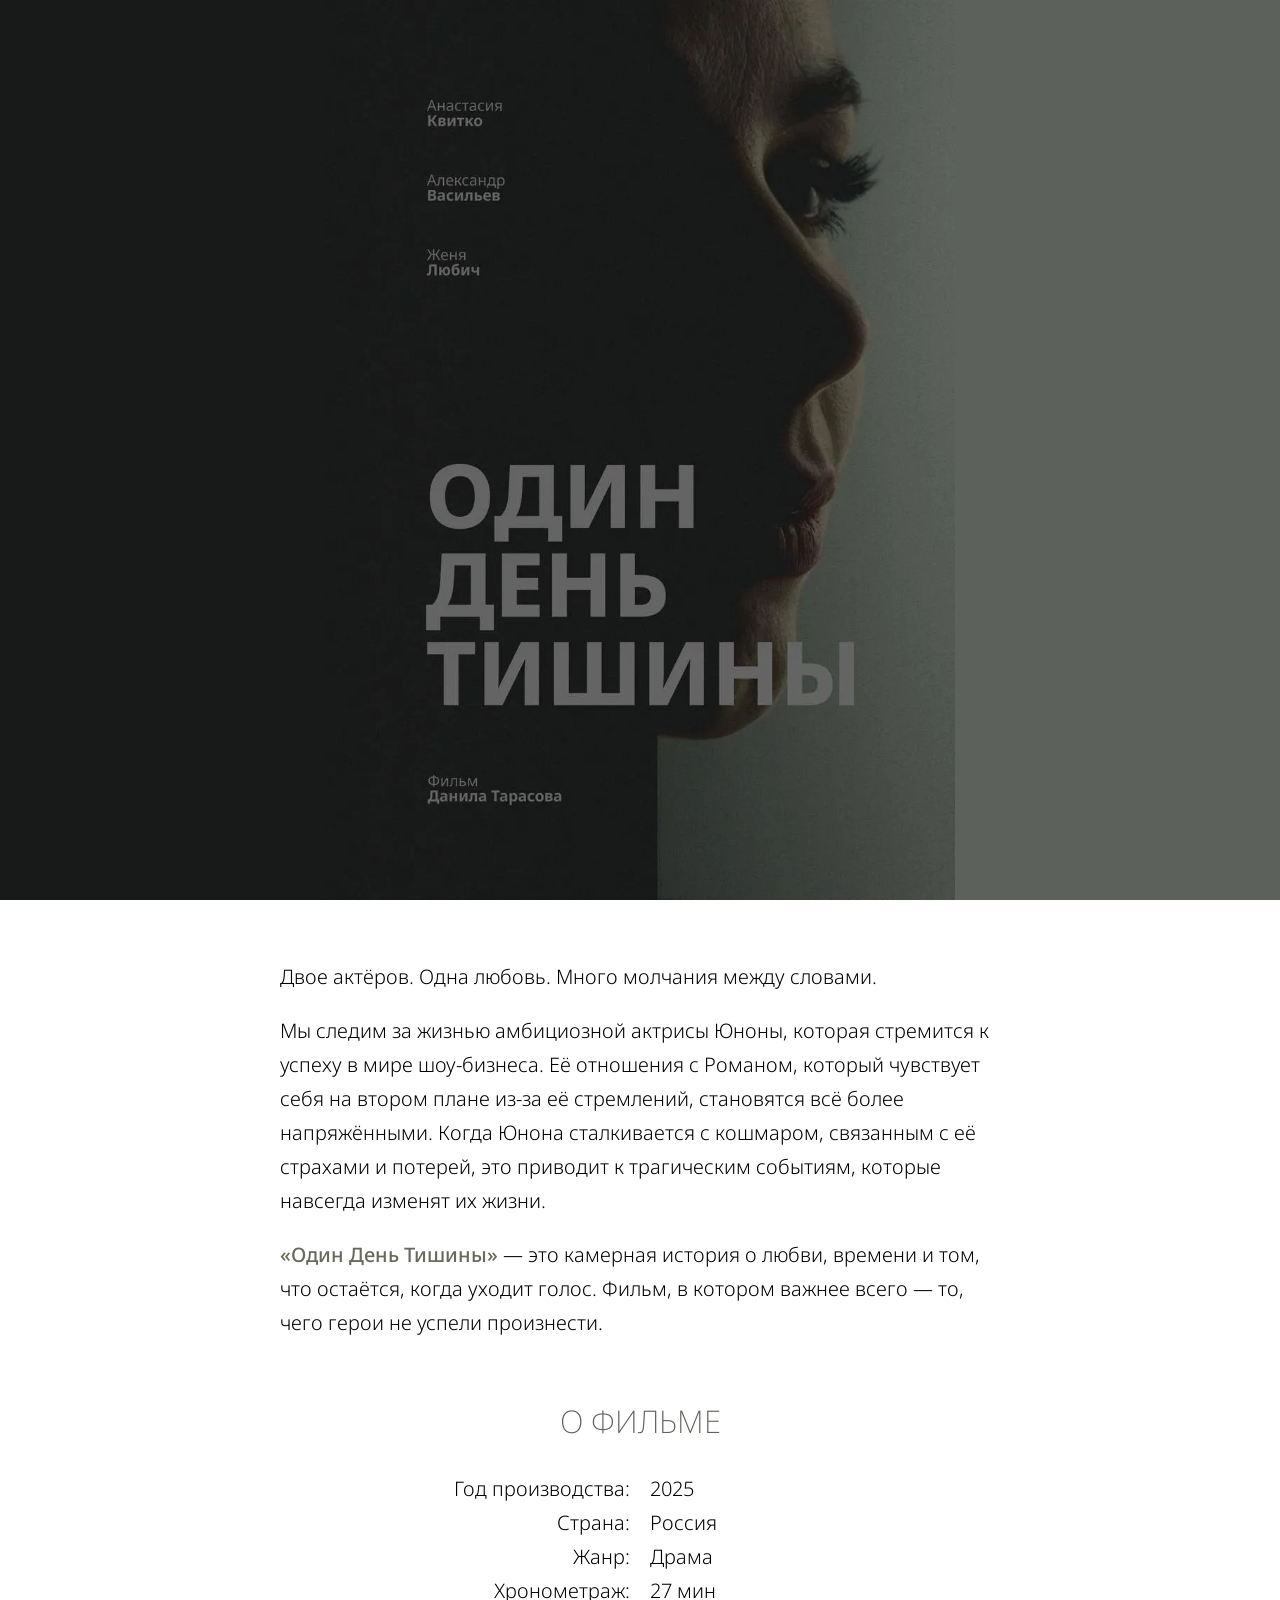
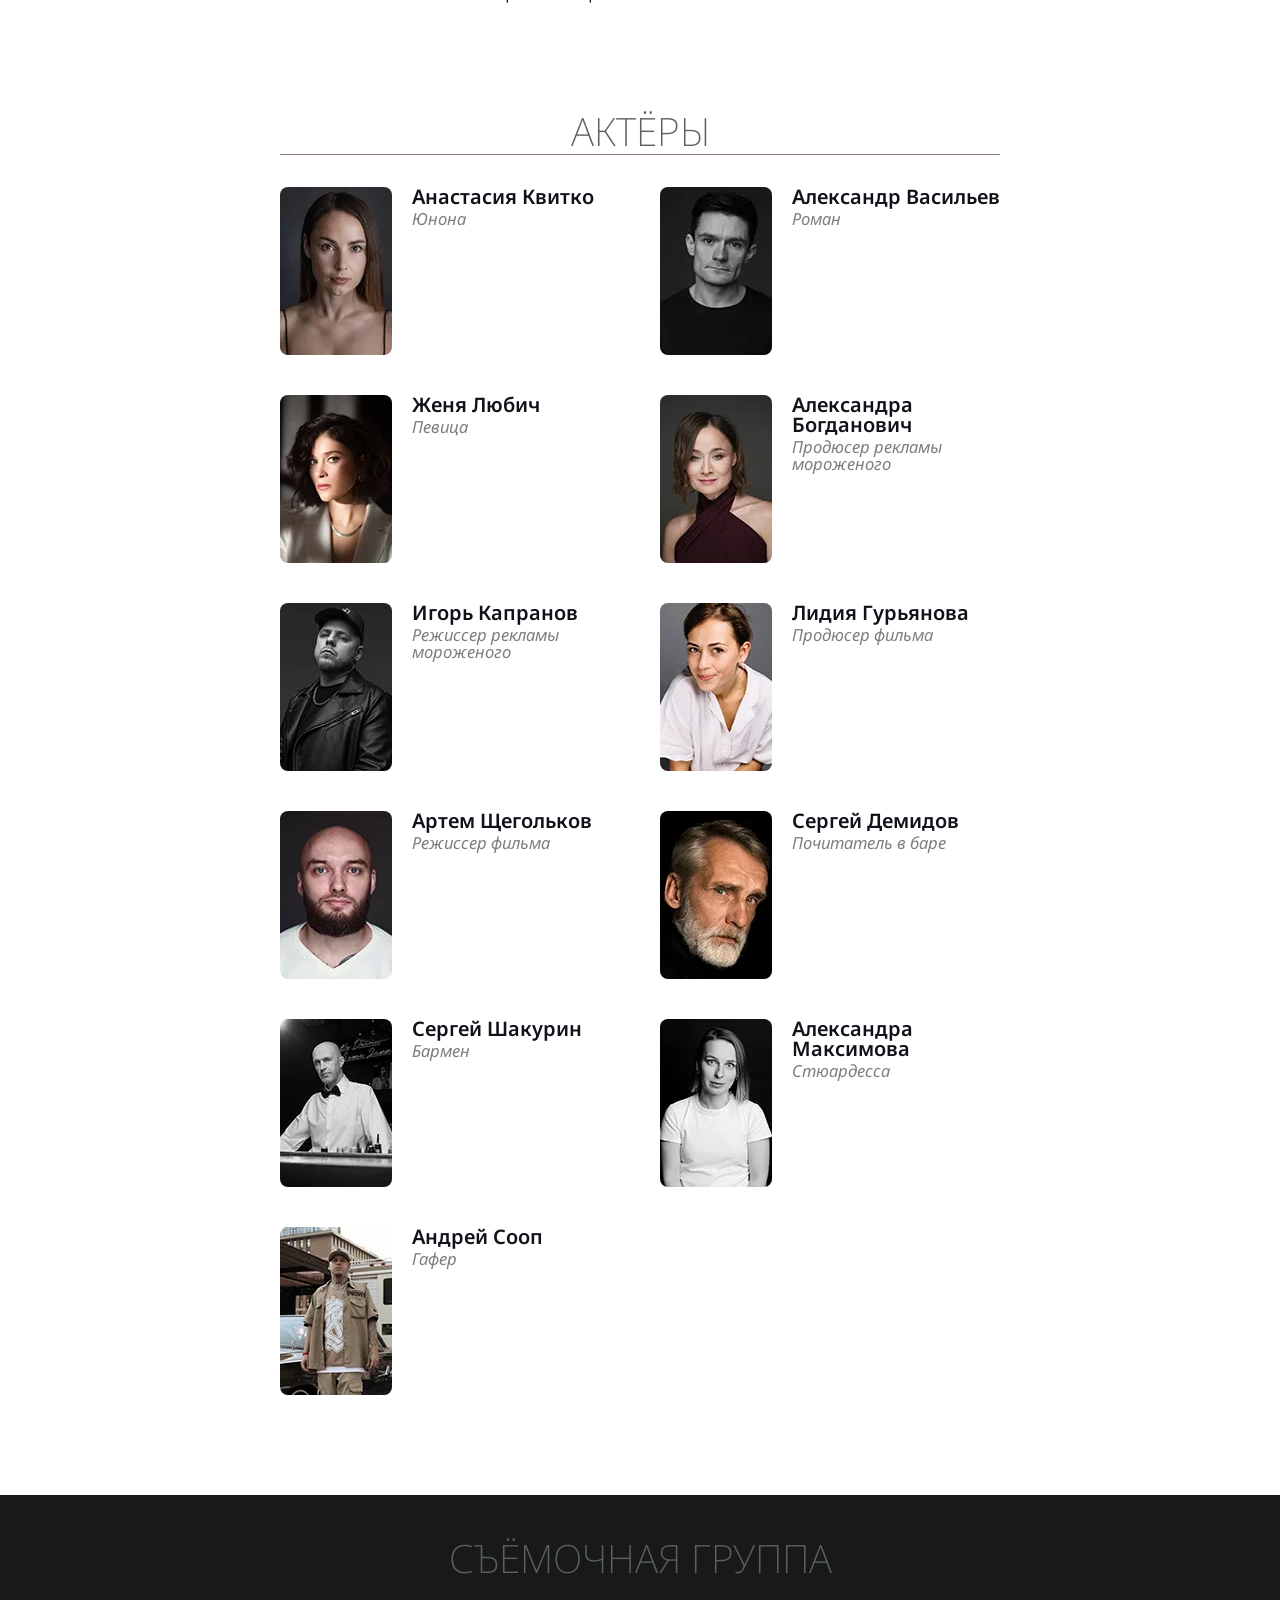
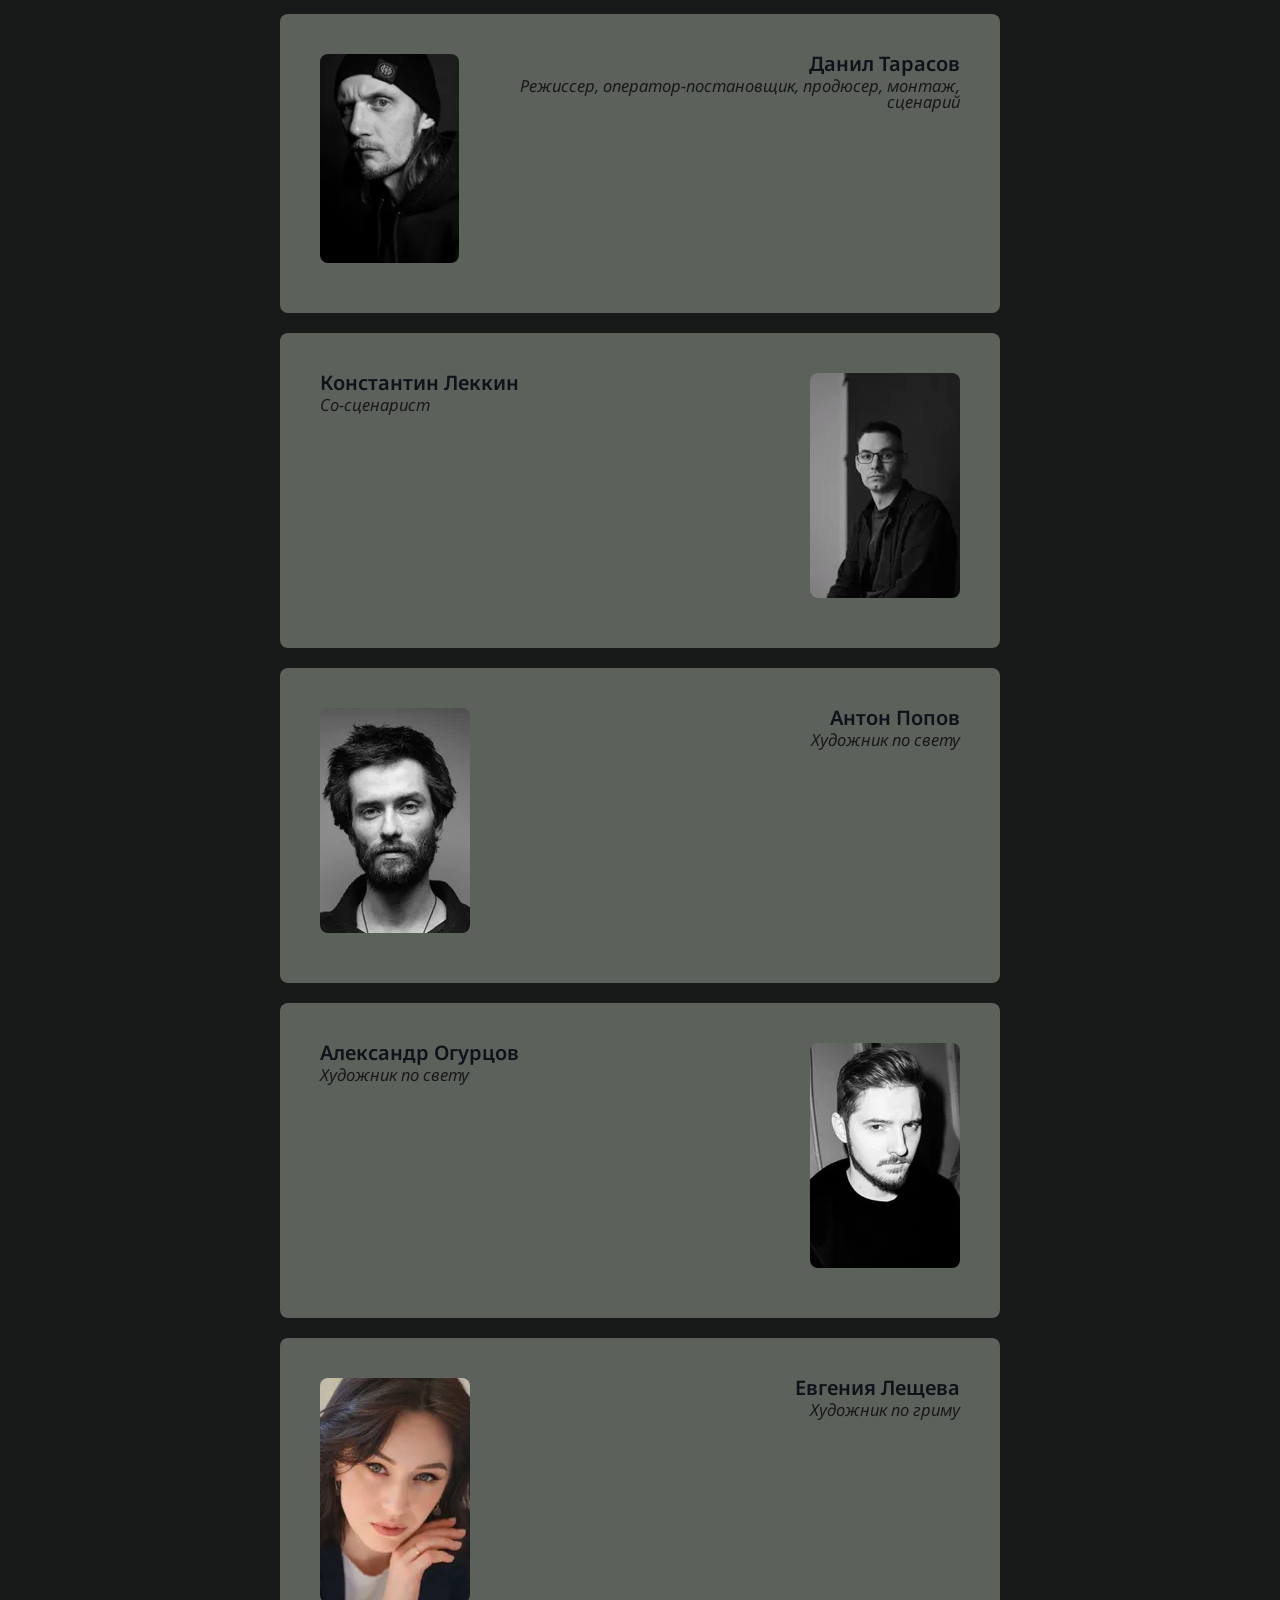
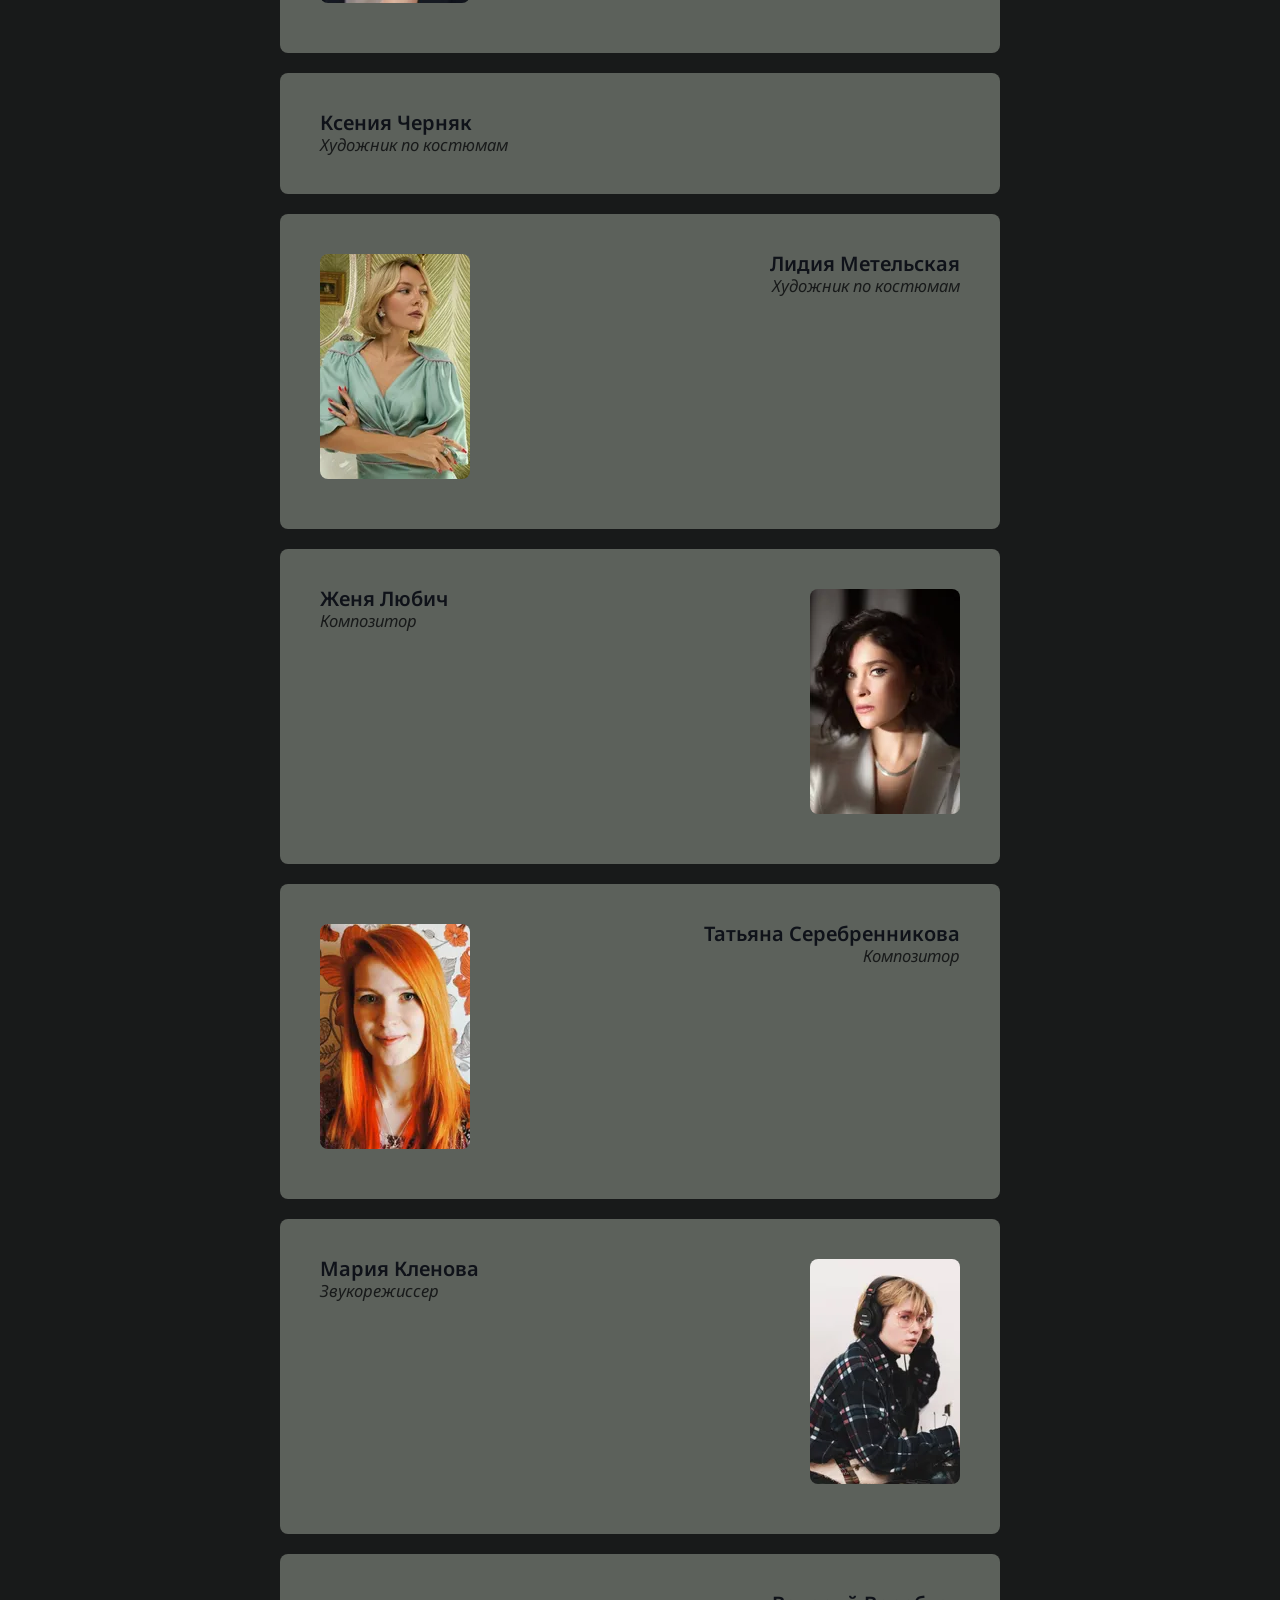
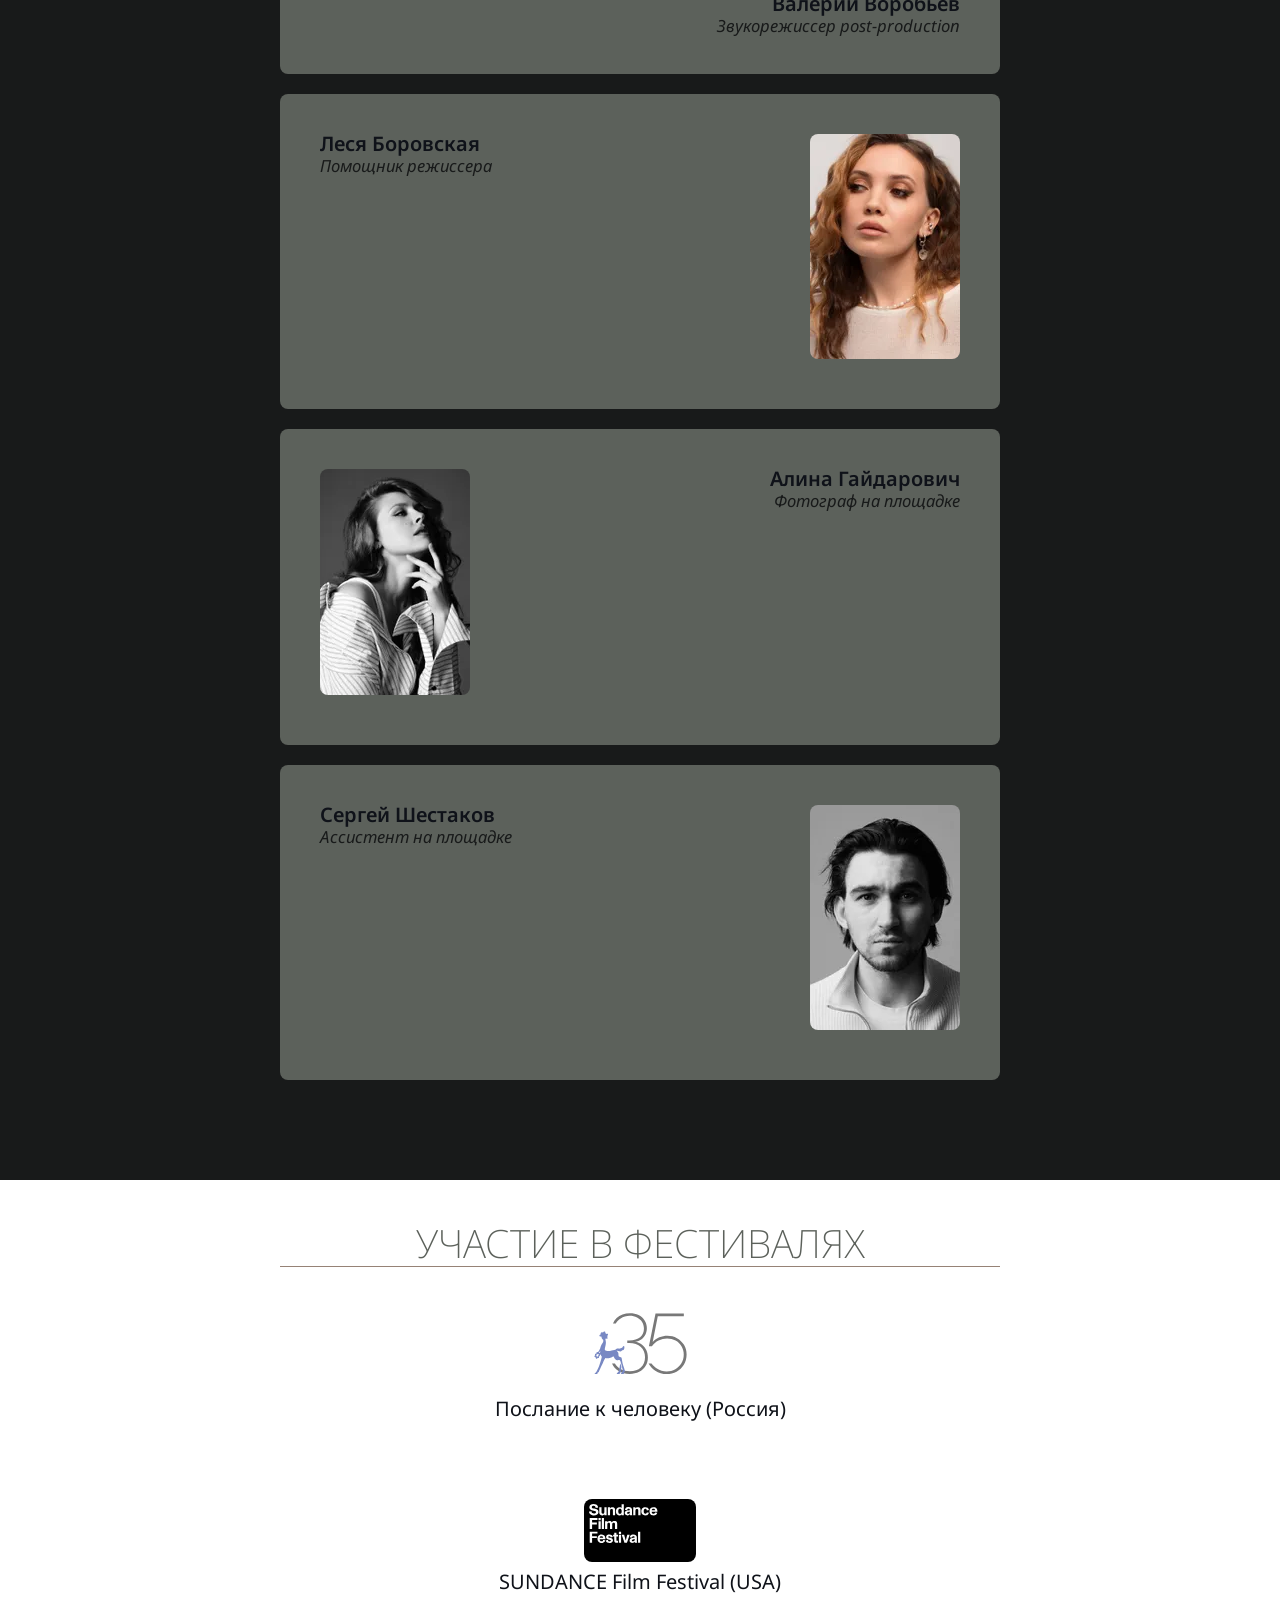
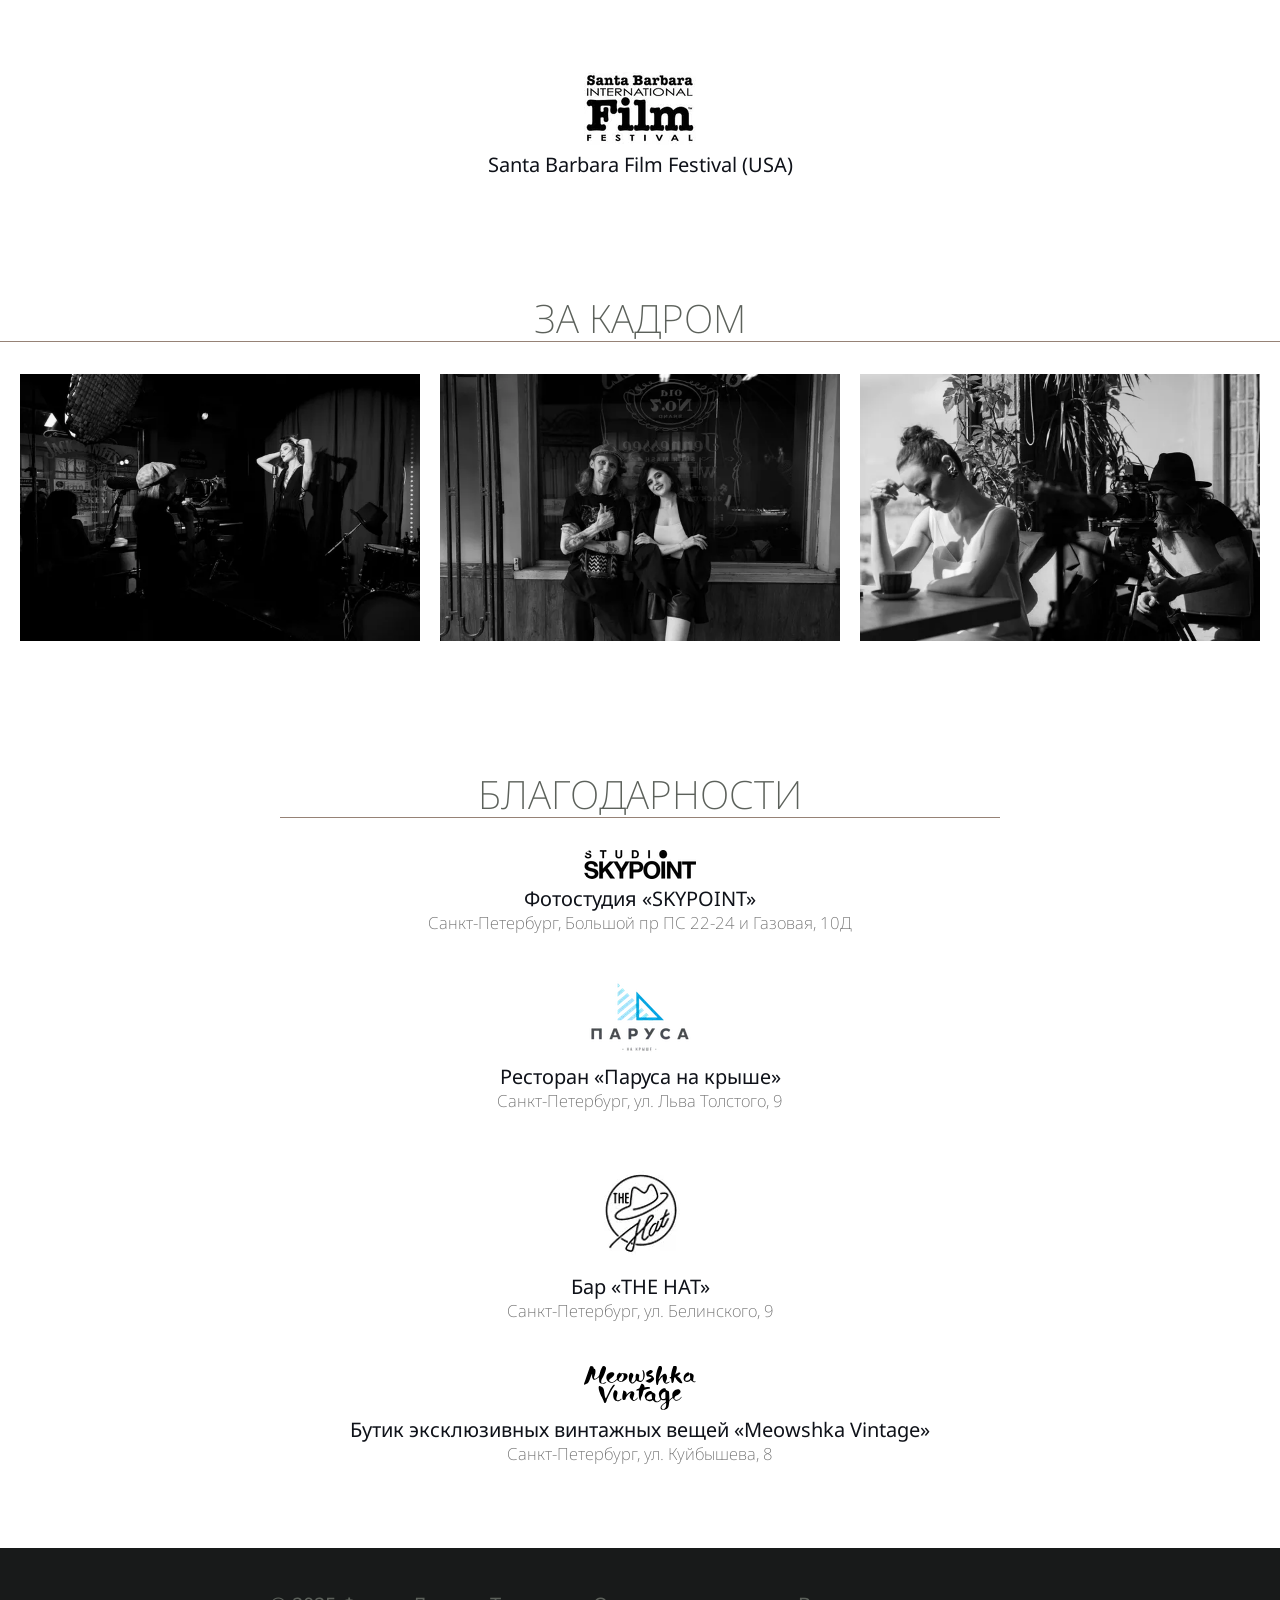
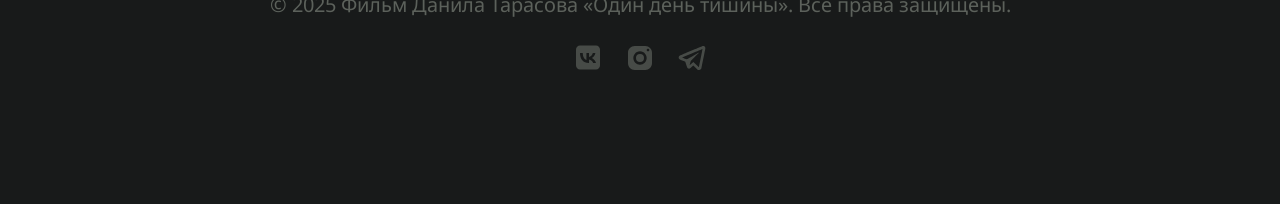
==== index.html @ 34f844e0 "update poster" ====
<!DOCTYPE html><html lang="en" data-astro-cid-j7pv25f6> <head><!-- Global Metadata --><meta charset="utf-8"><meta name="viewport" content="width=device-width,initial-scale=1"><link rel="icon" type="image/svg+xml" href="/favicon.svg"><link rel="sitemap" href="/sitemap-index.xml"><link rel="alternate" type="application/rss+xml" title="Один день тишины (2025)" href="https://www.zimensky.ru/rss.xml"><meta name="generator" content="Astro v5.12.1"><!-- Font preloads --><link rel="preconnect" href="https://fonts.googleapis.com"><link rel="preconnect" href="https://fonts.gstatic.com" crossorigin><link href="https://fonts.googleapis.com/css2?family=Noto+Sans:ital,wght@0,100..900;1,100..900&display=swap" rel="stylesheet"><!-- Canonical URL --><link rel="canonical" href="https://www.zimensky.ru/"><!-- Primary Meta Tags --><title>Один день тишины (2025)</title><meta name="title" content="Один день тишины (2025)"><meta name="description" content="Один день тишины - фильм режиссера и сценариста Данилы Тарасова. В ролях: Анастасия Квитко, Александр Васильев, Женя Любич. Страна: Россия, г. Санкт-Петербург и Ленинградская область."><!-- Open Graph / Facebook --><meta property="og:type" content="website"><meta property="og:url" content="https://www.zimensky.ru/"><meta property="og:title" content="Один день тишины (2025)"><meta property="og:description" content="Один день тишины - фильм режиссера и сценариста Данилы Тарасова. В ролях: Анастасия Квитко, Александр Васильев, Женя Любич. Страна: Россия, г. Санкт-Петербург и Ленинградская область."><meta property="og:image" content="https://www.zimensky.ru/_astro/blog-placeholder-1.Bx0Zcyzv.jpg"><!-- Twitter --><meta property="twitter:card" content="summary_large_image"><meta property="twitter:url" content="https://www.zimensky.ru/"><meta property="twitter:title" content="Один день тишины (2025)"><meta property="twitter:description" content="Один день тишины - фильм режиссера и сценариста Данилы Тарасова. В ролях: Анастасия Квитко, Александр Васильев, Женя Любич. Страна: Россия, г. Санкт-Петербург и Ленинградская область."><meta property="twitter:image" content="https://www.zimensky.ru/_astro/blog-placeholder-1.Bx0Zcyzv.jpg"><style>:root{--accent: #69695b;--accent-light: #968276;--black: 15, 18, 25;--gray: 104, 101, 82;--gray-light: #5C615B;--gray-dark: #181A1A;--gray-gradient: var(--gray-light), #968276c2;--box-shadow: 0 2px 6px rgba(var(--gray), 25%), 0 8px 24px rgba(var(--gray), 33%), 0 16px 32px rgba(var(--gray), 33%)}body{font-family:Noto Sans,sans-serif;margin:0;padding:0;text-align:left;word-wrap:break-word;overflow-wrap:break-word;color:rgb(var(--gray-dark));font-size:20px;line-height:1.7}article{width:720px;max-width:calc(100% - 2em);margin:auto;padding:2em 1em}h1,h2,h3,h4,h5,h6{margin:0 0 2rem;color:var(--gray-light);line-height:1.2;text-align:center;text-transform:uppercase;font-weight:200}h1{font-size:3.052em}h2{font-size:2.441em}h3{font-size:1.953em;position:relative}h3:after{content:"";position:absolute;left:0;bottom:0;height:1px;width:100%;background:var(--accent-light)}h4{font-size:1.563em;margin-top:2em}h5{font-size:1.25em}strong,b{font-weight:500;color:var(--accent)}a,a:hover{color:var(--accent)}p{margin-bottom:1em;font-weight:300}.prose p{margin-bottom:2em}textarea{width:100%;font-size:16px}input{font-size:16px}table{width:100%}img{max-width:100%;height:auto;border-radius:8px;object-fit:contain}code{padding:2px 5px;background-color:rgb(var(--gray-light));border-radius:2px}pre{padding:1.5em;border-radius:8px}pre>code{all:unset}blockquote{border-left:4px solid var(--accent);padding:0 0 0 20px;margin:0;font-size:1.333em}hr{border:none;border-top:1px solid rgb(var(--gray-light))}@media (max-width: 720px){body{font-size:18px}}.sr-only{border:0;padding:0;margin:0;position:absolute!important;height:1px;width:1px;overflow:hidden;clip:rect(1px 1px 1px 1px);clip:rect(1px,1px,1px,1px);clip-path:inset(50%);white-space:nowrap}footer[data-astro-cid-sz7xmlte]{padding:2em 1em 6em;background:var(--gray-dark);color:var(--gray-light);text-align:center}.social-links[data-astro-cid-sz7xmlte]{display:flex;justify-content:center;gap:1em;margin-top:1em}.social-links[data-astro-cid-sz7xmlte] a[data-astro-cid-sz7xmlte]{text-decoration:none;color:var(--gray-light);opacity:.7;transition:opacity .2s ease-in-out}.social-links[data-astro-cid-sz7xmlte] a[data-astro-cid-sz7xmlte]:hover{opacity:1}@media (max-width: 720px){footer[data-astro-cid-sz7xmlte]{font-size:smaller}}
</style>
<link rel="stylesheet" href="/_astro/index.CQHTvqb1.css"></head> <body data-astro-cid-j7pv25f6> <header data-astro-cid-j7pv25f6> <div class="hero-image" data-astro-cid-j7pv25f6> <img src="/_astro/poster.BVEAyw79_Z1t6AO3.webp" alt="Один день тишины" data-astro-cid-j7pv25f6="true" loading="lazy" decoding="async" fetchpriority="auto" width="896" height="1280"> </div> </header> <main data-astro-cid-j7pv25f6> <article data-astro-cid-j7pv25f6> <p data-astro-cid-j7pv25f6>Двое актёров. Одна любовь. Много молчания между словами.</p> <p data-astro-cid-j7pv25f6>
Мы следим за жизнью амбициозной актрисы Юноны, которая
					стремится к успеху в мире шоу-бизнеса. Её отношения с
					Романом, который чувствует себя на втором плане из-за её
					стремлений, становятся всё более напряжёнными. Когда Юнона
					сталкивается с кошмаром, связанным с её страхами и потерей,
					это приводит к трагическим событиям, которые навсегда
					изменят их жизни.
</p> <p data-astro-cid-j7pv25f6> <strong data-astro-cid-j7pv25f6>«Один День Тишины»</strong> — это камерная история о
					любви, времени и том, что остаётся, когда уходит голос. Фильм,
					в котором важнее всего — то, чего герои не успели произнести.
</p> <p data-astro-cid-j7pv25f6></p><h4 data-astro-cid-j7pv25f6>О фильме</h4> <dl data-astro-cid-j7pv25f6> <dt data-astro-cid-j7pv25f6>Год производства:</dt> <dd data-astro-cid-j7pv25f6>2025</dd> <dt data-astro-cid-j7pv25f6>Страна:</dt> <dd data-astro-cid-j7pv25f6>Россия</dd> <dt data-astro-cid-j7pv25f6>Жанр:</dt> <dd data-astro-cid-j7pv25f6>Драма</dd> <dt data-astro-cid-j7pv25f6>Хронометраж:</dt> <dd data-astro-cid-j7pv25f6>27 мин</dd> </dl>  </article> <article data-astro-cid-j7pv25f6> <section data-astro-cid-e2ocloyh> <h3 class="title" data-astro-cid-e2ocloyh>Актёры</h3> <ul class="actors" data-astro-cid-e2ocloyh> <li data-astro-cid-e2ocloyh> <img src="/_astro/photo-1.DHXDeOjn_Z1csSXs.webp" alt="Анастасия Квитко" data-astro-cid-e2ocloyh="true" loading="lazy" decoding="async" fetchpriority="auto" width="112" height="168"> <div data-astro-cid-e2ocloyh> <span class="name" data-astro-cid-e2ocloyh>Анастасия Квитко</span> <span class="role" data-astro-cid-e2ocloyh>Юнона</span> </div> </li><li data-astro-cid-e2ocloyh> <img src="/_astro/photo-2.Jmy2Gb72_265v7Y.webp" alt="Александр Васильев" data-astro-cid-e2ocloyh="true" loading="lazy" decoding="async" fetchpriority="auto" width="112" height="168"> <div data-astro-cid-e2ocloyh> <span class="name" data-astro-cid-e2ocloyh>Александр Васильев</span> <span class="role" data-astro-cid-e2ocloyh>Роман</span> </div> </li><li data-astro-cid-e2ocloyh> <img src="/_astro/photo-3.DaWypT7__16VzGO.webp" alt="Женя Любич" data-astro-cid-e2ocloyh="true" loading="lazy" decoding="async" fetchpriority="auto" width="112" height="168"> <div data-astro-cid-e2ocloyh> <span class="name" data-astro-cid-e2ocloyh>Женя Любич</span> <span class="role" data-astro-cid-e2ocloyh>Певица</span> </div> </li><li data-astro-cid-e2ocloyh> <img src="/_astro/photo-4.B36jvo_t_Z1vyvVS.webp" alt="Александра Богданович" data-astro-cid-e2ocloyh="true" loading="lazy" decoding="async" fetchpriority="auto" width="112" height="168"> <div data-astro-cid-e2ocloyh> <span class="name" data-astro-cid-e2ocloyh>Александра Богданович</span> <span class="role" data-astro-cid-e2ocloyh>Продюсер рекламы мороженого</span> </div> </li><li data-astro-cid-e2ocloyh> <img src="/_astro/photo-5.GKibmDbN_209Lge.webp" alt="Игорь Капранов" data-astro-cid-e2ocloyh="true" loading="lazy" decoding="async" fetchpriority="auto" width="112" height="168"> <div data-astro-cid-e2ocloyh> <span class="name" data-astro-cid-e2ocloyh>Игорь Капранов</span> <span class="role" data-astro-cid-e2ocloyh>Режиссер рекламы мороженого</span> </div> </li><li data-astro-cid-e2ocloyh> <img src="/_astro/photo-6.Bzamn4T7_Z12KL4M.webp" alt="Лидия Гурьянова" data-astro-cid-e2ocloyh="true" loading="lazy" decoding="async" fetchpriority="auto" width="112" height="168"> <div data-astro-cid-e2ocloyh> <span class="name" data-astro-cid-e2ocloyh>Лидия Гурьянова</span> <span class="role" data-astro-cid-e2ocloyh>Продюсер фильма</span> </div> </li><li data-astro-cid-e2ocloyh> <img src="/_astro/photo-7.DVjyr-2L_Z18M12.webp" alt="Артем Щегольков" data-astro-cid-e2ocloyh="true" loading="lazy" decoding="async" fetchpriority="auto" width="112" height="168"> <div data-astro-cid-e2ocloyh> <span class="name" data-astro-cid-e2ocloyh>Артем Щегольков</span> <span class="role" data-astro-cid-e2ocloyh>Режиссер фильма</span> </div> </li><li data-astro-cid-e2ocloyh> <img src="/_astro/photo-8.C9O9emoT_Z1xt9OQ.webp" alt="Сергей Демидов" data-astro-cid-e2ocloyh="true" loading="lazy" decoding="async" fetchpriority="auto" width="112" height="168"> <div data-astro-cid-e2ocloyh> <span class="name" data-astro-cid-e2ocloyh>Сергей Демидов</span> <span class="role" data-astro-cid-e2ocloyh>Почитатель в баре</span> </div> </li><li data-astro-cid-e2ocloyh> <img src="/_astro/photo-9.CDXHxVGS_Z2gy2Kf.webp" alt="Сергей Шакурин" data-astro-cid-e2ocloyh="true" loading="lazy" decoding="async" fetchpriority="auto" width="112" height="168"> <div data-astro-cid-e2ocloyh> <span class="name" data-astro-cid-e2ocloyh>Сергей Шакурин</span> <span class="role" data-astro-cid-e2ocloyh>Бармен</span> </div> </li><li data-astro-cid-e2ocloyh> <img src="/_astro/photo-10.iqnuPu9S_Z2jw384.webp" alt="Александра Максимова" data-astro-cid-e2ocloyh="true" loading="lazy" decoding="async" fetchpriority="auto" width="112" height="168"> <div data-astro-cid-e2ocloyh> <span class="name" data-astro-cid-e2ocloyh>Александра Максимова</span> <span class="role" data-astro-cid-e2ocloyh>Стюардесса</span> </div> </li><li data-astro-cid-e2ocloyh> <img src="/_astro/photo-11.BRDFUyJf_20jqic.webp" alt="Андрей Сооп" data-astro-cid-e2ocloyh="true" loading="lazy" decoding="async" fetchpriority="auto" width="112" height="168"> <div data-astro-cid-e2ocloyh> <span class="name" data-astro-cid-e2ocloyh>Андрей Сооп</span> <span class="role" data-astro-cid-e2ocloyh>Гафер</span> </div> </li> </ul> </section>  </article> <section class="crew-wrapper" data-astro-cid-n2ozrhpm> <article data-astro-cid-n2ozrhpm> <h3 data-astro-cid-n2ozrhpm>Съёмочная группа</h3> <ul class="crew" data-astro-cid-n2ozrhpm> <li data-astro-cid-n2ozrhpm> <div class="image" data-astro-cid-n2ozrhpm> <img src="/_astro/photo_1.TMqr6aH4_revxI.webp" alt="Данил Тарасов" data-astro-cid-n2ozrhpm="true" loading="lazy" decoding="async" fetchpriority="auto" width="150" height="225"> </div> <div data-astro-cid-n2ozrhpm> <span class="name" data-astro-cid-n2ozrhpm>Данил Тарасов</span> <span class="role" data-astro-cid-n2ozrhpm>Режиссер, оператор-постановщик, продюсер, монтаж, сценарий</span> </div> </li><li data-astro-cid-n2ozrhpm> <div class="image" data-astro-cid-n2ozrhpm> <img src="/_astro/photo_2.BJTf9_G3_lAkhv.webp" alt="Константин Леккин" data-astro-cid-n2ozrhpm="true" loading="lazy" decoding="async" fetchpriority="auto" width="150" height="225"> </div> <div data-astro-cid-n2ozrhpm> <span class="name" data-astro-cid-n2ozrhpm>Константин Леккин</span> <span class="role" data-astro-cid-n2ozrhpm>Со-сценарист</span> </div> </li><li data-astro-cid-n2ozrhpm> <div class="image" data-astro-cid-n2ozrhpm> <img src="/_astro/photo_3.CdO6479U_uXgJf.webp" alt="Антон Попов" data-astro-cid-n2ozrhpm="true" loading="lazy" decoding="async" fetchpriority="auto" width="150" height="225"> </div> <div data-astro-cid-n2ozrhpm> <span class="name" data-astro-cid-n2ozrhpm>Антон Попов</span> <span class="role" data-astro-cid-n2ozrhpm>Художник по свету</span> </div> </li><li data-astro-cid-n2ozrhpm> <div class="image" data-astro-cid-n2ozrhpm> <img src="/_astro/photo_4.BTjMwOc3_2nHfwa.webp" alt="Александр Огурцов" data-astro-cid-n2ozrhpm="true" loading="lazy" decoding="async" fetchpriority="auto" width="150" height="225"> </div> <div data-astro-cid-n2ozrhpm> <span class="name" data-astro-cid-n2ozrhpm>Александр Огурцов</span> <span class="role" data-astro-cid-n2ozrhpm>Художник по свету</span> </div> </li><li data-astro-cid-n2ozrhpm> <div class="image" data-astro-cid-n2ozrhpm> <img src="/_astro/photo_5.DR1bQnnQ_26Bcd9.webp" alt="Евгения Лещева" data-astro-cid-n2ozrhpm="true" loading="lazy" decoding="async" fetchpriority="auto" width="150" height="225"> </div> <div data-astro-cid-n2ozrhpm> <span class="name" data-astro-cid-n2ozrhpm>Евгения Лещева</span> <span class="role" data-astro-cid-n2ozrhpm>Художник по гриму</span> </div> </li><li data-astro-cid-n2ozrhpm> <div class="no-image" data-astro-cid-n2ozrhpm>  </div> <div data-astro-cid-n2ozrhpm> <span class="name" data-astro-cid-n2ozrhpm>Ксения Черняк</span> <span class="role" data-astro-cid-n2ozrhpm>Художник по костюмам</span> </div> </li><li data-astro-cid-n2ozrhpm> <div class="image" data-astro-cid-n2ozrhpm> <img src="/_astro/photo_10.DULUBMCG_1UkTD0.webp" alt="Лидия Метельская" data-astro-cid-n2ozrhpm="true" loading="lazy" decoding="async" fetchpriority="auto" width="150" height="225"> </div> <div data-astro-cid-n2ozrhpm> <span class="name" data-astro-cid-n2ozrhpm>Лидия Метельская</span> <span class="role" data-astro-cid-n2ozrhpm>Художник по костюмам</span> </div> </li><li data-astro-cid-n2ozrhpm> <div class="image" data-astro-cid-n2ozrhpm> <img src="/_astro/photo_6.DdGwbwFp_1fDhym.webp" alt="Женя Любич" data-astro-cid-n2ozrhpm="true" loading="lazy" decoding="async" fetchpriority="auto" width="150" height="225"> </div> <div data-astro-cid-n2ozrhpm> <span class="name" data-astro-cid-n2ozrhpm>Женя Любич</span> <span class="role" data-astro-cid-n2ozrhpm>Композитор</span> </div> </li><li data-astro-cid-n2ozrhpm> <div class="image" data-astro-cid-n2ozrhpm> <img src="/_astro/photo_7.Cx3s7QCL_1BQfKJ.webp" alt="Татьяна Серебренникова" data-astro-cid-n2ozrhpm="true" loading="lazy" decoding="async" fetchpriority="auto" width="150" height="225"> </div> <div data-astro-cid-n2ozrhpm> <span class="name" data-astro-cid-n2ozrhpm>Татьяна Серебренникова</span> <span class="role" data-astro-cid-n2ozrhpm>Композитор</span> </div> </li><li data-astro-cid-n2ozrhpm> <div class="image" data-astro-cid-n2ozrhpm> <img src="/_astro/photo_8.BPe5Baty_Z25qC0i.webp" alt="Мария Кленова" data-astro-cid-n2ozrhpm="true" loading="lazy" decoding="async" fetchpriority="auto" width="150" height="225"> </div> <div data-astro-cid-n2ozrhpm> <span class="name" data-astro-cid-n2ozrhpm>Мария Кленова</span> <span class="role" data-astro-cid-n2ozrhpm>Звукорежиссер</span> </div> </li><li data-astro-cid-n2ozrhpm> <div class="no-image" data-astro-cid-n2ozrhpm>  </div> <div data-astro-cid-n2ozrhpm> <span class="name" data-astro-cid-n2ozrhpm>Валерий Воробьев</span> <span class="role" data-astro-cid-n2ozrhpm>Звукорежиссер post-production</span> </div> </li><li data-astro-cid-n2ozrhpm> <div class="image" data-astro-cid-n2ozrhpm> <img src="/_astro/photo_9.CaFtzImj_Zeci6k.webp" alt="Леся Боровская" data-astro-cid-n2ozrhpm="true" loading="lazy" decoding="async" fetchpriority="auto" width="150" height="225"> </div> <div data-astro-cid-n2ozrhpm> <span class="name" data-astro-cid-n2ozrhpm>Леся Боровская</span> <span class="role" data-astro-cid-n2ozrhpm>Помощник режиссера</span> </div> </li><li data-astro-cid-n2ozrhpm> <div class="image" data-astro-cid-n2ozrhpm> <img src="/_astro/photo_11.BLV1EAS3_ZFvzV8.webp" alt="Алина Гайдарович" data-astro-cid-n2ozrhpm="true" loading="lazy" decoding="async" fetchpriority="auto" width="150" height="225"> </div> <div data-astro-cid-n2ozrhpm> <span class="name" data-astro-cid-n2ozrhpm>Алина Гайдарович</span> <span class="role" data-astro-cid-n2ozrhpm>Фотограф на площадке</span> </div> </li><li data-astro-cid-n2ozrhpm> <div class="image" data-astro-cid-n2ozrhpm> <img src="/_astro/photo_12.DpadDnF0_Z2nMj8z.webp" alt="Сергей Шестаков" data-astro-cid-n2ozrhpm="true" loading="lazy" decoding="async" fetchpriority="auto" width="150" height="225"> </div> <div data-astro-cid-n2ozrhpm> <span class="name" data-astro-cid-n2ozrhpm>Сергей Шестаков</span> <span class="role" data-astro-cid-n2ozrhpm>Ассистент на площадке</span> </div> </li> </ul> </article> </section>  <article data-astro-cid-j7pv25f6> <section data-astro-cid-q7aci53a> <h3 class="title" data-astro-cid-q7aci53a>Участие в фестивалях</h3> <ul class="items" data-astro-cid-q7aci53a> <li data-astro-cid-q7aci53a> <div data-astro-cid-q7aci53a> <img src="/_astro/poslanie.CWNg1ity_Z26536B.svg" alt="Послание к человеку (Россия)" data-astro-cid-q7aci53a="true" loading="lazy" decoding="async" fetchpriority="auto" width="112" height="168"> </div> <div class="name" data-astro-cid-q7aci53a>Послание к человеку (Россия)</div> </li><li data-astro-cid-q7aci53a> <div data-astro-cid-q7aci53a> <img src="/_astro/sundance.Cpk_TApm_Z26536B.svg" alt="SUNDANCE Film Festival (USA)" data-astro-cid-q7aci53a="true" loading="lazy" decoding="async" fetchpriority="auto" width="112" height="168"> </div> <div class="name" data-astro-cid-q7aci53a>SUNDANCE Film Festival (USA)</div> </li><li data-astro-cid-q7aci53a> <div data-astro-cid-q7aci53a> <img src="/_astro/Sbiff_logo.D5s_ENMv_JcF0s.webp" alt="Santa Barbara Film Festival (USA)" data-astro-cid-q7aci53a="true" loading="lazy" decoding="async" fetchpriority="auto" width="112" height="168"> </div> <div class="name" data-astro-cid-q7aci53a>Santa Barbara Film Festival (USA)</div> </li> </ul> </section>  </article> <section data-astro-cid-fr5hgp76> <h3 class="title" data-astro-cid-fr5hgp76>За кадром</h3> <ul class="items" data-astro-cid-fr5hgp76> <li data-astro-cid-fr5hgp76> <img src="/_astro/photo_10_2025-07-29_11-35-56.D9pVkkV8_1iwukr.webp" alt data-astro-cid-fr5hgp76="true" loading="lazy" decoding="async" fetchpriority="auto" width="600" height="400"> </li><li data-astro-cid-fr5hgp76> <img src="/_astro/photo_11_2025-07-29_11-35-56.B-qEZ0Ru_ZeQ6xl.webp" alt data-astro-cid-fr5hgp76="true" loading="lazy" decoding="async" fetchpriority="auto" width="600" height="400"> </li><li data-astro-cid-fr5hgp76> <img src="/_astro/photo_12_2025-07-29_11-35-56.CekLGpud_2qDRJX.webp" alt data-astro-cid-fr5hgp76="true" loading="lazy" decoding="async" fetchpriority="auto" width="600" height="400"> </li><li data-astro-cid-fr5hgp76> <img src="/_astro/photo_13_2025-07-29_11-35-56.DtDtQqmY_1PGWUk.webp" alt data-astro-cid-fr5hgp76="true" loading="lazy" decoding="async" fetchpriority="auto" width="600" height="400"> </li><li data-astro-cid-fr5hgp76> <img src="/_astro/photo_14_2025-07-29_11-35-56.DvrJoJt0_Z1abcy0.webp" alt data-astro-cid-fr5hgp76="true" loading="lazy" decoding="async" fetchpriority="auto" width="600" height="400"> </li><li data-astro-cid-fr5hgp76> <img src="/_astro/photo_15_2025-07-29_11-35-56.3h64Lmb7_ZbqjTG.webp" alt data-astro-cid-fr5hgp76="true" loading="lazy" decoding="async" fetchpriority="auto" width="600" height="400"> </li><li data-astro-cid-fr5hgp76> <img src="/_astro/photo_16_2025-07-29_11-35-56.Cv7Y0Yt__ZpRBqt.webp" alt data-astro-cid-fr5hgp76="true" loading="lazy" decoding="async" fetchpriority="auto" width="600" height="400"> </li><li data-astro-cid-fr5hgp76> <img src="/_astro/photo_17_2025-07-29_11-35-56.DGYkKHbx_1QkFMG.webp" alt data-astro-cid-fr5hgp76="true" loading="lazy" decoding="async" fetchpriority="auto" width="600" height="400"> </li><li data-astro-cid-fr5hgp76> <img src="/_astro/photo_18_2025-07-29_11-35-56.BfU0ADJf_ZvC4VR.webp" alt data-astro-cid-fr5hgp76="true" loading="lazy" decoding="async" fetchpriority="auto" width="600" height="400"> </li><li data-astro-cid-fr5hgp76> <img src="/_astro/photo_1_2025-07-29_11-35-56.C-sdoV90_1PdLEm.webp" alt data-astro-cid-fr5hgp76="true" loading="lazy" decoding="async" fetchpriority="auto" width="600" height="400"> </li><li data-astro-cid-fr5hgp76> <img src="/_astro/photo_1_2025-07-29_12-03-26.BN3AspMZ_ZKqCyy.webp" alt data-astro-cid-fr5hgp76="true" loading="lazy" decoding="async" fetchpriority="auto" width="600" height="400"> </li><li data-astro-cid-fr5hgp76> <img src="/_astro/photo_2_2025-07-29_11-35-56.BKZNh6cO_2p8ArR.webp" alt data-astro-cid-fr5hgp76="true" loading="lazy" decoding="async" fetchpriority="auto" width="600" height="400"> </li><li data-astro-cid-fr5hgp76> <img src="/_astro/photo_2_2025-07-29_12-03-26.CnDIUjcL_Z1Y5D6G.webp" alt data-astro-cid-fr5hgp76="true" loading="lazy" decoding="async" fetchpriority="auto" width="600" height="400"> </li><li data-astro-cid-fr5hgp76> <img src="/_astro/photo_3_2025-07-29_11-35-56.LQVMYuxD_1Tp2Su.webp" alt data-astro-cid-fr5hgp76="true" loading="lazy" decoding="async" fetchpriority="auto" width="600" height="400"> </li><li data-astro-cid-fr5hgp76> <img src="/_astro/photo_3_2025-07-29_12-03-26.BCxg3UWH_Z1pamdu.webp" alt data-astro-cid-fr5hgp76="true" loading="lazy" decoding="async" fetchpriority="auto" width="600" height="400"> </li><li data-astro-cid-fr5hgp76> <img src="/_astro/photo_4_2025-07-29_11-35-56.CZVBczF4_WNlki.webp" alt data-astro-cid-fr5hgp76="true" loading="lazy" decoding="async" fetchpriority="auto" width="600" height="400"> </li><li data-astro-cid-fr5hgp76> <img src="/_astro/photo_4_2025-07-29_12-03-26.CH3kBXJt_Z1Ye5UU.webp" alt data-astro-cid-fr5hgp76="true" loading="lazy" decoding="async" fetchpriority="auto" width="600" height="400"> </li><li data-astro-cid-fr5hgp76> <img src="/_astro/photo_5_2025-07-29_11-35-56.SZ9esWgS_Z1JxBKi.webp" alt data-astro-cid-fr5hgp76="true" loading="lazy" decoding="async" fetchpriority="auto" width="600" height="400"> </li><li data-astro-cid-fr5hgp76> <img src="/_astro/photo_5_2025-07-29_12-03-26.C3AvcuX1_2gYOBt.webp" alt data-astro-cid-fr5hgp76="true" loading="lazy" decoding="async" fetchpriority="auto" width="600" height="400"> </li><li data-astro-cid-fr5hgp76> <img src="/_astro/photo_6_2025-07-29_12-03-26.B2mC9pf4_2fcS8t.webp" alt data-astro-cid-fr5hgp76="true" loading="lazy" decoding="async" fetchpriority="auto" width="600" height="400"> </li><li data-astro-cid-fr5hgp76> <img src="/_astro/photo_7_2025-07-29_11-35-56.BmcN8XW1_Z1hbkuW.webp" alt data-astro-cid-fr5hgp76="true" loading="lazy" decoding="async" fetchpriority="auto" width="600" height="400"> </li><li data-astro-cid-fr5hgp76> <img src="/_astro/photo_7_2025-07-29_12-03-26.BaSfVNnx_Z2rbTch.webp" alt data-astro-cid-fr5hgp76="true" loading="lazy" decoding="async" fetchpriority="auto" width="600" height="400"> </li><li data-astro-cid-fr5hgp76> <img src="/_astro/photo_8_2025-07-29_11-35-56.D2PEV6YB_Z18bI9x.webp" alt data-astro-cid-fr5hgp76="true" loading="lazy" decoding="async" fetchpriority="auto" width="600" height="400"> </li><li data-astro-cid-fr5hgp76> <img src="/_astro/photo_8_2025-07-29_12-03-26.aBEf0iEm_Zw6PYR.webp" alt data-astro-cid-fr5hgp76="true" loading="lazy" decoding="async" fetchpriority="auto" width="600" height="400"> </li><li data-astro-cid-fr5hgp76> <img src="/_astro/photo_9_2025-07-29_11-35-56.CPCpXc1v_ZS0Rj7.webp" alt data-astro-cid-fr5hgp76="true" loading="lazy" decoding="async" fetchpriority="auto" width="600" height="400"> </li><li data-astro-cid-fr5hgp76> <img src="/_astro/photo_9_2025-07-29_12-03-26.Ce6Csy07_2bD5t0.webp" alt data-astro-cid-fr5hgp76="true" loading="lazy" decoding="async" fetchpriority="auto" width="600" height="400"> </li> </ul> </section>  <article data-astro-cid-j7pv25f6> <section data-astro-cid-ojkvtf5n> <h3 class="title" data-astro-cid-ojkvtf5n>Благодарности</h3> <ul class="items" data-astro-cid-ojkvtf5n> <li data-astro-cid-ojkvtf5n> <a href="https://skypointstudio.ru/" target="_blank" data-astro-cid-ojkvtf5n> <img src="/_astro/skypoint.Sn-Xj0EE_14D0J9.webp" alt="Фотостудия «SKYPOINT»" data-astro-cid-ojkvtf5n="true" loading="lazy" decoding="async" fetchpriority="auto" width="112" height="168"> </a> <div class="name" data-astro-cid-ojkvtf5n>Фотостудия «SKYPOINT»</div> <div class="address" data-astro-cid-ojkvtf5n>Санкт-Петербург, Большой пр ПС 22-24 и Газовая, 10Д</div> </li><li data-astro-cid-ojkvtf5n> <a href="https://nakryshe.parusa-spb.ru/" target="_blank" data-astro-cid-ojkvtf5n> <img src="/_astro/parusa.B28_Njup_Z1kAKqr.webp" alt="Ресторан «Паруса на крыше»" data-astro-cid-ojkvtf5n="true" loading="lazy" decoding="async" fetchpriority="auto" width="112" height="168"> </a> <div class="name" data-astro-cid-ojkvtf5n>Ресторан «Паруса на крыше»</div> <div class="address" data-astro-cid-ojkvtf5n>Санкт-Петербург, ул. Льва Толстого, 9</div> </li><li data-astro-cid-ojkvtf5n> <a href="https://hatgroup.ru/" target="_blank" data-astro-cid-ojkvtf5n> <img src="/_astro/hat.B_QFPq_q_GbSXP.webp" alt="Бар «THE HAT»" data-astro-cid-ojkvtf5n="true" loading="lazy" decoding="async" fetchpriority="auto" width="112" height="168"> </a> <div class="name" data-astro-cid-ojkvtf5n>Бар «THE HAT»</div> <div class="address" data-astro-cid-ojkvtf5n>Санкт-Петербург, ул. Белинского, 9</div> </li><li data-astro-cid-ojkvtf5n> <a href="https://meowshka.ru/" target="_blank" data-astro-cid-ojkvtf5n> <img src="/_astro/meowshka.DGlmRJwe_Z26536B.svg" alt="Бутик эксклюзивных винтажных вещей «Meowshka Vintage»" data-astro-cid-ojkvtf5n="true" loading="lazy" decoding="async" fetchpriority="auto" width="112" height="168"> </a> <div class="name" data-astro-cid-ojkvtf5n>Бутик эксклюзивных винтажных вещей «Meowshka Vintage»</div> <div class="address" data-astro-cid-ojkvtf5n>Санкт-Петербург, ул. Куйбышева, 8</div> </li> </ul> </section>  </article> </main> <footer data-astro-cid-sz7xmlte>
&copy; 2025 Фильм Данила Тарасова &laquo;Один&nbsp;день&nbsp;тишины&raquo;.
	Все права защищены.
<div class="social-links" data-astro-cid-sz7xmlte> <a href="https://vk.com/tarasovphotographer" target="_blank" data-astro-cid-sz7xmlte> <span class="sr-only" data-astro-cid-sz7xmlte>VK</span> <svg xmlns="http://www.w3.org/2000/svg" x="0px" y="0px" width="32" height="32" viewBox="0 0 64 64" data-astro-cid-sz7xmlte> <path fill="currentColor" d="M48,7H16c-4.418,0-8,3.582-8,8v32c0,4.418,3.582,8,8,8h32c4.418,0,8-3.582,8-8V15C56,10.582,52.418,7,48,7z M42.323,42 c-1.219-3.804-4.257-6.747-8.275-7.147V42h-0.62C22.496,42,16.26,34.492,16,22h5.477c0.18,9.169,4.217,13.053,7.415,13.854V22 h5.157v7.908c3.158-0.34,6.476-3.944,7.595-7.908h5.157c-0.859,4.885-4.457,8.488-7.016,9.97C42.343,33.171,46.441,36.314,48,42 H42.323z" data-astro-cid-sz7xmlte></path> </svg> </a> <a href="https://www.instagram.com/tarasov.video?igsh=MW8yYWY4NXIwbGFmMw==" target="_blank" data-astro-cid-sz7xmlte> <span class="sr-only" data-astro-cid-sz7xmlte>Instagram</span> <svg xmlns="http://www.w3.org/2000/svg" x="0px" y="0px" width="32" height="32" viewBox="0 0 24 24" data-astro-cid-sz7xmlte> <path fill="currentColor" d="M 8 3 C 5.239 3 3 5.239 3 8 L 3 16 C 3 18.761 5.239 21 8 21 L 16 21 C 18.761 21 21 18.761 21 16 L 21 8 C 21 5.239 18.761 3 16 3 L 8 3 z M 18 5 C 18.552 5 19 5.448 19 6 C 19 6.552 18.552 7 18 7 C 17.448 7 17 6.552 17 6 C 17 5.448 17.448 5 18 5 z M 12 7 C 14.761 7 17 9.239 17 12 C 17 14.761 14.761 17 12 17 C 9.239 17 7 14.761 7 12 C 7 9.239 9.239 7 12 7 z M 12 9 A 3 3 0 0 0 9 12 A 3 3 0 0 0 12 15 A 3 3 0 0 0 15 12 A 3 3 0 0 0 12 9 z" data-astro-cid-sz7xmlte></path> </svg> </a> <a href="https://t.me/budokan310189" target="_blank" data-astro-cid-sz7xmlte> <span class="sr-only" data-astro-cid-sz7xmlte>Telegram</span> <svg xmlns="http://www.w3.org/2000/svg" x="0px" y="0px" width="32" height="32" viewBox="0 0 24 24" data-astro-cid-sz7xmlte> <path fill="currentColor" d="M 20.302734 2.984375 C 20.013769 2.996945 19.748583 3.080055 19.515625 3.171875 C 19.300407 3.256634 18.52754 3.5814726 17.296875 4.0976562 C 16.06621 4.61384 14.435476 5.2982348 12.697266 6.0292969 C 9.2208449 7.4914211 5.314238 9.1361259 3.3125 9.9785156 C 3.243759 10.007156 2.9645852 10.092621 2.65625 10.328125 C 2.3471996 10.564176 2.0039062 11.076462 2.0039062 11.636719 C 2.0039062 12.088671 2.2295201 12.548966 2.5019531 12.8125 C 2.7743861 13.076034 3.0504903 13.199244 3.28125 13.291016 L 3.28125 13.289062 C 4.0612776 13.599827 6.3906939 14.531938 6.9453125 14.753906 C 7.1420423 15.343433 7.9865895 17.867278 8.1875 18.501953 L 8.1855469 18.501953 C 8.3275588 18.951162 8.4659791 19.243913 8.6582031 19.488281 C 8.7543151 19.610465 8.8690398 19.721184 9.0097656 19.808594 C 9.0637596 19.842134 9.1235454 19.868148 9.1835938 19.892578 C 9.191962 19.896131 9.2005867 19.897012 9.2089844 19.900391 L 9.1855469 19.894531 C 9.2029579 19.901531 9.2185841 19.911859 9.2363281 19.917969 C 9.2652427 19.927926 9.2852873 19.927599 9.3242188 19.935547 C 9.4612233 19.977694 9.5979794 20.005859 9.7246094 20.005859 C 10.26822 20.005859 10.601562 19.710937 10.601562 19.710938 L 10.623047 19.695312 L 12.970703 17.708984 L 15.845703 20.369141 C 15.898217 20.443289 16.309604 21 17.261719 21 C 17.829844 21 18.279025 20.718791 18.566406 20.423828 C 18.853787 20.128866 19.032804 19.82706 19.113281 19.417969 L 19.115234 19.416016 C 19.179414 19.085834 21.931641 5.265625 21.931641 5.265625 L 21.925781 5.2890625 C 22.011441 4.9067171 22.036735 4.5369631 21.935547 4.1601562 C 21.834358 3.7833495 21.561271 3.4156252 21.232422 3.2226562 C 20.903572 3.0296874 20.591699 2.9718046 20.302734 2.984375 z M 19.908203 5.1738281 C 19.799442 5.7198576 17.33401 18.105877 17.181641 18.882812 L 13.029297 15.041016 L 10.222656 17.414062 L 11 14.375 C 11 14.375 16.362547 8.9468594 16.685547 8.6308594 C 16.945547 8.3778594 17 8.2891719 17 8.2011719 C 17 8.0841719 16.939781 8 16.800781 8 C 16.675781 8 16.506016 8.1197812 16.416016 8.1757812 C 15.272368 8.8887854 10.401283 11.664685 8.0058594 13.027344 C 7.8617016 12.96954 5.6973962 12.100458 4.53125 11.634766 C 6.6055146 10.76177 10.161156 9.2658083 13.472656 7.8730469 C 15.210571 7.142109 16.840822 6.4570977 18.070312 5.9414062 C 19.108158 5.5060977 19.649538 5.2807035 19.908203 5.1738281 z M 17.152344 19.025391 C 17.152344 19.025391 17.154297 19.025391 17.154297 19.025391 C 17.154252 19.025621 17.152444 19.03095 17.152344 19.03125 C 17.153615 19.024789 17.15139 19.03045 17.152344 19.025391 z" data-astro-cid-sz7xmlte></path> </svg> </a> </div> </footer>  </body></html>
---- _astro/index.CQHTvqb1.css ----
.actors[data-astro-cid-e2ocloyh]{display:grid;grid-template-columns:repeat(2,1fr);gap:2em;list-style-type:none;margin:0 0 3em;padding:0}.actors[data-astro-cid-e2ocloyh] li[data-astro-cid-e2ocloyh]{display:flex;align-items:start;gap:1em}.actors[data-astro-cid-e2ocloyh] li[data-astro-cid-e2ocloyh] span[data-astro-cid-e2ocloyh]{display:block}.name[data-astro-cid-e2ocloyh]{font-weight:600;line-height:1;margin-bottom:.2em;color:rgb(var(--black))}.role[data-astro-cid-e2ocloyh]{opacity:.5;font-style:italic;font-size:smaller;line-height:1}@media (max-width: 720px){.actors[data-astro-cid-e2ocloyh]{font-size:smaller;text-align:center}.actors[data-astro-cid-e2ocloyh] li[data-astro-cid-e2ocloyh]{flex-direction:column;align-items:center}}h3[data-astro-cid-n2ozrhpm]{color:var(--gray-light)}h3[data-astro-cid-n2ozrhpm]:after{display:none}.crew-wrapper[data-astro-cid-n2ozrhpm]{background:var(--gray-dark);color:var(--gray-light)}.crew[data-astro-cid-n2ozrhpm]{list-style-type:none;margin:0 0 3em;padding:0}.crew[data-astro-cid-n2ozrhpm] li[data-astro-cid-n2ozrhpm]{display:flex;align-items:start;justify-content:space-between;gap:1em;margin-bottom:1em;text-align:right;background:var(--gray-light);border-radius:8px;padding:2em}.crew[data-astro-cid-n2ozrhpm] li[data-astro-cid-n2ozrhpm]:nth-of-type(2n){flex-direction:row-reverse;text-align:left}.crew[data-astro-cid-n2ozrhpm] li[data-astro-cid-n2ozrhpm] img[data-astro-cid-n2ozrhpm]{border-radius:8px}.crew[data-astro-cid-n2ozrhpm] li[data-astro-cid-n2ozrhpm] span[data-astro-cid-n2ozrhpm]{display:block;color:rgb(var(--black))}.name[data-astro-cid-n2ozrhpm]{font-weight:600;line-height:1;margin-bottom:.2em}.crew[data-astro-cid-n2ozrhpm] li[data-astro-cid-n2ozrhpm] .role[data-astro-cid-n2ozrhpm]{font-style:italic;font-size:smaller;line-height:1;color:var(--gray-dark)}@media (max-width: 720px){.crew-wrapper[data-astro-cid-n2ozrhpm] article[data-astro-cid-n2ozrhpm]{width:auto;padding:2em 0;max-width:100%}.crew[data-astro-cid-n2ozrhpm]{font-size:.7em;display:flex;gap:2em;padding:0 2em;overflow-x:scroll;overflow-y:hidden;justify-content:space-evenly;scrollbar-color:var(--gray-light) transparent;scrollbar-width:thin}.crew[data-astro-cid-n2ozrhpm] li[data-astro-cid-n2ozrhpm]:nth-of-type(2n){flex-direction:row;text-align:right}.image[data-astro-cid-n2ozrhpm]{min-width:100px;max-width:200px}.name[data-astro-cid-n2ozrhpm]{min-width:160px}}.items[data-astro-cid-q7aci53a]{list-style-type:none;margin:0 0 3em;padding:0;text-align:center}.items[data-astro-cid-q7aci53a] li[data-astro-cid-q7aci53a]{display:block;margin-bottom:4em}.name[data-astro-cid-q7aci53a]{line-height:1;margin-bottom:.2em;color:rgb(var(--black))}.items[data-astro-cid-ojkvtf5n]{list-style-type:none;margin:0 0 2em;padding:0;text-align:center}.items[data-astro-cid-ojkvtf5n] li[data-astro-cid-ojkvtf5n]{display:block;margin-bottom:2em}.name[data-astro-cid-ojkvtf5n]{font-size:1em;line-height:1;color:rgb(var(--black))}.address[data-astro-cid-ojkvtf5n]{opacity:.6;font-weight:200;font-size:smaller}ul[data-astro-cid-fr5hgp76]{list-style-type:none;margin:0 0 2em;text-align:center;display:flex;gap:1em;padding:0 1em;overflow-x:scroll;overflow-y:hidden;justify-content:space-evenly;scrollbar-color:var(--gray-light) transparent;scrollbar-width:thin}ul[data-astro-cid-fr5hgp76] li[data-astro-cid-fr5hgp76]{display:block;margin-bottom:2em}ul[data-astro-cid-fr5hgp76] li[data-astro-cid-fr5hgp76] img[data-astro-cid-fr5hgp76]{min-width:100px;max-width:400px;border-radius:0}@media (max-width: 720px){ul[data-astro-cid-fr5hgp76] li[data-astro-cid-fr5hgp76] img[data-astro-cid-fr5hgp76]{max-width:300px}}dl[data-astro-cid-j7pv25f6]{display:grid;grid-template-columns:1fr 1fr;font-weight:300;gap:0 1em}dl[data-astro-cid-j7pv25f6] dt[data-astro-cid-j7pv25f6]{text-align:right}dl[data-astro-cid-j7pv25f6] dd[data-astro-cid-j7pv25f6]{margin:0}.hero-image[data-astro-cid-j7pv25f6]{background:linear-gradient(to right,var(--gray-dark),var(--gray-dark) 50%,var(--gray-light) 51%,var(--gray-light))}.hero-image[data-astro-cid-j7pv25f6] img[data-astro-cid-j7pv25f6]{display:block;margin:0 auto;object-fit:contain;max-width:100%;max-height:100vh}
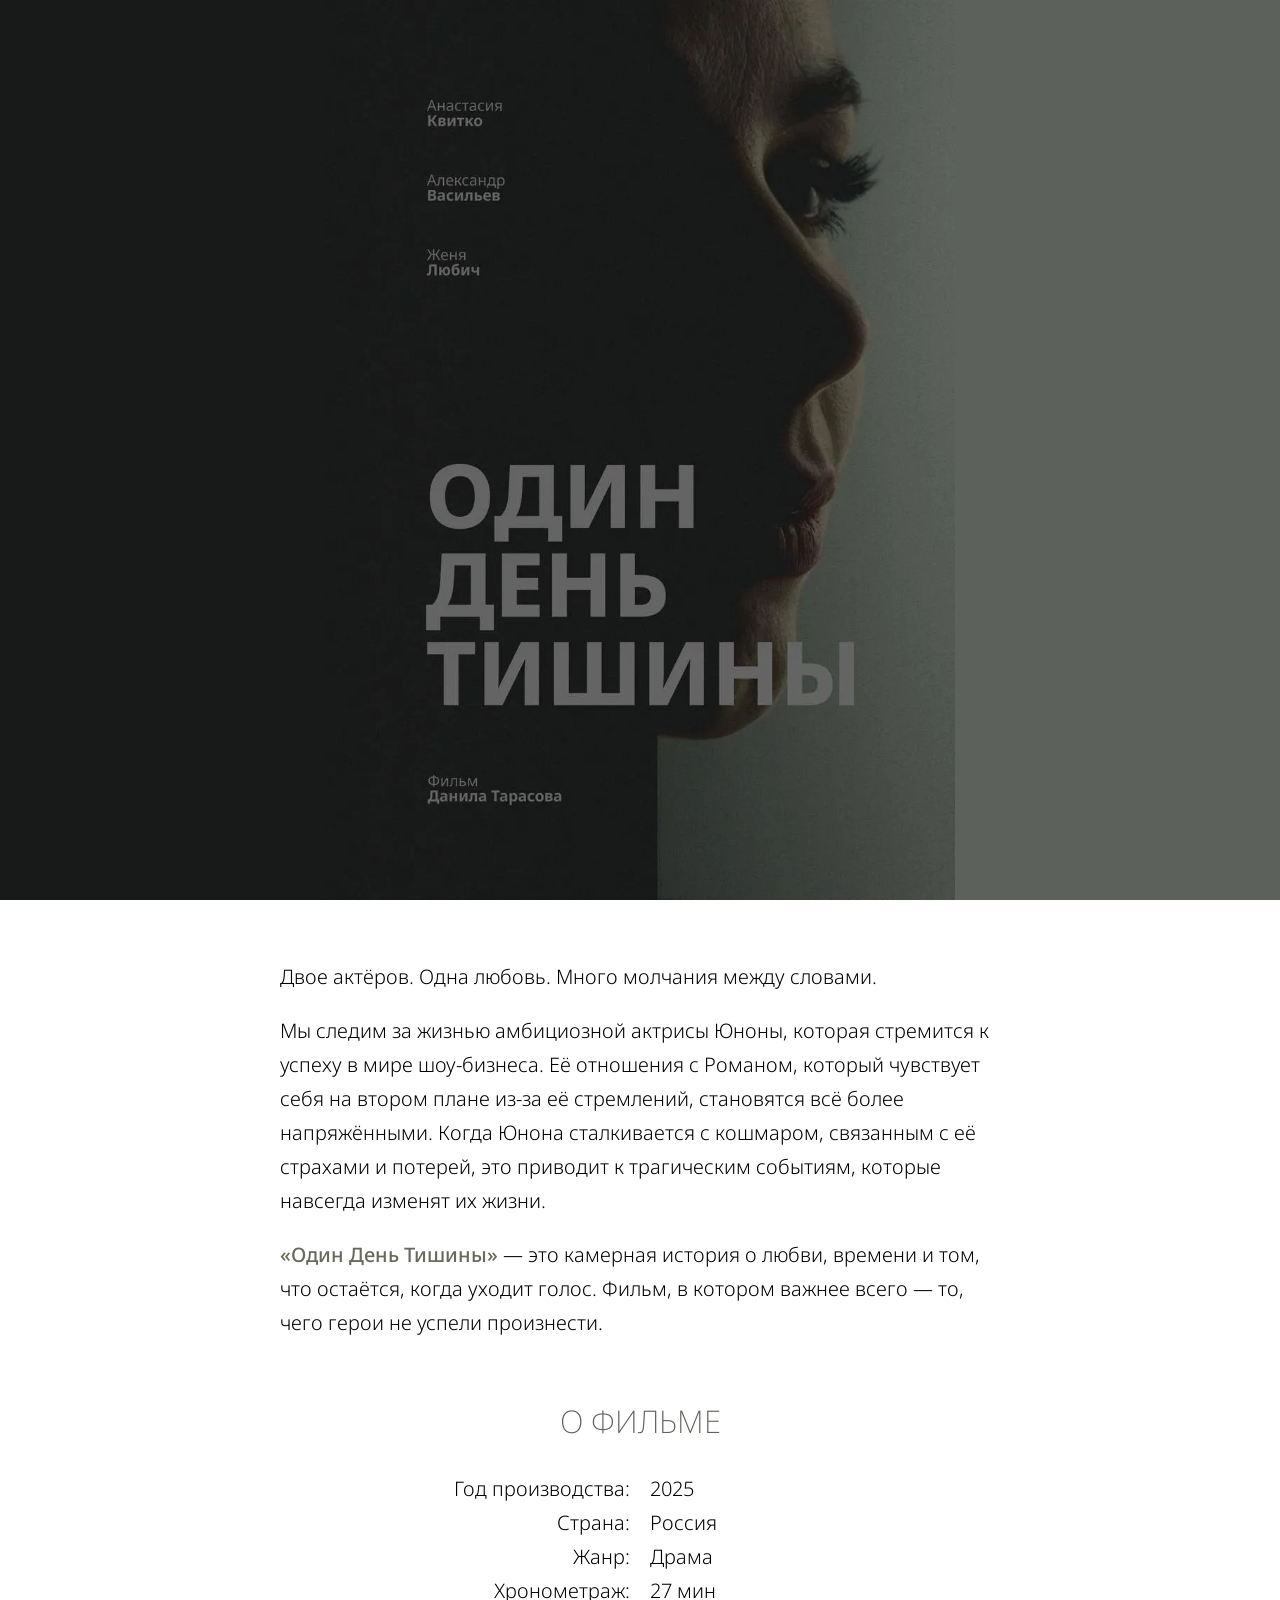
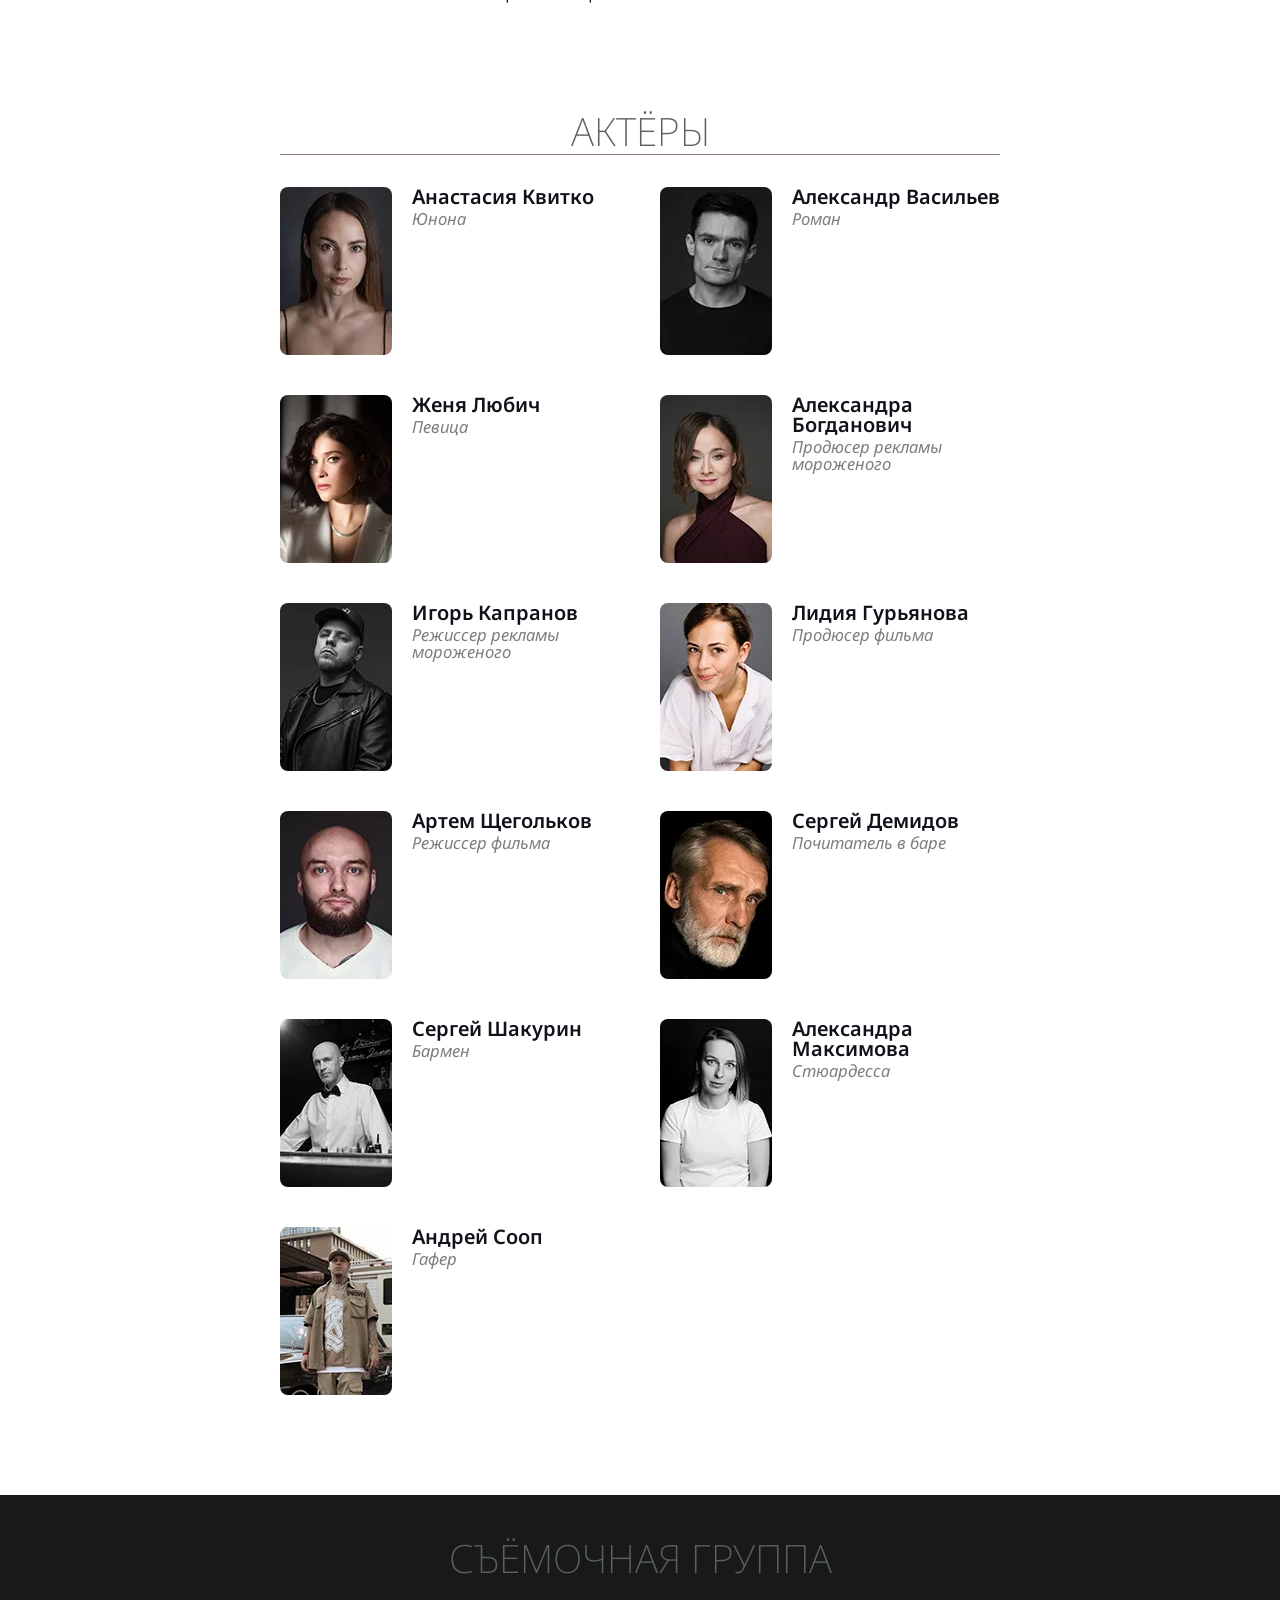
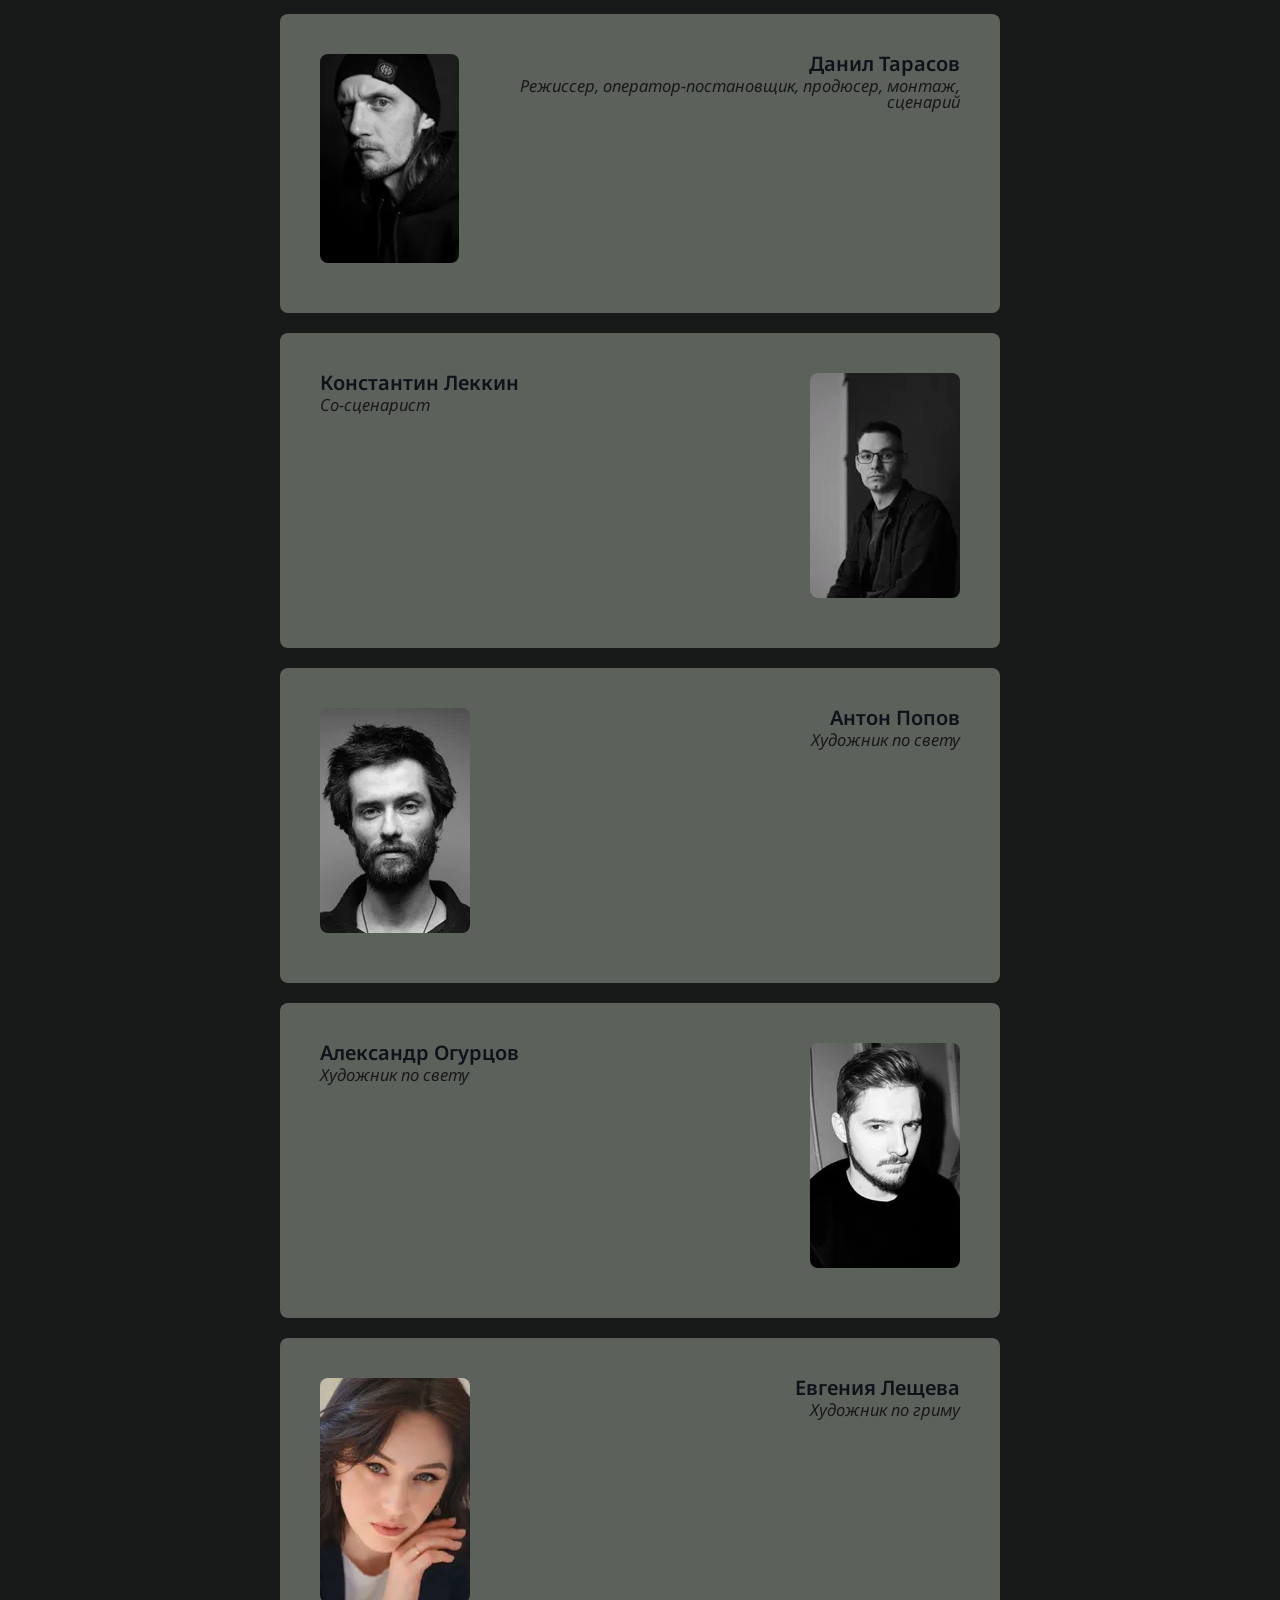
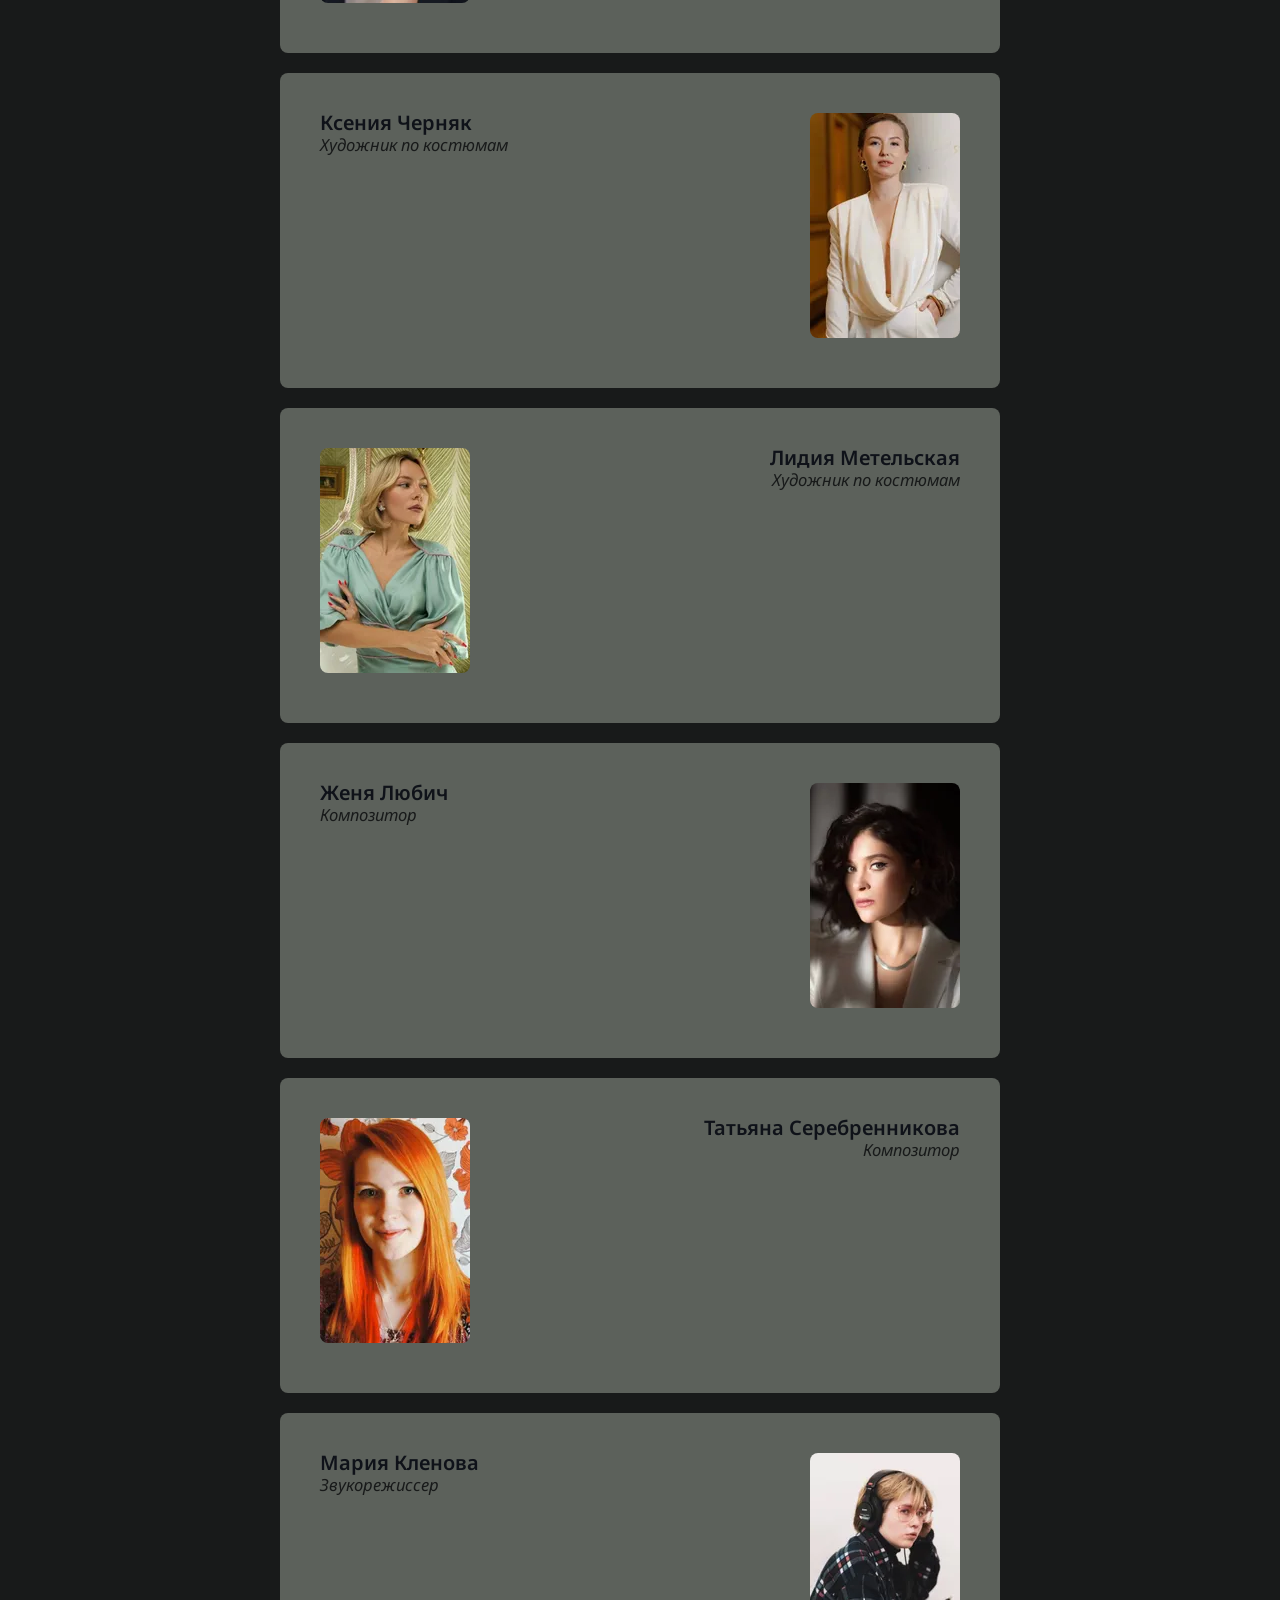
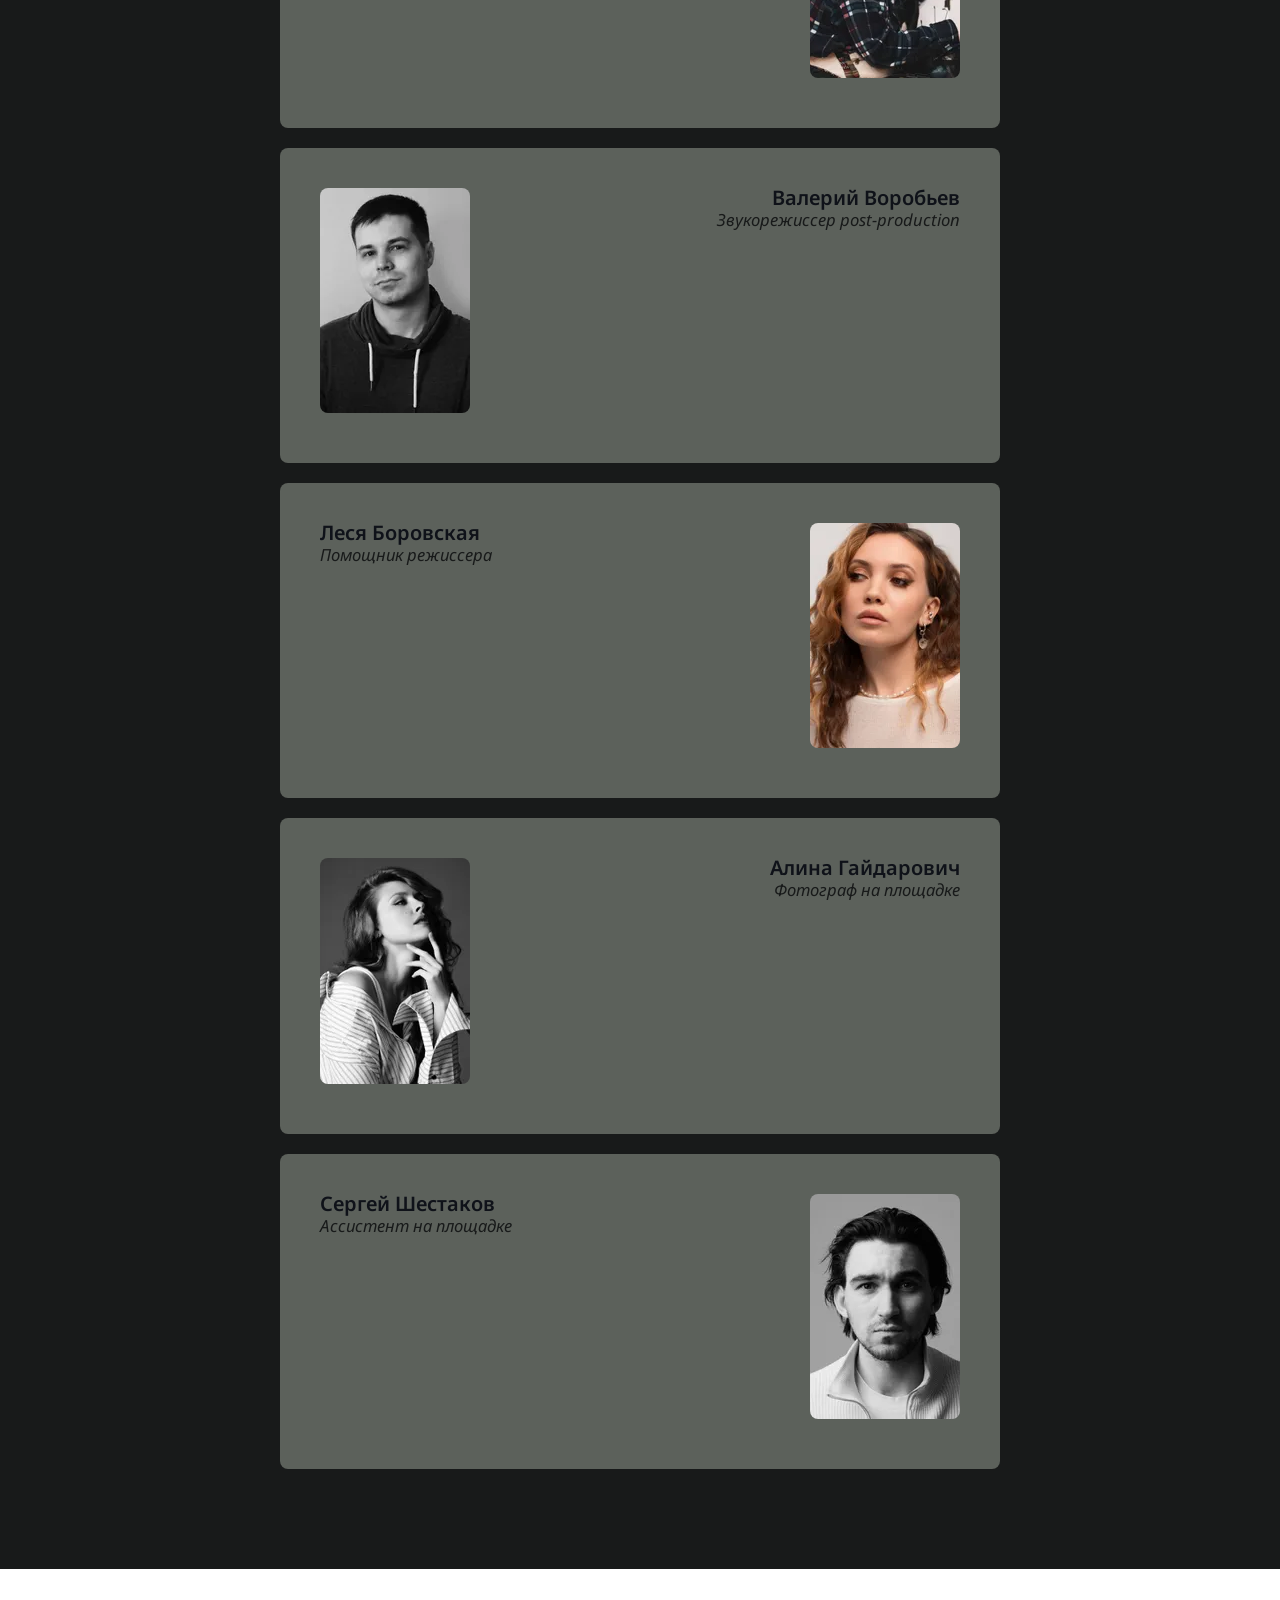
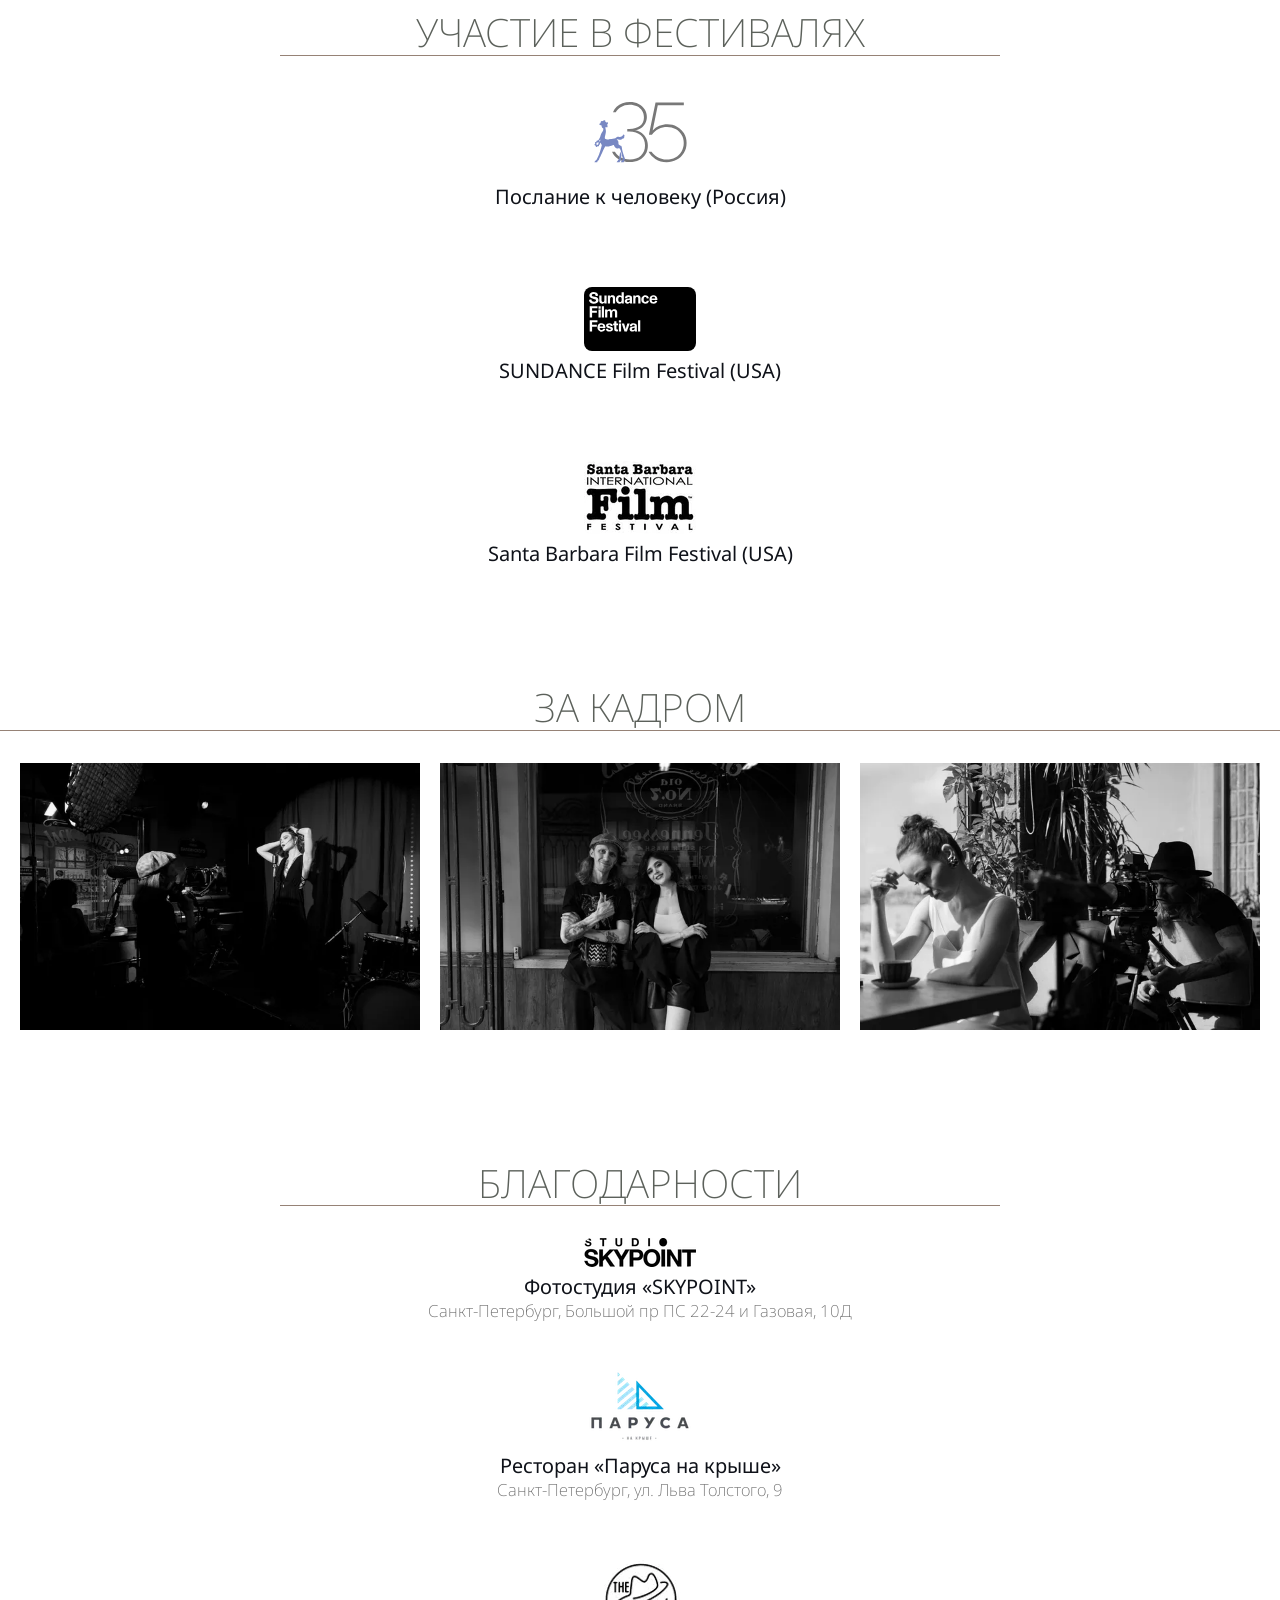
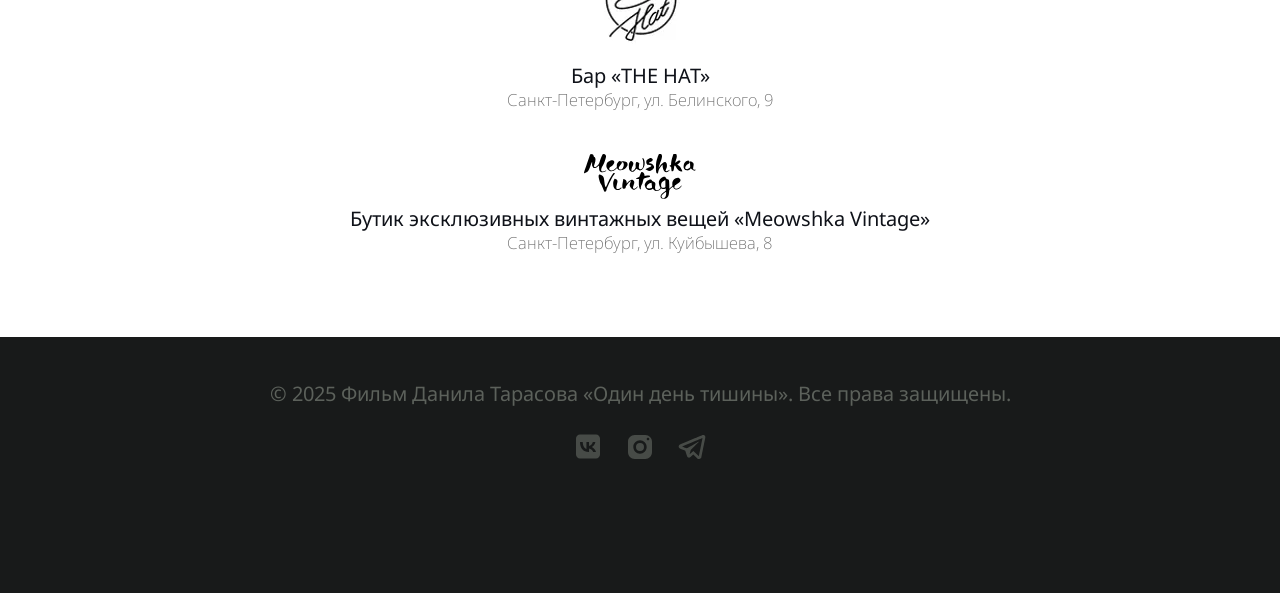
==== commit 1184884f: "rebuild" ====
--- a/index.html
+++ b/index.html
@@ -11,7 +11,7 @@
 </p> <p data-astro-cid-j7pv25f6> <strong data-astro-cid-j7pv25f6>«Один День Тишины»</strong> — это камерная история о
 					любви, времени и том, что остаётся, когда уходит голос. Фильм,
 					в котором важнее всего — то, чего герои не успели произнести.
-</p> <p data-astro-cid-j7pv25f6></p><h4 data-astro-cid-j7pv25f6>О фильме</h4> <dl data-astro-cid-j7pv25f6> <dt data-astro-cid-j7pv25f6>Год производства:</dt> <dd data-astro-cid-j7pv25f6>2025</dd> <dt data-astro-cid-j7pv25f6>Страна:</dt> <dd data-astro-cid-j7pv25f6>Россия</dd> <dt data-astro-cid-j7pv25f6>Жанр:</dt> <dd data-astro-cid-j7pv25f6>Драма</dd> <dt data-astro-cid-j7pv25f6>Хронометраж:</dt> <dd data-astro-cid-j7pv25f6>27 мин</dd> </dl>  </article> <article data-astro-cid-j7pv25f6> <section data-astro-cid-e2ocloyh> <h3 class="title" data-astro-cid-e2ocloyh>Актёры</h3> <ul class="actors" data-astro-cid-e2ocloyh> <li data-astro-cid-e2ocloyh> <img src="/_astro/photo-1.DHXDeOjn_Z1csSXs.webp" alt="Анастасия Квитко" data-astro-cid-e2ocloyh="true" loading="lazy" decoding="async" fetchpriority="auto" width="112" height="168"> <div data-astro-cid-e2ocloyh> <span class="name" data-astro-cid-e2ocloyh>Анастасия Квитко</span> <span class="role" data-astro-cid-e2ocloyh>Юнона</span> </div> </li><li data-astro-cid-e2ocloyh> <img src="/_astro/photo-2.Jmy2Gb72_265v7Y.webp" alt="Александр Васильев" data-astro-cid-e2ocloyh="true" loading="lazy" decoding="async" fetchpriority="auto" width="112" height="168"> <div data-astro-cid-e2ocloyh> <span class="name" data-astro-cid-e2ocloyh>Александр Васильев</span> <span class="role" data-astro-cid-e2ocloyh>Роман</span> </div> </li><li data-astro-cid-e2ocloyh> <img src="/_astro/photo-3.DaWypT7__16VzGO.webp" alt="Женя Любич" data-astro-cid-e2ocloyh="true" loading="lazy" decoding="async" fetchpriority="auto" width="112" height="168"> <div data-astro-cid-e2ocloyh> <span class="name" data-astro-cid-e2ocloyh>Женя Любич</span> <span class="role" data-astro-cid-e2ocloyh>Певица</span> </div> </li><li data-astro-cid-e2ocloyh> <img src="/_astro/photo-4.B36jvo_t_Z1vyvVS.webp" alt="Александра Богданович" data-astro-cid-e2ocloyh="true" loading="lazy" decoding="async" fetchpriority="auto" width="112" height="168"> <div data-astro-cid-e2ocloyh> <span class="name" data-astro-cid-e2ocloyh>Александра Богданович</span> <span class="role" data-astro-cid-e2ocloyh>Продюсер рекламы мороженого</span> </div> </li><li data-astro-cid-e2ocloyh> <img src="/_astro/photo-5.GKibmDbN_209Lge.webp" alt="Игорь Капранов" data-astro-cid-e2ocloyh="true" loading="lazy" decoding="async" fetchpriority="auto" width="112" height="168"> <div data-astro-cid-e2ocloyh> <span class="name" data-astro-cid-e2ocloyh>Игорь Капранов</span> <span class="role" data-astro-cid-e2ocloyh>Режиссер рекламы мороженого</span> </div> </li><li data-astro-cid-e2ocloyh> <img src="/_astro/photo-6.Bzamn4T7_Z12KL4M.webp" alt="Лидия Гурьянова" data-astro-cid-e2ocloyh="true" loading="lazy" decoding="async" fetchpriority="auto" width="112" height="168"> <div data-astro-cid-e2ocloyh> <span class="name" data-astro-cid-e2ocloyh>Лидия Гурьянова</span> <span class="role" data-astro-cid-e2ocloyh>Продюсер фильма</span> </div> </li><li data-astro-cid-e2ocloyh> <img src="/_astro/photo-7.DVjyr-2L_Z18M12.webp" alt="Артем Щегольков" data-astro-cid-e2ocloyh="true" loading="lazy" decoding="async" fetchpriority="auto" width="112" height="168"> <div data-astro-cid-e2ocloyh> <span class="name" data-astro-cid-e2ocloyh>Артем Щегольков</span> <span class="role" data-astro-cid-e2ocloyh>Режиссер фильма</span> </div> </li><li data-astro-cid-e2ocloyh> <img src="/_astro/photo-8.C9O9emoT_Z1xt9OQ.webp" alt="Сергей Демидов" data-astro-cid-e2ocloyh="true" loading="lazy" decoding="async" fetchpriority="auto" width="112" height="168"> <div data-astro-cid-e2ocloyh> <span class="name" data-astro-cid-e2ocloyh>Сергей Демидов</span> <span class="role" data-astro-cid-e2ocloyh>Почитатель в баре</span> </div> </li><li data-astro-cid-e2ocloyh> <img src="/_astro/photo-9.CDXHxVGS_Z2gy2Kf.webp" alt="Сергей Шакурин" data-astro-cid-e2ocloyh="true" loading="lazy" decoding="async" fetchpriority="auto" width="112" height="168"> <div data-astro-cid-e2ocloyh> <span class="name" data-astro-cid-e2ocloyh>Сергей Шакурин</span> <span class="role" data-astro-cid-e2ocloyh>Бармен</span> </div> </li><li data-astro-cid-e2ocloyh> <img src="/_astro/photo-10.iqnuPu9S_Z2jw384.webp" alt="Александра Максимова" data-astro-cid-e2ocloyh="true" loading="lazy" decoding="async" fetchpriority="auto" width="112" height="168"> <div data-astro-cid-e2ocloyh> <span class="name" data-astro-cid-e2ocloyh>Александра Максимова</span> <span class="role" data-astro-cid-e2ocloyh>Стюардесса</span> </div> </li><li data-astro-cid-e2ocloyh> <img src="/_astro/photo-11.BRDFUyJf_20jqic.webp" alt="Андрей Сооп" data-astro-cid-e2ocloyh="true" loading="lazy" decoding="async" fetchpriority="auto" width="112" height="168"> <div data-astro-cid-e2ocloyh> <span class="name" data-astro-cid-e2ocloyh>Андрей Сооп</span> <span class="role" data-astro-cid-e2ocloyh>Гафер</span> </div> </li> </ul> </section>  </article> <section class="crew-wrapper" data-astro-cid-n2ozrhpm> <article data-astro-cid-n2ozrhpm> <h3 data-astro-cid-n2ozrhpm>Съёмочная группа</h3> <ul class="crew" data-astro-cid-n2ozrhpm> <li data-astro-cid-n2ozrhpm> <div class="image" data-astro-cid-n2ozrhpm> <img src="/_astro/photo_1.TMqr6aH4_revxI.webp" alt="Данил Тарасов" data-astro-cid-n2ozrhpm="true" loading="lazy" decoding="async" fetchpriority="auto" width="150" height="225"> </div> <div data-astro-cid-n2ozrhpm> <span class="name" data-astro-cid-n2ozrhpm>Данил Тарасов</span> <span class="role" data-astro-cid-n2ozrhpm>Режиссер, оператор-постановщик, продюсер, монтаж, сценарий</span> </div> </li><li data-astro-cid-n2ozrhpm> <div class="image" data-astro-cid-n2ozrhpm> <img src="/_astro/photo_2.BJTf9_G3_lAkhv.webp" alt="Константин Леккин" data-astro-cid-n2ozrhpm="true" loading="lazy" decoding="async" fetchpriority="auto" width="150" height="225"> </div> <div data-astro-cid-n2ozrhpm> <span class="name" data-astro-cid-n2ozrhpm>Константин Леккин</span> <span class="role" data-astro-cid-n2ozrhpm>Со-сценарист</span> </div> </li><li data-astro-cid-n2ozrhpm> <div class="image" data-astro-cid-n2ozrhpm> <img src="/_astro/photo_3.CdO6479U_uXgJf.webp" alt="Антон Попов" data-astro-cid-n2ozrhpm="true" loading="lazy" decoding="async" fetchpriority="auto" width="150" height="225"> </div> <div data-astro-cid-n2ozrhpm> <span class="name" data-astro-cid-n2ozrhpm>Антон Попов</span> <span class="role" data-astro-cid-n2ozrhpm>Художник по свету</span> </div> </li><li data-astro-cid-n2ozrhpm> <div class="image" data-astro-cid-n2ozrhpm> <img src="/_astro/photo_4.BTjMwOc3_2nHfwa.webp" alt="Александр Огурцов" data-astro-cid-n2ozrhpm="true" loading="lazy" decoding="async" fetchpriority="auto" width="150" height="225"> </div> <div data-astro-cid-n2ozrhpm> <span class="name" data-astro-cid-n2ozrhpm>Александр Огурцов</span> <span class="role" data-astro-cid-n2ozrhpm>Художник по свету</span> </div> </li><li data-astro-cid-n2ozrhpm> <div class="image" data-astro-cid-n2ozrhpm> <img src="/_astro/photo_5.DR1bQnnQ_26Bcd9.webp" alt="Евгения Лещева" data-astro-cid-n2ozrhpm="true" loading="lazy" decoding="async" fetchpriority="auto" width="150" height="225"> </div> <div data-astro-cid-n2ozrhpm> <span class="name" data-astro-cid-n2ozrhpm>Евгения Лещева</span> <span class="role" data-astro-cid-n2ozrhpm>Художник по гриму</span> </div> </li><li data-astro-cid-n2ozrhpm> <div class="no-image" data-astro-cid-n2ozrhpm>  </div> <div data-astro-cid-n2ozrhpm> <span class="name" data-astro-cid-n2ozrhpm>Ксения Черняк</span> <span class="role" data-astro-cid-n2ozrhpm>Художник по костюмам</span> </div> </li><li data-astro-cid-n2ozrhpm> <div class="image" data-astro-cid-n2ozrhpm> <img src="/_astro/photo_10.DULUBMCG_1UkTD0.webp" alt="Лидия Метельская" data-astro-cid-n2ozrhpm="true" loading="lazy" decoding="async" fetchpriority="auto" width="150" height="225"> </div> <div data-astro-cid-n2ozrhpm> <span class="name" data-astro-cid-n2ozrhpm>Лидия Метельская</span> <span class="role" data-astro-cid-n2ozrhpm>Художник по костюмам</span> </div> </li><li data-astro-cid-n2ozrhpm> <div class="image" data-astro-cid-n2ozrhpm> <img src="/_astro/photo_6.DdGwbwFp_1fDhym.webp" alt="Женя Любич" data-astro-cid-n2ozrhpm="true" loading="lazy" decoding="async" fetchpriority="auto" width="150" height="225"> </div> <div data-astro-cid-n2ozrhpm> <span class="name" data-astro-cid-n2ozrhpm>Женя Любич</span> <span class="role" data-astro-cid-n2ozrhpm>Композитор</span> </div> </li><li data-astro-cid-n2ozrhpm> <div class="image" data-astro-cid-n2ozrhpm> <img src="/_astro/photo_7.Cx3s7QCL_1BQfKJ.webp" alt="Татьяна Серебренникова" data-astro-cid-n2ozrhpm="true" loading="lazy" decoding="async" fetchpriority="auto" width="150" height="225"> </div> <div data-astro-cid-n2ozrhpm> <span class="name" data-astro-cid-n2ozrhpm>Татьяна Серебренникова</span> <span class="role" data-astro-cid-n2ozrhpm>Композитор</span> </div> </li><li data-astro-cid-n2ozrhpm> <div class="image" data-astro-cid-n2ozrhpm> <img src="/_astro/photo_8.BPe5Baty_Z25qC0i.webp" alt="Мария Кленова" data-astro-cid-n2ozrhpm="true" loading="lazy" decoding="async" fetchpriority="auto" width="150" height="225"> </div> <div data-astro-cid-n2ozrhpm> <span class="name" data-astro-cid-n2ozrhpm>Мария Кленова</span> <span class="role" data-astro-cid-n2ozrhpm>Звукорежиссер</span> </div> </li><li data-astro-cid-n2ozrhpm> <div class="no-image" data-astro-cid-n2ozrhpm>  </div> <div data-astro-cid-n2ozrhpm> <span class="name" data-astro-cid-n2ozrhpm>Валерий Воробьев</span> <span class="role" data-astro-cid-n2ozrhpm>Звукорежиссер post-production</span> </div> </li><li data-astro-cid-n2ozrhpm> <div class="image" data-astro-cid-n2ozrhpm> <img src="/_astro/photo_9.CaFtzImj_Zeci6k.webp" alt="Леся Боровская" data-astro-cid-n2ozrhpm="true" loading="lazy" decoding="async" fetchpriority="auto" width="150" height="225"> </div> <div data-astro-cid-n2ozrhpm> <span class="name" data-astro-cid-n2ozrhpm>Леся Боровская</span> <span class="role" data-astro-cid-n2ozrhpm>Помощник режиссера</span> </div> </li><li data-astro-cid-n2ozrhpm> <div class="image" data-astro-cid-n2ozrhpm> <img src="/_astro/photo_11.BLV1EAS3_ZFvzV8.webp" alt="Алина Гайдарович" data-astro-cid-n2ozrhpm="true" loading="lazy" decoding="async" fetchpriority="auto" width="150" height="225"> </div> <div data-astro-cid-n2ozrhpm> <span class="name" data-astro-cid-n2ozrhpm>Алина Гайдарович</span> <span class="role" data-astro-cid-n2ozrhpm>Фотограф на площадке</span> </div> </li><li data-astro-cid-n2ozrhpm> <div class="image" data-astro-cid-n2ozrhpm> <img src="/_astro/photo_12.DpadDnF0_Z2nMj8z.webp" alt="Сергей Шестаков" data-astro-cid-n2ozrhpm="true" loading="lazy" decoding="async" fetchpriority="auto" width="150" height="225"> </div> <div data-astro-cid-n2ozrhpm> <span class="name" data-astro-cid-n2ozrhpm>Сергей Шестаков</span> <span class="role" data-astro-cid-n2ozrhpm>Ассистент на площадке</span> </div> </li> </ul> </article> </section>  <article data-astro-cid-j7pv25f6> <section data-astro-cid-q7aci53a> <h3 class="title" data-astro-cid-q7aci53a>Участие в фестивалях</h3> <ul class="items" data-astro-cid-q7aci53a> <li data-astro-cid-q7aci53a> <div data-astro-cid-q7aci53a> <img src="/_astro/poslanie.CWNg1ity_Z26536B.svg" alt="Послание к человеку (Россия)" data-astro-cid-q7aci53a="true" loading="lazy" decoding="async" fetchpriority="auto" width="112" height="168"> </div> <div class="name" data-astro-cid-q7aci53a>Послание к человеку (Россия)</div> </li><li data-astro-cid-q7aci53a> <div data-astro-cid-q7aci53a> <img src="/_astro/sundance.Cpk_TApm_Z26536B.svg" alt="SUNDANCE Film Festival (USA)" data-astro-cid-q7aci53a="true" loading="lazy" decoding="async" fetchpriority="auto" width="112" height="168"> </div> <div class="name" data-astro-cid-q7aci53a>SUNDANCE Film Festival (USA)</div> </li><li data-astro-cid-q7aci53a> <div data-astro-cid-q7aci53a> <img src="/_astro/Sbiff_logo.D5s_ENMv_JcF0s.webp" alt="Santa Barbara Film Festival (USA)" data-astro-cid-q7aci53a="true" loading="lazy" decoding="async" fetchpriority="auto" width="112" height="168"> </div> <div class="name" data-astro-cid-q7aci53a>Santa Barbara Film Festival (USA)</div> </li> </ul> </section>  </article> <section data-astro-cid-fr5hgp76> <h3 class="title" data-astro-cid-fr5hgp76>За кадром</h3> <ul class="items" data-astro-cid-fr5hgp76> <li data-astro-cid-fr5hgp76> <img src="/_astro/photo_10_2025-07-29_11-35-56.D9pVkkV8_1iwukr.webp" alt data-astro-cid-fr5hgp76="true" loading="lazy" decoding="async" fetchpriority="auto" width="600" height="400"> </li><li data-astro-cid-fr5hgp76> <img src="/_astro/photo_11_2025-07-29_11-35-56.B-qEZ0Ru_ZeQ6xl.webp" alt data-astro-cid-fr5hgp76="true" loading="lazy" decoding="async" fetchpriority="auto" width="600" height="400"> </li><li data-astro-cid-fr5hgp76> <img src="/_astro/photo_12_2025-07-29_11-35-56.CekLGpud_2qDRJX.webp" alt data-astro-cid-fr5hgp76="true" loading="lazy" decoding="async" fetchpriority="auto" width="600" height="400"> </li><li data-astro-cid-fr5hgp76> <img src="/_astro/photo_13_2025-07-29_11-35-56.DtDtQqmY_1PGWUk.webp" alt data-astro-cid-fr5hgp76="true" loading="lazy" decoding="async" fetchpriority="auto" width="600" height="400"> </li><li data-astro-cid-fr5hgp76> <img src="/_astro/photo_14_2025-07-29_11-35-56.DvrJoJt0_Z1abcy0.webp" alt data-astro-cid-fr5hgp76="true" loading="lazy" decoding="async" fetchpriority="auto" width="600" height="400"> </li><li data-astro-cid-fr5hgp76> <img src="/_astro/photo_15_2025-07-29_11-35-56.3h64Lmb7_ZbqjTG.webp" alt data-astro-cid-fr5hgp76="true" loading="lazy" decoding="async" fetchpriority="auto" width="600" height="400"> </li><li data-astro-cid-fr5hgp76> <img src="/_astro/photo_16_2025-07-29_11-35-56.Cv7Y0Yt__ZpRBqt.webp" alt data-astro-cid-fr5hgp76="true" loading="lazy" decoding="async" fetchpriority="auto" width="600" height="400"> </li><li data-astro-cid-fr5hgp76> <img src="/_astro/photo_17_2025-07-29_11-35-56.DGYkKHbx_1QkFMG.webp" alt data-astro-cid-fr5hgp76="true" loading="lazy" decoding="async" fetchpriority="auto" width="600" height="400"> </li><li data-astro-cid-fr5hgp76> <img src="/_astro/photo_18_2025-07-29_11-35-56.BfU0ADJf_ZvC4VR.webp" alt data-astro-cid-fr5hgp76="true" loading="lazy" decoding="async" fetchpriority="auto" width="600" height="400"> </li><li data-astro-cid-fr5hgp76> <img src="/_astro/photo_1_2025-07-29_11-35-56.C-sdoV90_1PdLEm.webp" alt data-astro-cid-fr5hgp76="true" loading="lazy" decoding="async" fetchpriority="auto" width="600" height="400"> </li><li data-astro-cid-fr5hgp76> <img src="/_astro/photo_1_2025-07-29_12-03-26.BN3AspMZ_ZKqCyy.webp" alt data-astro-cid-fr5hgp76="true" loading="lazy" decoding="async" fetchpriority="auto" width="600" height="400"> </li><li data-astro-cid-fr5hgp76> <img src="/_astro/photo_2_2025-07-29_11-35-56.BKZNh6cO_2p8ArR.webp" alt data-astro-cid-fr5hgp76="true" loading="lazy" decoding="async" fetchpriority="auto" width="600" height="400"> </li><li data-astro-cid-fr5hgp76> <img src="/_astro/photo_2_2025-07-29_12-03-26.CnDIUjcL_Z1Y5D6G.webp" alt data-astro-cid-fr5hgp76="true" loading="lazy" decoding="async" fetchpriority="auto" width="600" height="400"> </li><li data-astro-cid-fr5hgp76> <img src="/_astro/photo_3_2025-07-29_11-35-56.LQVMYuxD_1Tp2Su.webp" alt data-astro-cid-fr5hgp76="true" loading="lazy" decoding="async" fetchpriority="auto" width="600" height="400"> </li><li data-astro-cid-fr5hgp76> <img src="/_astro/photo_3_2025-07-29_12-03-26.BCxg3UWH_Z1pamdu.webp" alt data-astro-cid-fr5hgp76="true" loading="lazy" decoding="async" fetchpriority="auto" width="600" height="400"> </li><li data-astro-cid-fr5hgp76> <img src="/_astro/photo_4_2025-07-29_11-35-56.CZVBczF4_WNlki.webp" alt data-astro-cid-fr5hgp76="true" loading="lazy" decoding="async" fetchpriority="auto" width="600" height="400"> </li><li data-astro-cid-fr5hgp76> <img src="/_astro/photo_4_2025-07-29_12-03-26.CH3kBXJt_Z1Ye5UU.webp" alt data-astro-cid-fr5hgp76="true" loading="lazy" decoding="async" fetchpriority="auto" width="600" height="400"> </li><li data-astro-cid-fr5hgp76> <img src="/_astro/photo_5_2025-07-29_11-35-56.SZ9esWgS_Z1JxBKi.webp" alt data-astro-cid-fr5hgp76="true" loading="lazy" decoding="async" fetchpriority="auto" width="600" height="400"> </li><li data-astro-cid-fr5hgp76> <img src="/_astro/photo_5_2025-07-29_12-03-26.C3AvcuX1_2gYOBt.webp" alt data-astro-cid-fr5hgp76="true" loading="lazy" decoding="async" fetchpriority="auto" width="600" height="400"> </li><li data-astro-cid-fr5hgp76> <img src="/_astro/photo_6_2025-07-29_12-03-26.B2mC9pf4_2fcS8t.webp" alt data-astro-cid-fr5hgp76="true" loading="lazy" decoding="async" fetchpriority="auto" width="600" height="400"> </li><li data-astro-cid-fr5hgp76> <img src="/_astro/photo_7_2025-07-29_11-35-56.BmcN8XW1_Z1hbkuW.webp" alt data-astro-cid-fr5hgp76="true" loading="lazy" decoding="async" fetchpriority="auto" width="600" height="400"> </li><li data-astro-cid-fr5hgp76> <img src="/_astro/photo_7_2025-07-29_12-03-26.BaSfVNnx_Z2rbTch.webp" alt data-astro-cid-fr5hgp76="true" loading="lazy" decoding="async" fetchpriority="auto" width="600" height="400"> </li><li data-astro-cid-fr5hgp76> <img src="/_astro/photo_8_2025-07-29_11-35-56.D2PEV6YB_Z18bI9x.webp" alt data-astro-cid-fr5hgp76="true" loading="lazy" decoding="async" fetchpriority="auto" width="600" height="400"> </li><li data-astro-cid-fr5hgp76> <img src="/_astro/photo_8_2025-07-29_12-03-26.aBEf0iEm_Zw6PYR.webp" alt data-astro-cid-fr5hgp76="true" loading="lazy" decoding="async" fetchpriority="auto" width="600" height="400"> </li><li data-astro-cid-fr5hgp76> <img src="/_astro/photo_9_2025-07-29_11-35-56.CPCpXc1v_ZS0Rj7.webp" alt data-astro-cid-fr5hgp76="true" loading="lazy" decoding="async" fetchpriority="auto" width="600" height="400"> </li><li data-astro-cid-fr5hgp76> <img src="/_astro/photo_9_2025-07-29_12-03-26.Ce6Csy07_2bD5t0.webp" alt data-astro-cid-fr5hgp76="true" loading="lazy" decoding="async" fetchpriority="auto" width="600" height="400"> </li> </ul> </section>  <article data-astro-cid-j7pv25f6> <section data-astro-cid-ojkvtf5n> <h3 class="title" data-astro-cid-ojkvtf5n>Благодарности</h3> <ul class="items" data-astro-cid-ojkvtf5n> <li data-astro-cid-ojkvtf5n> <a href="https://skypointstudio.ru/" target="_blank" data-astro-cid-ojkvtf5n> <img src="/_astro/skypoint.Sn-Xj0EE_14D0J9.webp" alt="Фотостудия «SKYPOINT»" data-astro-cid-ojkvtf5n="true" loading="lazy" decoding="async" fetchpriority="auto" width="112" height="168"> </a> <div class="name" data-astro-cid-ojkvtf5n>Фотостудия «SKYPOINT»</div> <div class="address" data-astro-cid-ojkvtf5n>Санкт-Петербург, Большой пр ПС 22-24 и Газовая, 10Д</div> </li><li data-astro-cid-ojkvtf5n> <a href="https://nakryshe.parusa-spb.ru/" target="_blank" data-astro-cid-ojkvtf5n> <img src="/_astro/parusa.B28_Njup_Z1kAKqr.webp" alt="Ресторан «Паруса на крыше»" data-astro-cid-ojkvtf5n="true" loading="lazy" decoding="async" fetchpriority="auto" width="112" height="168"> </a> <div class="name" data-astro-cid-ojkvtf5n>Ресторан «Паруса на крыше»</div> <div class="address" data-astro-cid-ojkvtf5n>Санкт-Петербург, ул. Льва Толстого, 9</div> </li><li data-astro-cid-ojkvtf5n> <a href="https://hatgroup.ru/" target="_blank" data-astro-cid-ojkvtf5n> <img src="/_astro/hat.B_QFPq_q_GbSXP.webp" alt="Бар «THE HAT»" data-astro-cid-ojkvtf5n="true" loading="lazy" decoding="async" fetchpriority="auto" width="112" height="168"> </a> <div class="name" data-astro-cid-ojkvtf5n>Бар «THE HAT»</div> <div class="address" data-astro-cid-ojkvtf5n>Санкт-Петербург, ул. Белинского, 9</div> </li><li data-astro-cid-ojkvtf5n> <a href="https://meowshka.ru/" target="_blank" data-astro-cid-ojkvtf5n> <img src="/_astro/meowshka.DGlmRJwe_Z26536B.svg" alt="Бутик эксклюзивных винтажных вещей «Meowshka Vintage»" data-astro-cid-ojkvtf5n="true" loading="lazy" decoding="async" fetchpriority="auto" width="112" height="168"> </a> <div class="name" data-astro-cid-ojkvtf5n>Бутик эксклюзивных винтажных вещей «Meowshka Vintage»</div> <div class="address" data-astro-cid-ojkvtf5n>Санкт-Петербург, ул. Куйбышева, 8</div> </li> </ul> </section>  </article> </main> <footer data-astro-cid-sz7xmlte>
+</p> <p data-astro-cid-j7pv25f6></p><h4 data-astro-cid-j7pv25f6>О фильме</h4> <dl data-astro-cid-j7pv25f6> <dt data-astro-cid-j7pv25f6>Год производства:</dt> <dd data-astro-cid-j7pv25f6>2025</dd> <dt data-astro-cid-j7pv25f6>Страна:</dt> <dd data-astro-cid-j7pv25f6>Россия</dd> <dt data-astro-cid-j7pv25f6>Жанр:</dt> <dd data-astro-cid-j7pv25f6>Драма</dd> <dt data-astro-cid-j7pv25f6>Хронометраж:</dt> <dd data-astro-cid-j7pv25f6>27 мин</dd> </dl>  </article> <article data-astro-cid-j7pv25f6> <section data-astro-cid-e2ocloyh> <h3 class="title" data-astro-cid-e2ocloyh>Актёры</h3> <ul class="actors" data-astro-cid-e2ocloyh> <li data-astro-cid-e2ocloyh> <img src="/_astro/photo-1.DHXDeOjn_Z1csSXs.webp" alt="Анастасия Квитко" data-astro-cid-e2ocloyh="true" loading="lazy" decoding="async" fetchpriority="auto" width="112" height="168"> <div data-astro-cid-e2ocloyh> <span class="name" data-astro-cid-e2ocloyh>Анастасия Квитко</span> <span class="role" data-astro-cid-e2ocloyh>Юнона</span> </div> </li><li data-astro-cid-e2ocloyh> <img src="/_astro/photo-2.Jmy2Gb72_265v7Y.webp" alt="Александр Васильев" data-astro-cid-e2ocloyh="true" loading="lazy" decoding="async" fetchpriority="auto" width="112" height="168"> <div data-astro-cid-e2ocloyh> <span class="name" data-astro-cid-e2ocloyh>Александр Васильев</span> <span class="role" data-astro-cid-e2ocloyh>Роман</span> </div> </li><li data-astro-cid-e2ocloyh> <img src="/_astro/photo-3.DaWypT7__16VzGO.webp" alt="Женя Любич" data-astro-cid-e2ocloyh="true" loading="lazy" decoding="async" fetchpriority="auto" width="112" height="168"> <div data-astro-cid-e2ocloyh> <span class="name" data-astro-cid-e2ocloyh>Женя Любич</span> <span class="role" data-astro-cid-e2ocloyh>Певица</span> </div> </li><li data-astro-cid-e2ocloyh> <img src="/_astro/photo-4.B36jvo_t_Z1vyvVS.webp" alt="Александра Богданович" data-astro-cid-e2ocloyh="true" loading="lazy" decoding="async" fetchpriority="auto" width="112" height="168"> <div data-astro-cid-e2ocloyh> <span class="name" data-astro-cid-e2ocloyh>Александра Богданович</span> <span class="role" data-astro-cid-e2ocloyh>Продюсер рекламы мороженого</span> </div> </li><li data-astro-cid-e2ocloyh> <img src="/_astro/photo-5.GKibmDbN_209Lge.webp" alt="Игорь Капранов" data-astro-cid-e2ocloyh="true" loading="lazy" decoding="async" fetchpriority="auto" width="112" height="168"> <div data-astro-cid-e2ocloyh> <span class="name" data-astro-cid-e2ocloyh>Игорь Капранов</span> <span class="role" data-astro-cid-e2ocloyh>Режиссер рекламы мороженого</span> </div> </li><li data-astro-cid-e2ocloyh> <img src="/_astro/photo-6.Bzamn4T7_Z12KL4M.webp" alt="Лидия Гурьянова" data-astro-cid-e2ocloyh="true" loading="lazy" decoding="async" fetchpriority="auto" width="112" height="168"> <div data-astro-cid-e2ocloyh> <span class="name" data-astro-cid-e2ocloyh>Лидия Гурьянова</span> <span class="role" data-astro-cid-e2ocloyh>Продюсер фильма</span> </div> </li><li data-astro-cid-e2ocloyh> <img src="/_astro/photo-7.DVjyr-2L_Z18M12.webp" alt="Артем Щегольков" data-astro-cid-e2ocloyh="true" loading="lazy" decoding="async" fetchpriority="auto" width="112" height="168"> <div data-astro-cid-e2ocloyh> <span class="name" data-astro-cid-e2ocloyh>Артем Щегольков</span> <span class="role" data-astro-cid-e2ocloyh>Режиссер фильма</span> </div> </li><li data-astro-cid-e2ocloyh> <img src="/_astro/photo-8.C9O9emoT_Z1xt9OQ.webp" alt="Сергей Демидов" data-astro-cid-e2ocloyh="true" loading="lazy" decoding="async" fetchpriority="auto" width="112" height="168"> <div data-astro-cid-e2ocloyh> <span class="name" data-astro-cid-e2ocloyh>Сергей Демидов</span> <span class="role" data-astro-cid-e2ocloyh>Почитатель в баре</span> </div> </li><li data-astro-cid-e2ocloyh> <img src="/_astro/photo-9.CDXHxVGS_Z2gy2Kf.webp" alt="Сергей Шакурин" data-astro-cid-e2ocloyh="true" loading="lazy" decoding="async" fetchpriority="auto" width="112" height="168"> <div data-astro-cid-e2ocloyh> <span class="name" data-astro-cid-e2ocloyh>Сергей Шакурин</span> <span class="role" data-astro-cid-e2ocloyh>Бармен</span> </div> </li><li data-astro-cid-e2ocloyh> <img src="/_astro/photo-10.iqnuPu9S_Z2jw384.webp" alt="Александра Максимова" data-astro-cid-e2ocloyh="true" loading="lazy" decoding="async" fetchpriority="auto" width="112" height="168"> <div data-astro-cid-e2ocloyh> <span class="name" data-astro-cid-e2ocloyh>Александра Максимова</span> <span class="role" data-astro-cid-e2ocloyh>Стюардесса</span> </div> </li><li data-astro-cid-e2ocloyh> <img src="/_astro/photo-11.BRDFUyJf_20jqic.webp" alt="Андрей Сооп" data-astro-cid-e2ocloyh="true" loading="lazy" decoding="async" fetchpriority="auto" width="112" height="168"> <div data-astro-cid-e2ocloyh> <span class="name" data-astro-cid-e2ocloyh>Андрей Сооп</span> <span class="role" data-astro-cid-e2ocloyh>Гафер</span> </div> </li> </ul> </section>  </article> <section class="crew-wrapper" data-astro-cid-n2ozrhpm> <article data-astro-cid-n2ozrhpm> <h3 data-astro-cid-n2ozrhpm>Съёмочная группа</h3> <ul class="crew" data-astro-cid-n2ozrhpm> <li data-astro-cid-n2ozrhpm> <div class="image" data-astro-cid-n2ozrhpm> <img src="/_astro/photo_1.TMqr6aH4_revxI.webp" alt="Данил Тарасов" data-astro-cid-n2ozrhpm="true" loading="lazy" decoding="async" fetchpriority="auto" width="150" height="225"> </div> <div data-astro-cid-n2ozrhpm> <span class="name" data-astro-cid-n2ozrhpm>Данил Тарасов</span> <span class="role" data-astro-cid-n2ozrhpm>Режиссер, оператор-постановщик, продюсер, монтаж, сценарий</span> </div> </li><li data-astro-cid-n2ozrhpm> <div class="image" data-astro-cid-n2ozrhpm> <img src="/_astro/photo_2.BJTf9_G3_lAkhv.webp" alt="Константин Леккин" data-astro-cid-n2ozrhpm="true" loading="lazy" decoding="async" fetchpriority="auto" width="150" height="225"> </div> <div data-astro-cid-n2ozrhpm> <span class="name" data-astro-cid-n2ozrhpm>Константин Леккин</span> <span class="role" data-astro-cid-n2ozrhpm>Со-сценарист</span> </div> </li><li data-astro-cid-n2ozrhpm> <div class="image" data-astro-cid-n2ozrhpm> <img src="/_astro/photo_3.CdO6479U_uXgJf.webp" alt="Антон Попов" data-astro-cid-n2ozrhpm="true" loading="lazy" decoding="async" fetchpriority="auto" width="150" height="225"> </div> <div data-astro-cid-n2ozrhpm> <span class="name" data-astro-cid-n2ozrhpm>Антон Попов</span> <span class="role" data-astro-cid-n2ozrhpm>Художник по свету</span> </div> </li><li data-astro-cid-n2ozrhpm> <div class="image" data-astro-cid-n2ozrhpm> <img src="/_astro/photo_4.BTjMwOc3_2nHfwa.webp" alt="Александр Огурцов" data-astro-cid-n2ozrhpm="true" loading="lazy" decoding="async" fetchpriority="auto" width="150" height="225"> </div> <div data-astro-cid-n2ozrhpm> <span class="name" data-astro-cid-n2ozrhpm>Александр Огурцов</span> <span class="role" data-astro-cid-n2ozrhpm>Художник по свету</span> </div> </li><li data-astro-cid-n2ozrhpm> <div class="image" data-astro-cid-n2ozrhpm> <img src="/_astro/photo_5.DR1bQnnQ_26Bcd9.webp" alt="Евгения Лещева" data-astro-cid-n2ozrhpm="true" loading="lazy" decoding="async" fetchpriority="auto" width="150" height="225"> </div> <div data-astro-cid-n2ozrhpm> <span class="name" data-astro-cid-n2ozrhpm>Евгения Лещева</span> <span class="role" data-astro-cid-n2ozrhpm>Художник по гриму</span> </div> </li><li data-astro-cid-n2ozrhpm> <div class="image" data-astro-cid-n2ozrhpm> <img src="/_astro/photo_14.bcP0lwng_2qx1mI.webp" alt="Ксения Черняк" data-astro-cid-n2ozrhpm="true" loading="lazy" decoding="async" fetchpriority="auto" width="150" height="225"> </div> <div data-astro-cid-n2ozrhpm> <span class="name" data-astro-cid-n2ozrhpm>Ксения Черняк</span> <span class="role" data-astro-cid-n2ozrhpm>Художник по костюмам</span> </div> </li><li data-astro-cid-n2ozrhpm> <div class="image" data-astro-cid-n2ozrhpm> <img src="/_astro/photo_10.DULUBMCG_1UkTD0.webp" alt="Лидия Метельская" data-astro-cid-n2ozrhpm="true" loading="lazy" decoding="async" fetchpriority="auto" width="150" height="225"> </div> <div data-astro-cid-n2ozrhpm> <span class="name" data-astro-cid-n2ozrhpm>Лидия Метельская</span> <span class="role" data-astro-cid-n2ozrhpm>Художник по костюмам</span> </div> </li><li data-astro-cid-n2ozrhpm> <div class="image" data-astro-cid-n2ozrhpm> <img src="/_astro/photo_6.DdGwbwFp_1fDhym.webp" alt="Женя Любич" data-astro-cid-n2ozrhpm="true" loading="lazy" decoding="async" fetchpriority="auto" width="150" height="225"> </div> <div data-astro-cid-n2ozrhpm> <span class="name" data-astro-cid-n2ozrhpm>Женя Любич</span> <span class="role" data-astro-cid-n2ozrhpm>Композитор</span> </div> </li><li data-astro-cid-n2ozrhpm> <div class="image" data-astro-cid-n2ozrhpm> <img src="/_astro/photo_7.Cx3s7QCL_1BQfKJ.webp" alt="Татьяна Серебренникова" data-astro-cid-n2ozrhpm="true" loading="lazy" decoding="async" fetchpriority="auto" width="150" height="225"> </div> <div data-astro-cid-n2ozrhpm> <span class="name" data-astro-cid-n2ozrhpm>Татьяна Серебренникова</span> <span class="role" data-astro-cid-n2ozrhpm>Композитор</span> </div> </li><li data-astro-cid-n2ozrhpm> <div class="image" data-astro-cid-n2ozrhpm> <img src="/_astro/photo_8.BPe5Baty_Z25qC0i.webp" alt="Мария Кленова" data-astro-cid-n2ozrhpm="true" loading="lazy" decoding="async" fetchpriority="auto" width="150" height="225"> </div> <div data-astro-cid-n2ozrhpm> <span class="name" data-astro-cid-n2ozrhpm>Мария Кленова</span> <span class="role" data-astro-cid-n2ozrhpm>Звукорежиссер</span> </div> </li><li data-astro-cid-n2ozrhpm> <div class="image" data-astro-cid-n2ozrhpm> <img src="/_astro/photo_13.DeiEl3e4_Z1fb1Hj.webp" alt="Валерий Воробьев" data-astro-cid-n2ozrhpm="true" loading="lazy" decoding="async" fetchpriority="auto" width="150" height="225"> </div> <div data-astro-cid-n2ozrhpm> <span class="name" data-astro-cid-n2ozrhpm>Валерий Воробьев</span> <span class="role" data-astro-cid-n2ozrhpm>Звукорежиссер post-production</span> </div> </li><li data-astro-cid-n2ozrhpm> <div class="image" data-astro-cid-n2ozrhpm> <img src="/_astro/photo_9.CaFtzImj_Zeci6k.webp" alt="Леся Боровская" data-astro-cid-n2ozrhpm="true" loading="lazy" decoding="async" fetchpriority="auto" width="150" height="225"> </div> <div data-astro-cid-n2ozrhpm> <span class="name" data-astro-cid-n2ozrhpm>Леся Боровская</span> <span class="role" data-astro-cid-n2ozrhpm>Помощник режиссера</span> </div> </li><li data-astro-cid-n2ozrhpm> <div class="image" data-astro-cid-n2ozrhpm> <img src="/_astro/photo_11.BLV1EAS3_ZFvzV8.webp" alt="Алина Гайдарович" data-astro-cid-n2ozrhpm="true" loading="lazy" decoding="async" fetchpriority="auto" width="150" height="225"> </div> <div data-astro-cid-n2ozrhpm> <span class="name" data-astro-cid-n2ozrhpm>Алина Гайдарович</span> <span class="role" data-astro-cid-n2ozrhpm>Фотограф на площадке</span> </div> </li><li data-astro-cid-n2ozrhpm> <div class="image" data-astro-cid-n2ozrhpm> <img src="/_astro/photo_12.DpadDnF0_Z2nMj8z.webp" alt="Сергей Шестаков" data-astro-cid-n2ozrhpm="true" loading="lazy" decoding="async" fetchpriority="auto" width="150" height="225"> </div> <div data-astro-cid-n2ozrhpm> <span class="name" data-astro-cid-n2ozrhpm>Сергей Шестаков</span> <span class="role" data-astro-cid-n2ozrhpm>Ассистент на площадке</span> </div> </li> </ul> </article> </section>  <article data-astro-cid-j7pv25f6> <section data-astro-cid-q7aci53a> <h3 class="title" data-astro-cid-q7aci53a>Участие в фестивалях</h3> <ul class="items" data-astro-cid-q7aci53a> <li data-astro-cid-q7aci53a> <div data-astro-cid-q7aci53a> <img src="/_astro/poslanie.CWNg1ity_Z26536B.svg" alt="Послание к человеку (Россия)" data-astro-cid-q7aci53a="true" loading="lazy" decoding="async" fetchpriority="auto" width="112" height="168"> </div> <div class="name" data-astro-cid-q7aci53a>Послание к человеку (Россия)</div> </li><li data-astro-cid-q7aci53a> <div data-astro-cid-q7aci53a> <img src="/_astro/sundance.Cpk_TApm_Z26536B.svg" alt="SUNDANCE Film Festival (USA)" data-astro-cid-q7aci53a="true" loading="lazy" decoding="async" fetchpriority="auto" width="112" height="168"> </div> <div class="name" data-astro-cid-q7aci53a>SUNDANCE Film Festival (USA)</div> </li><li data-astro-cid-q7aci53a> <div data-astro-cid-q7aci53a> <img src="/_astro/Sbiff_logo.D5s_ENMv_JcF0s.webp" alt="Santa Barbara Film Festival (USA)" data-astro-cid-q7aci53a="true" loading="lazy" decoding="async" fetchpriority="auto" width="112" height="168"> </div> <div class="name" data-astro-cid-q7aci53a>Santa Barbara Film Festival (USA)</div> </li> </ul> </section>  </article> <section data-astro-cid-fr5hgp76> <h3 class="title" data-astro-cid-fr5hgp76>За кадром</h3> <ul class="items" data-astro-cid-fr5hgp76> <li data-astro-cid-fr5hgp76> <img src="/_astro/photo_10_2025-07-29_11-35-56.D9pVkkV8_1iwukr.webp" alt data-astro-cid-fr5hgp76="true" loading="lazy" decoding="async" fetchpriority="auto" width="600" height="400"> </li><li data-astro-cid-fr5hgp76> <img src="/_astro/photo_11_2025-07-29_11-35-56.B-qEZ0Ru_ZeQ6xl.webp" alt data-astro-cid-fr5hgp76="true" loading="lazy" decoding="async" fetchpriority="auto" width="600" height="400"> </li><li data-astro-cid-fr5hgp76> <img src="/_astro/photo_12_2025-07-29_11-35-56.CekLGpud_2qDRJX.webp" alt data-astro-cid-fr5hgp76="true" loading="lazy" decoding="async" fetchpriority="auto" width="600" height="400"> </li><li data-astro-cid-fr5hgp76> <img src="/_astro/photo_13_2025-07-29_11-35-56.DtDtQqmY_1PGWUk.webp" alt data-astro-cid-fr5hgp76="true" loading="lazy" decoding="async" fetchpriority="auto" width="600" height="400"> </li><li data-astro-cid-fr5hgp76> <img src="/_astro/photo_14_2025-07-29_11-35-56.DvrJoJt0_Z1abcy0.webp" alt data-astro-cid-fr5hgp76="true" loading="lazy" decoding="async" fetchpriority="auto" width="600" height="400"> </li><li data-astro-cid-fr5hgp76> <img src="/_astro/photo_15_2025-07-29_11-35-56.3h64Lmb7_ZbqjTG.webp" alt data-astro-cid-fr5hgp76="true" loading="lazy" decoding="async" fetchpriority="auto" width="600" height="400"> </li><li data-astro-cid-fr5hgp76> <img src="/_astro/photo_16_2025-07-29_11-35-56.Cv7Y0Yt__ZpRBqt.webp" alt data-astro-cid-fr5hgp76="true" loading="lazy" decoding="async" fetchpriority="auto" width="600" height="400"> </li><li data-astro-cid-fr5hgp76> <img src="/_astro/photo_17_2025-07-29_11-35-56.DGYkKHbx_1QkFMG.webp" alt data-astro-cid-fr5hgp76="true" loading="lazy" decoding="async" fetchpriority="auto" width="600" height="400"> </li><li data-astro-cid-fr5hgp76> <img src="/_astro/photo_18_2025-07-29_11-35-56.BfU0ADJf_ZvC4VR.webp" alt data-astro-cid-fr5hgp76="true" loading="lazy" decoding="async" fetchpriority="auto" width="600" height="400"> </li><li data-astro-cid-fr5hgp76> <img src="/_astro/photo_1_2025-07-29_11-35-56.C-sdoV90_1PdLEm.webp" alt data-astro-cid-fr5hgp76="true" loading="lazy" decoding="async" fetchpriority="auto" width="600" height="400"> </li><li data-astro-cid-fr5hgp76> <img src="/_astro/photo_1_2025-07-29_12-03-26.BN3AspMZ_ZKqCyy.webp" alt data-astro-cid-fr5hgp76="true" loading="lazy" decoding="async" fetchpriority="auto" width="600" height="400"> </li><li data-astro-cid-fr5hgp76> <img src="/_astro/photo_2_2025-07-29_11-35-56.BKZNh6cO_2p8ArR.webp" alt data-astro-cid-fr5hgp76="true" loading="lazy" decoding="async" fetchpriority="auto" width="600" height="400"> </li><li data-astro-cid-fr5hgp76> <img src="/_astro/photo_2_2025-07-29_12-03-26.CnDIUjcL_Z1Y5D6G.webp" alt data-astro-cid-fr5hgp76="true" loading="lazy" decoding="async" fetchpriority="auto" width="600" height="400"> </li><li data-astro-cid-fr5hgp76> <img src="/_astro/photo_3_2025-07-29_11-35-56.LQVMYuxD_1Tp2Su.webp" alt data-astro-cid-fr5hgp76="true" loading="lazy" decoding="async" fetchpriority="auto" width="600" height="400"> </li><li data-astro-cid-fr5hgp76> <img src="/_astro/photo_3_2025-07-29_12-03-26.BCxg3UWH_Z1pamdu.webp" alt data-astro-cid-fr5hgp76="true" loading="lazy" decoding="async" fetchpriority="auto" width="600" height="400"> </li><li data-astro-cid-fr5hgp76> <img src="/_astro/photo_4_2025-07-29_11-35-56.CZVBczF4_WNlki.webp" alt data-astro-cid-fr5hgp76="true" loading="lazy" decoding="async" fetchpriority="auto" width="600" height="400"> </li><li data-astro-cid-fr5hgp76> <img src="/_astro/photo_4_2025-07-29_12-03-26.CH3kBXJt_Z1Ye5UU.webp" alt data-astro-cid-fr5hgp76="true" loading="lazy" decoding="async" fetchpriority="auto" width="600" height="400"> </li><li data-astro-cid-fr5hgp76> <img src="/_astro/photo_5_2025-07-29_11-35-56.SZ9esWgS_Z1JxBKi.webp" alt data-astro-cid-fr5hgp76="true" loading="lazy" decoding="async" fetchpriority="auto" width="600" height="400"> </li><li data-astro-cid-fr5hgp76> <img src="/_astro/photo_5_2025-07-29_12-03-26.C3AvcuX1_2gYOBt.webp" alt data-astro-cid-fr5hgp76="true" loading="lazy" decoding="async" fetchpriority="auto" width="600" height="400"> </li><li data-astro-cid-fr5hgp76> <img src="/_astro/photo_6_2025-07-29_12-03-26.B2mC9pf4_2fcS8t.webp" alt data-astro-cid-fr5hgp76="true" loading="lazy" decoding="async" fetchpriority="auto" width="600" height="400"> </li><li data-astro-cid-fr5hgp76> <img src="/_astro/photo_7_2025-07-29_11-35-56.BmcN8XW1_Z1hbkuW.webp" alt data-astro-cid-fr5hgp76="true" loading="lazy" decoding="async" fetchpriority="auto" width="600" height="400"> </li><li data-astro-cid-fr5hgp76> <img src="/_astro/photo_7_2025-07-29_12-03-26.BaSfVNnx_Z2rbTch.webp" alt data-astro-cid-fr5hgp76="true" loading="lazy" decoding="async" fetchpriority="auto" width="600" height="400"> </li><li data-astro-cid-fr5hgp76> <img src="/_astro/photo_8_2025-07-29_11-35-56.D2PEV6YB_Z18bI9x.webp" alt data-astro-cid-fr5hgp76="true" loading="lazy" decoding="async" fetchpriority="auto" width="600" height="400"> </li><li data-astro-cid-fr5hgp76> <img src="/_astro/photo_8_2025-07-29_12-03-26.aBEf0iEm_Zw6PYR.webp" alt data-astro-cid-fr5hgp76="true" loading="lazy" decoding="async" fetchpriority="auto" width="600" height="400"> </li><li data-astro-cid-fr5hgp76> <img src="/_astro/photo_9_2025-07-29_11-35-56.CPCpXc1v_ZS0Rj7.webp" alt data-astro-cid-fr5hgp76="true" loading="lazy" decoding="async" fetchpriority="auto" width="600" height="400"> </li><li data-astro-cid-fr5hgp76> <img src="/_astro/photo_9_2025-07-29_12-03-26.Ce6Csy07_2bD5t0.webp" alt data-astro-cid-fr5hgp76="true" loading="lazy" decoding="async" fetchpriority="auto" width="600" height="400"> </li> </ul> </section>  <article data-astro-cid-j7pv25f6> <section data-astro-cid-ojkvtf5n> <h3 class="title" data-astro-cid-ojkvtf5n>Благодарности</h3> <ul class="items" data-astro-cid-ojkvtf5n> <li data-astro-cid-ojkvtf5n> <a href="https://skypointstudio.ru/" target="_blank" data-astro-cid-ojkvtf5n> <img src="/_astro/skypoint.Sn-Xj0EE_14D0J9.webp" alt="Фотостудия «SKYPOINT»" data-astro-cid-ojkvtf5n="true" loading="lazy" decoding="async" fetchpriority="auto" width="112" height="168"> </a> <div class="name" data-astro-cid-ojkvtf5n>Фотостудия «SKYPOINT»</div> <div class="address" data-astro-cid-ojkvtf5n>Санкт-Петербург, Большой пр ПС 22-24 и Газовая, 10Д</div> </li><li data-astro-cid-ojkvtf5n> <a href="https://nakryshe.parusa-spb.ru/" target="_blank" data-astro-cid-ojkvtf5n> <img src="/_astro/parusa.B28_Njup_Z1kAKqr.webp" alt="Ресторан «Паруса на крыше»" data-astro-cid-ojkvtf5n="true" loading="lazy" decoding="async" fetchpriority="auto" width="112" height="168"> </a> <div class="name" data-astro-cid-ojkvtf5n>Ресторан «Паруса на крыше»</div> <div class="address" data-astro-cid-ojkvtf5n>Санкт-Петербург, ул. Льва Толстого, 9</div> </li><li data-astro-cid-ojkvtf5n> <a href="https://hatgroup.ru/" target="_blank" data-astro-cid-ojkvtf5n> <img src="/_astro/hat.B_QFPq_q_GbSXP.webp" alt="Бар «THE HAT»" data-astro-cid-ojkvtf5n="true" loading="lazy" decoding="async" fetchpriority="auto" width="112" height="168"> </a> <div class="name" data-astro-cid-ojkvtf5n>Бар «THE HAT»</div> <div class="address" data-astro-cid-ojkvtf5n>Санкт-Петербург, ул. Белинского, 9</div> </li><li data-astro-cid-ojkvtf5n> <a href="https://meowshka.ru/" target="_blank" data-astro-cid-ojkvtf5n> <img src="/_astro/meowshka.DGlmRJwe_Z26536B.svg" alt="Бутик эксклюзивных винтажных вещей «Meowshka Vintage»" data-astro-cid-ojkvtf5n="true" loading="lazy" decoding="async" fetchpriority="auto" width="112" height="168"> </a> <div class="name" data-astro-cid-ojkvtf5n>Бутик эксклюзивных винтажных вещей «Meowshka Vintage»</div> <div class="address" data-astro-cid-ojkvtf5n>Санкт-Петербург, ул. Куйбышева, 8</div> </li> </ul> </section>  </article> </main> <footer data-astro-cid-sz7xmlte>
 &copy; 2025 Фильм Данила Тарасова &laquo;Один&nbsp;день&nbsp;тишины&raquo;.
 	Все права защищены.
 <div class="social-links" data-astro-cid-sz7xmlte> <a href="https://vk.com/tarasovphotographer" target="_blank" data-astro-cid-sz7xmlte> <span class="sr-only" data-astro-cid-sz7xmlte>VK</span> <svg xmlns="http://www.w3.org/2000/svg" x="0px" y="0px" width="32" height="32" viewBox="0 0 64 64" data-astro-cid-sz7xmlte> <path fill="currentColor" d="M48,7H16c-4.418,0-8,3.582-8,8v32c0,4.418,3.582,8,8,8h32c4.418,0,8-3.582,8-8V15C56,10.582,52.418,7,48,7z M42.323,42 c-1.219-3.804-4.257-6.747-8.275-7.147V42h-0.62C22.496,42,16.26,34.492,16,22h5.477c0.18,9.169,4.217,13.053,7.415,13.854V22 h5.157v7.908c3.158-0.34,6.476-3.944,7.595-7.908h5.157c-0.859,4.885-4.457,8.488-7.016,9.97C42.343,33.171,46.441,36.314,48,42 H42.323z" data-astro-cid-sz7xmlte></path> </svg> </a> <a href="https://www.instagram.com/tarasov.video?igsh=MW8yYWY4NXIwbGFmMw==" target="_blank" data-astro-cid-sz7xmlte> <span class="sr-only" data-astro-cid-sz7xmlte>Instagram</span> <svg xmlns="http://www.w3.org/2000/svg" x="0px" y="0px" width="32" height="32" viewBox="0 0 24 24" data-astro-cid-sz7xmlte> <path fill="currentColor" d="M 8 3 C 5.239 3 3 5.239 3 8 L 3 16 C 3 18.761 5.239 21 8 21 L 16 21 C 18.761 21 21 18.761 21 16 L 21 8 C 21 5.239 18.761 3 16 3 L 8 3 z M 18 5 C 18.552 5 19 5.448 19 6 C 19 6.552 18.552 7 18 7 C 17.448 7 17 6.552 17 6 C 17 5.448 17.448 5 18 5 z M 12 7 C 14.761 7 17 9.239 17 12 C 17 14.761 14.761 17 12 17 C 9.239 17 7 14.761 7 12 C 7 9.239 9.239 7 12 7 z M 12 9 A 3 3 0 0 0 9 12 A 3 3 0 0 0 12 15 A 3 3 0 0 0 15 12 A 3 3 0 0 0 12 9 z" data-astro-cid-sz7xmlte></path> </svg> </a> <a href="https://t.me/budokan310189" target="_blank" data-astro-cid-sz7xmlte> <span class="sr-only" data-astro-cid-sz7xmlte>Telegram</span> <svg xmlns="http://www.w3.org/2000/svg" x="0px" y="0px" width="32" height="32" viewBox="0 0 24 24" data-astro-cid-sz7xmlte> <path fill="currentColor" d="M 20.302734 2.984375 C 20.013769 2.996945 19.748583 3.080055 19.515625 3.171875 C 19.300407 3.256634 18.52754 3.5814726 17.296875 4.0976562 C 16.06621 4.61384 14.435476 5.2982348 12.697266 6.0292969 C 9.2208449 7.4914211 5.314238 9.1361259 3.3125 9.9785156 C 3.243759 10.007156 2.9645852 10.092621 2.65625 10.328125 C 2.3471996 10.564176 2.0039062 11.076462 2.0039062 11.636719 C 2.0039062 12.088671 2.2295201 12.548966 2.5019531 12.8125 C 2.7743861 13.076034 3.0504903 13.199244 3.28125 13.291016 L 3.28125 13.289062 C 4.0612776 13.599827 6.3906939 14.531938 6.9453125 14.753906 C 7.1420423 15.343433 7.9865895 17.867278 8.1875 18.501953 L 8.1855469 18.501953 C 8.3275588 18.951162 8.4659791 19.243913 8.6582031 19.488281 C 8.7543151 19.610465 8.8690398 19.721184 9.0097656 19.808594 C 9.0637596 19.842134 9.1235454 19.868148 9.1835938 19.892578 C 9.191962 19.896131 9.2005867 19.897012 9.2089844 19.900391 L 9.1855469 19.894531 C 9.2029579 19.901531 9.2185841 19.911859 9.2363281 19.917969 C 9.2652427 19.927926 9.2852873 19.927599 9.3242188 19.935547 C 9.4612233 19.977694 9.5979794 20.005859 9.7246094 20.005859 C 10.26822 20.005859 10.601562 19.710937 10.601562 19.710938 L 10.623047 19.695312 L 12.970703 17.708984 L 15.845703 20.369141 C 15.898217 20.443289 16.309604 21 17.261719 21 C 17.829844 21 18.279025 20.718791 18.566406 20.423828 C 18.853787 20.128866 19.032804 19.82706 19.113281 19.417969 L 19.115234 19.416016 C 19.179414 19.085834 21.931641 5.265625 21.931641 5.265625 L 21.925781 5.2890625 C 22.011441 4.9067171 22.036735 4.5369631 21.935547 4.1601562 C 21.834358 3.7833495 21.561271 3.4156252 21.232422 3.2226562 C 20.903572 3.0296874 20.591699 2.9718046 20.302734 2.984375 z M 19.908203 5.1738281 C 19.799442 5.7198576 17.33401 18.105877 17.181641 18.882812 L 13.029297 15.041016 L 10.222656 17.414062 L 11 14.375 C 11 14.375 16.362547 8.9468594 16.685547 8.6308594 C 16.945547 8.3778594 17 8.2891719 17 8.2011719 C 17 8.0841719 16.939781 8 16.800781 8 C 16.675781 8 16.506016 8.1197812 16.416016 8.1757812 C 15.272368 8.8887854 10.401283 11.664685 8.0058594 13.027344 C 7.8617016 12.96954 5.6973962 12.100458 4.53125 11.634766 C 6.6055146 10.76177 10.161156 9.2658083 13.472656 7.8730469 C 15.210571 7.142109 16.840822 6.4570977 18.070312 5.9414062 C 19.108158 5.5060977 19.649538 5.2807035 19.908203 5.1738281 z M 17.152344 19.025391 C 17.152344 19.025391 17.154297 19.025391 17.154297 19.025391 C 17.154252 19.025621 17.152444 19.03095 17.152344 19.03125 C 17.153615 19.024789 17.15139 19.03045 17.152344 19.025391 z" data-astro-cid-sz7xmlte></path> </svg> </a> </div> </footer>  </body></html>
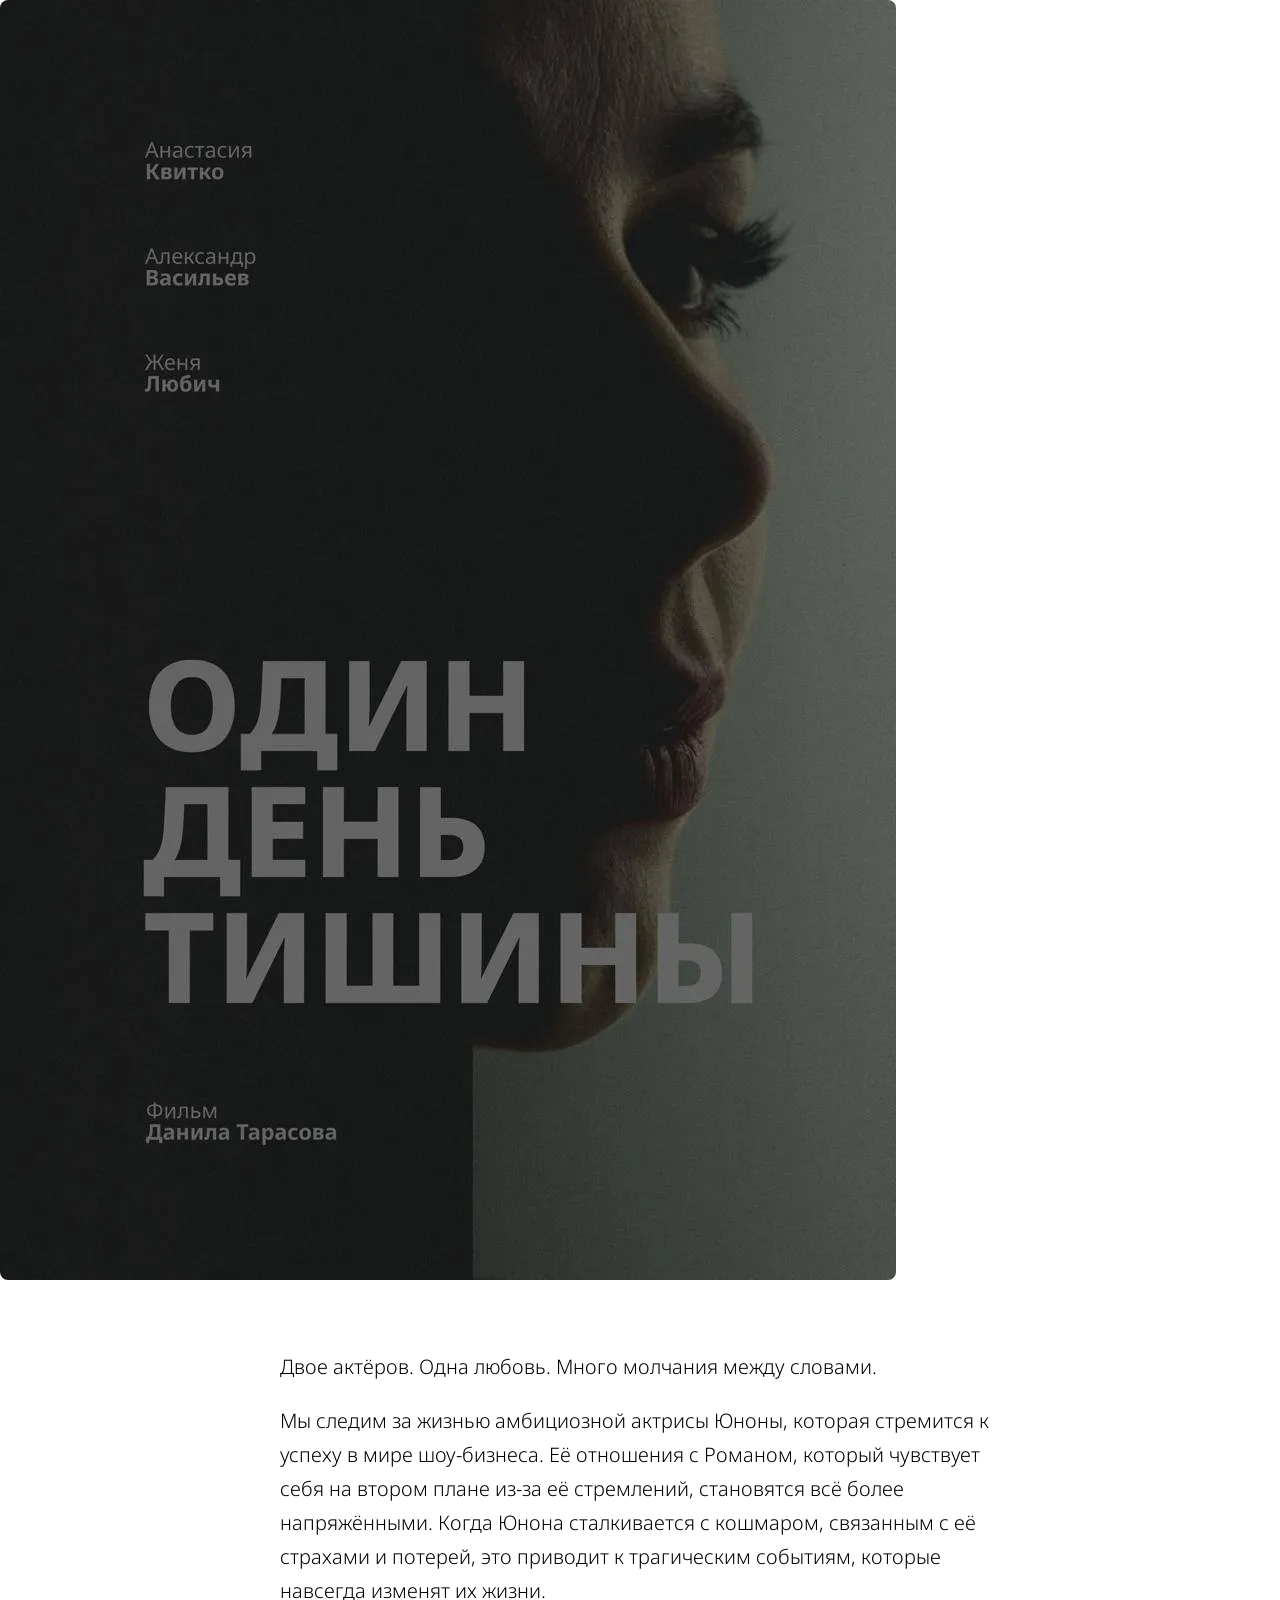
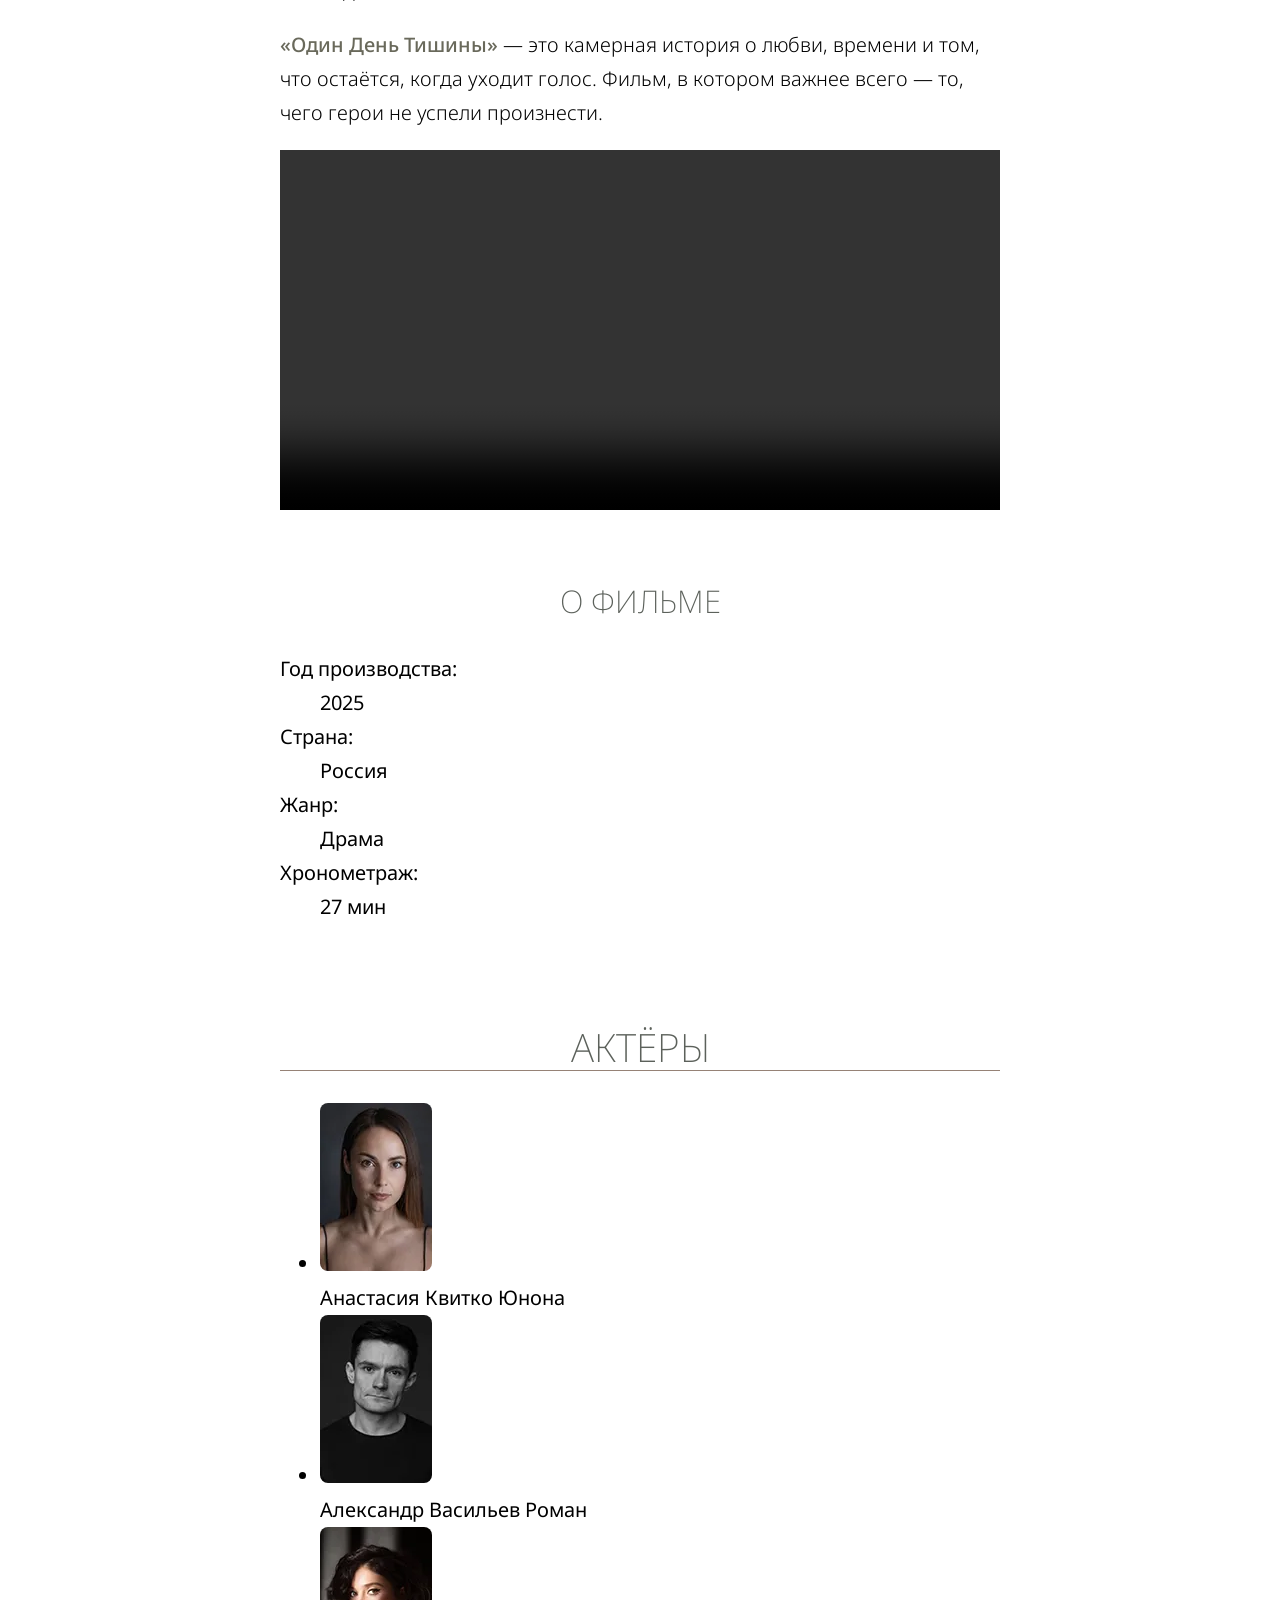
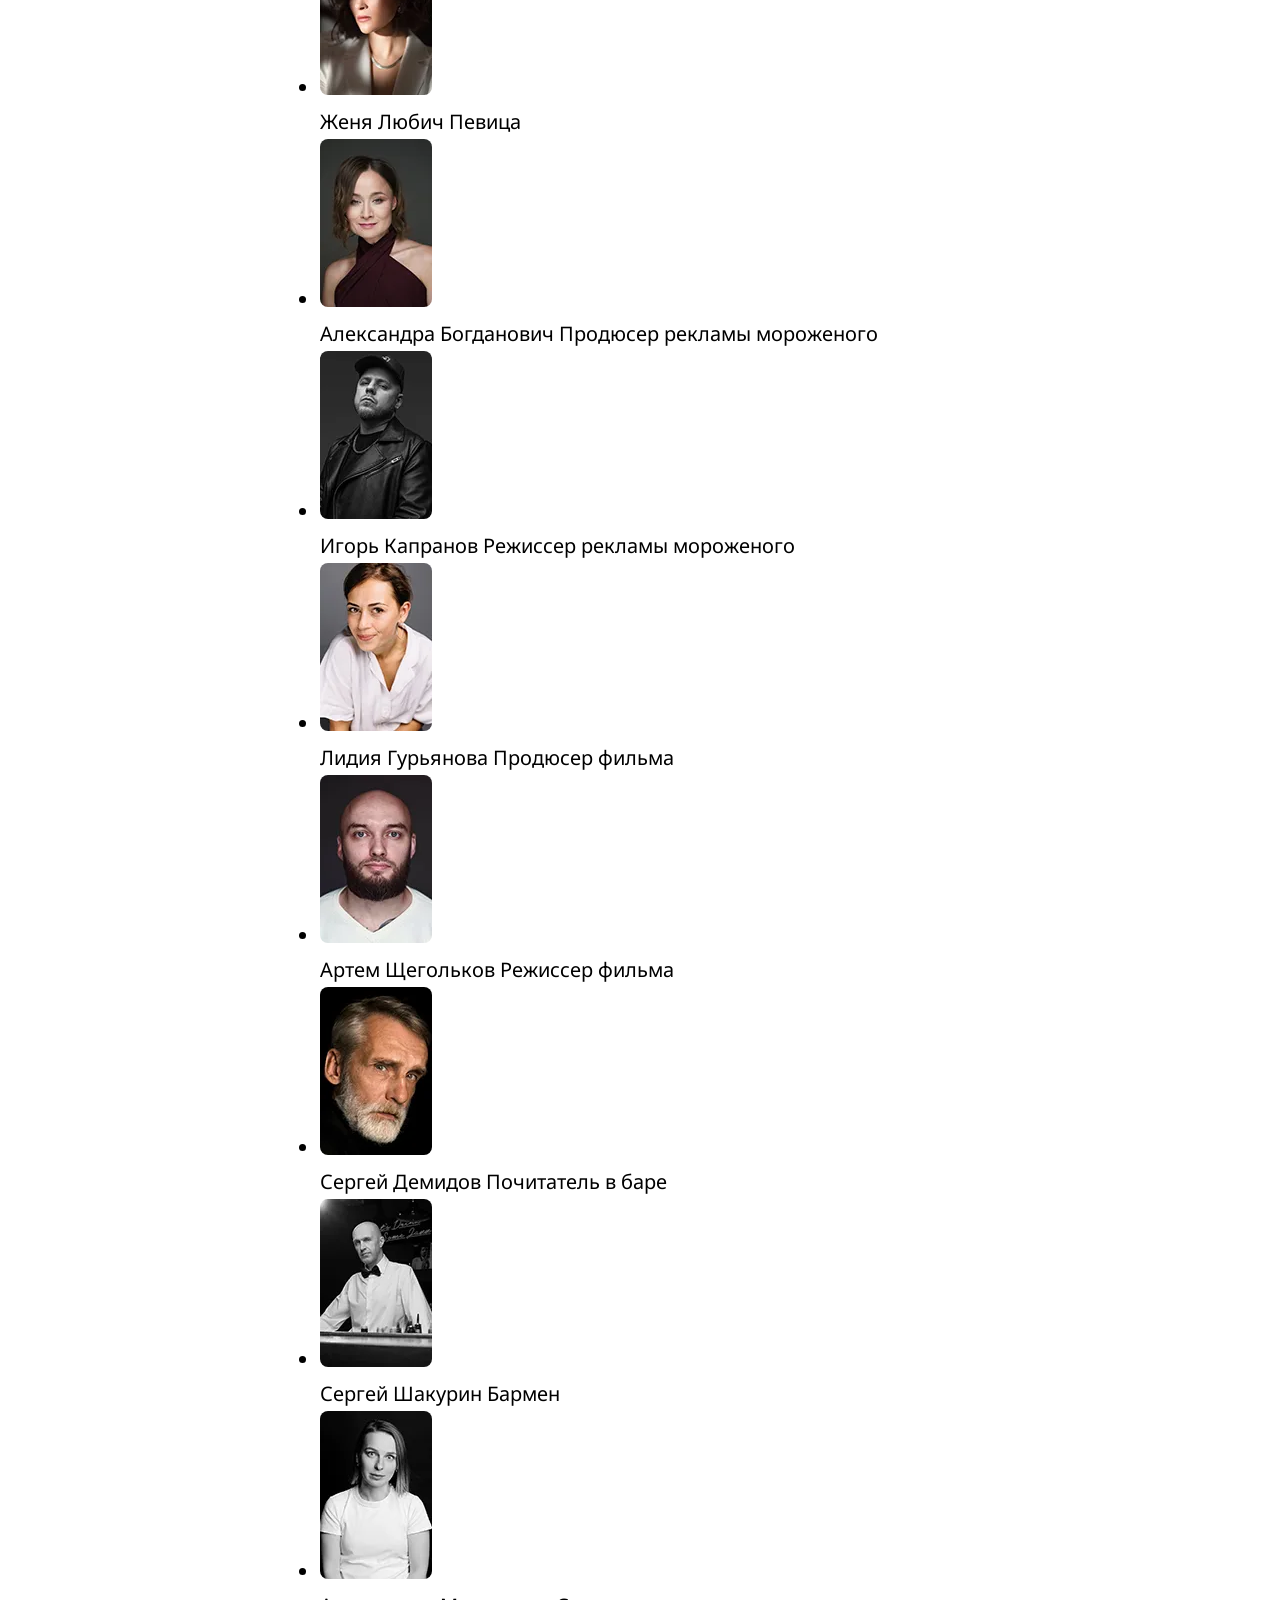
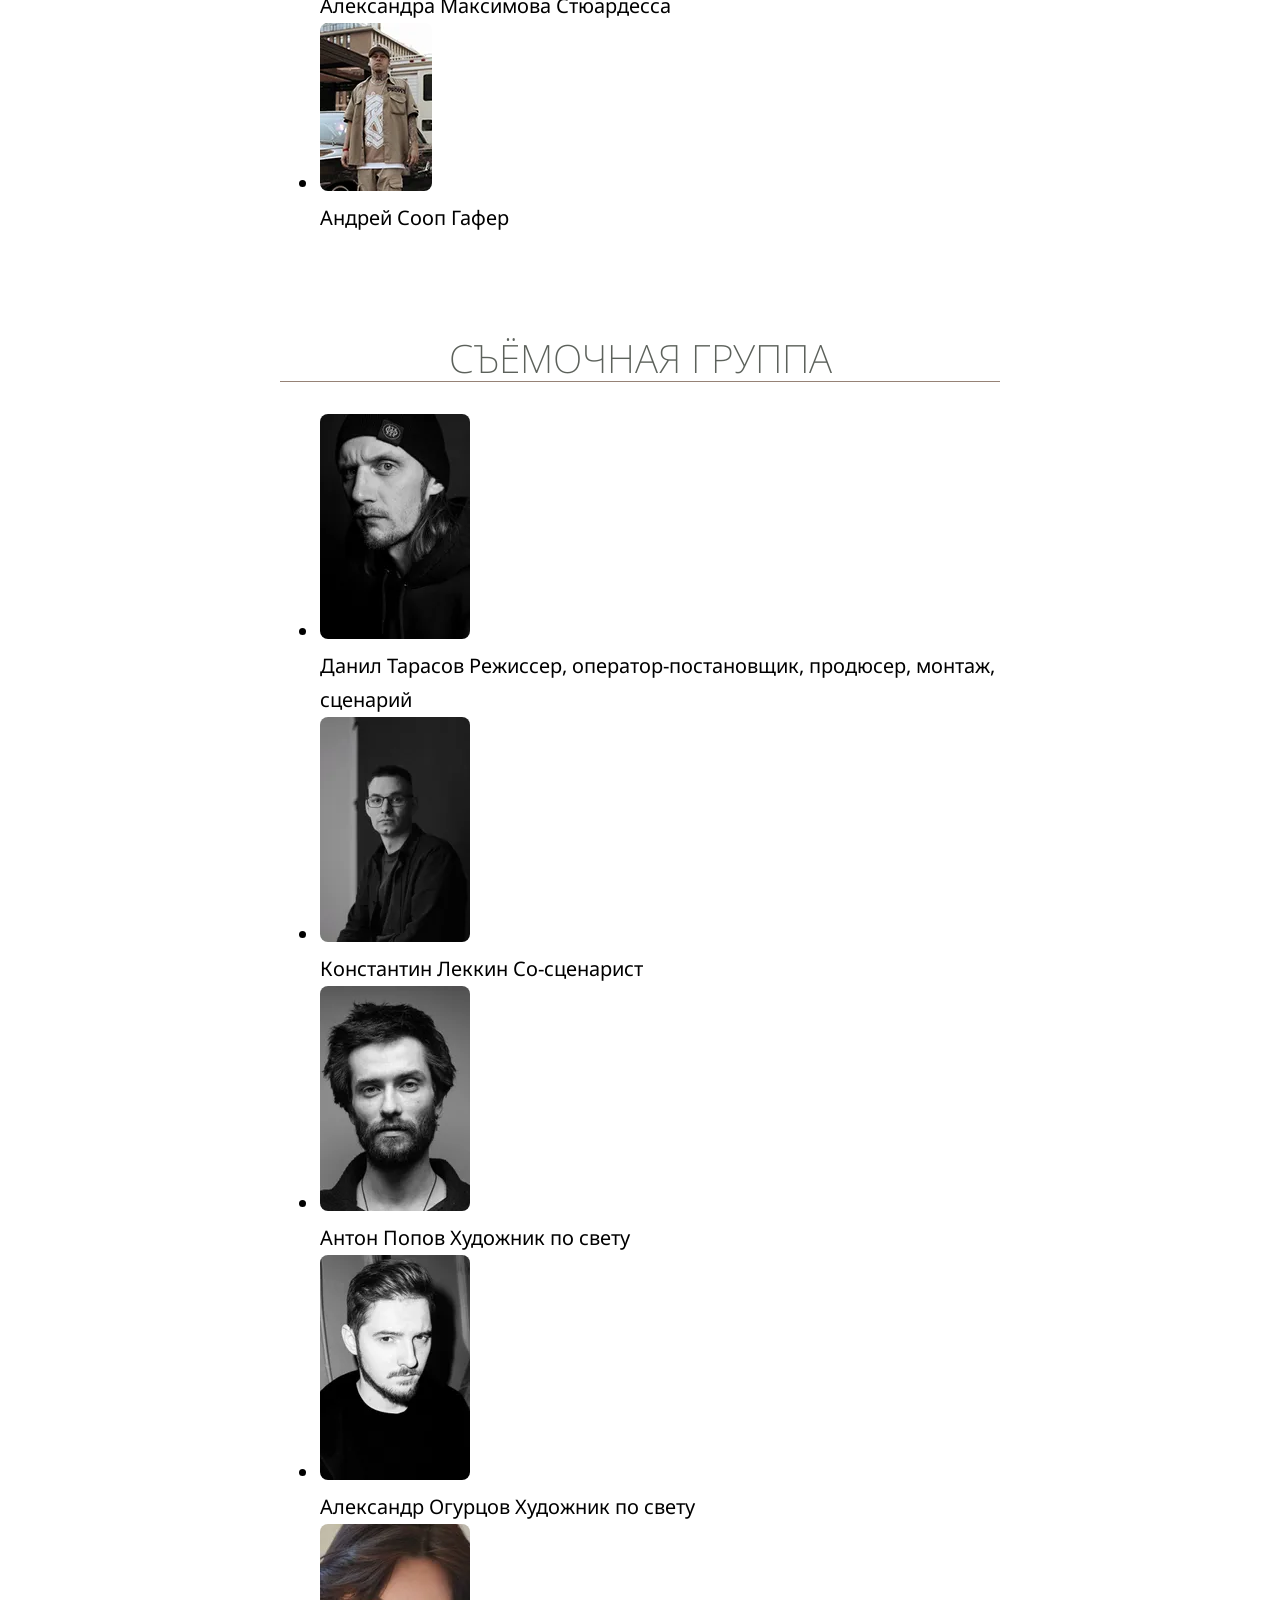
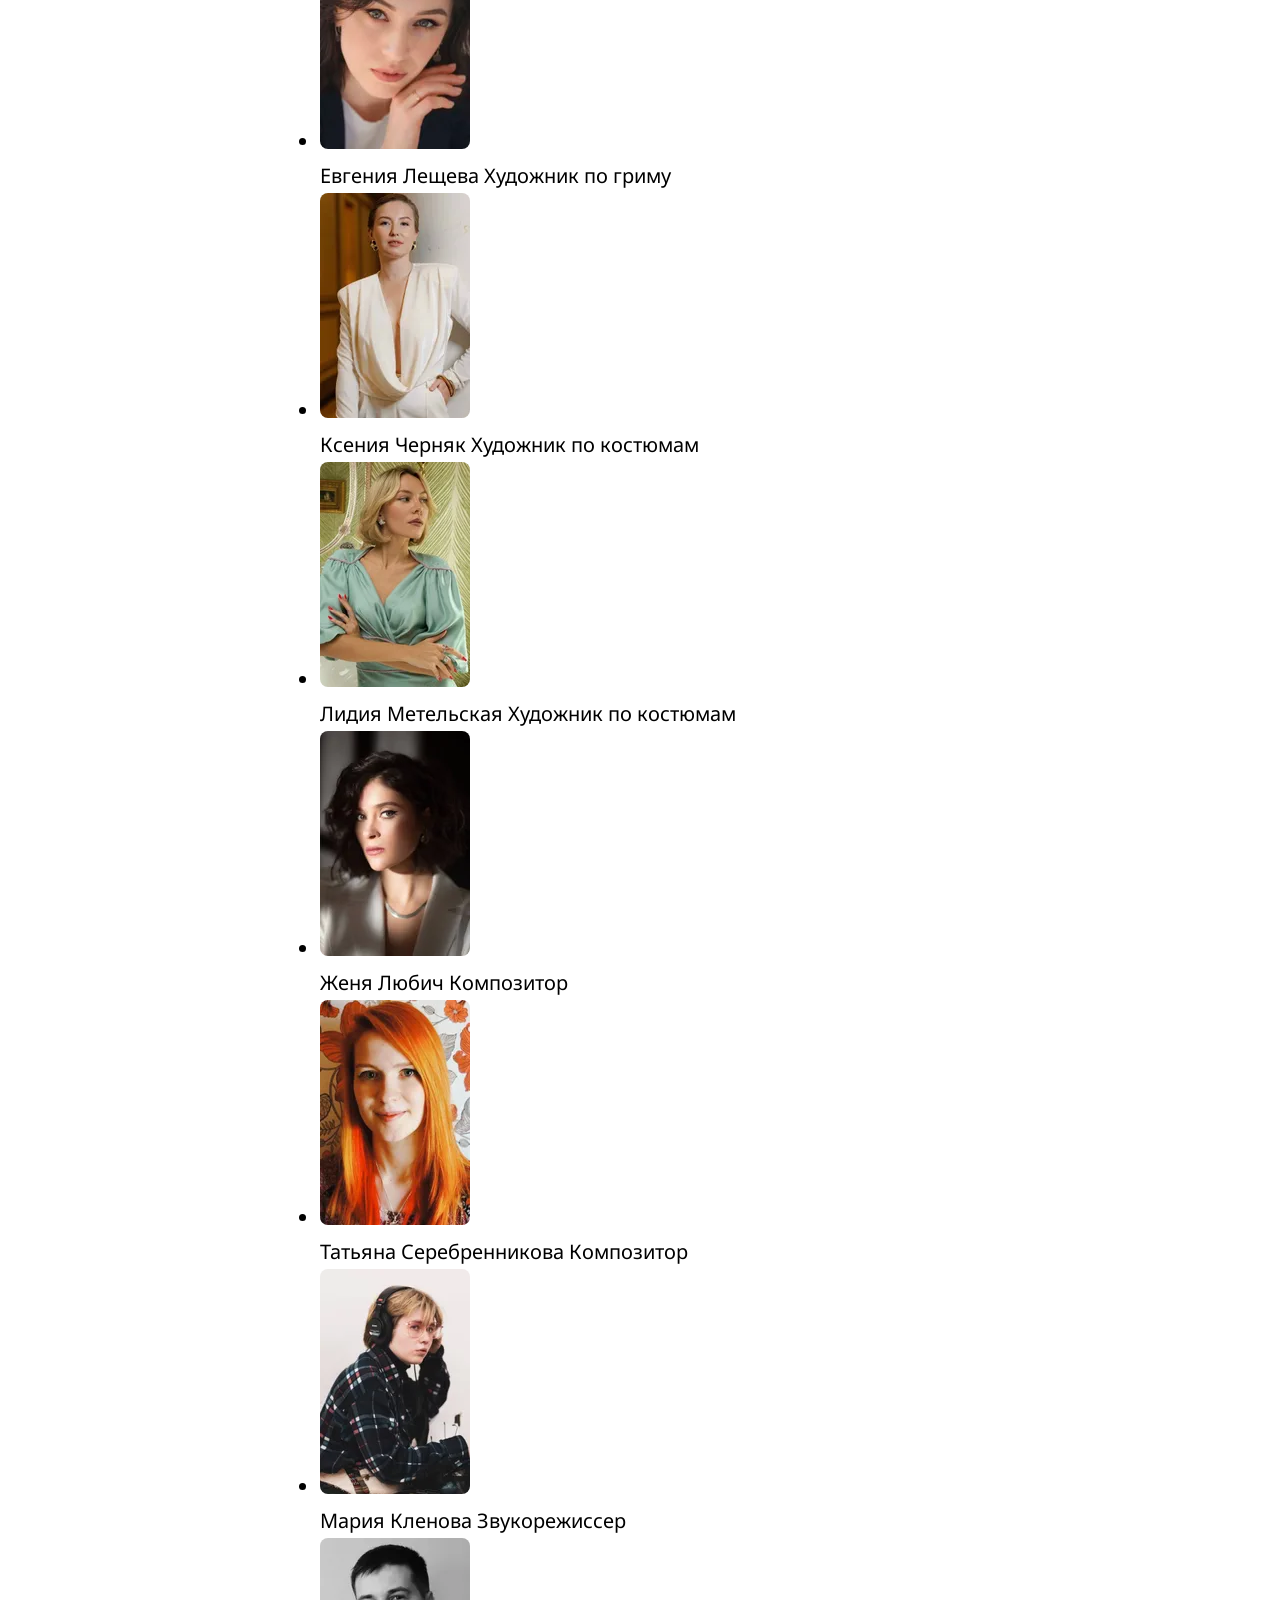
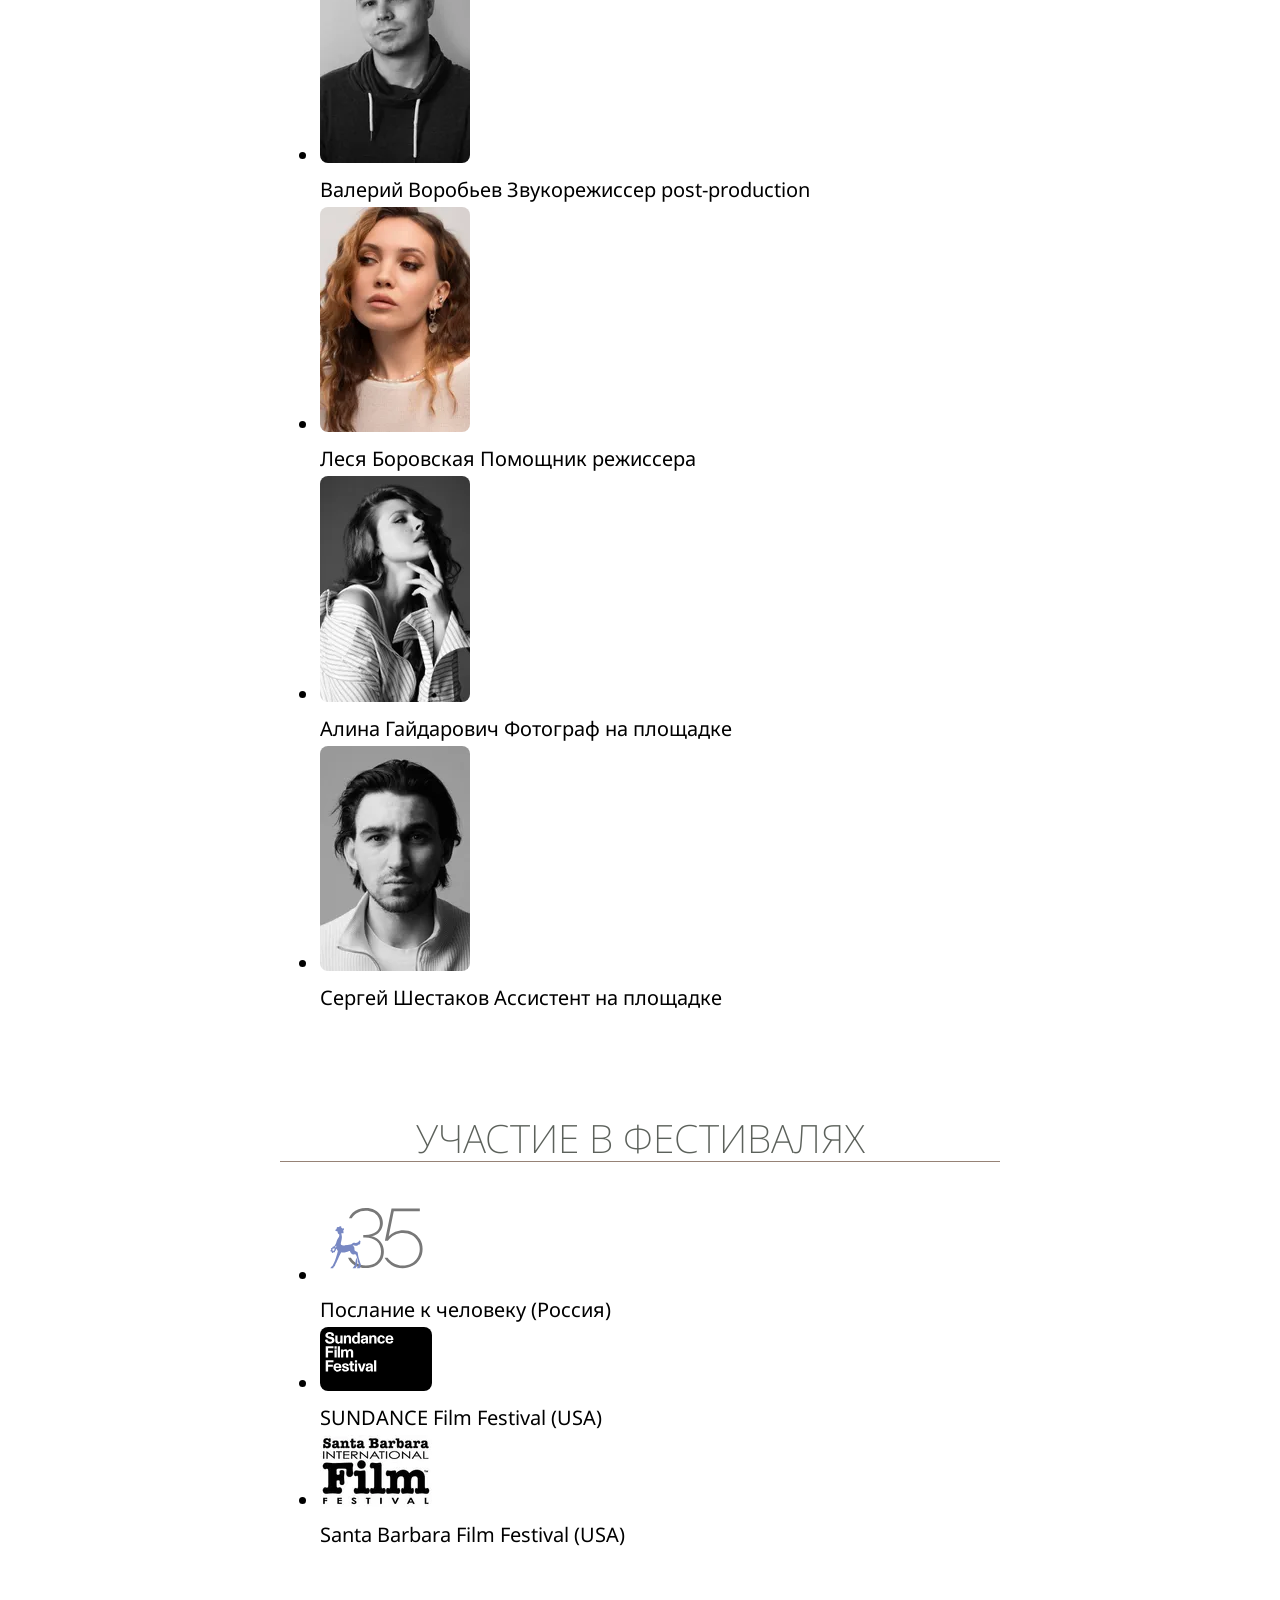
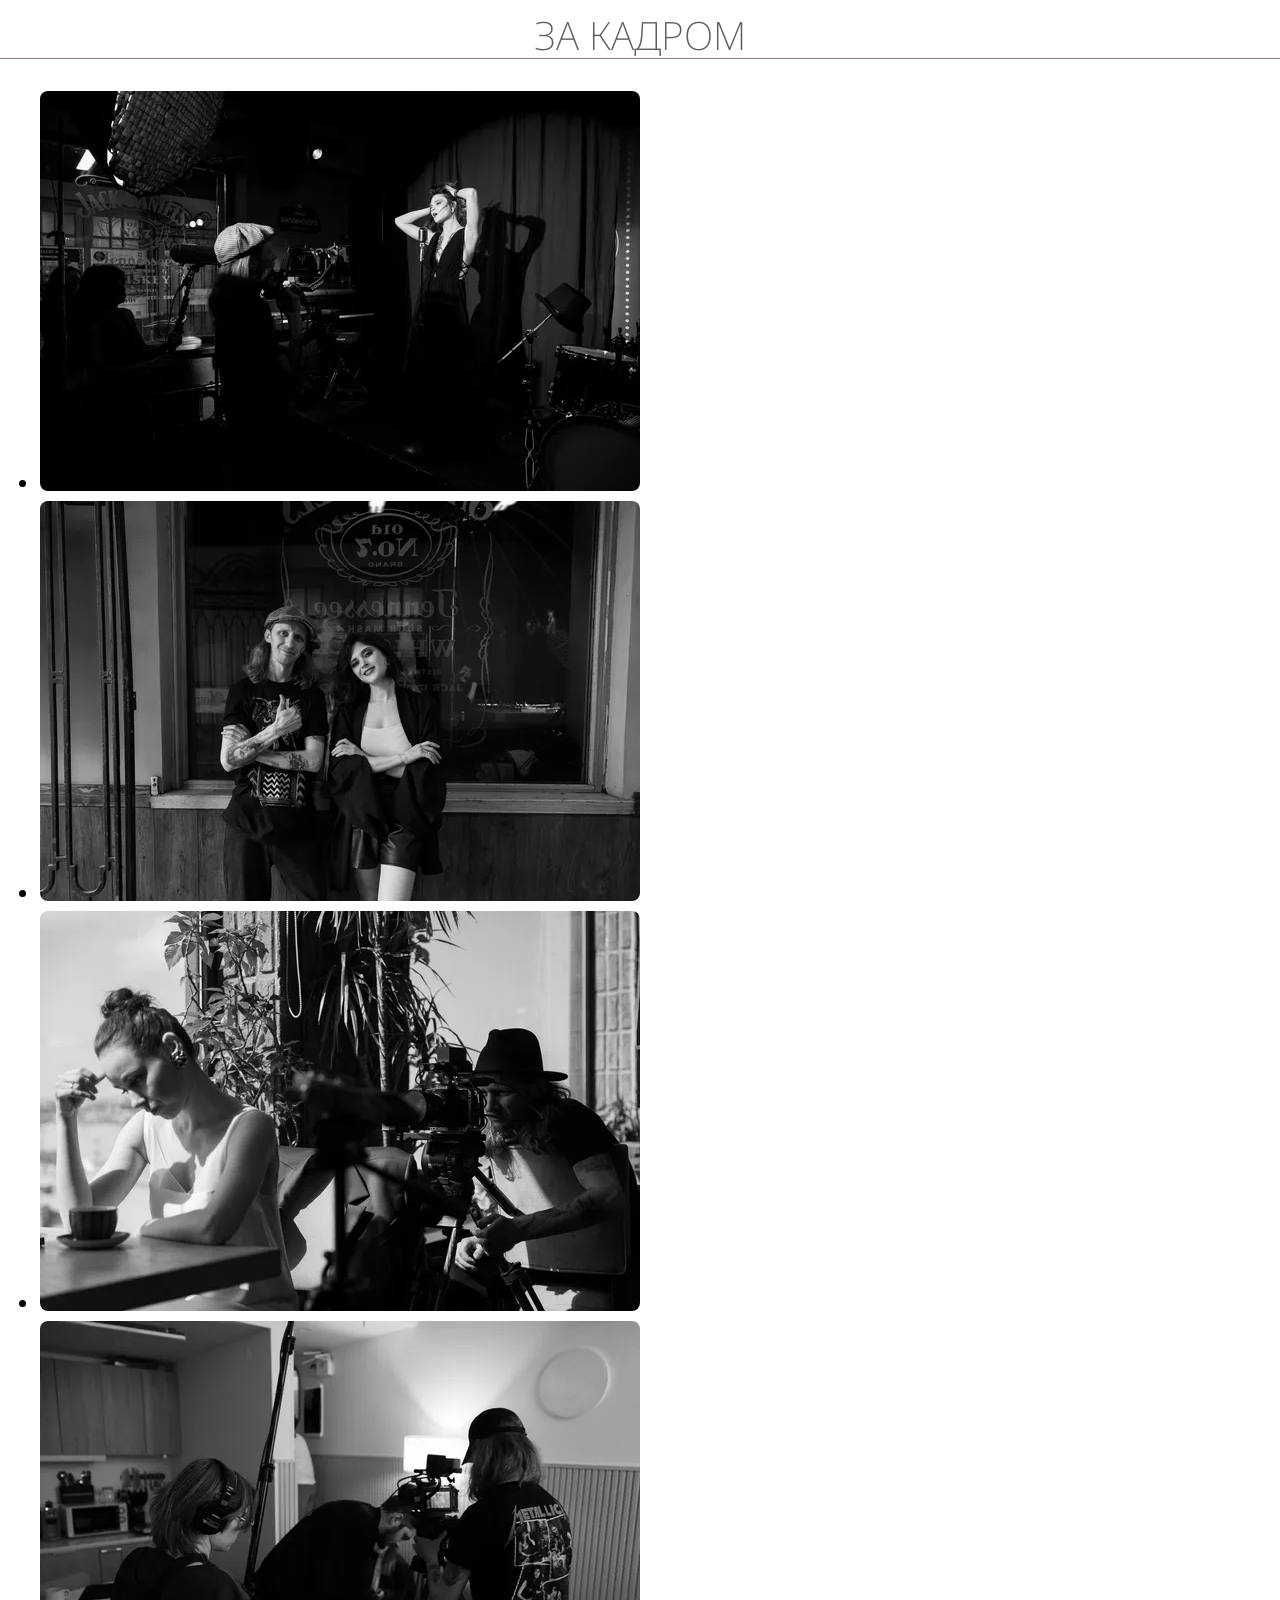
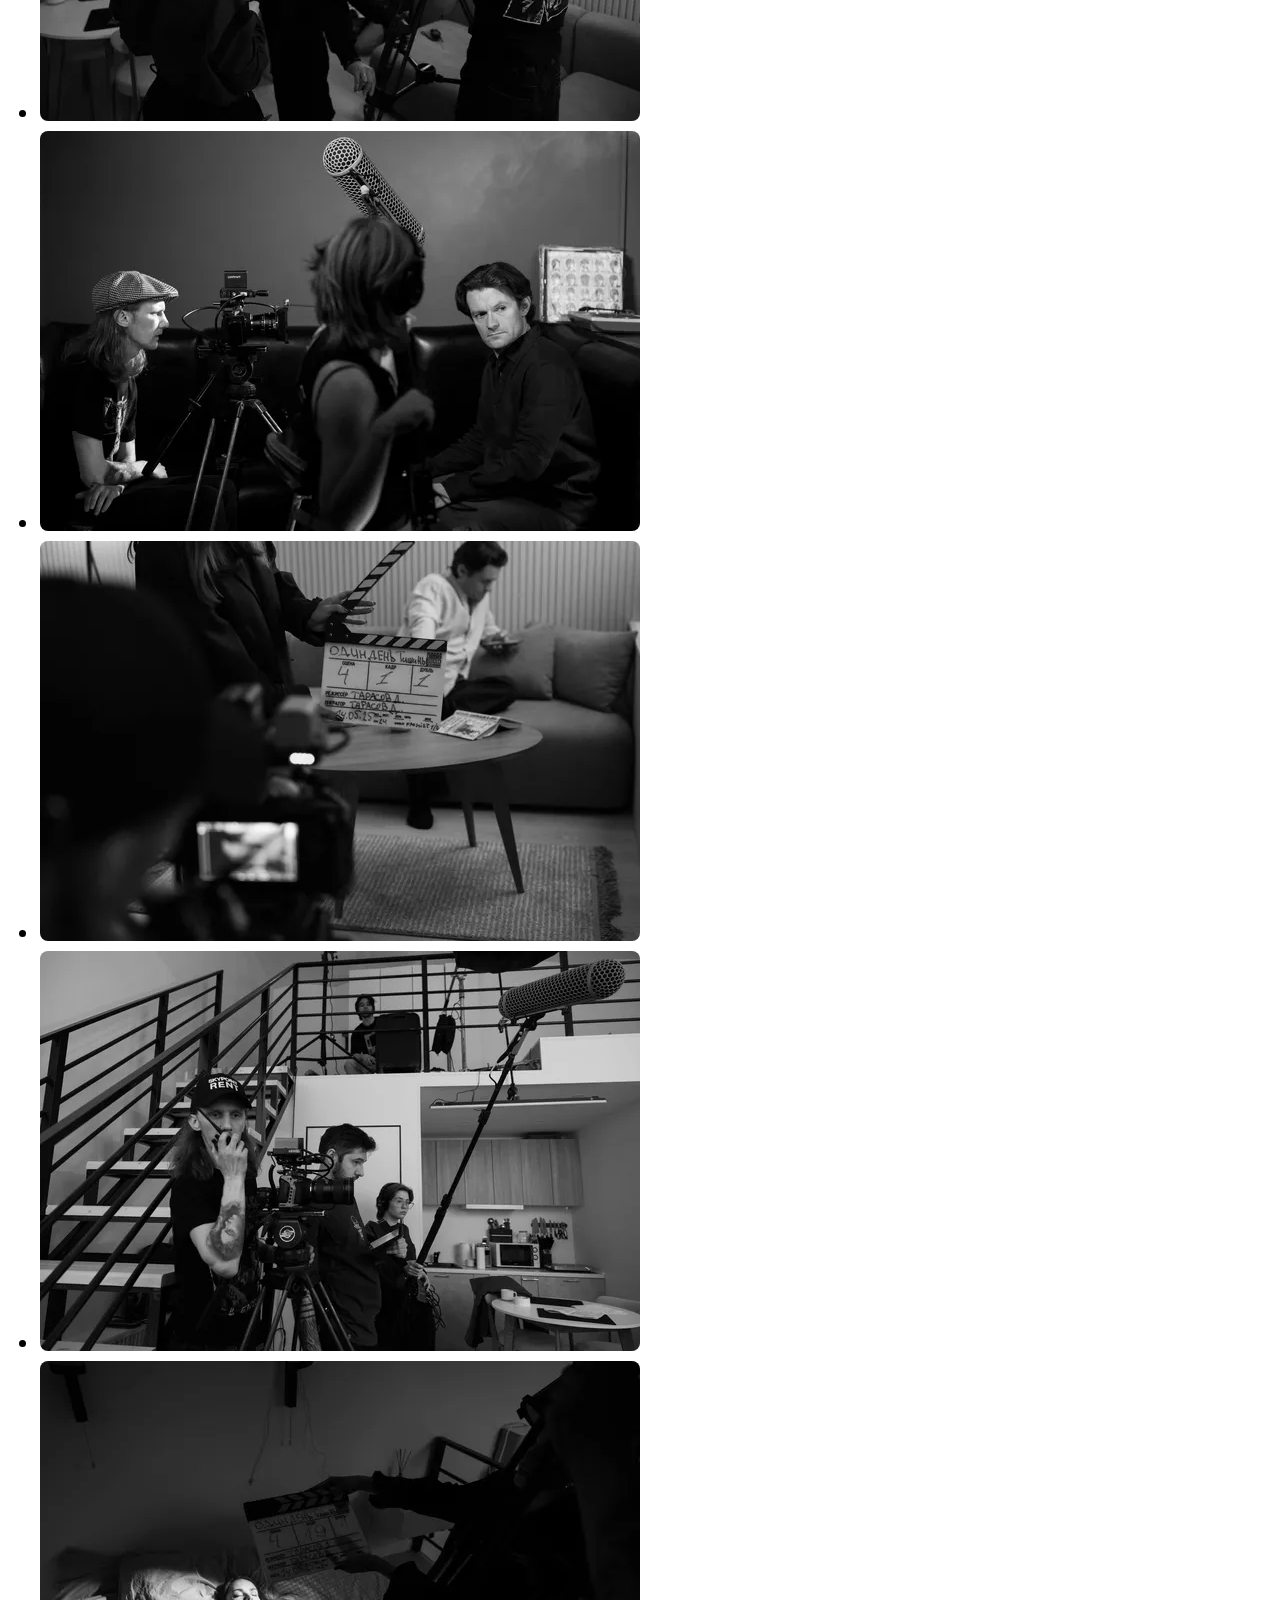
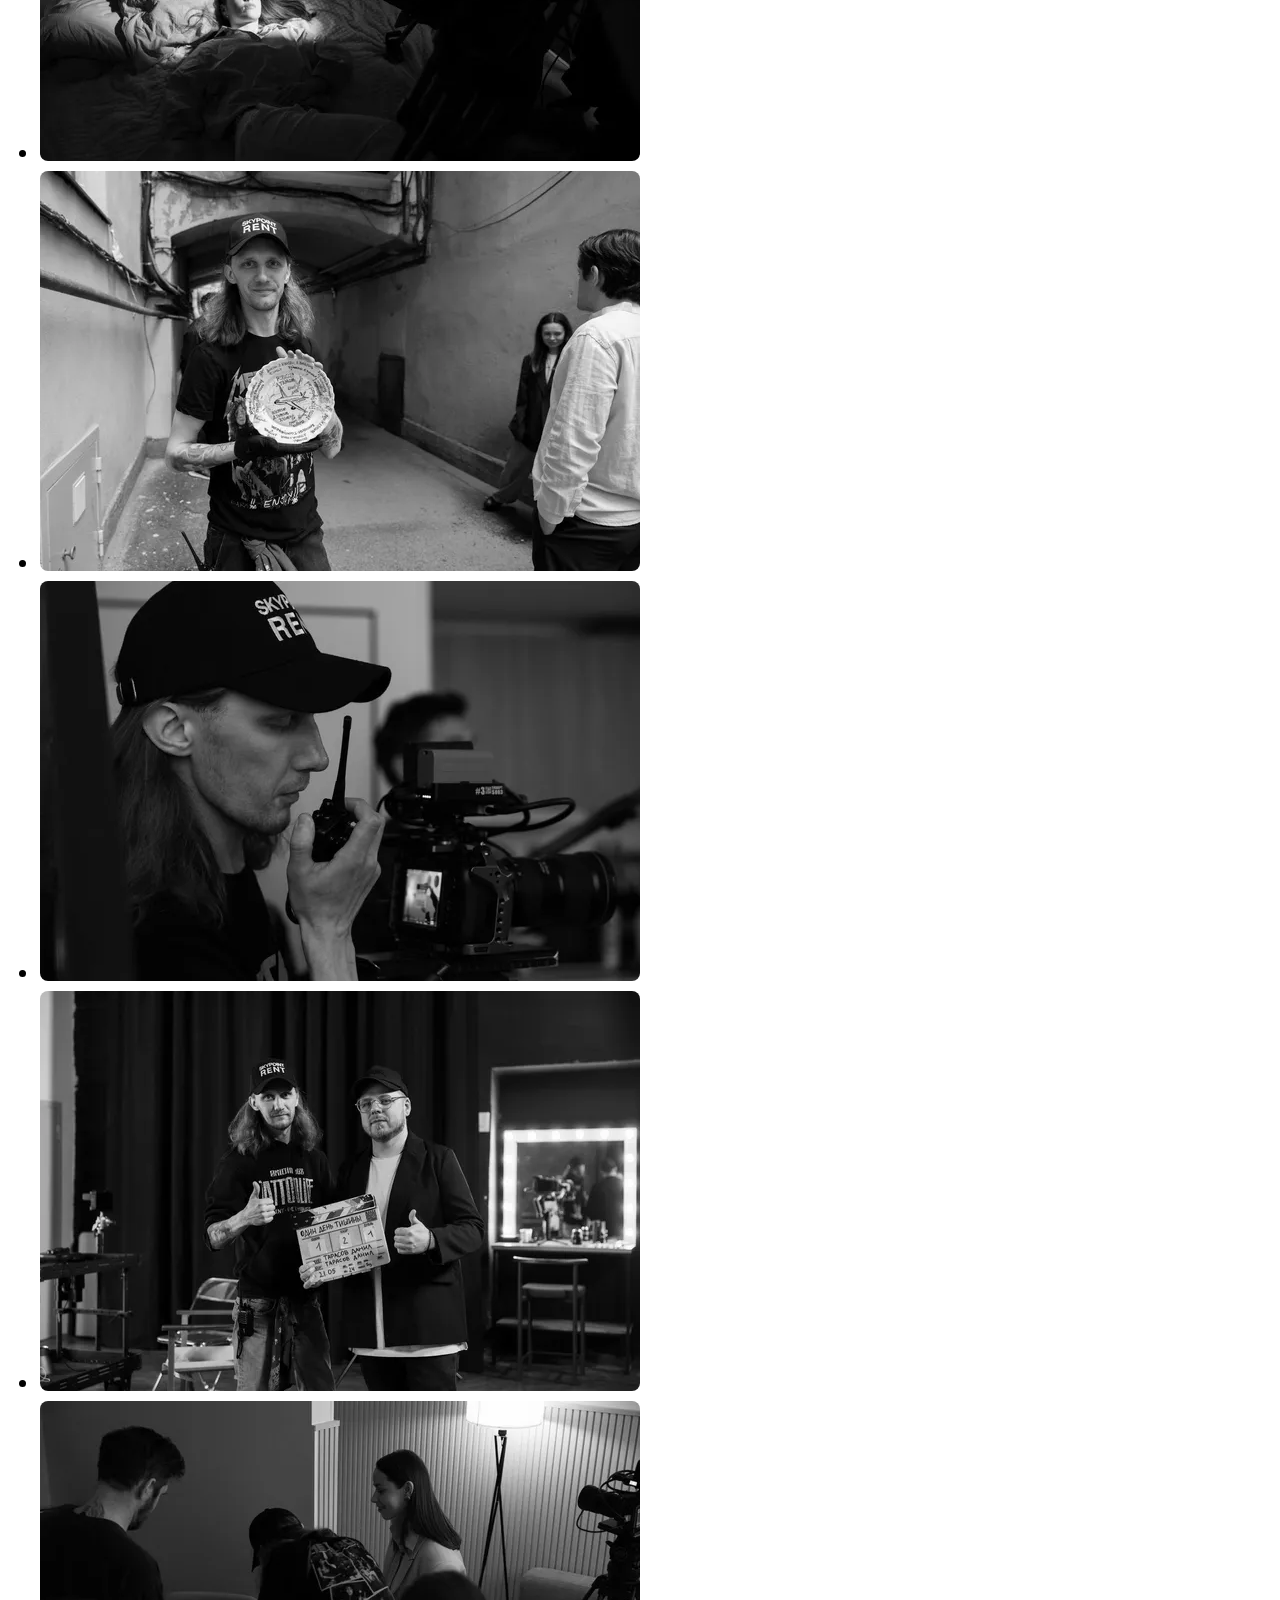
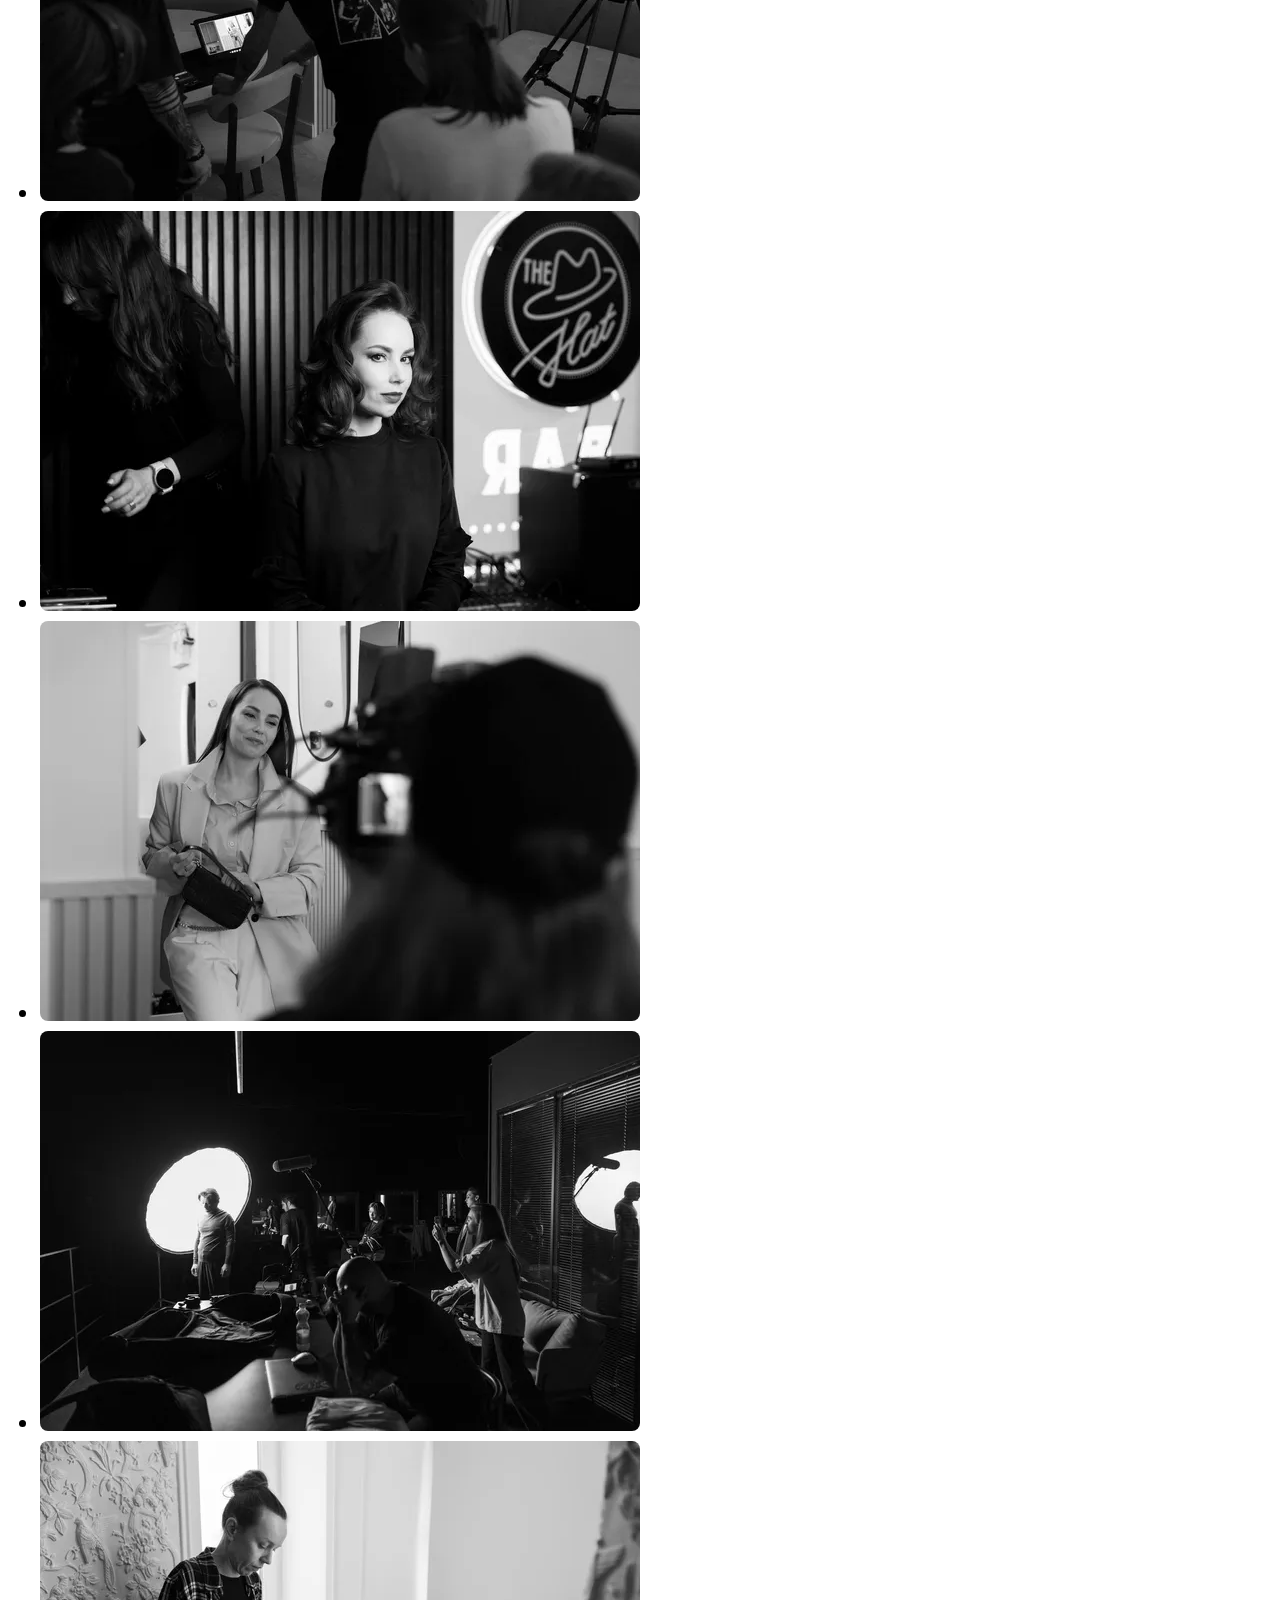
==== commit 56026d1f: "add trailer" ====
--- a/index.html
+++ b/index.html
@@ -1,6 +1,6 @@
 <!DOCTYPE html><html lang="en" data-astro-cid-j7pv25f6> <head><!-- Global Metadata --><meta charset="utf-8"><meta name="viewport" content="width=device-width,initial-scale=1"><link rel="icon" type="image/svg+xml" href="/favicon.svg"><link rel="sitemap" href="/sitemap-index.xml"><link rel="alternate" type="application/rss+xml" title="Один день тишины (2025)" href="https://www.zimensky.ru/rss.xml"><meta name="generator" content="Astro v5.12.1"><!-- Font preloads --><link rel="preconnect" href="https://fonts.googleapis.com"><link rel="preconnect" href="https://fonts.gstatic.com" crossorigin><link href="https://fonts.googleapis.com/css2?family=Noto+Sans:ital,wght@0,100..900;1,100..900&display=swap" rel="stylesheet"><!-- Canonical URL --><link rel="canonical" href="https://www.zimensky.ru/"><!-- Primary Meta Tags --><title>Один день тишины (2025)</title><meta name="title" content="Один день тишины (2025)"><meta name="description" content="Один день тишины - фильм режиссера и сценариста Данилы Тарасова. В ролях: Анастасия Квитко, Александр Васильев, Женя Любич. Страна: Россия, г. Санкт-Петербург и Ленинградская область."><!-- Open Graph / Facebook --><meta property="og:type" content="website"><meta property="og:url" content="https://www.zimensky.ru/"><meta property="og:title" content="Один день тишины (2025)"><meta property="og:description" content="Один день тишины - фильм режиссера и сценариста Данилы Тарасова. В ролях: Анастасия Квитко, Александр Васильев, Женя Любич. Страна: Россия, г. Санкт-Петербург и Ленинградская область."><meta property="og:image" content="https://www.zimensky.ru/_astro/blog-placeholder-1.Bx0Zcyzv.jpg"><!-- Twitter --><meta property="twitter:card" content="summary_large_image"><meta property="twitter:url" content="https://www.zimensky.ru/"><meta property="twitter:title" content="Один день тишины (2025)"><meta property="twitter:description" content="Один день тишины - фильм режиссера и сценариста Данилы Тарасова. В ролях: Анастасия Квитко, Александр Васильев, Женя Любич. Страна: Россия, г. Санкт-Петербург и Ленинградская область."><meta property="twitter:image" content="https://www.zimensky.ru/_astro/blog-placeholder-1.Bx0Zcyzv.jpg"><style>:root{--accent: #69695b;--accent-light: #968276;--black: 15, 18, 25;--gray: 104, 101, 82;--gray-light: #5C615B;--gray-dark: #181A1A;--gray-gradient: var(--gray-light), #968276c2;--box-shadow: 0 2px 6px rgba(var(--gray), 25%), 0 8px 24px rgba(var(--gray), 33%), 0 16px 32px rgba(var(--gray), 33%)}body{font-family:Noto Sans,sans-serif;margin:0;padding:0;text-align:left;word-wrap:break-word;overflow-wrap:break-word;color:rgb(var(--gray-dark));font-size:20px;line-height:1.7}article{width:720px;max-width:calc(100% - 2em);margin:auto;padding:2em 1em}h1,h2,h3,h4,h5,h6{margin:0 0 2rem;color:var(--gray-light);line-height:1.2;text-align:center;text-transform:uppercase;font-weight:200}h1{font-size:3.052em}h2{font-size:2.441em}h3{font-size:1.953em;position:relative}h3:after{content:"";position:absolute;left:0;bottom:0;height:1px;width:100%;background:var(--accent-light)}h4{font-size:1.563em;margin-top:2em}h5{font-size:1.25em}strong,b{font-weight:500;color:var(--accent)}a,a:hover{color:var(--accent)}p{margin-bottom:1em;font-weight:300}.prose p{margin-bottom:2em}textarea{width:100%;font-size:16px}input{font-size:16px}table{width:100%}img{max-width:100%;height:auto;border-radius:8px;object-fit:contain}code{padding:2px 5px;background-color:rgb(var(--gray-light));border-radius:2px}pre{padding:1.5em;border-radius:8px}pre>code{all:unset}blockquote{border-left:4px solid var(--accent);padding:0 0 0 20px;margin:0;font-size:1.333em}hr{border:none;border-top:1px solid rgb(var(--gray-light))}@media (max-width: 720px){body{font-size:18px}}.sr-only{border:0;padding:0;margin:0;position:absolute!important;height:1px;width:1px;overflow:hidden;clip:rect(1px 1px 1px 1px);clip:rect(1px,1px,1px,1px);clip-path:inset(50%);white-space:nowrap}footer[data-astro-cid-sz7xmlte]{padding:2em 1em 6em;background:var(--gray-dark);color:var(--gray-light);text-align:center}.social-links[data-astro-cid-sz7xmlte]{display:flex;justify-content:center;gap:1em;margin-top:1em}.social-links[data-astro-cid-sz7xmlte] a[data-astro-cid-sz7xmlte]{text-decoration:none;color:var(--gray-light);opacity:.7;transition:opacity .2s ease-in-out}.social-links[data-astro-cid-sz7xmlte] a[data-astro-cid-sz7xmlte]:hover{opacity:1}@media (max-width: 720px){footer[data-astro-cid-sz7xmlte]{font-size:smaller}}
 </style>
-<link rel="stylesheet" href="/_astro/index.CQHTvqb1.css"></head> <body data-astro-cid-j7pv25f6> <header data-astro-cid-j7pv25f6> <div class="hero-image" data-astro-cid-j7pv25f6> <img src="/_astro/poster.BVEAyw79_Z1t6AO3.webp" alt="Один день тишины" data-astro-cid-j7pv25f6="true" loading="lazy" decoding="async" fetchpriority="auto" width="896" height="1280"> </div> </header> <main data-astro-cid-j7pv25f6> <article data-astro-cid-j7pv25f6> <p data-astro-cid-j7pv25f6>Двое актёров. Одна любовь. Много молчания между словами.</p> <p data-astro-cid-j7pv25f6>
+<link rel="stylesheet" href="/_astro/index.D-kA8YtL.css"></head> <body data-astro-cid-j7pv25f6> <header data-astro-cid-j7pv25f6> <div class="hero-image" data-astro-cid-j7pv25f6> <img src="/_astro/poster.BVEAyw79_Z1t6AO3.webp" alt="Один день тишины" data-astro-cid-j7pv25f6="true" loading="lazy" decoding="async" fetchpriority="auto" width="896" height="1280"> </div> </header> <main data-astro-cid-j7pv25f6> <article data-astro-cid-j7pv25f6> <p data-astro-cid-j7pv25f6>Двое актёров. Одна любовь. Много молчания между словами.</p> <p data-astro-cid-j7pv25f6>
 Мы следим за жизнью амбициозной актрисы Юноны, которая
 					стремится к успеху в мире шоу-бизнеса. Её отношения с
 					Романом, который чувствует себя на втором плане из-за её
@@ -11,7 +11,7 @@
 </p> <p data-astro-cid-j7pv25f6> <strong data-astro-cid-j7pv25f6>«Один День Тишины»</strong> — это камерная история о
 					любви, времени и том, что остаётся, когда уходит голос. Фильм,
 					в котором важнее всего — то, чего герои не успели произнести.
-</p> <p data-astro-cid-j7pv25f6></p><h4 data-astro-cid-j7pv25f6>О фильме</h4> <dl data-astro-cid-j7pv25f6> <dt data-astro-cid-j7pv25f6>Год производства:</dt> <dd data-astro-cid-j7pv25f6>2025</dd> <dt data-astro-cid-j7pv25f6>Страна:</dt> <dd data-astro-cid-j7pv25f6>Россия</dd> <dt data-astro-cid-j7pv25f6>Жанр:</dt> <dd data-astro-cid-j7pv25f6>Драма</dd> <dt data-astro-cid-j7pv25f6>Хронометраж:</dt> <dd data-astro-cid-j7pv25f6>27 мин</dd> </dl>  </article> <article data-astro-cid-j7pv25f6> <section data-astro-cid-e2ocloyh> <h3 class="title" data-astro-cid-e2ocloyh>Актёры</h3> <ul class="actors" data-astro-cid-e2ocloyh> <li data-astro-cid-e2ocloyh> <img src="/_astro/photo-1.DHXDeOjn_Z1csSXs.webp" alt="Анастасия Квитко" data-astro-cid-e2ocloyh="true" loading="lazy" decoding="async" fetchpriority="auto" width="112" height="168"> <div data-astro-cid-e2ocloyh> <span class="name" data-astro-cid-e2ocloyh>Анастасия Квитко</span> <span class="role" data-astro-cid-e2ocloyh>Юнона</span> </div> </li><li data-astro-cid-e2ocloyh> <img src="/_astro/photo-2.Jmy2Gb72_265v7Y.webp" alt="Александр Васильев" data-astro-cid-e2ocloyh="true" loading="lazy" decoding="async" fetchpriority="auto" width="112" height="168"> <div data-astro-cid-e2ocloyh> <span class="name" data-astro-cid-e2ocloyh>Александр Васильев</span> <span class="role" data-astro-cid-e2ocloyh>Роман</span> </div> </li><li data-astro-cid-e2ocloyh> <img src="/_astro/photo-3.DaWypT7__16VzGO.webp" alt="Женя Любич" data-astro-cid-e2ocloyh="true" loading="lazy" decoding="async" fetchpriority="auto" width="112" height="168"> <div data-astro-cid-e2ocloyh> <span class="name" data-astro-cid-e2ocloyh>Женя Любич</span> <span class="role" data-astro-cid-e2ocloyh>Певица</span> </div> </li><li data-astro-cid-e2ocloyh> <img src="/_astro/photo-4.B36jvo_t_Z1vyvVS.webp" alt="Александра Богданович" data-astro-cid-e2ocloyh="true" loading="lazy" decoding="async" fetchpriority="auto" width="112" height="168"> <div data-astro-cid-e2ocloyh> <span class="name" data-astro-cid-e2ocloyh>Александра Богданович</span> <span class="role" data-astro-cid-e2ocloyh>Продюсер рекламы мороженого</span> </div> </li><li data-astro-cid-e2ocloyh> <img src="/_astro/photo-5.GKibmDbN_209Lge.webp" alt="Игорь Капранов" data-astro-cid-e2ocloyh="true" loading="lazy" decoding="async" fetchpriority="auto" width="112" height="168"> <div data-astro-cid-e2ocloyh> <span class="name" data-astro-cid-e2ocloyh>Игорь Капранов</span> <span class="role" data-astro-cid-e2ocloyh>Режиссер рекламы мороженого</span> </div> </li><li data-astro-cid-e2ocloyh> <img src="/_astro/photo-6.Bzamn4T7_Z12KL4M.webp" alt="Лидия Гурьянова" data-astro-cid-e2ocloyh="true" loading="lazy" decoding="async" fetchpriority="auto" width="112" height="168"> <div data-astro-cid-e2ocloyh> <span class="name" data-astro-cid-e2ocloyh>Лидия Гурьянова</span> <span class="role" data-astro-cid-e2ocloyh>Продюсер фильма</span> </div> </li><li data-astro-cid-e2ocloyh> <img src="/_astro/photo-7.DVjyr-2L_Z18M12.webp" alt="Артем Щегольков" data-astro-cid-e2ocloyh="true" loading="lazy" decoding="async" fetchpriority="auto" width="112" height="168"> <div data-astro-cid-e2ocloyh> <span class="name" data-astro-cid-e2ocloyh>Артем Щегольков</span> <span class="role" data-astro-cid-e2ocloyh>Режиссер фильма</span> </div> </li><li data-astro-cid-e2ocloyh> <img src="/_astro/photo-8.C9O9emoT_Z1xt9OQ.webp" alt="Сергей Демидов" data-astro-cid-e2ocloyh="true" loading="lazy" decoding="async" fetchpriority="auto" width="112" height="168"> <div data-astro-cid-e2ocloyh> <span class="name" data-astro-cid-e2ocloyh>Сергей Демидов</span> <span class="role" data-astro-cid-e2ocloyh>Почитатель в баре</span> </div> </li><li data-astro-cid-e2ocloyh> <img src="/_astro/photo-9.CDXHxVGS_Z2gy2Kf.webp" alt="Сергей Шакурин" data-astro-cid-e2ocloyh="true" loading="lazy" decoding="async" fetchpriority="auto" width="112" height="168"> <div data-astro-cid-e2ocloyh> <span class="name" data-astro-cid-e2ocloyh>Сергей Шакурин</span> <span class="role" data-astro-cid-e2ocloyh>Бармен</span> </div> </li><li data-astro-cid-e2ocloyh> <img src="/_astro/photo-10.iqnuPu9S_Z2jw384.webp" alt="Александра Максимова" data-astro-cid-e2ocloyh="true" loading="lazy" decoding="async" fetchpriority="auto" width="112" height="168"> <div data-astro-cid-e2ocloyh> <span class="name" data-astro-cid-e2ocloyh>Александра Максимова</span> <span class="role" data-astro-cid-e2ocloyh>Стюардесса</span> </div> </li><li data-astro-cid-e2ocloyh> <img src="/_astro/photo-11.BRDFUyJf_20jqic.webp" alt="Андрей Сооп" data-astro-cid-e2ocloyh="true" loading="lazy" decoding="async" fetchpriority="auto" width="112" height="168"> <div data-astro-cid-e2ocloyh> <span class="name" data-astro-cid-e2ocloyh>Андрей Сооп</span> <span class="role" data-astro-cid-e2ocloyh>Гафер</span> </div> </li> </ul> </section>  </article> <section class="crew-wrapper" data-astro-cid-n2ozrhpm> <article data-astro-cid-n2ozrhpm> <h3 data-astro-cid-n2ozrhpm>Съёмочная группа</h3> <ul class="crew" data-astro-cid-n2ozrhpm> <li data-astro-cid-n2ozrhpm> <div class="image" data-astro-cid-n2ozrhpm> <img src="/_astro/photo_1.TMqr6aH4_revxI.webp" alt="Данил Тарасов" data-astro-cid-n2ozrhpm="true" loading="lazy" decoding="async" fetchpriority="auto" width="150" height="225"> </div> <div data-astro-cid-n2ozrhpm> <span class="name" data-astro-cid-n2ozrhpm>Данил Тарасов</span> <span class="role" data-astro-cid-n2ozrhpm>Режиссер, оператор-постановщик, продюсер, монтаж, сценарий</span> </div> </li><li data-astro-cid-n2ozrhpm> <div class="image" data-astro-cid-n2ozrhpm> <img src="/_astro/photo_2.BJTf9_G3_lAkhv.webp" alt="Константин Леккин" data-astro-cid-n2ozrhpm="true" loading="lazy" decoding="async" fetchpriority="auto" width="150" height="225"> </div> <div data-astro-cid-n2ozrhpm> <span class="name" data-astro-cid-n2ozrhpm>Константин Леккин</span> <span class="role" data-astro-cid-n2ozrhpm>Со-сценарист</span> </div> </li><li data-astro-cid-n2ozrhpm> <div class="image" data-astro-cid-n2ozrhpm> <img src="/_astro/photo_3.CdO6479U_uXgJf.webp" alt="Антон Попов" data-astro-cid-n2ozrhpm="true" loading="lazy" decoding="async" fetchpriority="auto" width="150" height="225"> </div> <div data-astro-cid-n2ozrhpm> <span class="name" data-astro-cid-n2ozrhpm>Антон Попов</span> <span class="role" data-astro-cid-n2ozrhpm>Художник по свету</span> </div> </li><li data-astro-cid-n2ozrhpm> <div class="image" data-astro-cid-n2ozrhpm> <img src="/_astro/photo_4.BTjMwOc3_2nHfwa.webp" alt="Александр Огурцов" data-astro-cid-n2ozrhpm="true" loading="lazy" decoding="async" fetchpriority="auto" width="150" height="225"> </div> <div data-astro-cid-n2ozrhpm> <span class="name" data-astro-cid-n2ozrhpm>Александр Огурцов</span> <span class="role" data-astro-cid-n2ozrhpm>Художник по свету</span> </div> </li><li data-astro-cid-n2ozrhpm> <div class="image" data-astro-cid-n2ozrhpm> <img src="/_astro/photo_5.DR1bQnnQ_26Bcd9.webp" alt="Евгения Лещева" data-astro-cid-n2ozrhpm="true" loading="lazy" decoding="async" fetchpriority="auto" width="150" height="225"> </div> <div data-astro-cid-n2ozrhpm> <span class="name" data-astro-cid-n2ozrhpm>Евгения Лещева</span> <span class="role" data-astro-cid-n2ozrhpm>Художник по гриму</span> </div> </li><li data-astro-cid-n2ozrhpm> <div class="image" data-astro-cid-n2ozrhpm> <img src="/_astro/photo_14.bcP0lwng_2qx1mI.webp" alt="Ксения Черняк" data-astro-cid-n2ozrhpm="true" loading="lazy" decoding="async" fetchpriority="auto" width="150" height="225"> </div> <div data-astro-cid-n2ozrhpm> <span class="name" data-astro-cid-n2ozrhpm>Ксения Черняк</span> <span class="role" data-astro-cid-n2ozrhpm>Художник по костюмам</span> </div> </li><li data-astro-cid-n2ozrhpm> <div class="image" data-astro-cid-n2ozrhpm> <img src="/_astro/photo_10.DULUBMCG_1UkTD0.webp" alt="Лидия Метельская" data-astro-cid-n2ozrhpm="true" loading="lazy" decoding="async" fetchpriority="auto" width="150" height="225"> </div> <div data-astro-cid-n2ozrhpm> <span class="name" data-astro-cid-n2ozrhpm>Лидия Метельская</span> <span class="role" data-astro-cid-n2ozrhpm>Художник по костюмам</span> </div> </li><li data-astro-cid-n2ozrhpm> <div class="image" data-astro-cid-n2ozrhpm> <img src="/_astro/photo_6.DdGwbwFp_1fDhym.webp" alt="Женя Любич" data-astro-cid-n2ozrhpm="true" loading="lazy" decoding="async" fetchpriority="auto" width="150" height="225"> </div> <div data-astro-cid-n2ozrhpm> <span class="name" data-astro-cid-n2ozrhpm>Женя Любич</span> <span class="role" data-astro-cid-n2ozrhpm>Композитор</span> </div> </li><li data-astro-cid-n2ozrhpm> <div class="image" data-astro-cid-n2ozrhpm> <img src="/_astro/photo_7.Cx3s7QCL_1BQfKJ.webp" alt="Татьяна Серебренникова" data-astro-cid-n2ozrhpm="true" loading="lazy" decoding="async" fetchpriority="auto" width="150" height="225"> </div> <div data-astro-cid-n2ozrhpm> <span class="name" data-astro-cid-n2ozrhpm>Татьяна Серебренникова</span> <span class="role" data-astro-cid-n2ozrhpm>Композитор</span> </div> </li><li data-astro-cid-n2ozrhpm> <div class="image" data-astro-cid-n2ozrhpm> <img src="/_astro/photo_8.BPe5Baty_Z25qC0i.webp" alt="Мария Кленова" data-astro-cid-n2ozrhpm="true" loading="lazy" decoding="async" fetchpriority="auto" width="150" height="225"> </div> <div data-astro-cid-n2ozrhpm> <span class="name" data-astro-cid-n2ozrhpm>Мария Кленова</span> <span class="role" data-astro-cid-n2ozrhpm>Звукорежиссер</span> </div> </li><li data-astro-cid-n2ozrhpm> <div class="image" data-astro-cid-n2ozrhpm> <img src="/_astro/photo_13.DeiEl3e4_Z1fb1Hj.webp" alt="Валерий Воробьев" data-astro-cid-n2ozrhpm="true" loading="lazy" decoding="async" fetchpriority="auto" width="150" height="225"> </div> <div data-astro-cid-n2ozrhpm> <span class="name" data-astro-cid-n2ozrhpm>Валерий Воробьев</span> <span class="role" data-astro-cid-n2ozrhpm>Звукорежиссер post-production</span> </div> </li><li data-astro-cid-n2ozrhpm> <div class="image" data-astro-cid-n2ozrhpm> <img src="/_astro/photo_9.CaFtzImj_Zeci6k.webp" alt="Леся Боровская" data-astro-cid-n2ozrhpm="true" loading="lazy" decoding="async" fetchpriority="auto" width="150" height="225"> </div> <div data-astro-cid-n2ozrhpm> <span class="name" data-astro-cid-n2ozrhpm>Леся Боровская</span> <span class="role" data-astro-cid-n2ozrhpm>Помощник режиссера</span> </div> </li><li data-astro-cid-n2ozrhpm> <div class="image" data-astro-cid-n2ozrhpm> <img src="/_astro/photo_11.BLV1EAS3_ZFvzV8.webp" alt="Алина Гайдарович" data-astro-cid-n2ozrhpm="true" loading="lazy" decoding="async" fetchpriority="auto" width="150" height="225"> </div> <div data-astro-cid-n2ozrhpm> <span class="name" data-astro-cid-n2ozrhpm>Алина Гайдарович</span> <span class="role" data-astro-cid-n2ozrhpm>Фотограф на площадке</span> </div> </li><li data-astro-cid-n2ozrhpm> <div class="image" data-astro-cid-n2ozrhpm> <img src="/_astro/photo_12.DpadDnF0_Z2nMj8z.webp" alt="Сергей Шестаков" data-astro-cid-n2ozrhpm="true" loading="lazy" decoding="async" fetchpriority="auto" width="150" height="225"> </div> <div data-astro-cid-n2ozrhpm> <span class="name" data-astro-cid-n2ozrhpm>Сергей Шестаков</span> <span class="role" data-astro-cid-n2ozrhpm>Ассистент на площадке</span> </div> </li> </ul> </article> </section>  <article data-astro-cid-j7pv25f6> <section data-astro-cid-q7aci53a> <h3 class="title" data-astro-cid-q7aci53a>Участие в фестивалях</h3> <ul class="items" data-astro-cid-q7aci53a> <li data-astro-cid-q7aci53a> <div data-astro-cid-q7aci53a> <img src="/_astro/poslanie.CWNg1ity_Z26536B.svg" alt="Послание к человеку (Россия)" data-astro-cid-q7aci53a="true" loading="lazy" decoding="async" fetchpriority="auto" width="112" height="168"> </div> <div class="name" data-astro-cid-q7aci53a>Послание к человеку (Россия)</div> </li><li data-astro-cid-q7aci53a> <div data-astro-cid-q7aci53a> <img src="/_astro/sundance.Cpk_TApm_Z26536B.svg" alt="SUNDANCE Film Festival (USA)" data-astro-cid-q7aci53a="true" loading="lazy" decoding="async" fetchpriority="auto" width="112" height="168"> </div> <div class="name" data-astro-cid-q7aci53a>SUNDANCE Film Festival (USA)</div> </li><li data-astro-cid-q7aci53a> <div data-astro-cid-q7aci53a> <img src="/_astro/Sbiff_logo.D5s_ENMv_JcF0s.webp" alt="Santa Barbara Film Festival (USA)" data-astro-cid-q7aci53a="true" loading="lazy" decoding="async" fetchpriority="auto" width="112" height="168"> </div> <div class="name" data-astro-cid-q7aci53a>Santa Barbara Film Festival (USA)</div> </li> </ul> </section>  </article> <section data-astro-cid-fr5hgp76> <h3 class="title" data-astro-cid-fr5hgp76>За кадром</h3> <ul class="items" data-astro-cid-fr5hgp76> <li data-astro-cid-fr5hgp76> <img src="/_astro/photo_10_2025-07-29_11-35-56.D9pVkkV8_1iwukr.webp" alt data-astro-cid-fr5hgp76="true" loading="lazy" decoding="async" fetchpriority="auto" width="600" height="400"> </li><li data-astro-cid-fr5hgp76> <img src="/_astro/photo_11_2025-07-29_11-35-56.B-qEZ0Ru_ZeQ6xl.webp" alt data-astro-cid-fr5hgp76="true" loading="lazy" decoding="async" fetchpriority="auto" width="600" height="400"> </li><li data-astro-cid-fr5hgp76> <img src="/_astro/photo_12_2025-07-29_11-35-56.CekLGpud_2qDRJX.webp" alt data-astro-cid-fr5hgp76="true" loading="lazy" decoding="async" fetchpriority="auto" width="600" height="400"> </li><li data-astro-cid-fr5hgp76> <img src="/_astro/photo_13_2025-07-29_11-35-56.DtDtQqmY_1PGWUk.webp" alt data-astro-cid-fr5hgp76="true" loading="lazy" decoding="async" fetchpriority="auto" width="600" height="400"> </li><li data-astro-cid-fr5hgp76> <img src="/_astro/photo_14_2025-07-29_11-35-56.DvrJoJt0_Z1abcy0.webp" alt data-astro-cid-fr5hgp76="true" loading="lazy" decoding="async" fetchpriority="auto" width="600" height="400"> </li><li data-astro-cid-fr5hgp76> <img src="/_astro/photo_15_2025-07-29_11-35-56.3h64Lmb7_ZbqjTG.webp" alt data-astro-cid-fr5hgp76="true" loading="lazy" decoding="async" fetchpriority="auto" width="600" height="400"> </li><li data-astro-cid-fr5hgp76> <img src="/_astro/photo_16_2025-07-29_11-35-56.Cv7Y0Yt__ZpRBqt.webp" alt data-astro-cid-fr5hgp76="true" loading="lazy" decoding="async" fetchpriority="auto" width="600" height="400"> </li><li data-astro-cid-fr5hgp76> <img src="/_astro/photo_17_2025-07-29_11-35-56.DGYkKHbx_1QkFMG.webp" alt data-astro-cid-fr5hgp76="true" loading="lazy" decoding="async" fetchpriority="auto" width="600" height="400"> </li><li data-astro-cid-fr5hgp76> <img src="/_astro/photo_18_2025-07-29_11-35-56.BfU0ADJf_ZvC4VR.webp" alt data-astro-cid-fr5hgp76="true" loading="lazy" decoding="async" fetchpriority="auto" width="600" height="400"> </li><li data-astro-cid-fr5hgp76> <img src="/_astro/photo_1_2025-07-29_11-35-56.C-sdoV90_1PdLEm.webp" alt data-astro-cid-fr5hgp76="true" loading="lazy" decoding="async" fetchpriority="auto" width="600" height="400"> </li><li data-astro-cid-fr5hgp76> <img src="/_astro/photo_1_2025-07-29_12-03-26.BN3AspMZ_ZKqCyy.webp" alt data-astro-cid-fr5hgp76="true" loading="lazy" decoding="async" fetchpriority="auto" width="600" height="400"> </li><li data-astro-cid-fr5hgp76> <img src="/_astro/photo_2_2025-07-29_11-35-56.BKZNh6cO_2p8ArR.webp" alt data-astro-cid-fr5hgp76="true" loading="lazy" decoding="async" fetchpriority="auto" width="600" height="400"> </li><li data-astro-cid-fr5hgp76> <img src="/_astro/photo_2_2025-07-29_12-03-26.CnDIUjcL_Z1Y5D6G.webp" alt data-astro-cid-fr5hgp76="true" loading="lazy" decoding="async" fetchpriority="auto" width="600" height="400"> </li><li data-astro-cid-fr5hgp76> <img src="/_astro/photo_3_2025-07-29_11-35-56.LQVMYuxD_1Tp2Su.webp" alt data-astro-cid-fr5hgp76="true" loading="lazy" decoding="async" fetchpriority="auto" width="600" height="400"> </li><li data-astro-cid-fr5hgp76> <img src="/_astro/photo_3_2025-07-29_12-03-26.BCxg3UWH_Z1pamdu.webp" alt data-astro-cid-fr5hgp76="true" loading="lazy" decoding="async" fetchpriority="auto" width="600" height="400"> </li><li data-astro-cid-fr5hgp76> <img src="/_astro/photo_4_2025-07-29_11-35-56.CZVBczF4_WNlki.webp" alt data-astro-cid-fr5hgp76="true" loading="lazy" decoding="async" fetchpriority="auto" width="600" height="400"> </li><li data-astro-cid-fr5hgp76> <img src="/_astro/photo_4_2025-07-29_12-03-26.CH3kBXJt_Z1Ye5UU.webp" alt data-astro-cid-fr5hgp76="true" loading="lazy" decoding="async" fetchpriority="auto" width="600" height="400"> </li><li data-astro-cid-fr5hgp76> <img src="/_astro/photo_5_2025-07-29_11-35-56.SZ9esWgS_Z1JxBKi.webp" alt data-astro-cid-fr5hgp76="true" loading="lazy" decoding="async" fetchpriority="auto" width="600" height="400"> </li><li data-astro-cid-fr5hgp76> <img src="/_astro/photo_5_2025-07-29_12-03-26.C3AvcuX1_2gYOBt.webp" alt data-astro-cid-fr5hgp76="true" loading="lazy" decoding="async" fetchpriority="auto" width="600" height="400"> </li><li data-astro-cid-fr5hgp76> <img src="/_astro/photo_6_2025-07-29_12-03-26.B2mC9pf4_2fcS8t.webp" alt data-astro-cid-fr5hgp76="true" loading="lazy" decoding="async" fetchpriority="auto" width="600" height="400"> </li><li data-astro-cid-fr5hgp76> <img src="/_astro/photo_7_2025-07-29_11-35-56.BmcN8XW1_Z1hbkuW.webp" alt data-astro-cid-fr5hgp76="true" loading="lazy" decoding="async" fetchpriority="auto" width="600" height="400"> </li><li data-astro-cid-fr5hgp76> <img src="/_astro/photo_7_2025-07-29_12-03-26.BaSfVNnx_Z2rbTch.webp" alt data-astro-cid-fr5hgp76="true" loading="lazy" decoding="async" fetchpriority="auto" width="600" height="400"> </li><li data-astro-cid-fr5hgp76> <img src="/_astro/photo_8_2025-07-29_11-35-56.D2PEV6YB_Z18bI9x.webp" alt data-astro-cid-fr5hgp76="true" loading="lazy" decoding="async" fetchpriority="auto" width="600" height="400"> </li><li data-astro-cid-fr5hgp76> <img src="/_astro/photo_8_2025-07-29_12-03-26.aBEf0iEm_Zw6PYR.webp" alt data-astro-cid-fr5hgp76="true" loading="lazy" decoding="async" fetchpriority="auto" width="600" height="400"> </li><li data-astro-cid-fr5hgp76> <img src="/_astro/photo_9_2025-07-29_11-35-56.CPCpXc1v_ZS0Rj7.webp" alt data-astro-cid-fr5hgp76="true" loading="lazy" decoding="async" fetchpriority="auto" width="600" height="400"> </li><li data-astro-cid-fr5hgp76> <img src="/_astro/photo_9_2025-07-29_12-03-26.Ce6Csy07_2bD5t0.webp" alt data-astro-cid-fr5hgp76="true" loading="lazy" decoding="async" fetchpriority="auto" width="600" height="400"> </li> </ul> </section>  <article data-astro-cid-j7pv25f6> <section data-astro-cid-ojkvtf5n> <h3 class="title" data-astro-cid-ojkvtf5n>Благодарности</h3> <ul class="items" data-astro-cid-ojkvtf5n> <li data-astro-cid-ojkvtf5n> <a href="https://skypointstudio.ru/" target="_blank" data-astro-cid-ojkvtf5n> <img src="/_astro/skypoint.Sn-Xj0EE_14D0J9.webp" alt="Фотостудия «SKYPOINT»" data-astro-cid-ojkvtf5n="true" loading="lazy" decoding="async" fetchpriority="auto" width="112" height="168"> </a> <div class="name" data-astro-cid-ojkvtf5n>Фотостудия «SKYPOINT»</div> <div class="address" data-astro-cid-ojkvtf5n>Санкт-Петербург, Большой пр ПС 22-24 и Газовая, 10Д</div> </li><li data-astro-cid-ojkvtf5n> <a href="https://nakryshe.parusa-spb.ru/" target="_blank" data-astro-cid-ojkvtf5n> <img src="/_astro/parusa.B28_Njup_Z1kAKqr.webp" alt="Ресторан «Паруса на крыше»" data-astro-cid-ojkvtf5n="true" loading="lazy" decoding="async" fetchpriority="auto" width="112" height="168"> </a> <div class="name" data-astro-cid-ojkvtf5n>Ресторан «Паруса на крыше»</div> <div class="address" data-astro-cid-ojkvtf5n>Санкт-Петербург, ул. Льва Толстого, 9</div> </li><li data-astro-cid-ojkvtf5n> <a href="https://hatgroup.ru/" target="_blank" data-astro-cid-ojkvtf5n> <img src="/_astro/hat.B_QFPq_q_GbSXP.webp" alt="Бар «THE HAT»" data-astro-cid-ojkvtf5n="true" loading="lazy" decoding="async" fetchpriority="auto" width="112" height="168"> </a> <div class="name" data-astro-cid-ojkvtf5n>Бар «THE HAT»</div> <div class="address" data-astro-cid-ojkvtf5n>Санкт-Петербург, ул. Белинского, 9</div> </li><li data-astro-cid-ojkvtf5n> <a href="https://meowshka.ru/" target="_blank" data-astro-cid-ojkvtf5n> <img src="/_astro/meowshka.DGlmRJwe_Z26536B.svg" alt="Бутик эксклюзивных винтажных вещей «Meowshka Vintage»" data-astro-cid-ojkvtf5n="true" loading="lazy" decoding="async" fetchpriority="auto" width="112" height="168"> </a> <div class="name" data-astro-cid-ojkvtf5n>Бутик эксклюзивных винтажных вещей «Meowshka Vintage»</div> <div class="address" data-astro-cid-ojkvtf5n>Санкт-Петербург, ул. Куйбышева, 8</div> </li> </ul> </section>  </article> </main> <footer data-astro-cid-sz7xmlte>
+</p> <div class="trailer" data-astro-cid-j7pv25f6> <video controls width="100%" data-astro-cid-j7pv25f6> <source src="/public/trailer.mov" type="video/mp4" data-astro-cid-j7pv25f6> </video> </div> <p data-astro-cid-j7pv25f6></p><h4 data-astro-cid-j7pv25f6>О фильме</h4> <dl data-astro-cid-j7pv25f6> <dt data-astro-cid-j7pv25f6>Год производства:</dt> <dd data-astro-cid-j7pv25f6>2025</dd> <dt data-astro-cid-j7pv25f6>Страна:</dt> <dd data-astro-cid-j7pv25f6>Россия</dd> <dt data-astro-cid-j7pv25f6>Жанр:</dt> <dd data-astro-cid-j7pv25f6>Драма</dd> <dt data-astro-cid-j7pv25f6>Хронометраж:</dt> <dd data-astro-cid-j7pv25f6>27 мин</dd> </dl>  </article> <article data-astro-cid-j7pv25f6> <section data-astro-cid-e2ocloyh> <h3 class="title" data-astro-cid-e2ocloyh>Актёры</h3> <ul class="actors" data-astro-cid-e2ocloyh> <li data-astro-cid-e2ocloyh> <img src="/_astro/photo-1.DHXDeOjn_Z1csSXs.webp" alt="Анастасия Квитко" data-astro-cid-e2ocloyh="true" loading="lazy" decoding="async" fetchpriority="auto" width="112" height="168"> <div data-astro-cid-e2ocloyh> <span class="name" data-astro-cid-e2ocloyh>Анастасия Квитко</span> <span class="role" data-astro-cid-e2ocloyh>Юнона</span> </div> </li><li data-astro-cid-e2ocloyh> <img src="/_astro/photo-2.Jmy2Gb72_265v7Y.webp" alt="Александр Васильев" data-astro-cid-e2ocloyh="true" loading="lazy" decoding="async" fetchpriority="auto" width="112" height="168"> <div data-astro-cid-e2ocloyh> <span class="name" data-astro-cid-e2ocloyh>Александр Васильев</span> <span class="role" data-astro-cid-e2ocloyh>Роман</span> </div> </li><li data-astro-cid-e2ocloyh> <img src="/_astro/photo-3.DaWypT7__16VzGO.webp" alt="Женя Любич" data-astro-cid-e2ocloyh="true" loading="lazy" decoding="async" fetchpriority="auto" width="112" height="168"> <div data-astro-cid-e2ocloyh> <span class="name" data-astro-cid-e2ocloyh>Женя Любич</span> <span class="role" data-astro-cid-e2ocloyh>Певица</span> </div> </li><li data-astro-cid-e2ocloyh> <img src="/_astro/photo-4.B36jvo_t_Z1vyvVS.webp" alt="Александра Богданович" data-astro-cid-e2ocloyh="true" loading="lazy" decoding="async" fetchpriority="auto" width="112" height="168"> <div data-astro-cid-e2ocloyh> <span class="name" data-astro-cid-e2ocloyh>Александра Богданович</span> <span class="role" data-astro-cid-e2ocloyh>Продюсер рекламы мороженого</span> </div> </li><li data-astro-cid-e2ocloyh> <img src="/_astro/photo-5.GKibmDbN_209Lge.webp" alt="Игорь Капранов" data-astro-cid-e2ocloyh="true" loading="lazy" decoding="async" fetchpriority="auto" width="112" height="168"> <div data-astro-cid-e2ocloyh> <span class="name" data-astro-cid-e2ocloyh>Игорь Капранов</span> <span class="role" data-astro-cid-e2ocloyh>Режиссер рекламы мороженого</span> </div> </li><li data-astro-cid-e2ocloyh> <img src="/_astro/photo-6.Bzamn4T7_Z12KL4M.webp" alt="Лидия Гурьянова" data-astro-cid-e2ocloyh="true" loading="lazy" decoding="async" fetchpriority="auto" width="112" height="168"> <div data-astro-cid-e2ocloyh> <span class="name" data-astro-cid-e2ocloyh>Лидия Гурьянова</span> <span class="role" data-astro-cid-e2ocloyh>Продюсер фильма</span> </div> </li><li data-astro-cid-e2ocloyh> <img src="/_astro/photo-7.DVjyr-2L_Z18M12.webp" alt="Артем Щегольков" data-astro-cid-e2ocloyh="true" loading="lazy" decoding="async" fetchpriority="auto" width="112" height="168"> <div data-astro-cid-e2ocloyh> <span class="name" data-astro-cid-e2ocloyh>Артем Щегольков</span> <span class="role" data-astro-cid-e2ocloyh>Режиссер фильма</span> </div> </li><li data-astro-cid-e2ocloyh> <img src="/_astro/photo-8.C9O9emoT_Z1xt9OQ.webp" alt="Сергей Демидов" data-astro-cid-e2ocloyh="true" loading="lazy" decoding="async" fetchpriority="auto" width="112" height="168"> <div data-astro-cid-e2ocloyh> <span class="name" data-astro-cid-e2ocloyh>Сергей Демидов</span> <span class="role" data-astro-cid-e2ocloyh>Почитатель в баре</span> </div> </li><li data-astro-cid-e2ocloyh> <img src="/_astro/photo-9.CDXHxVGS_Z2gy2Kf.webp" alt="Сергей Шакурин" data-astro-cid-e2ocloyh="true" loading="lazy" decoding="async" fetchpriority="auto" width="112" height="168"> <div data-astro-cid-e2ocloyh> <span class="name" data-astro-cid-e2ocloyh>Сергей Шакурин</span> <span class="role" data-astro-cid-e2ocloyh>Бармен</span> </div> </li><li data-astro-cid-e2ocloyh> <img src="/_astro/photo-10.iqnuPu9S_Z2jw384.webp" alt="Александра Максимова" data-astro-cid-e2ocloyh="true" loading="lazy" decoding="async" fetchpriority="auto" width="112" height="168"> <div data-astro-cid-e2ocloyh> <span class="name" data-astro-cid-e2ocloyh>Александра Максимова</span> <span class="role" data-astro-cid-e2ocloyh>Стюардесса</span> </div> </li><li data-astro-cid-e2ocloyh> <img src="/_astro/photo-11.BRDFUyJf_20jqic.webp" alt="Андрей Сооп" data-astro-cid-e2ocloyh="true" loading="lazy" decoding="async" fetchpriority="auto" width="112" height="168"> <div data-astro-cid-e2ocloyh> <span class="name" data-astro-cid-e2ocloyh>Андрей Сооп</span> <span class="role" data-astro-cid-e2ocloyh>Гафер</span> </div> </li> </ul> </section>  </article> <section class="crew-wrapper" data-astro-cid-n2ozrhpm> <article data-astro-cid-n2ozrhpm> <h3 data-astro-cid-n2ozrhpm>Съёмочная группа</h3> <ul class="crew" data-astro-cid-n2ozrhpm> <li data-astro-cid-n2ozrhpm> <div class="image" data-astro-cid-n2ozrhpm> <img src="/_astro/photo_1.TMqr6aH4_revxI.webp" alt="Данил Тарасов" data-astro-cid-n2ozrhpm="true" loading="lazy" decoding="async" fetchpriority="auto" width="150" height="225"> </div> <div data-astro-cid-n2ozrhpm> <span class="name" data-astro-cid-n2ozrhpm>Данил Тарасов</span> <span class="role" data-astro-cid-n2ozrhpm>Режиссер, оператор-постановщик, продюсер, монтаж, сценарий</span> </div> </li><li data-astro-cid-n2ozrhpm> <div class="image" data-astro-cid-n2ozrhpm> <img src="/_astro/photo_2.BJTf9_G3_lAkhv.webp" alt="Константин Леккин" data-astro-cid-n2ozrhpm="true" loading="lazy" decoding="async" fetchpriority="auto" width="150" height="225"> </div> <div data-astro-cid-n2ozrhpm> <span class="name" data-astro-cid-n2ozrhpm>Константин Леккин</span> <span class="role" data-astro-cid-n2ozrhpm>Со-сценарист</span> </div> </li><li data-astro-cid-n2ozrhpm> <div class="image" data-astro-cid-n2ozrhpm> <img src="/_astro/photo_3.CdO6479U_uXgJf.webp" alt="Антон Попов" data-astro-cid-n2ozrhpm="true" loading="lazy" decoding="async" fetchpriority="auto" width="150" height="225"> </div> <div data-astro-cid-n2ozrhpm> <span class="name" data-astro-cid-n2ozrhpm>Антон Попов</span> <span class="role" data-astro-cid-n2ozrhpm>Художник по свету</span> </div> </li><li data-astro-cid-n2ozrhpm> <div class="image" data-astro-cid-n2ozrhpm> <img src="/_astro/photo_4.BTjMwOc3_2nHfwa.webp" alt="Александр Огурцов" data-astro-cid-n2ozrhpm="true" loading="lazy" decoding="async" fetchpriority="auto" width="150" height="225"> </div> <div data-astro-cid-n2ozrhpm> <span class="name" data-astro-cid-n2ozrhpm>Александр Огурцов</span> <span class="role" data-astro-cid-n2ozrhpm>Художник по свету</span> </div> </li><li data-astro-cid-n2ozrhpm> <div class="image" data-astro-cid-n2ozrhpm> <img src="/_astro/photo_5.DR1bQnnQ_26Bcd9.webp" alt="Евгения Лещева" data-astro-cid-n2ozrhpm="true" loading="lazy" decoding="async" fetchpriority="auto" width="150" height="225"> </div> <div data-astro-cid-n2ozrhpm> <span class="name" data-astro-cid-n2ozrhpm>Евгения Лещева</span> <span class="role" data-astro-cid-n2ozrhpm>Художник по гриму</span> </div> </li><li data-astro-cid-n2ozrhpm> <div class="image" data-astro-cid-n2ozrhpm> <img src="/_astro/photo_14.bcP0lwng_2qx1mI.webp" alt="Ксения Черняк" data-astro-cid-n2ozrhpm="true" loading="lazy" decoding="async" fetchpriority="auto" width="150" height="225"> </div> <div data-astro-cid-n2ozrhpm> <span class="name" data-astro-cid-n2ozrhpm>Ксения Черняк</span> <span class="role" data-astro-cid-n2ozrhpm>Художник по костюмам</span> </div> </li><li data-astro-cid-n2ozrhpm> <div class="image" data-astro-cid-n2ozrhpm> <img src="/_astro/photo_10.DULUBMCG_1UkTD0.webp" alt="Лидия Метельская" data-astro-cid-n2ozrhpm="true" loading="lazy" decoding="async" fetchpriority="auto" width="150" height="225"> </div> <div data-astro-cid-n2ozrhpm> <span class="name" data-astro-cid-n2ozrhpm>Лидия Метельская</span> <span class="role" data-astro-cid-n2ozrhpm>Художник по костюмам</span> </div> </li><li data-astro-cid-n2ozrhpm> <div class="image" data-astro-cid-n2ozrhpm> <img src="/_astro/photo_6.DdGwbwFp_1fDhym.webp" alt="Женя Любич" data-astro-cid-n2ozrhpm="true" loading="lazy" decoding="async" fetchpriority="auto" width="150" height="225"> </div> <div data-astro-cid-n2ozrhpm> <span class="name" data-astro-cid-n2ozrhpm>Женя Любич</span> <span class="role" data-astro-cid-n2ozrhpm>Композитор</span> </div> </li><li data-astro-cid-n2ozrhpm> <div class="image" data-astro-cid-n2ozrhpm> <img src="/_astro/photo_7.Cx3s7QCL_1BQfKJ.webp" alt="Татьяна Серебренникова" data-astro-cid-n2ozrhpm="true" loading="lazy" decoding="async" fetchpriority="auto" width="150" height="225"> </div> <div data-astro-cid-n2ozrhpm> <span class="name" data-astro-cid-n2ozrhpm>Татьяна Серебренникова</span> <span class="role" data-astro-cid-n2ozrhpm>Композитор</span> </div> </li><li data-astro-cid-n2ozrhpm> <div class="image" data-astro-cid-n2ozrhpm> <img src="/_astro/photo_8.BPe5Baty_Z25qC0i.webp" alt="Мария Кленова" data-astro-cid-n2ozrhpm="true" loading="lazy" decoding="async" fetchpriority="auto" width="150" height="225"> </div> <div data-astro-cid-n2ozrhpm> <span class="name" data-astro-cid-n2ozrhpm>Мария Кленова</span> <span class="role" data-astro-cid-n2ozrhpm>Звукорежиссер</span> </div> </li><li data-astro-cid-n2ozrhpm> <div class="image" data-astro-cid-n2ozrhpm> <img src="/_astro/photo_13.DeiEl3e4_Z1fb1Hj.webp" alt="Валерий Воробьев" data-astro-cid-n2ozrhpm="true" loading="lazy" decoding="async" fetchpriority="auto" width="150" height="225"> </div> <div data-astro-cid-n2ozrhpm> <span class="name" data-astro-cid-n2ozrhpm>Валерий Воробьев</span> <span class="role" data-astro-cid-n2ozrhpm>Звукорежиссер post-production</span> </div> </li><li data-astro-cid-n2ozrhpm> <div class="image" data-astro-cid-n2ozrhpm> <img src="/_astro/photo_9.CaFtzImj_Zeci6k.webp" alt="Леся Боровская" data-astro-cid-n2ozrhpm="true" loading="lazy" decoding="async" fetchpriority="auto" width="150" height="225"> </div> <div data-astro-cid-n2ozrhpm> <span class="name" data-astro-cid-n2ozrhpm>Леся Боровская</span> <span class="role" data-astro-cid-n2ozrhpm>Помощник режиссера</span> </div> </li><li data-astro-cid-n2ozrhpm> <div class="image" data-astro-cid-n2ozrhpm> <img src="/_astro/photo_11.BLV1EAS3_ZFvzV8.webp" alt="Алина Гайдарович" data-astro-cid-n2ozrhpm="true" loading="lazy" decoding="async" fetchpriority="auto" width="150" height="225"> </div> <div data-astro-cid-n2ozrhpm> <span class="name" data-astro-cid-n2ozrhpm>Алина Гайдарович</span> <span class="role" data-astro-cid-n2ozrhpm>Фотограф на площадке</span> </div> </li><li data-astro-cid-n2ozrhpm> <div class="image" data-astro-cid-n2ozrhpm> <img src="/_astro/photo_12.DpadDnF0_Z2nMj8z.webp" alt="Сергей Шестаков" data-astro-cid-n2ozrhpm="true" loading="lazy" decoding="async" fetchpriority="auto" width="150" height="225"> </div> <div data-astro-cid-n2ozrhpm> <span class="name" data-astro-cid-n2ozrhpm>Сергей Шестаков</span> <span class="role" data-astro-cid-n2ozrhpm>Ассистент на площадке</span> </div> </li> </ul> </article> </section>  <article data-astro-cid-j7pv25f6> <section data-astro-cid-q7aci53a> <h3 class="title" data-astro-cid-q7aci53a>Участие в фестивалях</h3> <ul class="items" data-astro-cid-q7aci53a> <li data-astro-cid-q7aci53a> <div data-astro-cid-q7aci53a> <img src="/_astro/poslanie.CWNg1ity_Z26536B.svg" alt="Послание к человеку (Россия)" data-astro-cid-q7aci53a="true" loading="lazy" decoding="async" fetchpriority="auto" width="112" height="168"> </div> <div class="name" data-astro-cid-q7aci53a>Послание к человеку (Россия)</div> </li><li data-astro-cid-q7aci53a> <div data-astro-cid-q7aci53a> <img src="/_astro/sundance.Cpk_TApm_Z26536B.svg" alt="SUNDANCE Film Festival (USA)" data-astro-cid-q7aci53a="true" loading="lazy" decoding="async" fetchpriority="auto" width="112" height="168"> </div> <div class="name" data-astro-cid-q7aci53a>SUNDANCE Film Festival (USA)</div> </li><li data-astro-cid-q7aci53a> <div data-astro-cid-q7aci53a> <img src="/_astro/Sbiff_logo.D5s_ENMv_JcF0s.webp" alt="Santa Barbara Film Festival (USA)" data-astro-cid-q7aci53a="true" loading="lazy" decoding="async" fetchpriority="auto" width="112" height="168"> </div> <div class="name" data-astro-cid-q7aci53a>Santa Barbara Film Festival (USA)</div> </li> </ul> </section>  </article> <section data-astro-cid-fr5hgp76> <h3 class="title" data-astro-cid-fr5hgp76>За кадром</h3> <ul class="items" data-astro-cid-fr5hgp76> <li data-astro-cid-fr5hgp76> <img src="/_astro/photo_10_2025-07-29_11-35-56.D9pVkkV8_1iwukr.webp" alt data-astro-cid-fr5hgp76="true" loading="lazy" decoding="async" fetchpriority="auto" width="600" height="400"> </li><li data-astro-cid-fr5hgp76> <img src="/_astro/photo_11_2025-07-29_11-35-56.B-qEZ0Ru_ZeQ6xl.webp" alt data-astro-cid-fr5hgp76="true" loading="lazy" decoding="async" fetchpriority="auto" width="600" height="400"> </li><li data-astro-cid-fr5hgp76> <img src="/_astro/photo_12_2025-07-29_11-35-56.CekLGpud_2qDRJX.webp" alt data-astro-cid-fr5hgp76="true" loading="lazy" decoding="async" fetchpriority="auto" width="600" height="400"> </li><li data-astro-cid-fr5hgp76> <img src="/_astro/photo_13_2025-07-29_11-35-56.DtDtQqmY_1PGWUk.webp" alt data-astro-cid-fr5hgp76="true" loading="lazy" decoding="async" fetchpriority="auto" width="600" height="400"> </li><li data-astro-cid-fr5hgp76> <img src="/_astro/photo_14_2025-07-29_11-35-56.DvrJoJt0_Z1abcy0.webp" alt data-astro-cid-fr5hgp76="true" loading="lazy" decoding="async" fetchpriority="auto" width="600" height="400"> </li><li data-astro-cid-fr5hgp76> <img src="/_astro/photo_15_2025-07-29_11-35-56.3h64Lmb7_ZbqjTG.webp" alt data-astro-cid-fr5hgp76="true" loading="lazy" decoding="async" fetchpriority="auto" width="600" height="400"> </li><li data-astro-cid-fr5hgp76> <img src="/_astro/photo_16_2025-07-29_11-35-56.Cv7Y0Yt__ZpRBqt.webp" alt data-astro-cid-fr5hgp76="true" loading="lazy" decoding="async" fetchpriority="auto" width="600" height="400"> </li><li data-astro-cid-fr5hgp76> <img src="/_astro/photo_17_2025-07-29_11-35-56.DGYkKHbx_1QkFMG.webp" alt data-astro-cid-fr5hgp76="true" loading="lazy" decoding="async" fetchpriority="auto" width="600" height="400"> </li><li data-astro-cid-fr5hgp76> <img src="/_astro/photo_18_2025-07-29_11-35-56.BfU0ADJf_ZvC4VR.webp" alt data-astro-cid-fr5hgp76="true" loading="lazy" decoding="async" fetchpriority="auto" width="600" height="400"> </li><li data-astro-cid-fr5hgp76> <img src="/_astro/photo_1_2025-07-29_11-35-56.C-sdoV90_1PdLEm.webp" alt data-astro-cid-fr5hgp76="true" loading="lazy" decoding="async" fetchpriority="auto" width="600" height="400"> </li><li data-astro-cid-fr5hgp76> <img src="/_astro/photo_1_2025-07-29_12-03-26.BN3AspMZ_ZKqCyy.webp" alt data-astro-cid-fr5hgp76="true" loading="lazy" decoding="async" fetchpriority="auto" width="600" height="400"> </li><li data-astro-cid-fr5hgp76> <img src="/_astro/photo_2_2025-07-29_11-35-56.BKZNh6cO_2p8ArR.webp" alt data-astro-cid-fr5hgp76="true" loading="lazy" decoding="async" fetchpriority="auto" width="600" height="400"> </li><li data-astro-cid-fr5hgp76> <img src="/_astro/photo_2_2025-07-29_12-03-26.CnDIUjcL_Z1Y5D6G.webp" alt data-astro-cid-fr5hgp76="true" loading="lazy" decoding="async" fetchpriority="auto" width="600" height="400"> </li><li data-astro-cid-fr5hgp76> <img src="/_astro/photo_3_2025-07-29_11-35-56.LQVMYuxD_1Tp2Su.webp" alt data-astro-cid-fr5hgp76="true" loading="lazy" decoding="async" fetchpriority="auto" width="600" height="400"> </li><li data-astro-cid-fr5hgp76> <img src="/_astro/photo_3_2025-07-29_12-03-26.BCxg3UWH_Z1pamdu.webp" alt data-astro-cid-fr5hgp76="true" loading="lazy" decoding="async" fetchpriority="auto" width="600" height="400"> </li><li data-astro-cid-fr5hgp76> <img src="/_astro/photo_4_2025-07-29_11-35-56.CZVBczF4_WNlki.webp" alt data-astro-cid-fr5hgp76="true" loading="lazy" decoding="async" fetchpriority="auto" width="600" height="400"> </li><li data-astro-cid-fr5hgp76> <img src="/_astro/photo_4_2025-07-29_12-03-26.CH3kBXJt_Z1Ye5UU.webp" alt data-astro-cid-fr5hgp76="true" loading="lazy" decoding="async" fetchpriority="auto" width="600" height="400"> </li><li data-astro-cid-fr5hgp76> <img src="/_astro/photo_5_2025-07-29_11-35-56.SZ9esWgS_Z1JxBKi.webp" alt data-astro-cid-fr5hgp76="true" loading="lazy" decoding="async" fetchpriority="auto" width="600" height="400"> </li><li data-astro-cid-fr5hgp76> <img src="/_astro/photo_5_2025-07-29_12-03-26.C3AvcuX1_2gYOBt.webp" alt data-astro-cid-fr5hgp76="true" loading="lazy" decoding="async" fetchpriority="auto" width="600" height="400"> </li><li data-astro-cid-fr5hgp76> <img src="/_astro/photo_6_2025-07-29_12-03-26.B2mC9pf4_2fcS8t.webp" alt data-astro-cid-fr5hgp76="true" loading="lazy" decoding="async" fetchpriority="auto" width="600" height="400"> </li><li data-astro-cid-fr5hgp76> <img src="/_astro/photo_7_2025-07-29_11-35-56.BmcN8XW1_Z1hbkuW.webp" alt data-astro-cid-fr5hgp76="true" loading="lazy" decoding="async" fetchpriority="auto" width="600" height="400"> </li><li data-astro-cid-fr5hgp76> <img src="/_astro/photo_7_2025-07-29_12-03-26.BaSfVNnx_Z2rbTch.webp" alt data-astro-cid-fr5hgp76="true" loading="lazy" decoding="async" fetchpriority="auto" width="600" height="400"> </li><li data-astro-cid-fr5hgp76> <img src="/_astro/photo_8_2025-07-29_11-35-56.D2PEV6YB_Z18bI9x.webp" alt data-astro-cid-fr5hgp76="true" loading="lazy" decoding="async" fetchpriority="auto" width="600" height="400"> </li><li data-astro-cid-fr5hgp76> <img src="/_astro/photo_8_2025-07-29_12-03-26.aBEf0iEm_Zw6PYR.webp" alt data-astro-cid-fr5hgp76="true" loading="lazy" decoding="async" fetchpriority="auto" width="600" height="400"> </li><li data-astro-cid-fr5hgp76> <img src="/_astro/photo_9_2025-07-29_11-35-56.CPCpXc1v_ZS0Rj7.webp" alt data-astro-cid-fr5hgp76="true" loading="lazy" decoding="async" fetchpriority="auto" width="600" height="400"> </li><li data-astro-cid-fr5hgp76> <img src="/_astro/photo_9_2025-07-29_12-03-26.Ce6Csy07_2bD5t0.webp" alt data-astro-cid-fr5hgp76="true" loading="lazy" decoding="async" fetchpriority="auto" width="600" height="400"> </li> </ul> </section>  <article data-astro-cid-j7pv25f6> <section data-astro-cid-ojkvtf5n> <h3 class="title" data-astro-cid-ojkvtf5n>Благодарности</h3> <ul class="items" data-astro-cid-ojkvtf5n> <li data-astro-cid-ojkvtf5n> <a href="https://skypointstudio.ru/" target="_blank" data-astro-cid-ojkvtf5n> <img src="/_astro/skypoint.Sn-Xj0EE_14D0J9.webp" alt="Фотостудия «SKYPOINT»" data-astro-cid-ojkvtf5n="true" loading="lazy" decoding="async" fetchpriority="auto" width="112" height="168"> </a> <div class="name" data-astro-cid-ojkvtf5n>Фотостудия «SKYPOINT»</div> <div class="address" data-astro-cid-ojkvtf5n>Санкт-Петербург, Большой пр ПС 22-24 и Газовая, 10Д</div> </li><li data-astro-cid-ojkvtf5n> <a href="https://nakryshe.parusa-spb.ru/" target="_blank" data-astro-cid-ojkvtf5n> <img src="/_astro/parusa.B28_Njup_Z1kAKqr.webp" alt="Ресторан «Паруса на крыше»" data-astro-cid-ojkvtf5n="true" loading="lazy" decoding="async" fetchpriority="auto" width="112" height="168"> </a> <div class="name" data-astro-cid-ojkvtf5n>Ресторан «Паруса на крыше»</div> <div class="address" data-astro-cid-ojkvtf5n>Санкт-Петербург, ул. Льва Толстого, 9</div> </li><li data-astro-cid-ojkvtf5n> <a href="https://hatgroup.ru/" target="_blank" data-astro-cid-ojkvtf5n> <img src="/_astro/hat.B_QFPq_q_GbSXP.webp" alt="Бар «THE HAT»" data-astro-cid-ojkvtf5n="true" loading="lazy" decoding="async" fetchpriority="auto" width="112" height="168"> </a> <div class="name" data-astro-cid-ojkvtf5n>Бар «THE HAT»</div> <div class="address" data-astro-cid-ojkvtf5n>Санкт-Петербург, ул. Белинского, 9</div> </li><li data-astro-cid-ojkvtf5n> <a href="https://meowshka.ru/" target="_blank" data-astro-cid-ojkvtf5n> <img src="/_astro/meowshka.DGlmRJwe_Z26536B.svg" alt="Бутик эксклюзивных винтажных вещей «Meowshka Vintage»" data-astro-cid-ojkvtf5n="true" loading="lazy" decoding="async" fetchpriority="auto" width="112" height="168"> </a> <div class="name" data-astro-cid-ojkvtf5n>Бутик эксклюзивных винтажных вещей «Meowshka Vintage»</div> <div class="address" data-astro-cid-ojkvtf5n>Санкт-Петербург, ул. Куйбышева, 8</div> </li> </ul> </section>  </article> </main> <footer data-astro-cid-sz7xmlte>
 &copy; 2025 Фильм Данила Тарасова &laquo;Один&nbsp;день&nbsp;тишины&raquo;.
 	Все права защищены.
 <div class="social-links" data-astro-cid-sz7xmlte> <a href="https://vk.com/tarasovphotographer" target="_blank" data-astro-cid-sz7xmlte> <span class="sr-only" data-astro-cid-sz7xmlte>VK</span> <svg xmlns="http://www.w3.org/2000/svg" x="0px" y="0px" width="32" height="32" viewBox="0 0 64 64" data-astro-cid-sz7xmlte> <path fill="currentColor" d="M48,7H16c-4.418,0-8,3.582-8,8v32c0,4.418,3.582,8,8,8h32c4.418,0,8-3.582,8-8V15C56,10.582,52.418,7,48,7z M42.323,42 c-1.219-3.804-4.257-6.747-8.275-7.147V42h-0.62C22.496,42,16.26,34.492,16,22h5.477c0.18,9.169,4.217,13.053,7.415,13.854V22 h5.157v7.908c3.158-0.34,6.476-3.944,7.595-7.908h5.157c-0.859,4.885-4.457,8.488-7.016,9.97C42.343,33.171,46.441,36.314,48,42 H42.323z" data-astro-cid-sz7xmlte></path> </svg> </a> <a href="https://www.instagram.com/tarasov.video?igsh=MW8yYWY4NXIwbGFmMw==" target="_blank" data-astro-cid-sz7xmlte> <span class="sr-only" data-astro-cid-sz7xmlte>Instagram</span> <svg xmlns="http://www.w3.org/2000/svg" x="0px" y="0px" width="32" height="32" viewBox="0 0 24 24" data-astro-cid-sz7xmlte> <path fill="currentColor" d="M 8 3 C 5.239 3 3 5.239 3 8 L 3 16 C 3 18.761 5.239 21 8 21 L 16 21 C 18.761 21 21 18.761 21 16 L 21 8 C 21 5.239 18.761 3 16 3 L 8 3 z M 18 5 C 18.552 5 19 5.448 19 6 C 19 6.552 18.552 7 18 7 C 17.448 7 17 6.552 17 6 C 17 5.448 17.448 5 18 5 z M 12 7 C 14.761 7 17 9.239 17 12 C 17 14.761 14.761 17 12 17 C 9.239 17 7 14.761 7 12 C 7 9.239 9.239 7 12 7 z M 12 9 A 3 3 0 0 0 9 12 A 3 3 0 0 0 12 15 A 3 3 0 0 0 15 12 A 3 3 0 0 0 12 9 z" data-astro-cid-sz7xmlte></path> </svg> </a> <a href="https://t.me/budokan310189" target="_blank" data-astro-cid-sz7xmlte> <span class="sr-only" data-astro-cid-sz7xmlte>Telegram</span> <svg xmlns="http://www.w3.org/2000/svg" x="0px" y="0px" width="32" height="32" viewBox="0 0 24 24" data-astro-cid-sz7xmlte> <path fill="currentColor" d="M 20.302734 2.984375 C 20.013769 2.996945 19.748583 3.080055 19.515625 3.171875 C 19.300407 3.256634 18.52754 3.5814726 17.296875 4.0976562 C 16.06621 4.61384 14.435476 5.2982348 12.697266 6.0292969 C 9.2208449 7.4914211 5.314238 9.1361259 3.3125 9.9785156 C 3.243759 10.007156 2.9645852 10.092621 2.65625 10.328125 C 2.3471996 10.564176 2.0039062 11.076462 2.0039062 11.636719 C 2.0039062 12.088671 2.2295201 12.548966 2.5019531 12.8125 C 2.7743861 13.076034 3.0504903 13.199244 3.28125 13.291016 L 3.28125 13.289062 C 4.0612776 13.599827 6.3906939 14.531938 6.9453125 14.753906 C 7.1420423 15.343433 7.9865895 17.867278 8.1875 18.501953 L 8.1855469 18.501953 C 8.3275588 18.951162 8.4659791 19.243913 8.6582031 19.488281 C 8.7543151 19.610465 8.8690398 19.721184 9.0097656 19.808594 C 9.0637596 19.842134 9.1235454 19.868148 9.1835938 19.892578 C 9.191962 19.896131 9.2005867 19.897012 9.2089844 19.900391 L 9.1855469 19.894531 C 9.2029579 19.901531 9.2185841 19.911859 9.2363281 19.917969 C 9.2652427 19.927926 9.2852873 19.927599 9.3242188 19.935547 C 9.4612233 19.977694 9.5979794 20.005859 9.7246094 20.005859 C 10.26822 20.005859 10.601562 19.710937 10.601562 19.710938 L 10.623047 19.695312 L 12.970703 17.708984 L 15.845703 20.369141 C 15.898217 20.443289 16.309604 21 17.261719 21 C 17.829844 21 18.279025 20.718791 18.566406 20.423828 C 18.853787 20.128866 19.032804 19.82706 19.113281 19.417969 L 19.115234 19.416016 C 19.179414 19.085834 21.931641 5.265625 21.931641 5.265625 L 21.925781 5.2890625 C 22.011441 4.9067171 22.036735 4.5369631 21.935547 4.1601562 C 21.834358 3.7833495 21.561271 3.4156252 21.232422 3.2226562 C 20.903572 3.0296874 20.591699 2.9718046 20.302734 2.984375 z M 19.908203 5.1738281 C 19.799442 5.7198576 17.33401 18.105877 17.181641 18.882812 L 13.029297 15.041016 L 10.222656 17.414062 L 11 14.375 C 11 14.375 16.362547 8.9468594 16.685547 8.6308594 C 16.945547 8.3778594 17 8.2891719 17 8.2011719 C 17 8.0841719 16.939781 8 16.800781 8 C 16.675781 8 16.506016 8.1197812 16.416016 8.1757812 C 15.272368 8.8887854 10.401283 11.664685 8.0058594 13.027344 C 7.8617016 12.96954 5.6973962 12.100458 4.53125 11.634766 C 6.6055146 10.76177 10.161156 9.2658083 13.472656 7.8730469 C 15.210571 7.142109 16.840822 6.4570977 18.070312 5.9414062 C 19.108158 5.5060977 19.649538 5.2807035 19.908203 5.1738281 z M 17.152344 19.025391 C 17.152344 19.025391 17.154297 19.025391 17.154297 19.025391 C 17.154252 19.025621 17.152444 19.03095 17.152344 19.03125 C 17.153615 19.024789 17.15139 19.03045 17.152344 19.025391 z" data-astro-cid-sz7xmlte></path> </svg> </a> </div> </footer>  </body></html>
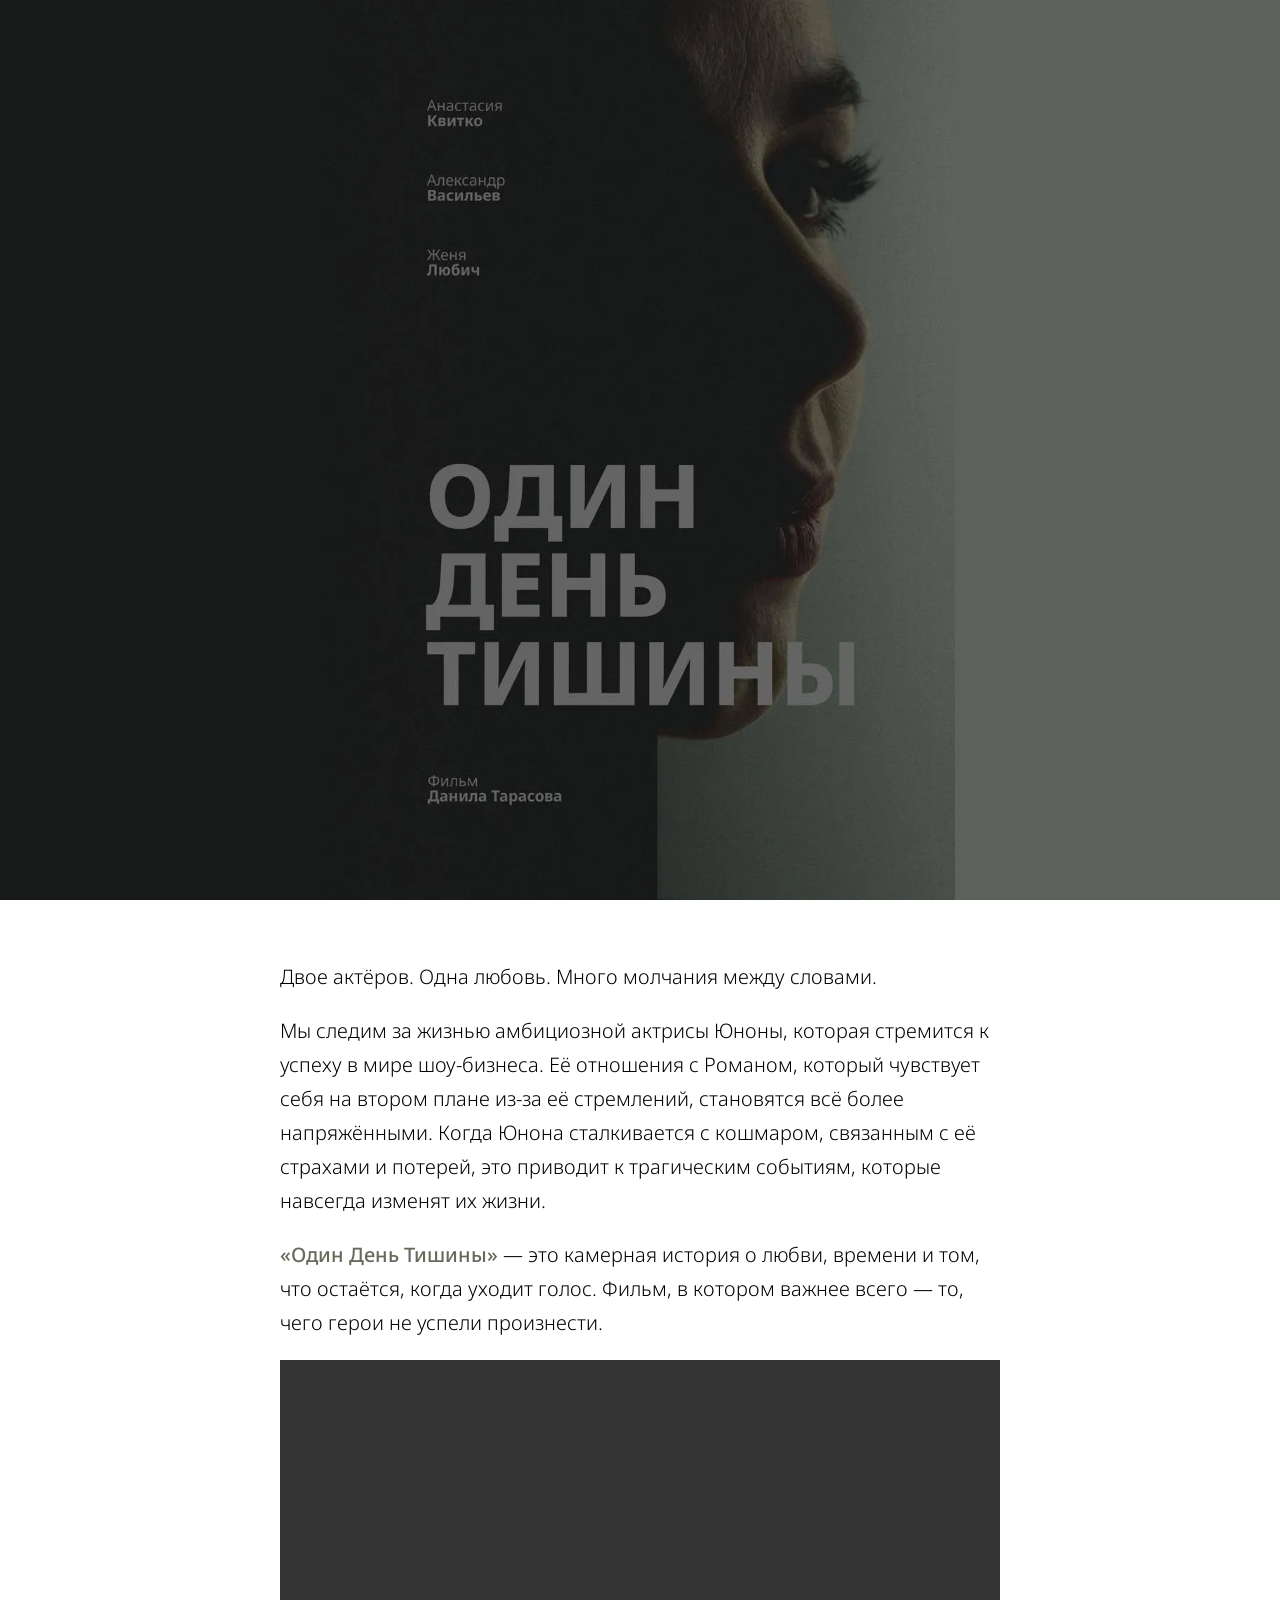
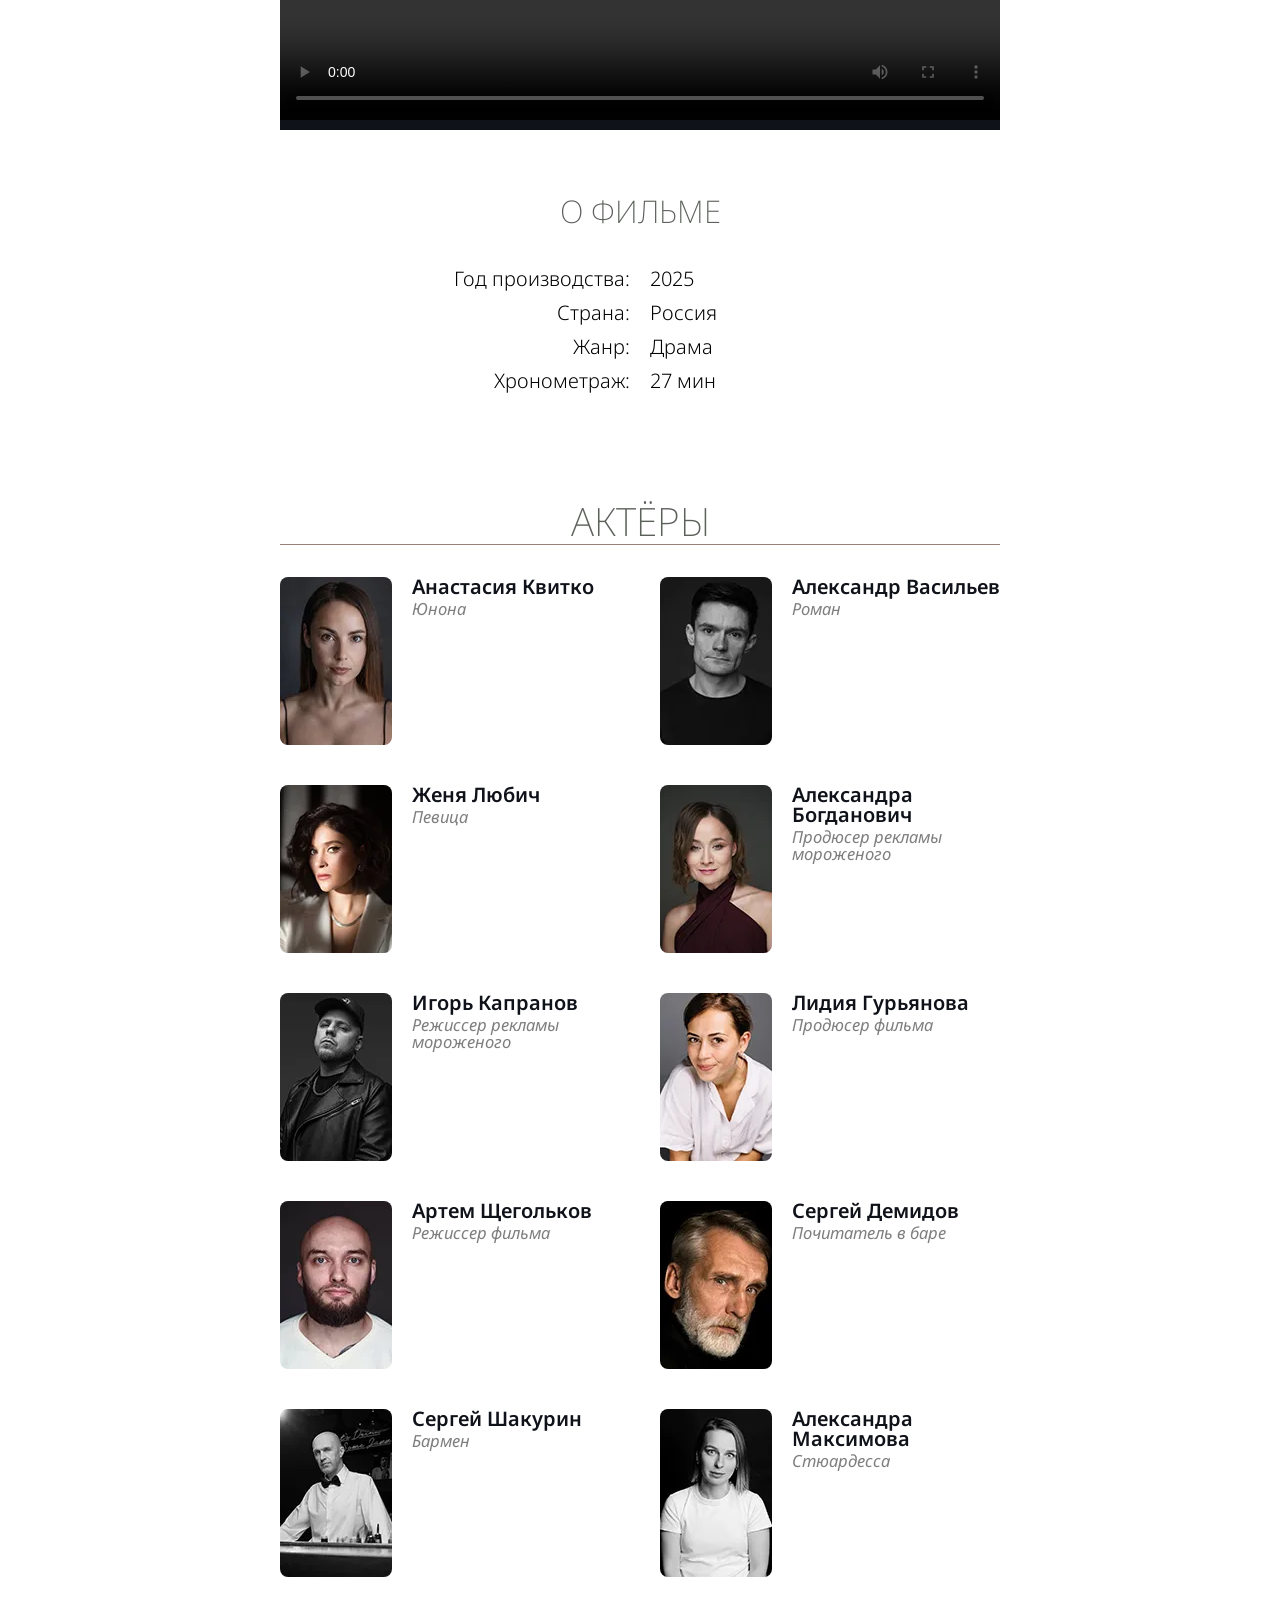
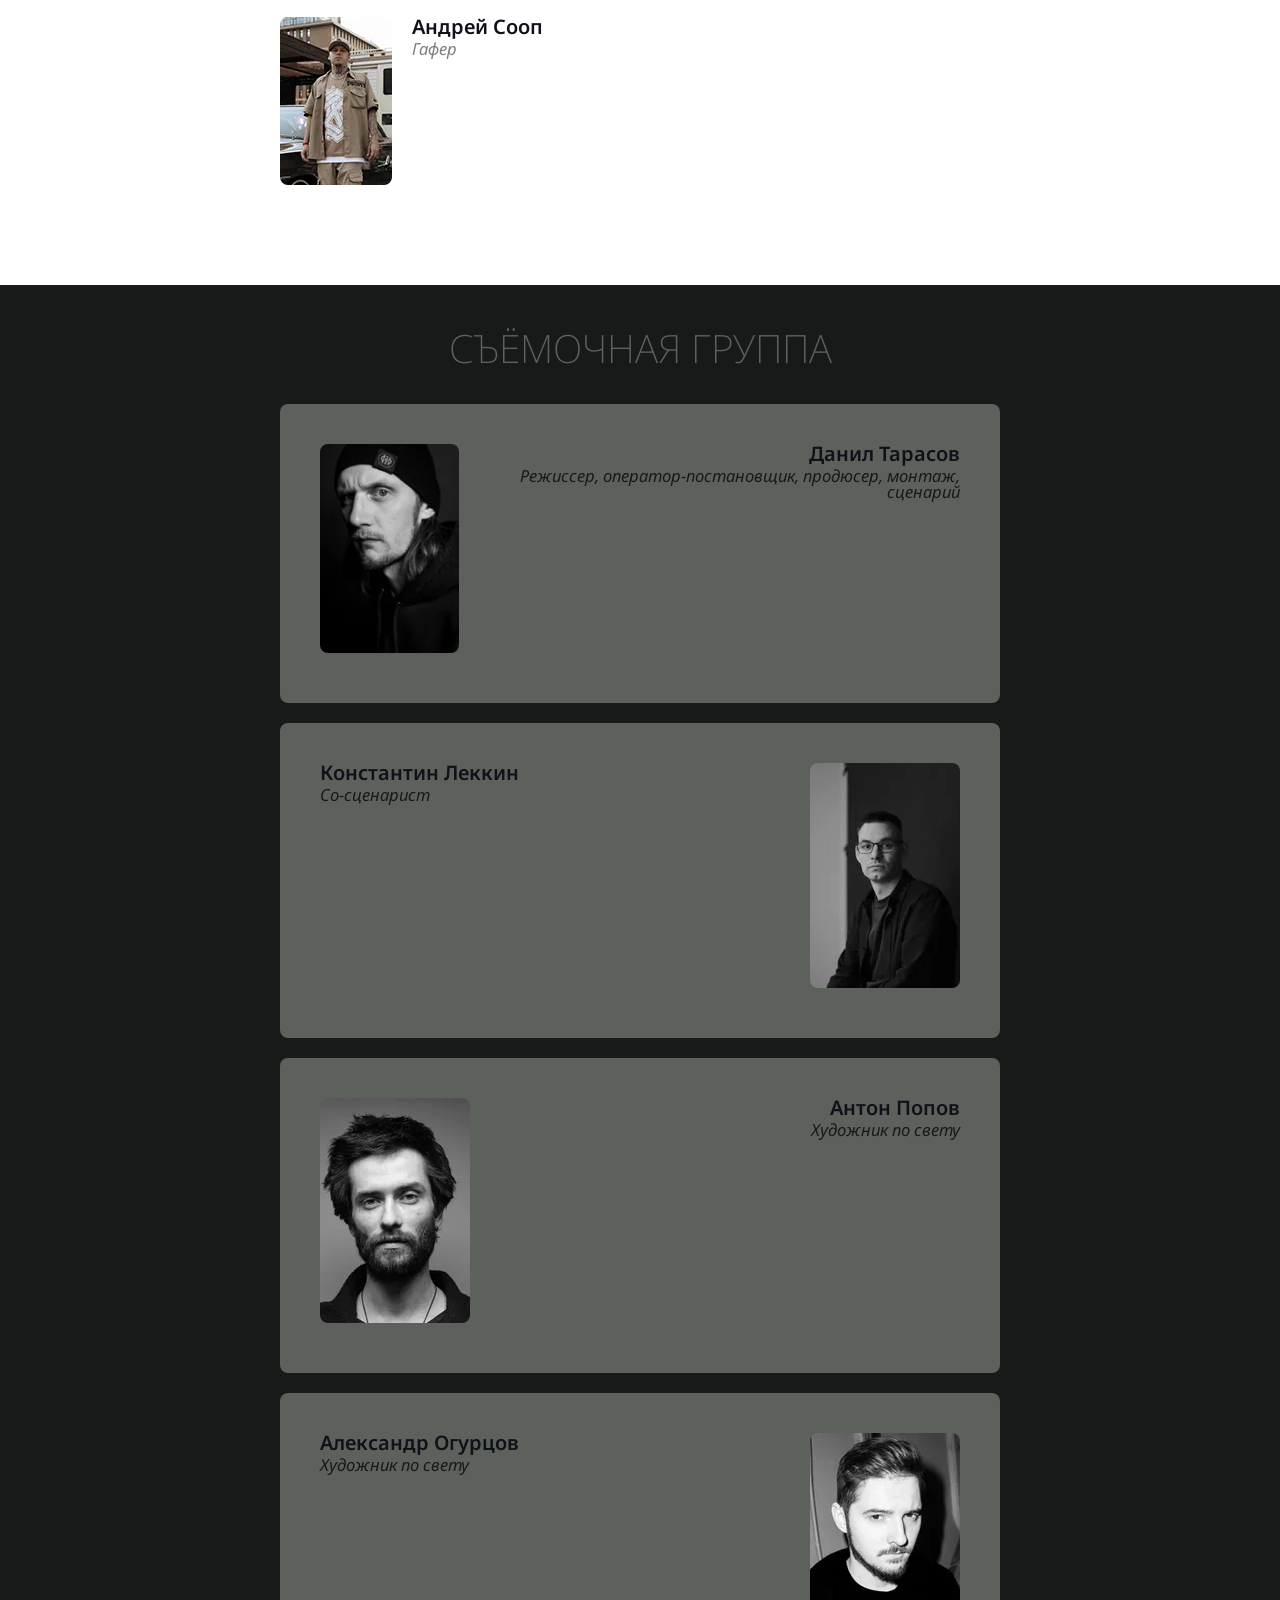
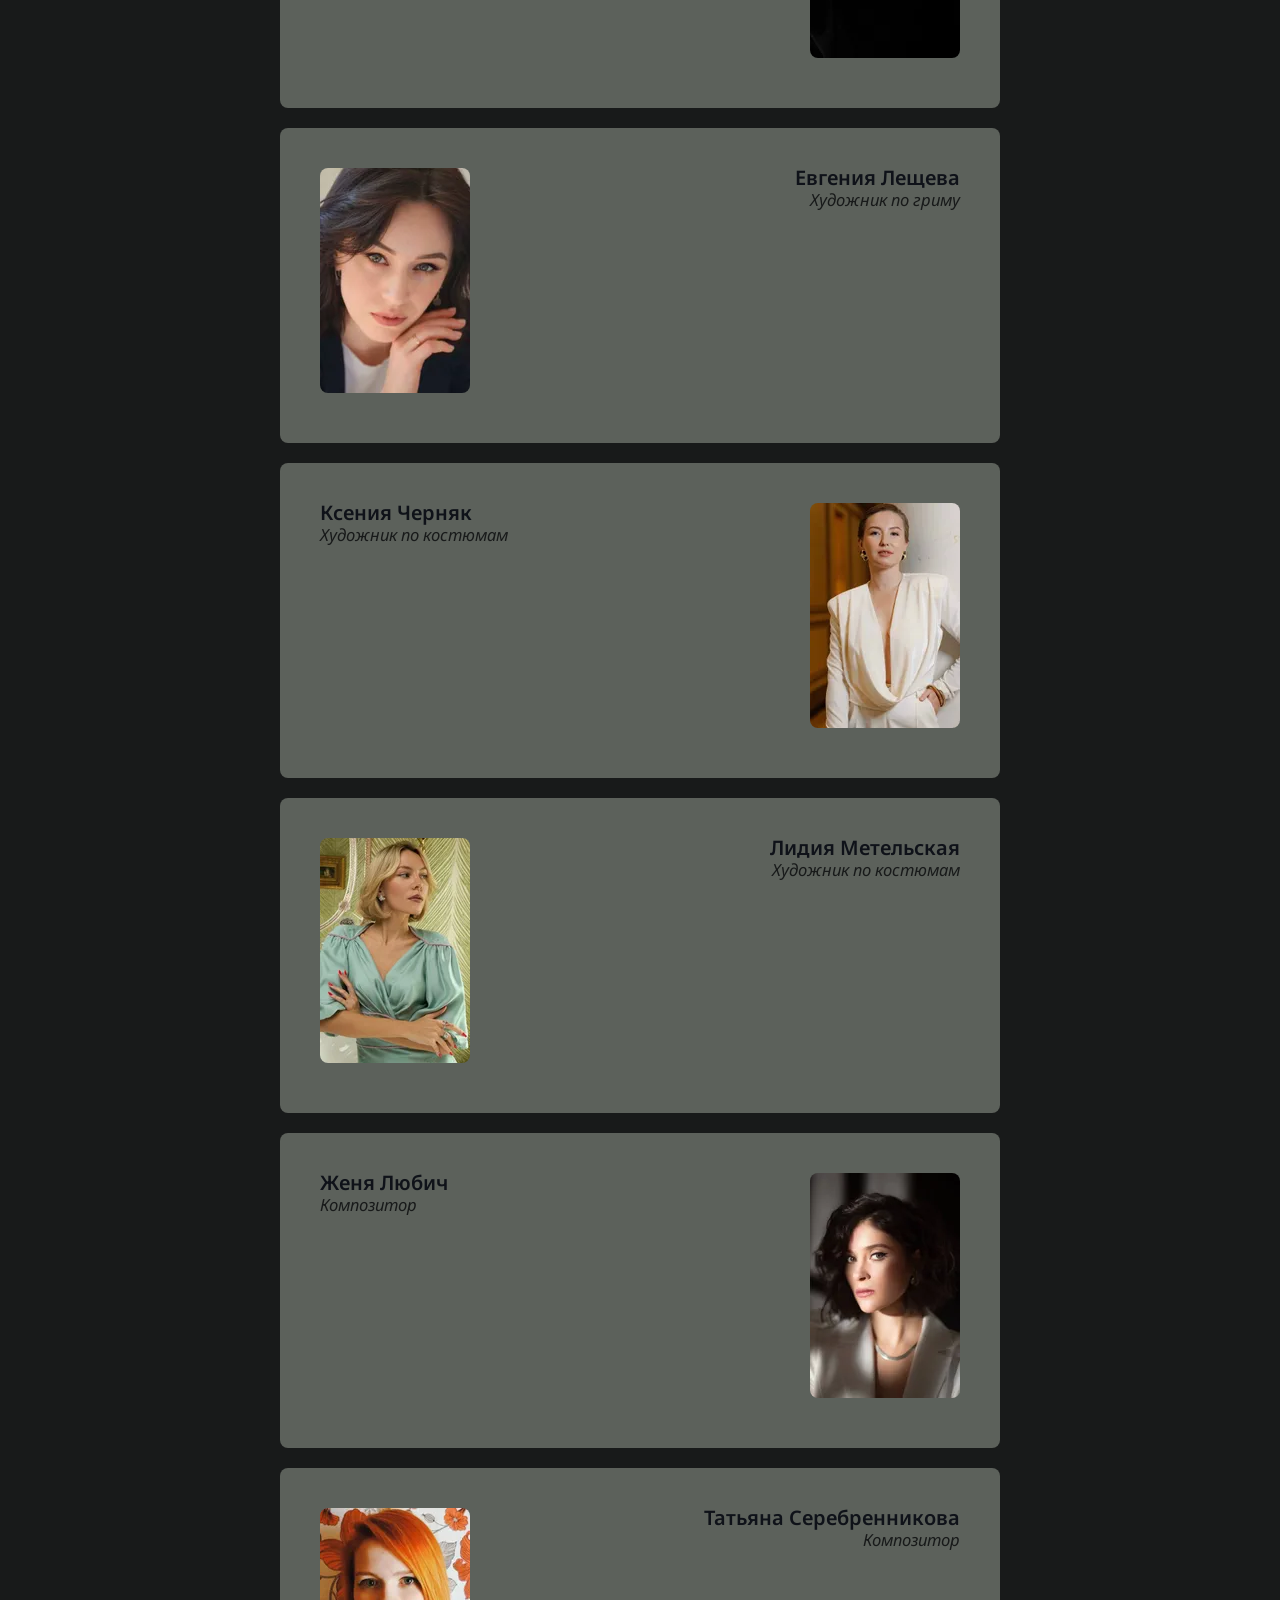
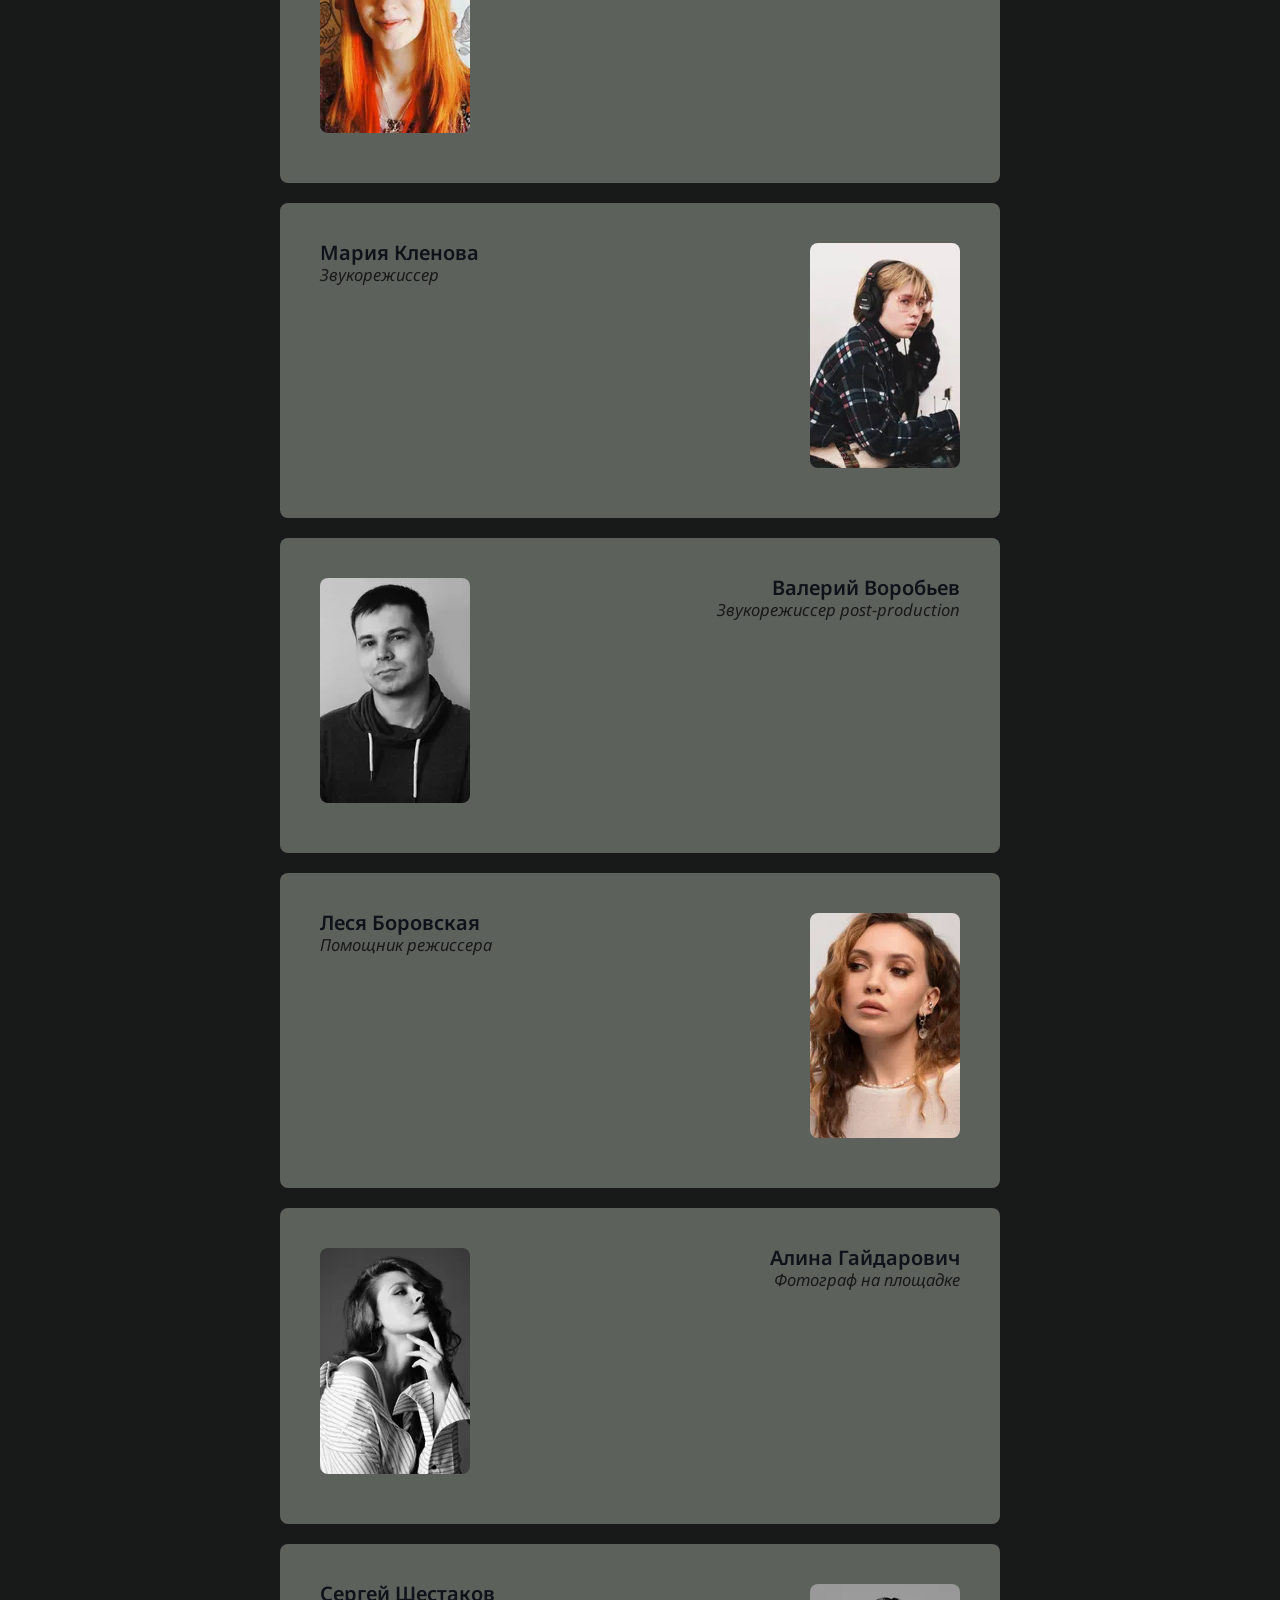
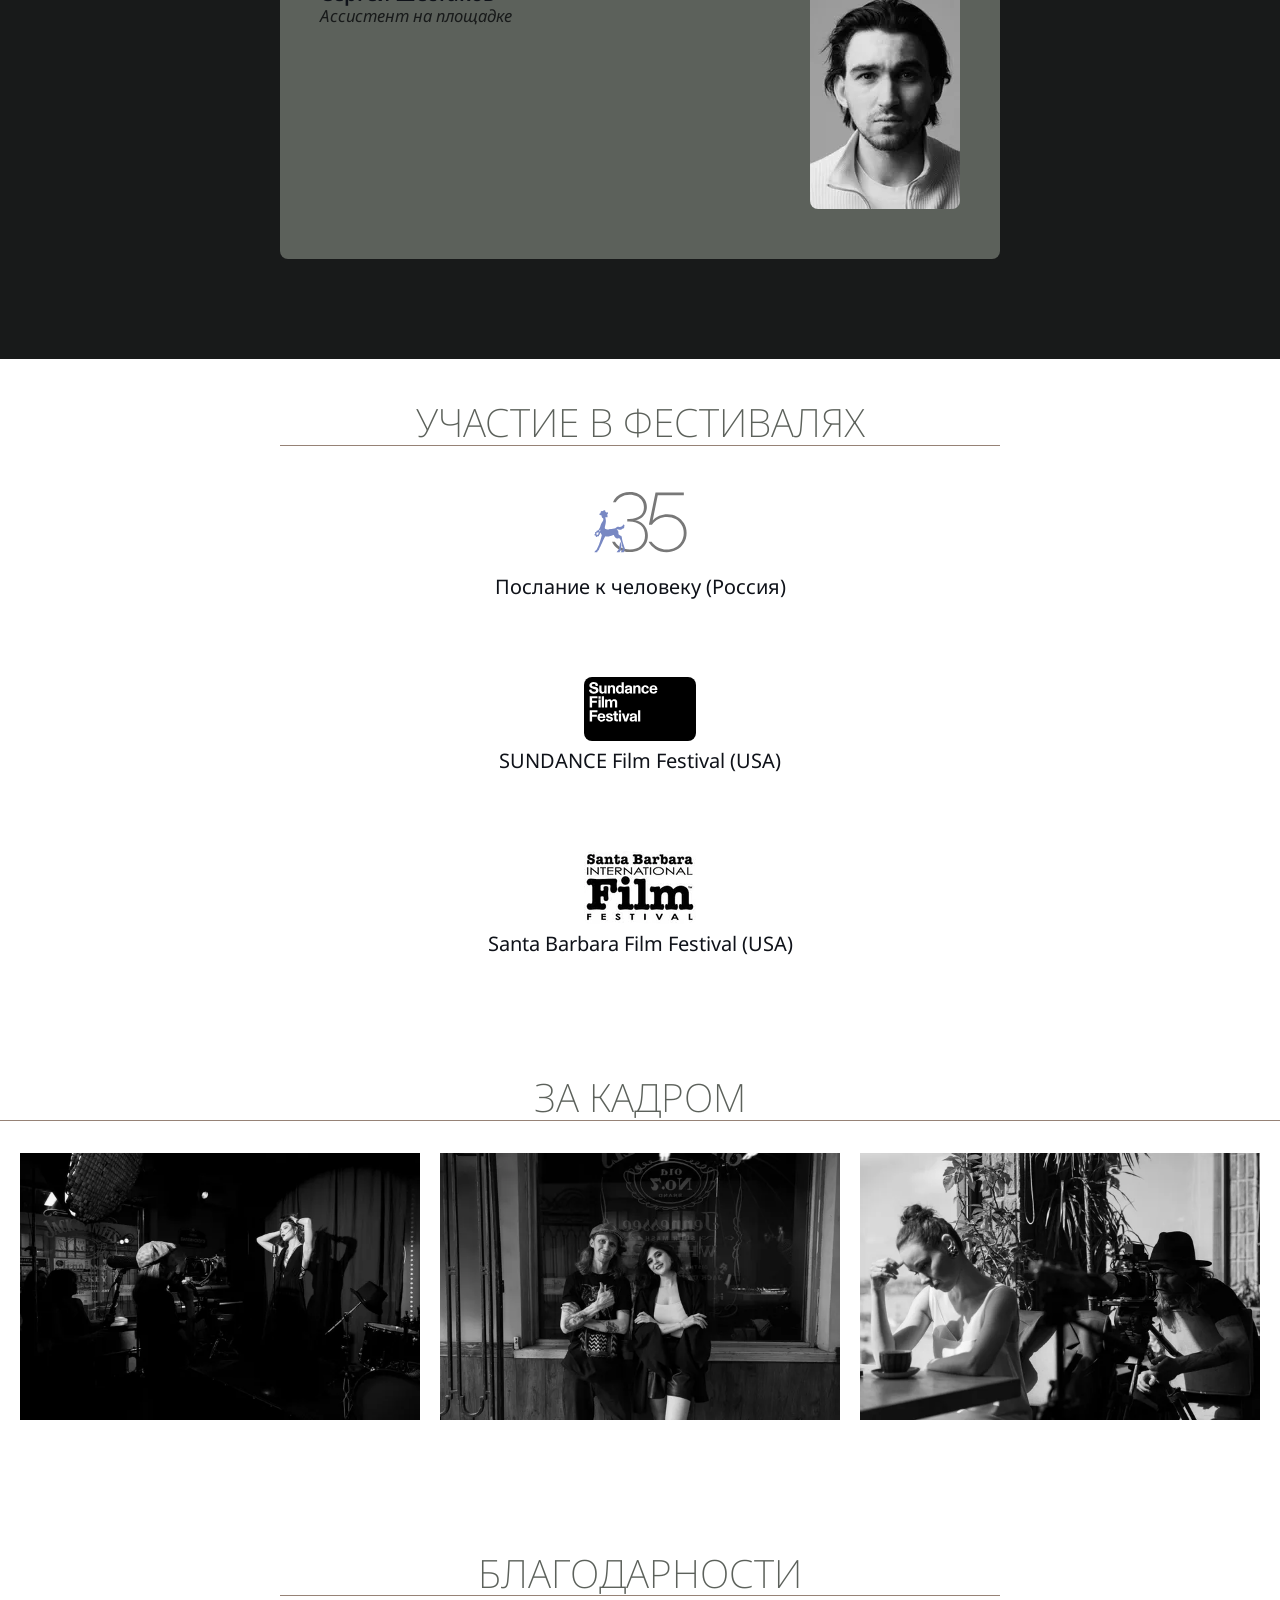
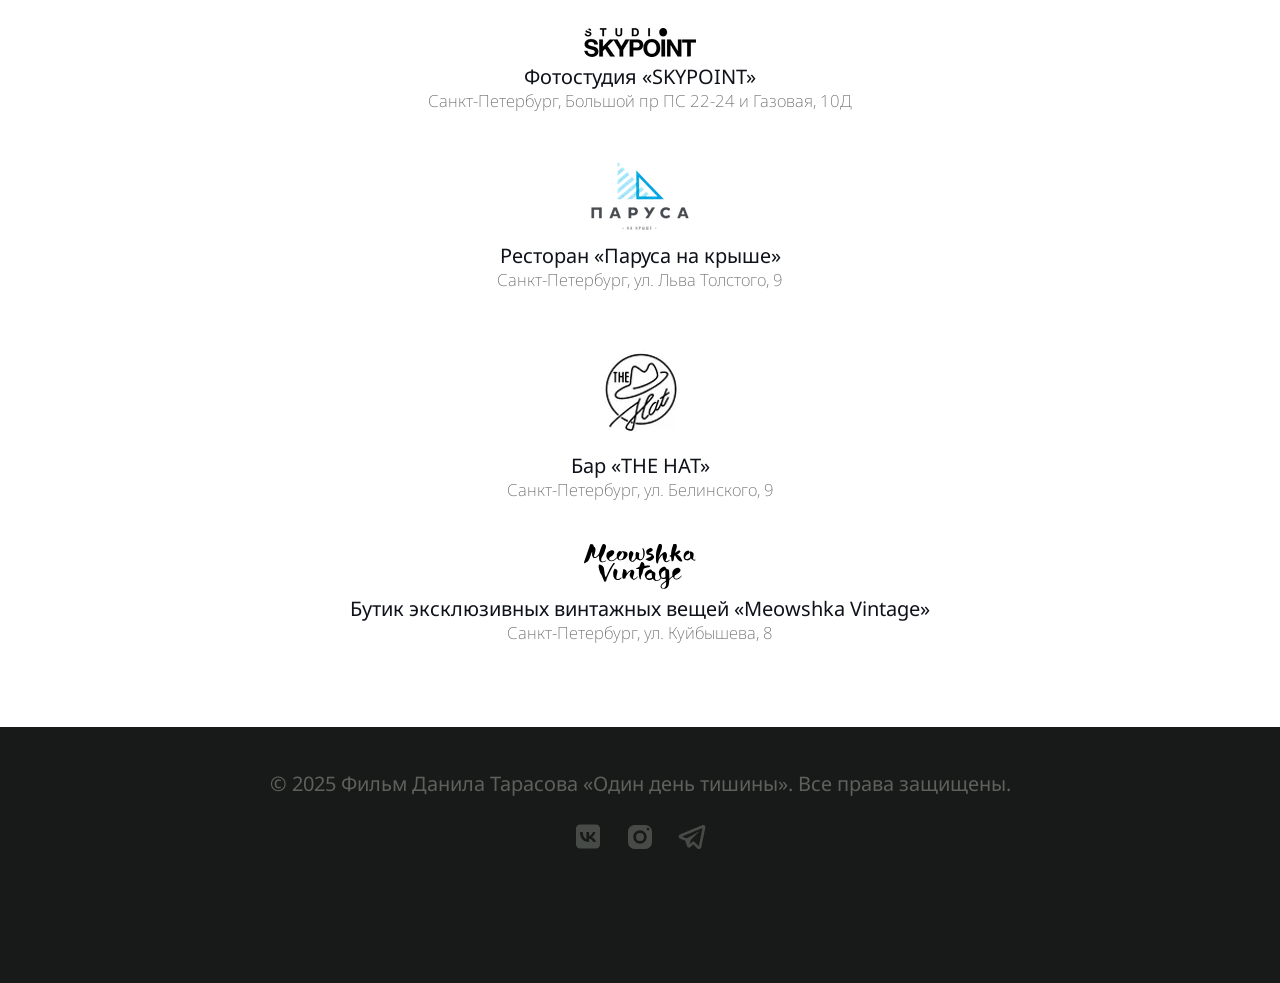
==== commit 0df0ae96: "rebuild" ====
--- a/index.html
+++ b/index.html
@@ -11,7 +11,7 @@
 </p> <p data-astro-cid-j7pv25f6> <strong data-astro-cid-j7pv25f6>«Один День Тишины»</strong> — это камерная история о
 					любви, времени и том, что остаётся, когда уходит голос. Фильм,
 					в котором важнее всего — то, чего герои не успели произнести.
-</p> <div class="trailer" data-astro-cid-j7pv25f6> <video controls width="100%" data-astro-cid-j7pv25f6> <source src="/public/trailer.mov" type="video/mp4" data-astro-cid-j7pv25f6> </video> </div> <p data-astro-cid-j7pv25f6></p><h4 data-astro-cid-j7pv25f6>О фильме</h4> <dl data-astro-cid-j7pv25f6> <dt data-astro-cid-j7pv25f6>Год производства:</dt> <dd data-astro-cid-j7pv25f6>2025</dd> <dt data-astro-cid-j7pv25f6>Страна:</dt> <dd data-astro-cid-j7pv25f6>Россия</dd> <dt data-astro-cid-j7pv25f6>Жанр:</dt> <dd data-astro-cid-j7pv25f6>Драма</dd> <dt data-astro-cid-j7pv25f6>Хронометраж:</dt> <dd data-astro-cid-j7pv25f6>27 мин</dd> </dl>  </article> <article data-astro-cid-j7pv25f6> <section data-astro-cid-e2ocloyh> <h3 class="title" data-astro-cid-e2ocloyh>Актёры</h3> <ul class="actors" data-astro-cid-e2ocloyh> <li data-astro-cid-e2ocloyh> <img src="/_astro/photo-1.DHXDeOjn_Z1csSXs.webp" alt="Анастасия Квитко" data-astro-cid-e2ocloyh="true" loading="lazy" decoding="async" fetchpriority="auto" width="112" height="168"> <div data-astro-cid-e2ocloyh> <span class="name" data-astro-cid-e2ocloyh>Анастасия Квитко</span> <span class="role" data-astro-cid-e2ocloyh>Юнона</span> </div> </li><li data-astro-cid-e2ocloyh> <img src="/_astro/photo-2.Jmy2Gb72_265v7Y.webp" alt="Александр Васильев" data-astro-cid-e2ocloyh="true" loading="lazy" decoding="async" fetchpriority="auto" width="112" height="168"> <div data-astro-cid-e2ocloyh> <span class="name" data-astro-cid-e2ocloyh>Александр Васильев</span> <span class="role" data-astro-cid-e2ocloyh>Роман</span> </div> </li><li data-astro-cid-e2ocloyh> <img src="/_astro/photo-3.DaWypT7__16VzGO.webp" alt="Женя Любич" data-astro-cid-e2ocloyh="true" loading="lazy" decoding="async" fetchpriority="auto" width="112" height="168"> <div data-astro-cid-e2ocloyh> <span class="name" data-astro-cid-e2ocloyh>Женя Любич</span> <span class="role" data-astro-cid-e2ocloyh>Певица</span> </div> </li><li data-astro-cid-e2ocloyh> <img src="/_astro/photo-4.B36jvo_t_Z1vyvVS.webp" alt="Александра Богданович" data-astro-cid-e2ocloyh="true" loading="lazy" decoding="async" fetchpriority="auto" width="112" height="168"> <div data-astro-cid-e2ocloyh> <span class="name" data-astro-cid-e2ocloyh>Александра Богданович</span> <span class="role" data-astro-cid-e2ocloyh>Продюсер рекламы мороженого</span> </div> </li><li data-astro-cid-e2ocloyh> <img src="/_astro/photo-5.GKibmDbN_209Lge.webp" alt="Игорь Капранов" data-astro-cid-e2ocloyh="true" loading="lazy" decoding="async" fetchpriority="auto" width="112" height="168"> <div data-astro-cid-e2ocloyh> <span class="name" data-astro-cid-e2ocloyh>Игорь Капранов</span> <span class="role" data-astro-cid-e2ocloyh>Режиссер рекламы мороженого</span> </div> </li><li data-astro-cid-e2ocloyh> <img src="/_astro/photo-6.Bzamn4T7_Z12KL4M.webp" alt="Лидия Гурьянова" data-astro-cid-e2ocloyh="true" loading="lazy" decoding="async" fetchpriority="auto" width="112" height="168"> <div data-astro-cid-e2ocloyh> <span class="name" data-astro-cid-e2ocloyh>Лидия Гурьянова</span> <span class="role" data-astro-cid-e2ocloyh>Продюсер фильма</span> </div> </li><li data-astro-cid-e2ocloyh> <img src="/_astro/photo-7.DVjyr-2L_Z18M12.webp" alt="Артем Щегольков" data-astro-cid-e2ocloyh="true" loading="lazy" decoding="async" fetchpriority="auto" width="112" height="168"> <div data-astro-cid-e2ocloyh> <span class="name" data-astro-cid-e2ocloyh>Артем Щегольков</span> <span class="role" data-astro-cid-e2ocloyh>Режиссер фильма</span> </div> </li><li data-astro-cid-e2ocloyh> <img src="/_astro/photo-8.C9O9emoT_Z1xt9OQ.webp" alt="Сергей Демидов" data-astro-cid-e2ocloyh="true" loading="lazy" decoding="async" fetchpriority="auto" width="112" height="168"> <div data-astro-cid-e2ocloyh> <span class="name" data-astro-cid-e2ocloyh>Сергей Демидов</span> <span class="role" data-astro-cid-e2ocloyh>Почитатель в баре</span> </div> </li><li data-astro-cid-e2ocloyh> <img src="/_astro/photo-9.CDXHxVGS_Z2gy2Kf.webp" alt="Сергей Шакурин" data-astro-cid-e2ocloyh="true" loading="lazy" decoding="async" fetchpriority="auto" width="112" height="168"> <div data-astro-cid-e2ocloyh> <span class="name" data-astro-cid-e2ocloyh>Сергей Шакурин</span> <span class="role" data-astro-cid-e2ocloyh>Бармен</span> </div> </li><li data-astro-cid-e2ocloyh> <img src="/_astro/photo-10.iqnuPu9S_Z2jw384.webp" alt="Александра Максимова" data-astro-cid-e2ocloyh="true" loading="lazy" decoding="async" fetchpriority="auto" width="112" height="168"> <div data-astro-cid-e2ocloyh> <span class="name" data-astro-cid-e2ocloyh>Александра Максимова</span> <span class="role" data-astro-cid-e2ocloyh>Стюардесса</span> </div> </li><li data-astro-cid-e2ocloyh> <img src="/_astro/photo-11.BRDFUyJf_20jqic.webp" alt="Андрей Сооп" data-astro-cid-e2ocloyh="true" loading="lazy" decoding="async" fetchpriority="auto" width="112" height="168"> <div data-astro-cid-e2ocloyh> <span class="name" data-astro-cid-e2ocloyh>Андрей Сооп</span> <span class="role" data-astro-cid-e2ocloyh>Гафер</span> </div> </li> </ul> </section>  </article> <section class="crew-wrapper" data-astro-cid-n2ozrhpm> <article data-astro-cid-n2ozrhpm> <h3 data-astro-cid-n2ozrhpm>Съёмочная группа</h3> <ul class="crew" data-astro-cid-n2ozrhpm> <li data-astro-cid-n2ozrhpm> <div class="image" data-astro-cid-n2ozrhpm> <img src="/_astro/photo_1.TMqr6aH4_revxI.webp" alt="Данил Тарасов" data-astro-cid-n2ozrhpm="true" loading="lazy" decoding="async" fetchpriority="auto" width="150" height="225"> </div> <div data-astro-cid-n2ozrhpm> <span class="name" data-astro-cid-n2ozrhpm>Данил Тарасов</span> <span class="role" data-astro-cid-n2ozrhpm>Режиссер, оператор-постановщик, продюсер, монтаж, сценарий</span> </div> </li><li data-astro-cid-n2ozrhpm> <div class="image" data-astro-cid-n2ozrhpm> <img src="/_astro/photo_2.BJTf9_G3_lAkhv.webp" alt="Константин Леккин" data-astro-cid-n2ozrhpm="true" loading="lazy" decoding="async" fetchpriority="auto" width="150" height="225"> </div> <div data-astro-cid-n2ozrhpm> <span class="name" data-astro-cid-n2ozrhpm>Константин Леккин</span> <span class="role" data-astro-cid-n2ozrhpm>Со-сценарист</span> </div> </li><li data-astro-cid-n2ozrhpm> <div class="image" data-astro-cid-n2ozrhpm> <img src="/_astro/photo_3.CdO6479U_uXgJf.webp" alt="Антон Попов" data-astro-cid-n2ozrhpm="true" loading="lazy" decoding="async" fetchpriority="auto" width="150" height="225"> </div> <div data-astro-cid-n2ozrhpm> <span class="name" data-astro-cid-n2ozrhpm>Антон Попов</span> <span class="role" data-astro-cid-n2ozrhpm>Художник по свету</span> </div> </li><li data-astro-cid-n2ozrhpm> <div class="image" data-astro-cid-n2ozrhpm> <img src="/_astro/photo_4.BTjMwOc3_2nHfwa.webp" alt="Александр Огурцов" data-astro-cid-n2ozrhpm="true" loading="lazy" decoding="async" fetchpriority="auto" width="150" height="225"> </div> <div data-astro-cid-n2ozrhpm> <span class="name" data-astro-cid-n2ozrhpm>Александр Огурцов</span> <span class="role" data-astro-cid-n2ozrhpm>Художник по свету</span> </div> </li><li data-astro-cid-n2ozrhpm> <div class="image" data-astro-cid-n2ozrhpm> <img src="/_astro/photo_5.DR1bQnnQ_26Bcd9.webp" alt="Евгения Лещева" data-astro-cid-n2ozrhpm="true" loading="lazy" decoding="async" fetchpriority="auto" width="150" height="225"> </div> <div data-astro-cid-n2ozrhpm> <span class="name" data-astro-cid-n2ozrhpm>Евгения Лещева</span> <span class="role" data-astro-cid-n2ozrhpm>Художник по гриму</span> </div> </li><li data-astro-cid-n2ozrhpm> <div class="image" data-astro-cid-n2ozrhpm> <img src="/_astro/photo_14.bcP0lwng_2qx1mI.webp" alt="Ксения Черняк" data-astro-cid-n2ozrhpm="true" loading="lazy" decoding="async" fetchpriority="auto" width="150" height="225"> </div> <div data-astro-cid-n2ozrhpm> <span class="name" data-astro-cid-n2ozrhpm>Ксения Черняк</span> <span class="role" data-astro-cid-n2ozrhpm>Художник по костюмам</span> </div> </li><li data-astro-cid-n2ozrhpm> <div class="image" data-astro-cid-n2ozrhpm> <img src="/_astro/photo_10.DULUBMCG_1UkTD0.webp" alt="Лидия Метельская" data-astro-cid-n2ozrhpm="true" loading="lazy" decoding="async" fetchpriority="auto" width="150" height="225"> </div> <div data-astro-cid-n2ozrhpm> <span class="name" data-astro-cid-n2ozrhpm>Лидия Метельская</span> <span class="role" data-astro-cid-n2ozrhpm>Художник по костюмам</span> </div> </li><li data-astro-cid-n2ozrhpm> <div class="image" data-astro-cid-n2ozrhpm> <img src="/_astro/photo_6.DdGwbwFp_1fDhym.webp" alt="Женя Любич" data-astro-cid-n2ozrhpm="true" loading="lazy" decoding="async" fetchpriority="auto" width="150" height="225"> </div> <div data-astro-cid-n2ozrhpm> <span class="name" data-astro-cid-n2ozrhpm>Женя Любич</span> <span class="role" data-astro-cid-n2ozrhpm>Композитор</span> </div> </li><li data-astro-cid-n2ozrhpm> <div class="image" data-astro-cid-n2ozrhpm> <img src="/_astro/photo_7.Cx3s7QCL_1BQfKJ.webp" alt="Татьяна Серебренникова" data-astro-cid-n2ozrhpm="true" loading="lazy" decoding="async" fetchpriority="auto" width="150" height="225"> </div> <div data-astro-cid-n2ozrhpm> <span class="name" data-astro-cid-n2ozrhpm>Татьяна Серебренникова</span> <span class="role" data-astro-cid-n2ozrhpm>Композитор</span> </div> </li><li data-astro-cid-n2ozrhpm> <div class="image" data-astro-cid-n2ozrhpm> <img src="/_astro/photo_8.BPe5Baty_Z25qC0i.webp" alt="Мария Кленова" data-astro-cid-n2ozrhpm="true" loading="lazy" decoding="async" fetchpriority="auto" width="150" height="225"> </div> <div data-astro-cid-n2ozrhpm> <span class="name" data-astro-cid-n2ozrhpm>Мария Кленова</span> <span class="role" data-astro-cid-n2ozrhpm>Звукорежиссер</span> </div> </li><li data-astro-cid-n2ozrhpm> <div class="image" data-astro-cid-n2ozrhpm> <img src="/_astro/photo_13.DeiEl3e4_Z1fb1Hj.webp" alt="Валерий Воробьев" data-astro-cid-n2ozrhpm="true" loading="lazy" decoding="async" fetchpriority="auto" width="150" height="225"> </div> <div data-astro-cid-n2ozrhpm> <span class="name" data-astro-cid-n2ozrhpm>Валерий Воробьев</span> <span class="role" data-astro-cid-n2ozrhpm>Звукорежиссер post-production</span> </div> </li><li data-astro-cid-n2ozrhpm> <div class="image" data-astro-cid-n2ozrhpm> <img src="/_astro/photo_9.CaFtzImj_Zeci6k.webp" alt="Леся Боровская" data-astro-cid-n2ozrhpm="true" loading="lazy" decoding="async" fetchpriority="auto" width="150" height="225"> </div> <div data-astro-cid-n2ozrhpm> <span class="name" data-astro-cid-n2ozrhpm>Леся Боровская</span> <span class="role" data-astro-cid-n2ozrhpm>Помощник режиссера</span> </div> </li><li data-astro-cid-n2ozrhpm> <div class="image" data-astro-cid-n2ozrhpm> <img src="/_astro/photo_11.BLV1EAS3_ZFvzV8.webp" alt="Алина Гайдарович" data-astro-cid-n2ozrhpm="true" loading="lazy" decoding="async" fetchpriority="auto" width="150" height="225"> </div> <div data-astro-cid-n2ozrhpm> <span class="name" data-astro-cid-n2ozrhpm>Алина Гайдарович</span> <span class="role" data-astro-cid-n2ozrhpm>Фотограф на площадке</span> </div> </li><li data-astro-cid-n2ozrhpm> <div class="image" data-astro-cid-n2ozrhpm> <img src="/_astro/photo_12.DpadDnF0_Z2nMj8z.webp" alt="Сергей Шестаков" data-astro-cid-n2ozrhpm="true" loading="lazy" decoding="async" fetchpriority="auto" width="150" height="225"> </div> <div data-astro-cid-n2ozrhpm> <span class="name" data-astro-cid-n2ozrhpm>Сергей Шестаков</span> <span class="role" data-astro-cid-n2ozrhpm>Ассистент на площадке</span> </div> </li> </ul> </article> </section>  <article data-astro-cid-j7pv25f6> <section data-astro-cid-q7aci53a> <h3 class="title" data-astro-cid-q7aci53a>Участие в фестивалях</h3> <ul class="items" data-astro-cid-q7aci53a> <li data-astro-cid-q7aci53a> <div data-astro-cid-q7aci53a> <img src="/_astro/poslanie.CWNg1ity_Z26536B.svg" alt="Послание к человеку (Россия)" data-astro-cid-q7aci53a="true" loading="lazy" decoding="async" fetchpriority="auto" width="112" height="168"> </div> <div class="name" data-astro-cid-q7aci53a>Послание к человеку (Россия)</div> </li><li data-astro-cid-q7aci53a> <div data-astro-cid-q7aci53a> <img src="/_astro/sundance.Cpk_TApm_Z26536B.svg" alt="SUNDANCE Film Festival (USA)" data-astro-cid-q7aci53a="true" loading="lazy" decoding="async" fetchpriority="auto" width="112" height="168"> </div> <div class="name" data-astro-cid-q7aci53a>SUNDANCE Film Festival (USA)</div> </li><li data-astro-cid-q7aci53a> <div data-astro-cid-q7aci53a> <img src="/_astro/Sbiff_logo.D5s_ENMv_JcF0s.webp" alt="Santa Barbara Film Festival (USA)" data-astro-cid-q7aci53a="true" loading="lazy" decoding="async" fetchpriority="auto" width="112" height="168"> </div> <div class="name" data-astro-cid-q7aci53a>Santa Barbara Film Festival (USA)</div> </li> </ul> </section>  </article> <section data-astro-cid-fr5hgp76> <h3 class="title" data-astro-cid-fr5hgp76>За кадром</h3> <ul class="items" data-astro-cid-fr5hgp76> <li data-astro-cid-fr5hgp76> <img src="/_astro/photo_10_2025-07-29_11-35-56.D9pVkkV8_1iwukr.webp" alt data-astro-cid-fr5hgp76="true" loading="lazy" decoding="async" fetchpriority="auto" width="600" height="400"> </li><li data-astro-cid-fr5hgp76> <img src="/_astro/photo_11_2025-07-29_11-35-56.B-qEZ0Ru_ZeQ6xl.webp" alt data-astro-cid-fr5hgp76="true" loading="lazy" decoding="async" fetchpriority="auto" width="600" height="400"> </li><li data-astro-cid-fr5hgp76> <img src="/_astro/photo_12_2025-07-29_11-35-56.CekLGpud_2qDRJX.webp" alt data-astro-cid-fr5hgp76="true" loading="lazy" decoding="async" fetchpriority="auto" width="600" height="400"> </li><li data-astro-cid-fr5hgp76> <img src="/_astro/photo_13_2025-07-29_11-35-56.DtDtQqmY_1PGWUk.webp" alt data-astro-cid-fr5hgp76="true" loading="lazy" decoding="async" fetchpriority="auto" width="600" height="400"> </li><li data-astro-cid-fr5hgp76> <img src="/_astro/photo_14_2025-07-29_11-35-56.DvrJoJt0_Z1abcy0.webp" alt data-astro-cid-fr5hgp76="true" loading="lazy" decoding="async" fetchpriority="auto" width="600" height="400"> </li><li data-astro-cid-fr5hgp76> <img src="/_astro/photo_15_2025-07-29_11-35-56.3h64Lmb7_ZbqjTG.webp" alt data-astro-cid-fr5hgp76="true" loading="lazy" decoding="async" fetchpriority="auto" width="600" height="400"> </li><li data-astro-cid-fr5hgp76> <img src="/_astro/photo_16_2025-07-29_11-35-56.Cv7Y0Yt__ZpRBqt.webp" alt data-astro-cid-fr5hgp76="true" loading="lazy" decoding="async" fetchpriority="auto" width="600" height="400"> </li><li data-astro-cid-fr5hgp76> <img src="/_astro/photo_17_2025-07-29_11-35-56.DGYkKHbx_1QkFMG.webp" alt data-astro-cid-fr5hgp76="true" loading="lazy" decoding="async" fetchpriority="auto" width="600" height="400"> </li><li data-astro-cid-fr5hgp76> <img src="/_astro/photo_18_2025-07-29_11-35-56.BfU0ADJf_ZvC4VR.webp" alt data-astro-cid-fr5hgp76="true" loading="lazy" decoding="async" fetchpriority="auto" width="600" height="400"> </li><li data-astro-cid-fr5hgp76> <img src="/_astro/photo_1_2025-07-29_11-35-56.C-sdoV90_1PdLEm.webp" alt data-astro-cid-fr5hgp76="true" loading="lazy" decoding="async" fetchpriority="auto" width="600" height="400"> </li><li data-astro-cid-fr5hgp76> <img src="/_astro/photo_1_2025-07-29_12-03-26.BN3AspMZ_ZKqCyy.webp" alt data-astro-cid-fr5hgp76="true" loading="lazy" decoding="async" fetchpriority="auto" width="600" height="400"> </li><li data-astro-cid-fr5hgp76> <img src="/_astro/photo_2_2025-07-29_11-35-56.BKZNh6cO_2p8ArR.webp" alt data-astro-cid-fr5hgp76="true" loading="lazy" decoding="async" fetchpriority="auto" width="600" height="400"> </li><li data-astro-cid-fr5hgp76> <img src="/_astro/photo_2_2025-07-29_12-03-26.CnDIUjcL_Z1Y5D6G.webp" alt data-astro-cid-fr5hgp76="true" loading="lazy" decoding="async" fetchpriority="auto" width="600" height="400"> </li><li data-astro-cid-fr5hgp76> <img src="/_astro/photo_3_2025-07-29_11-35-56.LQVMYuxD_1Tp2Su.webp" alt data-astro-cid-fr5hgp76="true" loading="lazy" decoding="async" fetchpriority="auto" width="600" height="400"> </li><li data-astro-cid-fr5hgp76> <img src="/_astro/photo_3_2025-07-29_12-03-26.BCxg3UWH_Z1pamdu.webp" alt data-astro-cid-fr5hgp76="true" loading="lazy" decoding="async" fetchpriority="auto" width="600" height="400"> </li><li data-astro-cid-fr5hgp76> <img src="/_astro/photo_4_2025-07-29_11-35-56.CZVBczF4_WNlki.webp" alt data-astro-cid-fr5hgp76="true" loading="lazy" decoding="async" fetchpriority="auto" width="600" height="400"> </li><li data-astro-cid-fr5hgp76> <img src="/_astro/photo_4_2025-07-29_12-03-26.CH3kBXJt_Z1Ye5UU.webp" alt data-astro-cid-fr5hgp76="true" loading="lazy" decoding="async" fetchpriority="auto" width="600" height="400"> </li><li data-astro-cid-fr5hgp76> <img src="/_astro/photo_5_2025-07-29_11-35-56.SZ9esWgS_Z1JxBKi.webp" alt data-astro-cid-fr5hgp76="true" loading="lazy" decoding="async" fetchpriority="auto" width="600" height="400"> </li><li data-astro-cid-fr5hgp76> <img src="/_astro/photo_5_2025-07-29_12-03-26.C3AvcuX1_2gYOBt.webp" alt data-astro-cid-fr5hgp76="true" loading="lazy" decoding="async" fetchpriority="auto" width="600" height="400"> </li><li data-astro-cid-fr5hgp76> <img src="/_astro/photo_6_2025-07-29_12-03-26.B2mC9pf4_2fcS8t.webp" alt data-astro-cid-fr5hgp76="true" loading="lazy" decoding="async" fetchpriority="auto" width="600" height="400"> </li><li data-astro-cid-fr5hgp76> <img src="/_astro/photo_7_2025-07-29_11-35-56.BmcN8XW1_Z1hbkuW.webp" alt data-astro-cid-fr5hgp76="true" loading="lazy" decoding="async" fetchpriority="auto" width="600" height="400"> </li><li data-astro-cid-fr5hgp76> <img src="/_astro/photo_7_2025-07-29_12-03-26.BaSfVNnx_Z2rbTch.webp" alt data-astro-cid-fr5hgp76="true" loading="lazy" decoding="async" fetchpriority="auto" width="600" height="400"> </li><li data-astro-cid-fr5hgp76> <img src="/_astro/photo_8_2025-07-29_11-35-56.D2PEV6YB_Z18bI9x.webp" alt data-astro-cid-fr5hgp76="true" loading="lazy" decoding="async" fetchpriority="auto" width="600" height="400"> </li><li data-astro-cid-fr5hgp76> <img src="/_astro/photo_8_2025-07-29_12-03-26.aBEf0iEm_Zw6PYR.webp" alt data-astro-cid-fr5hgp76="true" loading="lazy" decoding="async" fetchpriority="auto" width="600" height="400"> </li><li data-astro-cid-fr5hgp76> <img src="/_astro/photo_9_2025-07-29_11-35-56.CPCpXc1v_ZS0Rj7.webp" alt data-astro-cid-fr5hgp76="true" loading="lazy" decoding="async" fetchpriority="auto" width="600" height="400"> </li><li data-astro-cid-fr5hgp76> <img src="/_astro/photo_9_2025-07-29_12-03-26.Ce6Csy07_2bD5t0.webp" alt data-astro-cid-fr5hgp76="true" loading="lazy" decoding="async" fetchpriority="auto" width="600" height="400"> </li> </ul> </section>  <article data-astro-cid-j7pv25f6> <section data-astro-cid-ojkvtf5n> <h3 class="title" data-astro-cid-ojkvtf5n>Благодарности</h3> <ul class="items" data-astro-cid-ojkvtf5n> <li data-astro-cid-ojkvtf5n> <a href="https://skypointstudio.ru/" target="_blank" data-astro-cid-ojkvtf5n> <img src="/_astro/skypoint.Sn-Xj0EE_14D0J9.webp" alt="Фотостудия «SKYPOINT»" data-astro-cid-ojkvtf5n="true" loading="lazy" decoding="async" fetchpriority="auto" width="112" height="168"> </a> <div class="name" data-astro-cid-ojkvtf5n>Фотостудия «SKYPOINT»</div> <div class="address" data-astro-cid-ojkvtf5n>Санкт-Петербург, Большой пр ПС 22-24 и Газовая, 10Д</div> </li><li data-astro-cid-ojkvtf5n> <a href="https://nakryshe.parusa-spb.ru/" target="_blank" data-astro-cid-ojkvtf5n> <img src="/_astro/parusa.B28_Njup_Z1kAKqr.webp" alt="Ресторан «Паруса на крыше»" data-astro-cid-ojkvtf5n="true" loading="lazy" decoding="async" fetchpriority="auto" width="112" height="168"> </a> <div class="name" data-astro-cid-ojkvtf5n>Ресторан «Паруса на крыше»</div> <div class="address" data-astro-cid-ojkvtf5n>Санкт-Петербург, ул. Льва Толстого, 9</div> </li><li data-astro-cid-ojkvtf5n> <a href="https://hatgroup.ru/" target="_blank" data-astro-cid-ojkvtf5n> <img src="/_astro/hat.B_QFPq_q_GbSXP.webp" alt="Бар «THE HAT»" data-astro-cid-ojkvtf5n="true" loading="lazy" decoding="async" fetchpriority="auto" width="112" height="168"> </a> <div class="name" data-astro-cid-ojkvtf5n>Бар «THE HAT»</div> <div class="address" data-astro-cid-ojkvtf5n>Санкт-Петербург, ул. Белинского, 9</div> </li><li data-astro-cid-ojkvtf5n> <a href="https://meowshka.ru/" target="_blank" data-astro-cid-ojkvtf5n> <img src="/_astro/meowshka.DGlmRJwe_Z26536B.svg" alt="Бутик эксклюзивных винтажных вещей «Meowshka Vintage»" data-astro-cid-ojkvtf5n="true" loading="lazy" decoding="async" fetchpriority="auto" width="112" height="168"> </a> <div class="name" data-astro-cid-ojkvtf5n>Бутик эксклюзивных винтажных вещей «Meowshka Vintage»</div> <div class="address" data-astro-cid-ojkvtf5n>Санкт-Петербург, ул. Куйбышева, 8</div> </li> </ul> </section>  </article> </main> <footer data-astro-cid-sz7xmlte>
+</p> <div class="trailer" data-astro-cid-j7pv25f6> <video controls width="100%" data-astro-cid-j7pv25f6> <source src="../../public/trailer.mov" type="video/mp4" data-astro-cid-j7pv25f6> </video> </div> <p data-astro-cid-j7pv25f6></p><h4 data-astro-cid-j7pv25f6>О фильме</h4> <dl data-astro-cid-j7pv25f6> <dt data-astro-cid-j7pv25f6>Год производства:</dt> <dd data-astro-cid-j7pv25f6>2025</dd> <dt data-astro-cid-j7pv25f6>Страна:</dt> <dd data-astro-cid-j7pv25f6>Россия</dd> <dt data-astro-cid-j7pv25f6>Жанр:</dt> <dd data-astro-cid-j7pv25f6>Драма</dd> <dt data-astro-cid-j7pv25f6>Хронометраж:</dt> <dd data-astro-cid-j7pv25f6>27 мин</dd> </dl>  </article> <article data-astro-cid-j7pv25f6> <section data-astro-cid-e2ocloyh> <h3 class="title" data-astro-cid-e2ocloyh>Актёры</h3> <ul class="actors" data-astro-cid-e2ocloyh> <li data-astro-cid-e2ocloyh> <img src="/_astro/photo-1.DHXDeOjn_Z1csSXs.webp" alt="Анастасия Квитко" data-astro-cid-e2ocloyh="true" loading="lazy" decoding="async" fetchpriority="auto" width="112" height="168"> <div data-astro-cid-e2ocloyh> <span class="name" data-astro-cid-e2ocloyh>Анастасия Квитко</span> <span class="role" data-astro-cid-e2ocloyh>Юнона</span> </div> </li><li data-astro-cid-e2ocloyh> <img src="/_astro/photo-2.Jmy2Gb72_265v7Y.webp" alt="Александр Васильев" data-astro-cid-e2ocloyh="true" loading="lazy" decoding="async" fetchpriority="auto" width="112" height="168"> <div data-astro-cid-e2ocloyh> <span class="name" data-astro-cid-e2ocloyh>Александр Васильев</span> <span class="role" data-astro-cid-e2ocloyh>Роман</span> </div> </li><li data-astro-cid-e2ocloyh> <img src="/_astro/photo-3.DaWypT7__16VzGO.webp" alt="Женя Любич" data-astro-cid-e2ocloyh="true" loading="lazy" decoding="async" fetchpriority="auto" width="112" height="168"> <div data-astro-cid-e2ocloyh> <span class="name" data-astro-cid-e2ocloyh>Женя Любич</span> <span class="role" data-astro-cid-e2ocloyh>Певица</span> </div> </li><li data-astro-cid-e2ocloyh> <img src="/_astro/photo-4.B36jvo_t_Z1vyvVS.webp" alt="Александра Богданович" data-astro-cid-e2ocloyh="true" loading="lazy" decoding="async" fetchpriority="auto" width="112" height="168"> <div data-astro-cid-e2ocloyh> <span class="name" data-astro-cid-e2ocloyh>Александра Богданович</span> <span class="role" data-astro-cid-e2ocloyh>Продюсер рекламы мороженого</span> </div> </li><li data-astro-cid-e2ocloyh> <img src="/_astro/photo-5.GKibmDbN_209Lge.webp" alt="Игорь Капранов" data-astro-cid-e2ocloyh="true" loading="lazy" decoding="async" fetchpriority="auto" width="112" height="168"> <div data-astro-cid-e2ocloyh> <span class="name" data-astro-cid-e2ocloyh>Игорь Капранов</span> <span class="role" data-astro-cid-e2ocloyh>Режиссер рекламы мороженого</span> </div> </li><li data-astro-cid-e2ocloyh> <img src="/_astro/photo-6.Bzamn4T7_Z12KL4M.webp" alt="Лидия Гурьянова" data-astro-cid-e2ocloyh="true" loading="lazy" decoding="async" fetchpriority="auto" width="112" height="168"> <div data-astro-cid-e2ocloyh> <span class="name" data-astro-cid-e2ocloyh>Лидия Гурьянова</span> <span class="role" data-astro-cid-e2ocloyh>Продюсер фильма</span> </div> </li><li data-astro-cid-e2ocloyh> <img src="/_astro/photo-7.DVjyr-2L_Z18M12.webp" alt="Артем Щегольков" data-astro-cid-e2ocloyh="true" loading="lazy" decoding="async" fetchpriority="auto" width="112" height="168"> <div data-astro-cid-e2ocloyh> <span class="name" data-astro-cid-e2ocloyh>Артем Щегольков</span> <span class="role" data-astro-cid-e2ocloyh>Режиссер фильма</span> </div> </li><li data-astro-cid-e2ocloyh> <img src="/_astro/photo-8.C9O9emoT_Z1xt9OQ.webp" alt="Сергей Демидов" data-astro-cid-e2ocloyh="true" loading="lazy" decoding="async" fetchpriority="auto" width="112" height="168"> <div data-astro-cid-e2ocloyh> <span class="name" data-astro-cid-e2ocloyh>Сергей Демидов</span> <span class="role" data-astro-cid-e2ocloyh>Почитатель в баре</span> </div> </li><li data-astro-cid-e2ocloyh> <img src="/_astro/photo-9.CDXHxVGS_Z2gy2Kf.webp" alt="Сергей Шакурин" data-astro-cid-e2ocloyh="true" loading="lazy" decoding="async" fetchpriority="auto" width="112" height="168"> <div data-astro-cid-e2ocloyh> <span class="name" data-astro-cid-e2ocloyh>Сергей Шакурин</span> <span class="role" data-astro-cid-e2ocloyh>Бармен</span> </div> </li><li data-astro-cid-e2ocloyh> <img src="/_astro/photo-10.iqnuPu9S_Z2jw384.webp" alt="Александра Максимова" data-astro-cid-e2ocloyh="true" loading="lazy" decoding="async" fetchpriority="auto" width="112" height="168"> <div data-astro-cid-e2ocloyh> <span class="name" data-astro-cid-e2ocloyh>Александра Максимова</span> <span class="role" data-astro-cid-e2ocloyh>Стюардесса</span> </div> </li><li data-astro-cid-e2ocloyh> <img src="/_astro/photo-11.BRDFUyJf_20jqic.webp" alt="Андрей Сооп" data-astro-cid-e2ocloyh="true" loading="lazy" decoding="async" fetchpriority="auto" width="112" height="168"> <div data-astro-cid-e2ocloyh> <span class="name" data-astro-cid-e2ocloyh>Андрей Сооп</span> <span class="role" data-astro-cid-e2ocloyh>Гафер</span> </div> </li> </ul> </section>  </article> <section class="crew-wrapper" data-astro-cid-n2ozrhpm> <article data-astro-cid-n2ozrhpm> <h3 data-astro-cid-n2ozrhpm>Съёмочная группа</h3> <ul class="crew" data-astro-cid-n2ozrhpm> <li data-astro-cid-n2ozrhpm> <div class="image" data-astro-cid-n2ozrhpm> <img src="/_astro/photo_1.TMqr6aH4_revxI.webp" alt="Данил Тарасов" data-astro-cid-n2ozrhpm="true" loading="lazy" decoding="async" fetchpriority="auto" width="150" height="225"> </div> <div data-astro-cid-n2ozrhpm> <span class="name" data-astro-cid-n2ozrhpm>Данил Тарасов</span> <span class="role" data-astro-cid-n2ozrhpm>Режиссер, оператор-постановщик, продюсер, монтаж, сценарий</span> </div> </li><li data-astro-cid-n2ozrhpm> <div class="image" data-astro-cid-n2ozrhpm> <img src="/_astro/photo_2.BJTf9_G3_lAkhv.webp" alt="Константин Леккин" data-astro-cid-n2ozrhpm="true" loading="lazy" decoding="async" fetchpriority="auto" width="150" height="225"> </div> <div data-astro-cid-n2ozrhpm> <span class="name" data-astro-cid-n2ozrhpm>Константин Леккин</span> <span class="role" data-astro-cid-n2ozrhpm>Со-сценарист</span> </div> </li><li data-astro-cid-n2ozrhpm> <div class="image" data-astro-cid-n2ozrhpm> <img src="/_astro/photo_3.CdO6479U_uXgJf.webp" alt="Антон Попов" data-astro-cid-n2ozrhpm="true" loading="lazy" decoding="async" fetchpriority="auto" width="150" height="225"> </div> <div data-astro-cid-n2ozrhpm> <span class="name" data-astro-cid-n2ozrhpm>Антон Попов</span> <span class="role" data-astro-cid-n2ozrhpm>Художник по свету</span> </div> </li><li data-astro-cid-n2ozrhpm> <div class="image" data-astro-cid-n2ozrhpm> <img src="/_astro/photo_4.BTjMwOc3_2nHfwa.webp" alt="Александр Огурцов" data-astro-cid-n2ozrhpm="true" loading="lazy" decoding="async" fetchpriority="auto" width="150" height="225"> </div> <div data-astro-cid-n2ozrhpm> <span class="name" data-astro-cid-n2ozrhpm>Александр Огурцов</span> <span class="role" data-astro-cid-n2ozrhpm>Художник по свету</span> </div> </li><li data-astro-cid-n2ozrhpm> <div class="image" data-astro-cid-n2ozrhpm> <img src="/_astro/photo_5.DR1bQnnQ_26Bcd9.webp" alt="Евгения Лещева" data-astro-cid-n2ozrhpm="true" loading="lazy" decoding="async" fetchpriority="auto" width="150" height="225"> </div> <div data-astro-cid-n2ozrhpm> <span class="name" data-astro-cid-n2ozrhpm>Евгения Лещева</span> <span class="role" data-astro-cid-n2ozrhpm>Художник по гриму</span> </div> </li><li data-astro-cid-n2ozrhpm> <div class="image" data-astro-cid-n2ozrhpm> <img src="/_astro/photo_14.bcP0lwng_2qx1mI.webp" alt="Ксения Черняк" data-astro-cid-n2ozrhpm="true" loading="lazy" decoding="async" fetchpriority="auto" width="150" height="225"> </div> <div data-astro-cid-n2ozrhpm> <span class="name" data-astro-cid-n2ozrhpm>Ксения Черняк</span> <span class="role" data-astro-cid-n2ozrhpm>Художник по костюмам</span> </div> </li><li data-astro-cid-n2ozrhpm> <div class="image" data-astro-cid-n2ozrhpm> <img src="/_astro/photo_10.DULUBMCG_1UkTD0.webp" alt="Лидия Метельская" data-astro-cid-n2ozrhpm="true" loading="lazy" decoding="async" fetchpriority="auto" width="150" height="225"> </div> <div data-astro-cid-n2ozrhpm> <span class="name" data-astro-cid-n2ozrhpm>Лидия Метельская</span> <span class="role" data-astro-cid-n2ozrhpm>Художник по костюмам</span> </div> </li><li data-astro-cid-n2ozrhpm> <div class="image" data-astro-cid-n2ozrhpm> <img src="/_astro/photo_6.DdGwbwFp_1fDhym.webp" alt="Женя Любич" data-astro-cid-n2ozrhpm="true" loading="lazy" decoding="async" fetchpriority="auto" width="150" height="225"> </div> <div data-astro-cid-n2ozrhpm> <span class="name" data-astro-cid-n2ozrhpm>Женя Любич</span> <span class="role" data-astro-cid-n2ozrhpm>Композитор</span> </div> </li><li data-astro-cid-n2ozrhpm> <div class="image" data-astro-cid-n2ozrhpm> <img src="/_astro/photo_7.Cx3s7QCL_1BQfKJ.webp" alt="Татьяна Серебренникова" data-astro-cid-n2ozrhpm="true" loading="lazy" decoding="async" fetchpriority="auto" width="150" height="225"> </div> <div data-astro-cid-n2ozrhpm> <span class="name" data-astro-cid-n2ozrhpm>Татьяна Серебренникова</span> <span class="role" data-astro-cid-n2ozrhpm>Композитор</span> </div> </li><li data-astro-cid-n2ozrhpm> <div class="image" data-astro-cid-n2ozrhpm> <img src="/_astro/photo_8.BPe5Baty_Z25qC0i.webp" alt="Мария Кленова" data-astro-cid-n2ozrhpm="true" loading="lazy" decoding="async" fetchpriority="auto" width="150" height="225"> </div> <div data-astro-cid-n2ozrhpm> <span class="name" data-astro-cid-n2ozrhpm>Мария Кленова</span> <span class="role" data-astro-cid-n2ozrhpm>Звукорежиссер</span> </div> </li><li data-astro-cid-n2ozrhpm> <div class="image" data-astro-cid-n2ozrhpm> <img src="/_astro/photo_13.DeiEl3e4_Z1fb1Hj.webp" alt="Валерий Воробьев" data-astro-cid-n2ozrhpm="true" loading="lazy" decoding="async" fetchpriority="auto" width="150" height="225"> </div> <div data-astro-cid-n2ozrhpm> <span class="name" data-astro-cid-n2ozrhpm>Валерий Воробьев</span> <span class="role" data-astro-cid-n2ozrhpm>Звукорежиссер post-production</span> </div> </li><li data-astro-cid-n2ozrhpm> <div class="image" data-astro-cid-n2ozrhpm> <img src="/_astro/photo_9.CaFtzImj_Zeci6k.webp" alt="Леся Боровская" data-astro-cid-n2ozrhpm="true" loading="lazy" decoding="async" fetchpriority="auto" width="150" height="225"> </div> <div data-astro-cid-n2ozrhpm> <span class="name" data-astro-cid-n2ozrhpm>Леся Боровская</span> <span class="role" data-astro-cid-n2ozrhpm>Помощник режиссера</span> </div> </li><li data-astro-cid-n2ozrhpm> <div class="image" data-astro-cid-n2ozrhpm> <img src="/_astro/photo_11.BLV1EAS3_ZFvzV8.webp" alt="Алина Гайдарович" data-astro-cid-n2ozrhpm="true" loading="lazy" decoding="async" fetchpriority="auto" width="150" height="225"> </div> <div data-astro-cid-n2ozrhpm> <span class="name" data-astro-cid-n2ozrhpm>Алина Гайдарович</span> <span class="role" data-astro-cid-n2ozrhpm>Фотограф на площадке</span> </div> </li><li data-astro-cid-n2ozrhpm> <div class="image" data-astro-cid-n2ozrhpm> <img src="/_astro/photo_12.DpadDnF0_Z2nMj8z.webp" alt="Сергей Шестаков" data-astro-cid-n2ozrhpm="true" loading="lazy" decoding="async" fetchpriority="auto" width="150" height="225"> </div> <div data-astro-cid-n2ozrhpm> <span class="name" data-astro-cid-n2ozrhpm>Сергей Шестаков</span> <span class="role" data-astro-cid-n2ozrhpm>Ассистент на площадке</span> </div> </li> </ul> </article> </section>  <article data-astro-cid-j7pv25f6> <section data-astro-cid-q7aci53a> <h3 class="title" data-astro-cid-q7aci53a>Участие в фестивалях</h3> <ul class="items" data-astro-cid-q7aci53a> <li data-astro-cid-q7aci53a> <div data-astro-cid-q7aci53a> <img src="/_astro/poslanie.CWNg1ity_Z26536B.svg" alt="Послание к человеку (Россия)" data-astro-cid-q7aci53a="true" loading="lazy" decoding="async" fetchpriority="auto" width="112" height="168"> </div> <div class="name" data-astro-cid-q7aci53a>Послание к человеку (Россия)</div> </li><li data-astro-cid-q7aci53a> <div data-astro-cid-q7aci53a> <img src="/_astro/sundance.Cpk_TApm_Z26536B.svg" alt="SUNDANCE Film Festival (USA)" data-astro-cid-q7aci53a="true" loading="lazy" decoding="async" fetchpriority="auto" width="112" height="168"> </div> <div class="name" data-astro-cid-q7aci53a>SUNDANCE Film Festival (USA)</div> </li><li data-astro-cid-q7aci53a> <div data-astro-cid-q7aci53a> <img src="/_astro/Sbiff_logo.D5s_ENMv_JcF0s.webp" alt="Santa Barbara Film Festival (USA)" data-astro-cid-q7aci53a="true" loading="lazy" decoding="async" fetchpriority="auto" width="112" height="168"> </div> <div class="name" data-astro-cid-q7aci53a>Santa Barbara Film Festival (USA)</div> </li> </ul> </section>  </article> <section data-astro-cid-fr5hgp76> <h3 class="title" data-astro-cid-fr5hgp76>За кадром</h3> <ul class="items" data-astro-cid-fr5hgp76> <li data-astro-cid-fr5hgp76> <img src="/_astro/photo_10_2025-07-29_11-35-56.D9pVkkV8_1iwukr.webp" alt data-astro-cid-fr5hgp76="true" loading="lazy" decoding="async" fetchpriority="auto" width="600" height="400"> </li><li data-astro-cid-fr5hgp76> <img src="/_astro/photo_11_2025-07-29_11-35-56.B-qEZ0Ru_ZeQ6xl.webp" alt data-astro-cid-fr5hgp76="true" loading="lazy" decoding="async" fetchpriority="auto" width="600" height="400"> </li><li data-astro-cid-fr5hgp76> <img src="/_astro/photo_12_2025-07-29_11-35-56.CekLGpud_2qDRJX.webp" alt data-astro-cid-fr5hgp76="true" loading="lazy" decoding="async" fetchpriority="auto" width="600" height="400"> </li><li data-astro-cid-fr5hgp76> <img src="/_astro/photo_13_2025-07-29_11-35-56.DtDtQqmY_1PGWUk.webp" alt data-astro-cid-fr5hgp76="true" loading="lazy" decoding="async" fetchpriority="auto" width="600" height="400"> </li><li data-astro-cid-fr5hgp76> <img src="/_astro/photo_14_2025-07-29_11-35-56.DvrJoJt0_Z1abcy0.webp" alt data-astro-cid-fr5hgp76="true" loading="lazy" decoding="async" fetchpriority="auto" width="600" height="400"> </li><li data-astro-cid-fr5hgp76> <img src="/_astro/photo_15_2025-07-29_11-35-56.3h64Lmb7_ZbqjTG.webp" alt data-astro-cid-fr5hgp76="true" loading="lazy" decoding="async" fetchpriority="auto" width="600" height="400"> </li><li data-astro-cid-fr5hgp76> <img src="/_astro/photo_16_2025-07-29_11-35-56.Cv7Y0Yt__ZpRBqt.webp" alt data-astro-cid-fr5hgp76="true" loading="lazy" decoding="async" fetchpriority="auto" width="600" height="400"> </li><li data-astro-cid-fr5hgp76> <img src="/_astro/photo_17_2025-07-29_11-35-56.DGYkKHbx_1QkFMG.webp" alt data-astro-cid-fr5hgp76="true" loading="lazy" decoding="async" fetchpriority="auto" width="600" height="400"> </li><li data-astro-cid-fr5hgp76> <img src="/_astro/photo_18_2025-07-29_11-35-56.BfU0ADJf_ZvC4VR.webp" alt data-astro-cid-fr5hgp76="true" loading="lazy" decoding="async" fetchpriority="auto" width="600" height="400"> </li><li data-astro-cid-fr5hgp76> <img src="/_astro/photo_1_2025-07-29_11-35-56.C-sdoV90_1PdLEm.webp" alt data-astro-cid-fr5hgp76="true" loading="lazy" decoding="async" fetchpriority="auto" width="600" height="400"> </li><li data-astro-cid-fr5hgp76> <img src="/_astro/photo_1_2025-07-29_12-03-26.BN3AspMZ_ZKqCyy.webp" alt data-astro-cid-fr5hgp76="true" loading="lazy" decoding="async" fetchpriority="auto" width="600" height="400"> </li><li data-astro-cid-fr5hgp76> <img src="/_astro/photo_2_2025-07-29_11-35-56.BKZNh6cO_2p8ArR.webp" alt data-astro-cid-fr5hgp76="true" loading="lazy" decoding="async" fetchpriority="auto" width="600" height="400"> </li><li data-astro-cid-fr5hgp76> <img src="/_astro/photo_2_2025-07-29_12-03-26.CnDIUjcL_Z1Y5D6G.webp" alt data-astro-cid-fr5hgp76="true" loading="lazy" decoding="async" fetchpriority="auto" width="600" height="400"> </li><li data-astro-cid-fr5hgp76> <img src="/_astro/photo_3_2025-07-29_11-35-56.LQVMYuxD_1Tp2Su.webp" alt data-astro-cid-fr5hgp76="true" loading="lazy" decoding="async" fetchpriority="auto" width="600" height="400"> </li><li data-astro-cid-fr5hgp76> <img src="/_astro/photo_3_2025-07-29_12-03-26.BCxg3UWH_Z1pamdu.webp" alt data-astro-cid-fr5hgp76="true" loading="lazy" decoding="async" fetchpriority="auto" width="600" height="400"> </li><li data-astro-cid-fr5hgp76> <img src="/_astro/photo_4_2025-07-29_11-35-56.CZVBczF4_WNlki.webp" alt data-astro-cid-fr5hgp76="true" loading="lazy" decoding="async" fetchpriority="auto" width="600" height="400"> </li><li data-astro-cid-fr5hgp76> <img src="/_astro/photo_4_2025-07-29_12-03-26.CH3kBXJt_Z1Ye5UU.webp" alt data-astro-cid-fr5hgp76="true" loading="lazy" decoding="async" fetchpriority="auto" width="600" height="400"> </li><li data-astro-cid-fr5hgp76> <img src="/_astro/photo_5_2025-07-29_11-35-56.SZ9esWgS_Z1JxBKi.webp" alt data-astro-cid-fr5hgp76="true" loading="lazy" decoding="async" fetchpriority="auto" width="600" height="400"> </li><li data-astro-cid-fr5hgp76> <img src="/_astro/photo_5_2025-07-29_12-03-26.C3AvcuX1_2gYOBt.webp" alt data-astro-cid-fr5hgp76="true" loading="lazy" decoding="async" fetchpriority="auto" width="600" height="400"> </li><li data-astro-cid-fr5hgp76> <img src="/_astro/photo_6_2025-07-29_12-03-26.B2mC9pf4_2fcS8t.webp" alt data-astro-cid-fr5hgp76="true" loading="lazy" decoding="async" fetchpriority="auto" width="600" height="400"> </li><li data-astro-cid-fr5hgp76> <img src="/_astro/photo_7_2025-07-29_11-35-56.BmcN8XW1_Z1hbkuW.webp" alt data-astro-cid-fr5hgp76="true" loading="lazy" decoding="async" fetchpriority="auto" width="600" height="400"> </li><li data-astro-cid-fr5hgp76> <img src="/_astro/photo_7_2025-07-29_12-03-26.BaSfVNnx_Z2rbTch.webp" alt data-astro-cid-fr5hgp76="true" loading="lazy" decoding="async" fetchpriority="auto" width="600" height="400"> </li><li data-astro-cid-fr5hgp76> <img src="/_astro/photo_8_2025-07-29_11-35-56.D2PEV6YB_Z18bI9x.webp" alt data-astro-cid-fr5hgp76="true" loading="lazy" decoding="async" fetchpriority="auto" width="600" height="400"> </li><li data-astro-cid-fr5hgp76> <img src="/_astro/photo_8_2025-07-29_12-03-26.aBEf0iEm_Zw6PYR.webp" alt data-astro-cid-fr5hgp76="true" loading="lazy" decoding="async" fetchpriority="auto" width="600" height="400"> </li><li data-astro-cid-fr5hgp76> <img src="/_astro/photo_9_2025-07-29_11-35-56.CPCpXc1v_ZS0Rj7.webp" alt data-astro-cid-fr5hgp76="true" loading="lazy" decoding="async" fetchpriority="auto" width="600" height="400"> </li><li data-astro-cid-fr5hgp76> <img src="/_astro/photo_9_2025-07-29_12-03-26.Ce6Csy07_2bD5t0.webp" alt data-astro-cid-fr5hgp76="true" loading="lazy" decoding="async" fetchpriority="auto" width="600" height="400"> </li> </ul> </section>  <article data-astro-cid-j7pv25f6> <section data-astro-cid-ojkvtf5n> <h3 class="title" data-astro-cid-ojkvtf5n>Благодарности</h3> <ul class="items" data-astro-cid-ojkvtf5n> <li data-astro-cid-ojkvtf5n> <a href="https://skypointstudio.ru/" target="_blank" data-astro-cid-ojkvtf5n> <img src="/_astro/skypoint.Sn-Xj0EE_14D0J9.webp" alt="Фотостудия «SKYPOINT»" data-astro-cid-ojkvtf5n="true" loading="lazy" decoding="async" fetchpriority="auto" width="112" height="168"> </a> <div class="name" data-astro-cid-ojkvtf5n>Фотостудия «SKYPOINT»</div> <div class="address" data-astro-cid-ojkvtf5n>Санкт-Петербург, Большой пр ПС 22-24 и Газовая, 10Д</div> </li><li data-astro-cid-ojkvtf5n> <a href="https://nakryshe.parusa-spb.ru/" target="_blank" data-astro-cid-ojkvtf5n> <img src="/_astro/parusa.B28_Njup_Z1kAKqr.webp" alt="Ресторан «Паруса на крыше»" data-astro-cid-ojkvtf5n="true" loading="lazy" decoding="async" fetchpriority="auto" width="112" height="168"> </a> <div class="name" data-astro-cid-ojkvtf5n>Ресторан «Паруса на крыше»</div> <div class="address" data-astro-cid-ojkvtf5n>Санкт-Петербург, ул. Льва Толстого, 9</div> </li><li data-astro-cid-ojkvtf5n> <a href="https://hatgroup.ru/" target="_blank" data-astro-cid-ojkvtf5n> <img src="/_astro/hat.B_QFPq_q_GbSXP.webp" alt="Бар «THE HAT»" data-astro-cid-ojkvtf5n="true" loading="lazy" decoding="async" fetchpriority="auto" width="112" height="168"> </a> <div class="name" data-astro-cid-ojkvtf5n>Бар «THE HAT»</div> <div class="address" data-astro-cid-ojkvtf5n>Санкт-Петербург, ул. Белинского, 9</div> </li><li data-astro-cid-ojkvtf5n> <a href="https://meowshka.ru/" target="_blank" data-astro-cid-ojkvtf5n> <img src="/_astro/meowshka.DGlmRJwe_Z26536B.svg" alt="Бутик эксклюзивных винтажных вещей «Meowshka Vintage»" data-astro-cid-ojkvtf5n="true" loading="lazy" decoding="async" fetchpriority="auto" width="112" height="168"> </a> <div class="name" data-astro-cid-ojkvtf5n>Бутик эксклюзивных винтажных вещей «Meowshka Vintage»</div> <div class="address" data-astro-cid-ojkvtf5n>Санкт-Петербург, ул. Куйбышева, 8</div> </li> </ul> </section>  </article> </main> <footer data-astro-cid-sz7xmlte>
 &copy; 2025 Фильм Данила Тарасова &laquo;Один&nbsp;день&nbsp;тишины&raquo;.
 	Все права защищены.
 <div class="social-links" data-astro-cid-sz7xmlte> <a href="https://vk.com/tarasovphotographer" target="_blank" data-astro-cid-sz7xmlte> <span class="sr-only" data-astro-cid-sz7xmlte>VK</span> <svg xmlns="http://www.w3.org/2000/svg" x="0px" y="0px" width="32" height="32" viewBox="0 0 64 64" data-astro-cid-sz7xmlte> <path fill="currentColor" d="M48,7H16c-4.418,0-8,3.582-8,8v32c0,4.418,3.582,8,8,8h32c4.418,0,8-3.582,8-8V15C56,10.582,52.418,7,48,7z M42.323,42 c-1.219-3.804-4.257-6.747-8.275-7.147V42h-0.62C22.496,42,16.26,34.492,16,22h5.477c0.18,9.169,4.217,13.053,7.415,13.854V22 h5.157v7.908c3.158-0.34,6.476-3.944,7.595-7.908h5.157c-0.859,4.885-4.457,8.488-7.016,9.97C42.343,33.171,46.441,36.314,48,42 H42.323z" data-astro-cid-sz7xmlte></path> </svg> </a> <a href="https://www.instagram.com/tarasov.video?igsh=MW8yYWY4NXIwbGFmMw==" target="_blank" data-astro-cid-sz7xmlte> <span class="sr-only" data-astro-cid-sz7xmlte>Instagram</span> <svg xmlns="http://www.w3.org/2000/svg" x="0px" y="0px" width="32" height="32" viewBox="0 0 24 24" data-astro-cid-sz7xmlte> <path fill="currentColor" d="M 8 3 C 5.239 3 3 5.239 3 8 L 3 16 C 3 18.761 5.239 21 8 21 L 16 21 C 18.761 21 21 18.761 21 16 L 21 8 C 21 5.239 18.761 3 16 3 L 8 3 z M 18 5 C 18.552 5 19 5.448 19 6 C 19 6.552 18.552 7 18 7 C 17.448 7 17 6.552 17 6 C 17 5.448 17.448 5 18 5 z M 12 7 C 14.761 7 17 9.239 17 12 C 17 14.761 14.761 17 12 17 C 9.239 17 7 14.761 7 12 C 7 9.239 9.239 7 12 7 z M 12 9 A 3 3 0 0 0 9 12 A 3 3 0 0 0 12 15 A 3 3 0 0 0 15 12 A 3 3 0 0 0 12 9 z" data-astro-cid-sz7xmlte></path> </svg> </a> <a href="https://t.me/budokan310189" target="_blank" data-astro-cid-sz7xmlte> <span class="sr-only" data-astro-cid-sz7xmlte>Telegram</span> <svg xmlns="http://www.w3.org/2000/svg" x="0px" y="0px" width="32" height="32" viewBox="0 0 24 24" data-astro-cid-sz7xmlte> <path fill="currentColor" d="M 20.302734 2.984375 C 20.013769 2.996945 19.748583 3.080055 19.515625 3.171875 C 19.300407 3.256634 18.52754 3.5814726 17.296875 4.0976562 C 16.06621 4.61384 14.435476 5.2982348 12.697266 6.0292969 C 9.2208449 7.4914211 5.314238 9.1361259 3.3125 9.9785156 C 3.243759 10.007156 2.9645852 10.092621 2.65625 10.328125 C 2.3471996 10.564176 2.0039062 11.076462 2.0039062 11.636719 C 2.0039062 12.088671 2.2295201 12.548966 2.5019531 12.8125 C 2.7743861 13.076034 3.0504903 13.199244 3.28125 13.291016 L 3.28125 13.289062 C 4.0612776 13.599827 6.3906939 14.531938 6.9453125 14.753906 C 7.1420423 15.343433 7.9865895 17.867278 8.1875 18.501953 L 8.1855469 18.501953 C 8.3275588 18.951162 8.4659791 19.243913 8.6582031 19.488281 C 8.7543151 19.610465 8.8690398 19.721184 9.0097656 19.808594 C 9.0637596 19.842134 9.1235454 19.868148 9.1835938 19.892578 C 9.191962 19.896131 9.2005867 19.897012 9.2089844 19.900391 L 9.1855469 19.894531 C 9.2029579 19.901531 9.2185841 19.911859 9.2363281 19.917969 C 9.2652427 19.927926 9.2852873 19.927599 9.3242188 19.935547 C 9.4612233 19.977694 9.5979794 20.005859 9.7246094 20.005859 C 10.26822 20.005859 10.601562 19.710937 10.601562 19.710938 L 10.623047 19.695312 L 12.970703 17.708984 L 15.845703 20.369141 C 15.898217 20.443289 16.309604 21 17.261719 21 C 17.829844 21 18.279025 20.718791 18.566406 20.423828 C 18.853787 20.128866 19.032804 19.82706 19.113281 19.417969 L 19.115234 19.416016 C 19.179414 19.085834 21.931641 5.265625 21.931641 5.265625 L 21.925781 5.2890625 C 22.011441 4.9067171 22.036735 4.5369631 21.935547 4.1601562 C 21.834358 3.7833495 21.561271 3.4156252 21.232422 3.2226562 C 20.903572 3.0296874 20.591699 2.9718046 20.302734 2.984375 z M 19.908203 5.1738281 C 19.799442 5.7198576 17.33401 18.105877 17.181641 18.882812 L 13.029297 15.041016 L 10.222656 17.414062 L 11 14.375 C 11 14.375 16.362547 8.9468594 16.685547 8.6308594 C 16.945547 8.3778594 17 8.2891719 17 8.2011719 C 17 8.0841719 16.939781 8 16.800781 8 C 16.675781 8 16.506016 8.1197812 16.416016 8.1757812 C 15.272368 8.8887854 10.401283 11.664685 8.0058594 13.027344 C 7.8617016 12.96954 5.6973962 12.100458 4.53125 11.634766 C 6.6055146 10.76177 10.161156 9.2658083 13.472656 7.8730469 C 15.210571 7.142109 16.840822 6.4570977 18.070312 5.9414062 C 19.108158 5.5060977 19.649538 5.2807035 19.908203 5.1738281 z M 17.152344 19.025391 C 17.152344 19.025391 17.154297 19.025391 17.154297 19.025391 C 17.154252 19.025621 17.152444 19.03095 17.152344 19.03125 C 17.153615 19.024789 17.15139 19.03045 17.152344 19.025391 z" data-astro-cid-sz7xmlte></path> </svg> </a> </div> </footer>  </body></html>
--- a/_astro/index.D-kA8YtL.css
+++ b/_astro/index.D-kA8YtL.css
@@ -0,0 +1 @@
+.actors[data-astro-cid-e2ocloyh]{display:grid;grid-template-columns:repeat(2,1fr);gap:2em;list-style-type:none;margin:0 0 3em;padding:0}.actors[data-astro-cid-e2ocloyh] li[data-astro-cid-e2ocloyh]{display:flex;align-items:start;gap:1em}.actors[data-astro-cid-e2ocloyh] li[data-astro-cid-e2ocloyh] span[data-astro-cid-e2ocloyh]{display:block}.name[data-astro-cid-e2ocloyh]{font-weight:600;line-height:1;margin-bottom:.2em;color:rgb(var(--black))}.role[data-astro-cid-e2ocloyh]{opacity:.5;font-style:italic;font-size:smaller;line-height:1}@media (max-width: 720px){.actors[data-astro-cid-e2ocloyh]{font-size:smaller;text-align:center}.actors[data-astro-cid-e2ocloyh] li[data-astro-cid-e2ocloyh]{flex-direction:column;align-items:center}}h3[data-astro-cid-n2ozrhpm]{color:var(--gray-light)}h3[data-astro-cid-n2ozrhpm]:after{display:none}.crew-wrapper[data-astro-cid-n2ozrhpm]{background:var(--gray-dark);color:var(--gray-light)}.crew[data-astro-cid-n2ozrhpm]{list-style-type:none;margin:0 0 3em;padding:0}.crew[data-astro-cid-n2ozrhpm] li[data-astro-cid-n2ozrhpm]{display:flex;align-items:start;justify-content:space-between;gap:1em;margin-bottom:1em;text-align:right;background:var(--gray-light);border-radius:8px;padding:2em}.crew[data-astro-cid-n2ozrhpm] li[data-astro-cid-n2ozrhpm]:nth-of-type(2n){flex-direction:row-reverse;text-align:left}.crew[data-astro-cid-n2ozrhpm] li[data-astro-cid-n2ozrhpm] img[data-astro-cid-n2ozrhpm]{border-radius:8px}.crew[data-astro-cid-n2ozrhpm] li[data-astro-cid-n2ozrhpm] span[data-astro-cid-n2ozrhpm]{display:block;color:rgb(var(--black))}.name[data-astro-cid-n2ozrhpm]{font-weight:600;line-height:1;margin-bottom:.2em}.crew[data-astro-cid-n2ozrhpm] li[data-astro-cid-n2ozrhpm] .role[data-astro-cid-n2ozrhpm]{font-style:italic;font-size:smaller;line-height:1;color:var(--gray-dark)}@media (max-width: 720px){.crew-wrapper[data-astro-cid-n2ozrhpm] article[data-astro-cid-n2ozrhpm]{width:auto;padding:2em 0;max-width:100%}.crew[data-astro-cid-n2ozrhpm]{font-size:.7em;display:flex;gap:2em;padding:0 2em;overflow-x:scroll;overflow-y:hidden;justify-content:space-evenly;scrollbar-color:var(--gray-light) transparent;scrollbar-width:thin}.crew[data-astro-cid-n2ozrhpm] li[data-astro-cid-n2ozrhpm]:nth-of-type(2n){flex-direction:row;text-align:right}.image[data-astro-cid-n2ozrhpm]{min-width:100px;max-width:200px}.name[data-astro-cid-n2ozrhpm]{min-width:160px}}.items[data-astro-cid-q7aci53a]{list-style-type:none;margin:0 0 3em;padding:0;text-align:center}.items[data-astro-cid-q7aci53a] li[data-astro-cid-q7aci53a]{display:block;margin-bottom:4em}.name[data-astro-cid-q7aci53a]{line-height:1;margin-bottom:.2em;color:rgb(var(--black))}.items[data-astro-cid-ojkvtf5n]{list-style-type:none;margin:0 0 2em;padding:0;text-align:center}.items[data-astro-cid-ojkvtf5n] li[data-astro-cid-ojkvtf5n]{display:block;margin-bottom:2em}.name[data-astro-cid-ojkvtf5n]{font-size:1em;line-height:1;color:rgb(var(--black))}.address[data-astro-cid-ojkvtf5n]{opacity:.6;font-weight:200;font-size:smaller}ul[data-astro-cid-fr5hgp76]{list-style-type:none;margin:0 0 2em;text-align:center;display:flex;gap:1em;padding:0 1em;overflow-x:scroll;overflow-y:hidden;justify-content:space-evenly;scrollbar-color:var(--gray-light) transparent;scrollbar-width:thin}ul[data-astro-cid-fr5hgp76] li[data-astro-cid-fr5hgp76]{display:block;margin-bottom:2em}ul[data-astro-cid-fr5hgp76] li[data-astro-cid-fr5hgp76] img[data-astro-cid-fr5hgp76]{min-width:100px;max-width:400px;border-radius:0}@media (max-width: 720px){ul[data-astro-cid-fr5hgp76] li[data-astro-cid-fr5hgp76] img[data-astro-cid-fr5hgp76]{max-width:300px}}dl[data-astro-cid-j7pv25f6]{display:grid;grid-template-columns:1fr 1fr;font-weight:300;gap:0 1em}dl[data-astro-cid-j7pv25f6] dt[data-astro-cid-j7pv25f6]{text-align:right}dl[data-astro-cid-j7pv25f6] dd[data-astro-cid-j7pv25f6]{margin:0}.hero-image[data-astro-cid-j7pv25f6]{background:linear-gradient(to right,var(--gray-dark),var(--gray-dark) 50%,var(--gray-light) 51%,var(--gray-light))}.hero-image[data-astro-cid-j7pv25f6] img[data-astro-cid-j7pv25f6]{display:block;margin:0 auto;object-fit:contain;max-width:100%;max-height:100vh}.trailer[data-astro-cid-j7pv25f6]{background-color:rgb(var(--black))}
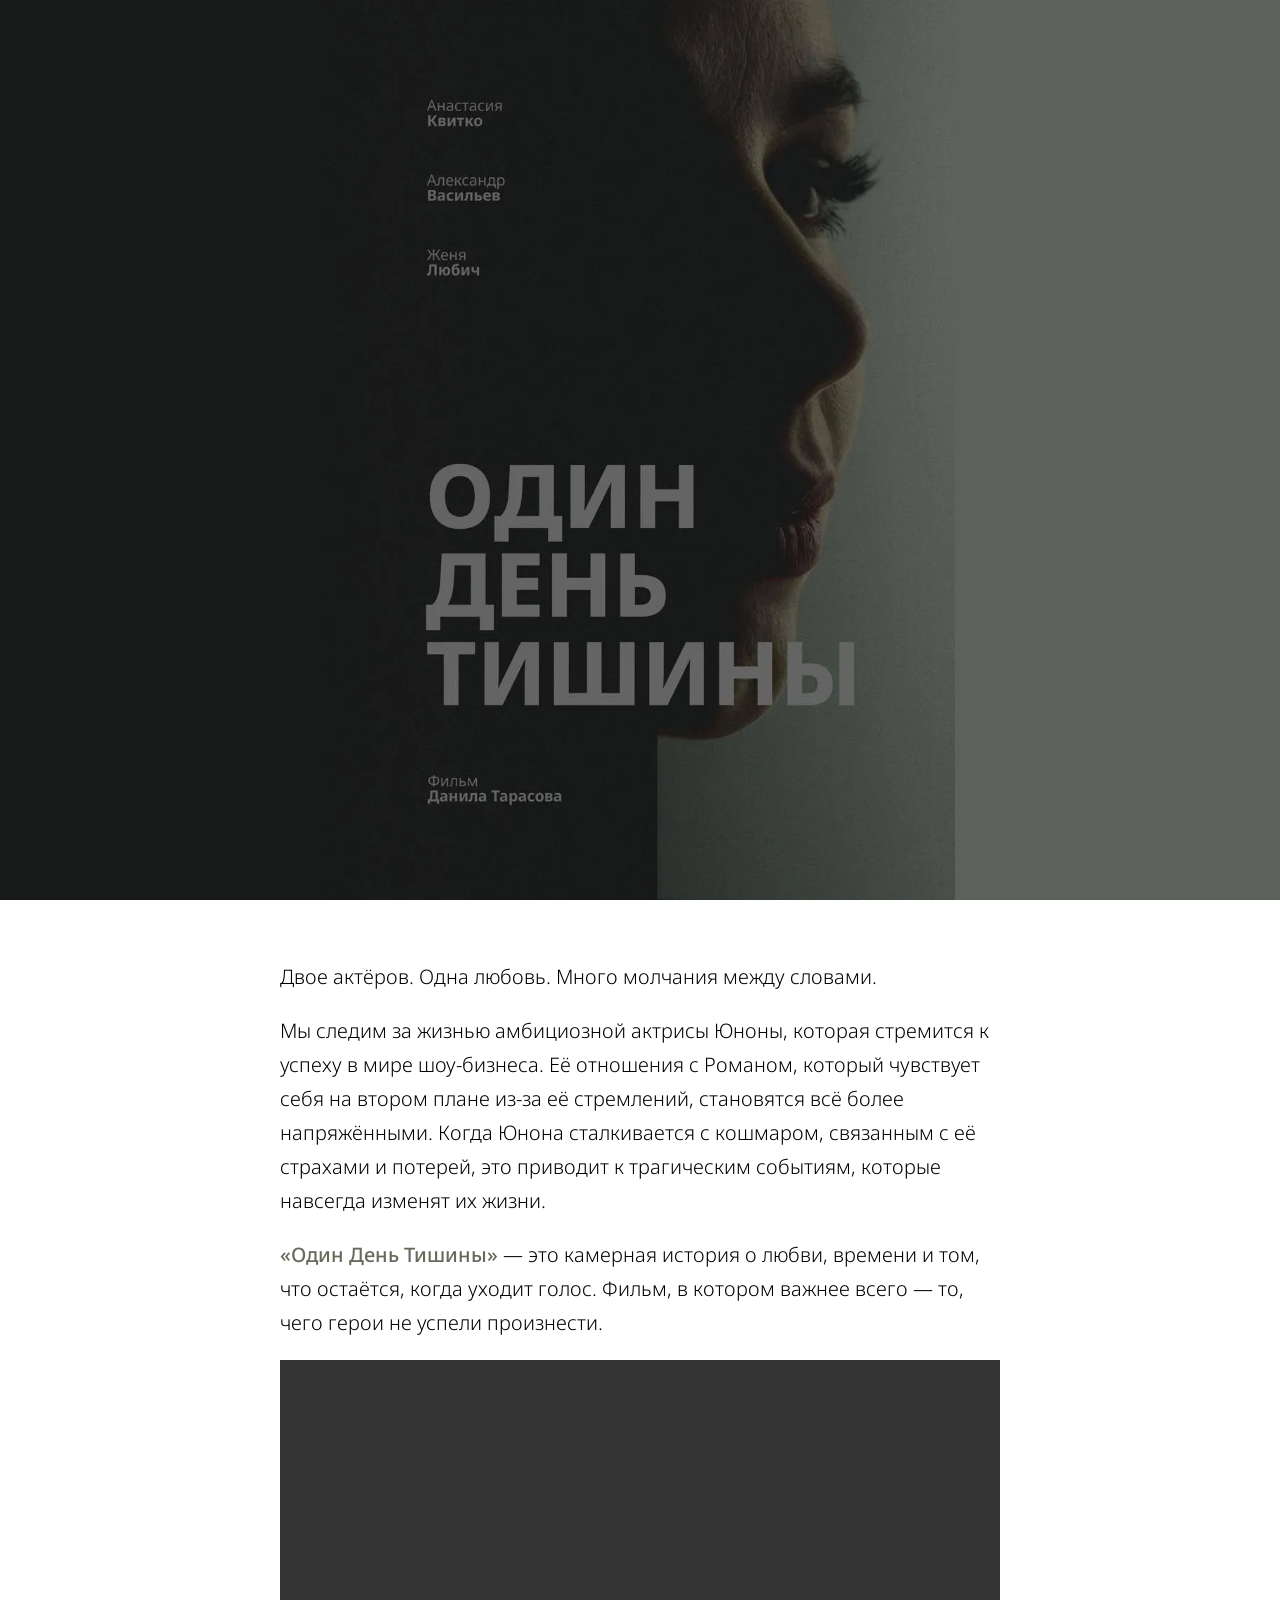
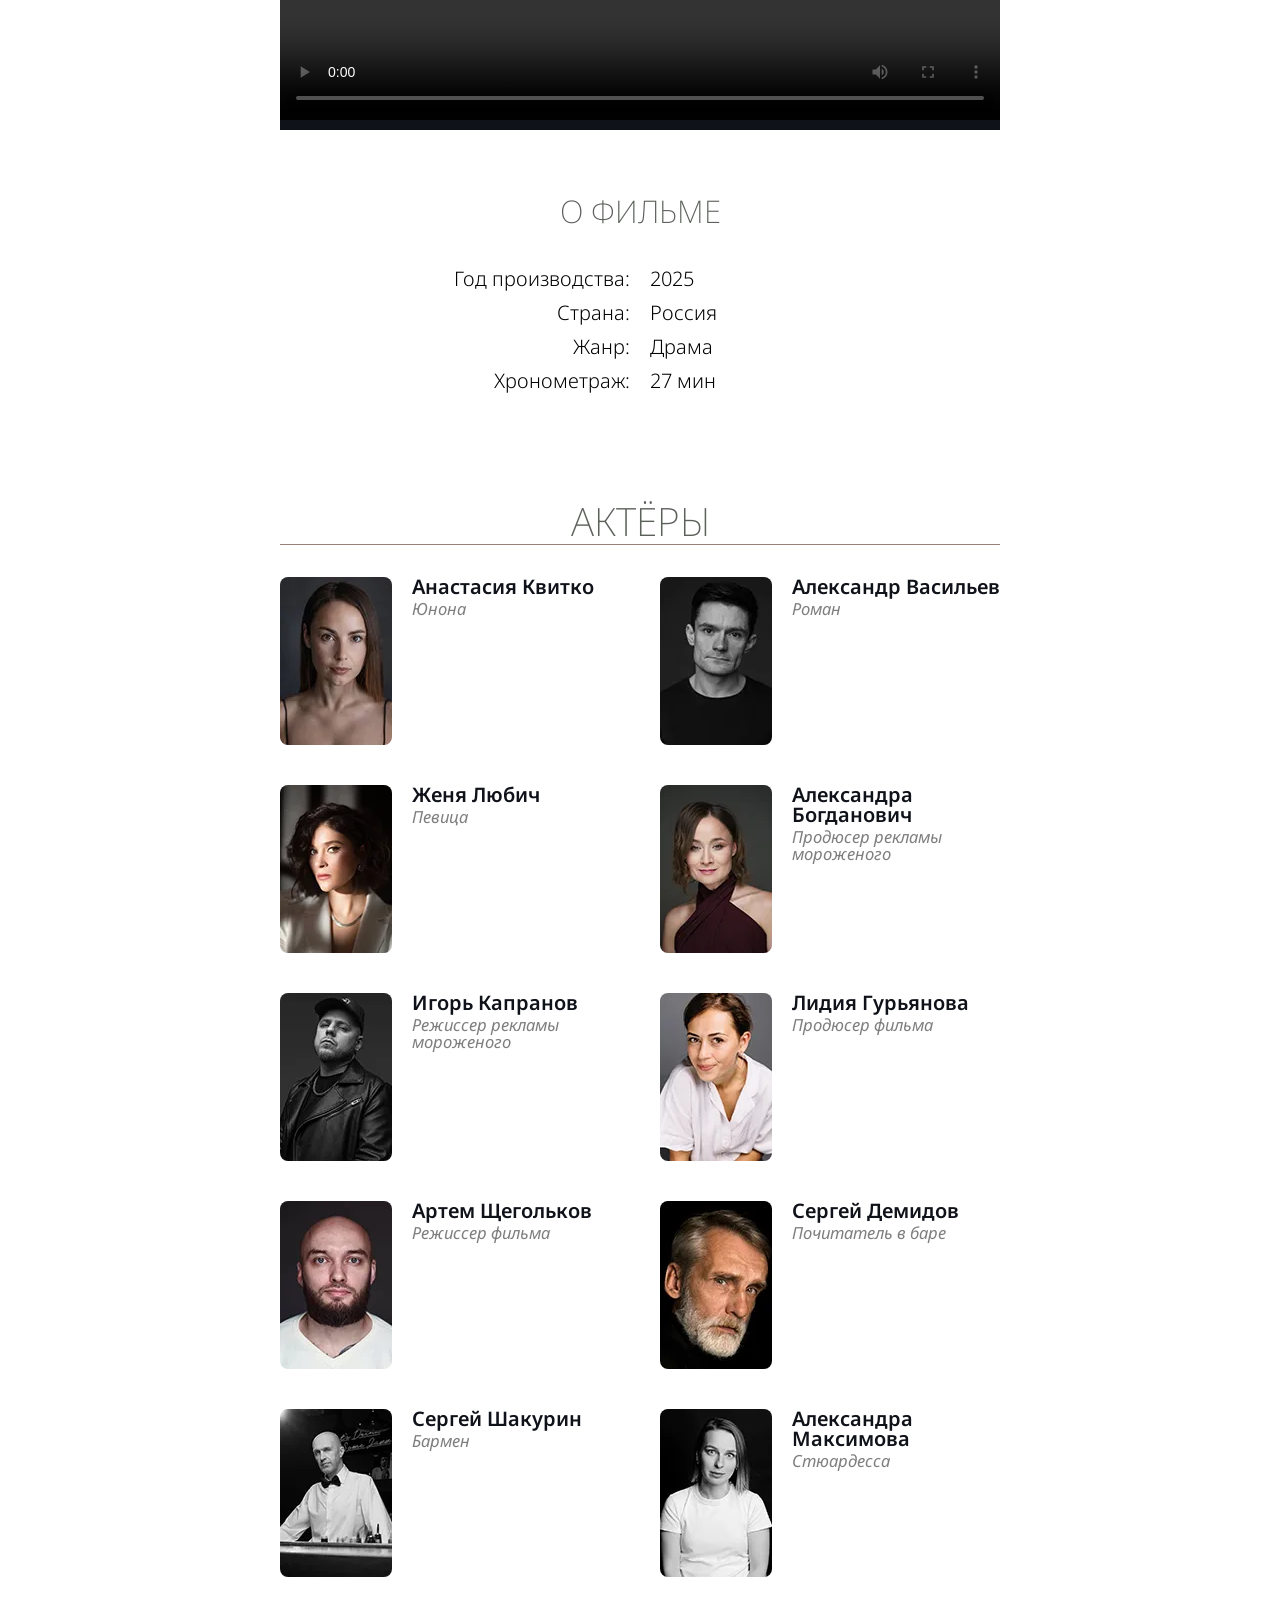
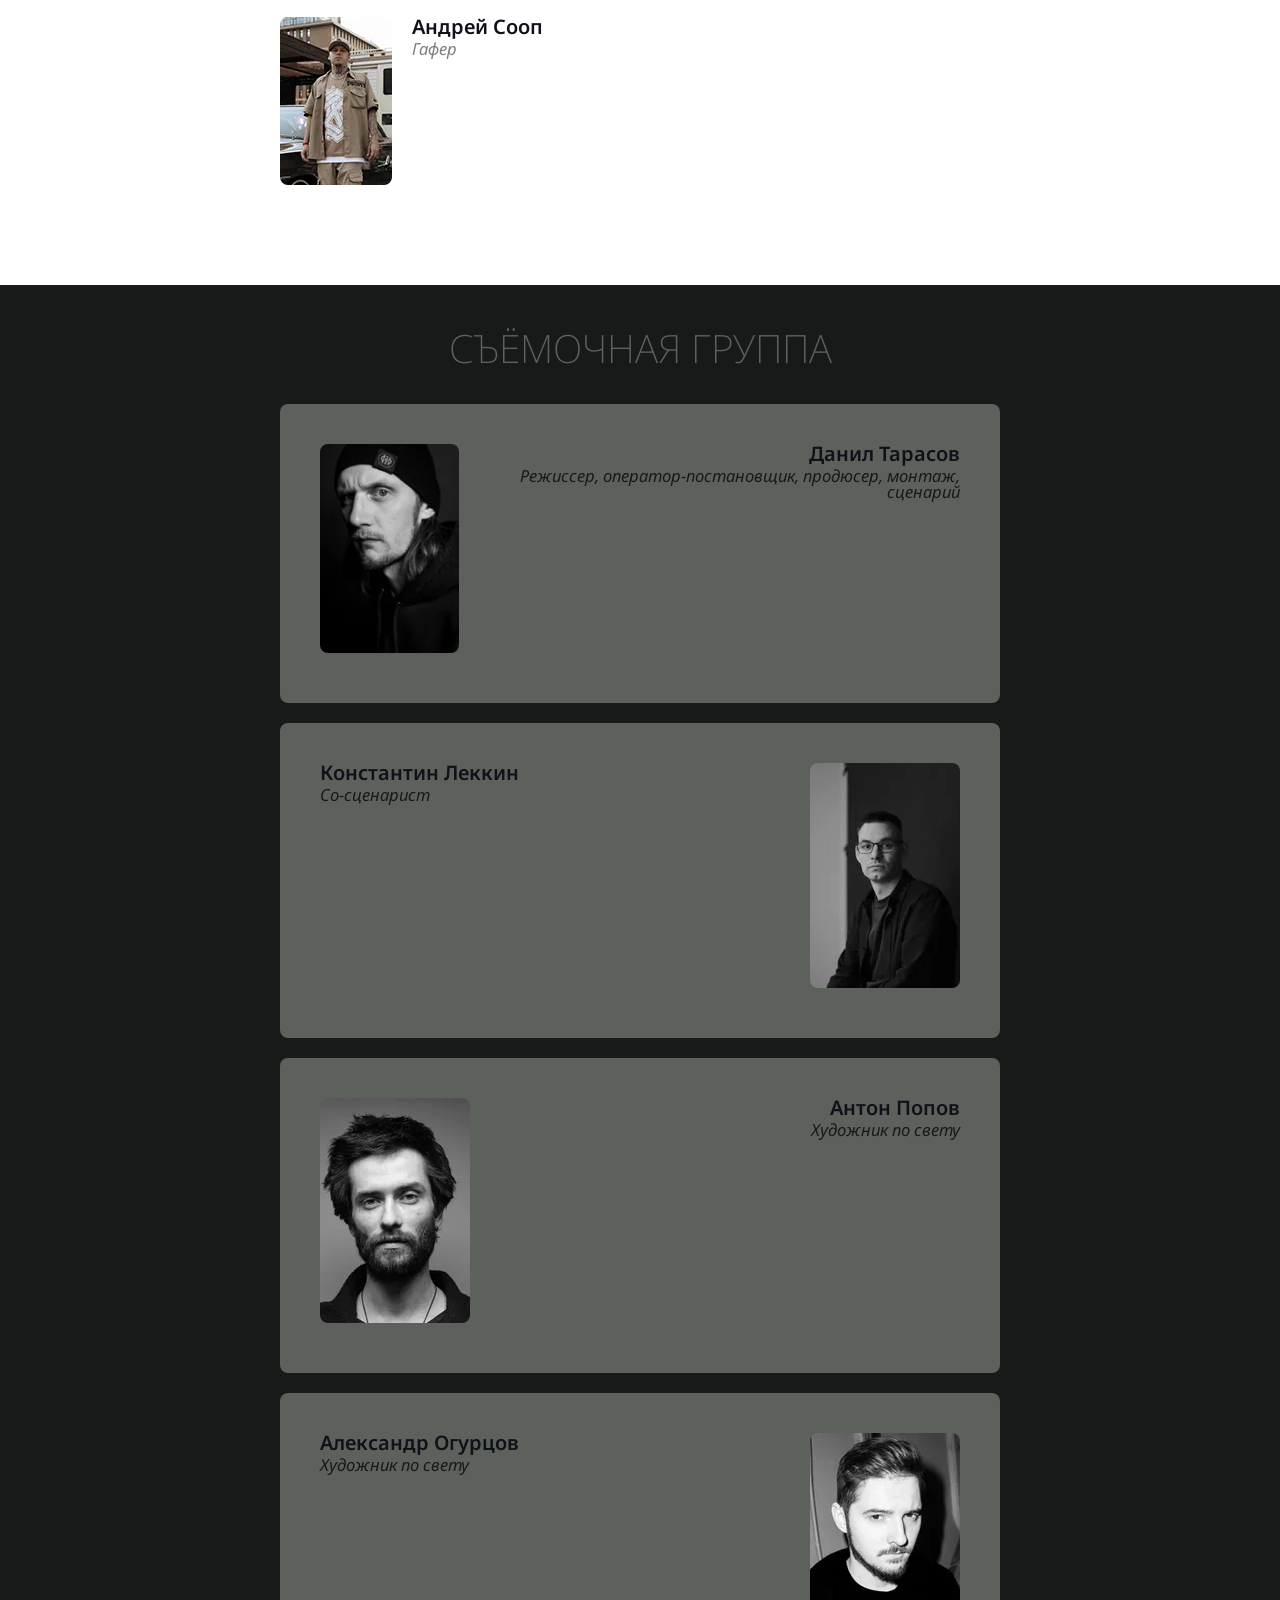
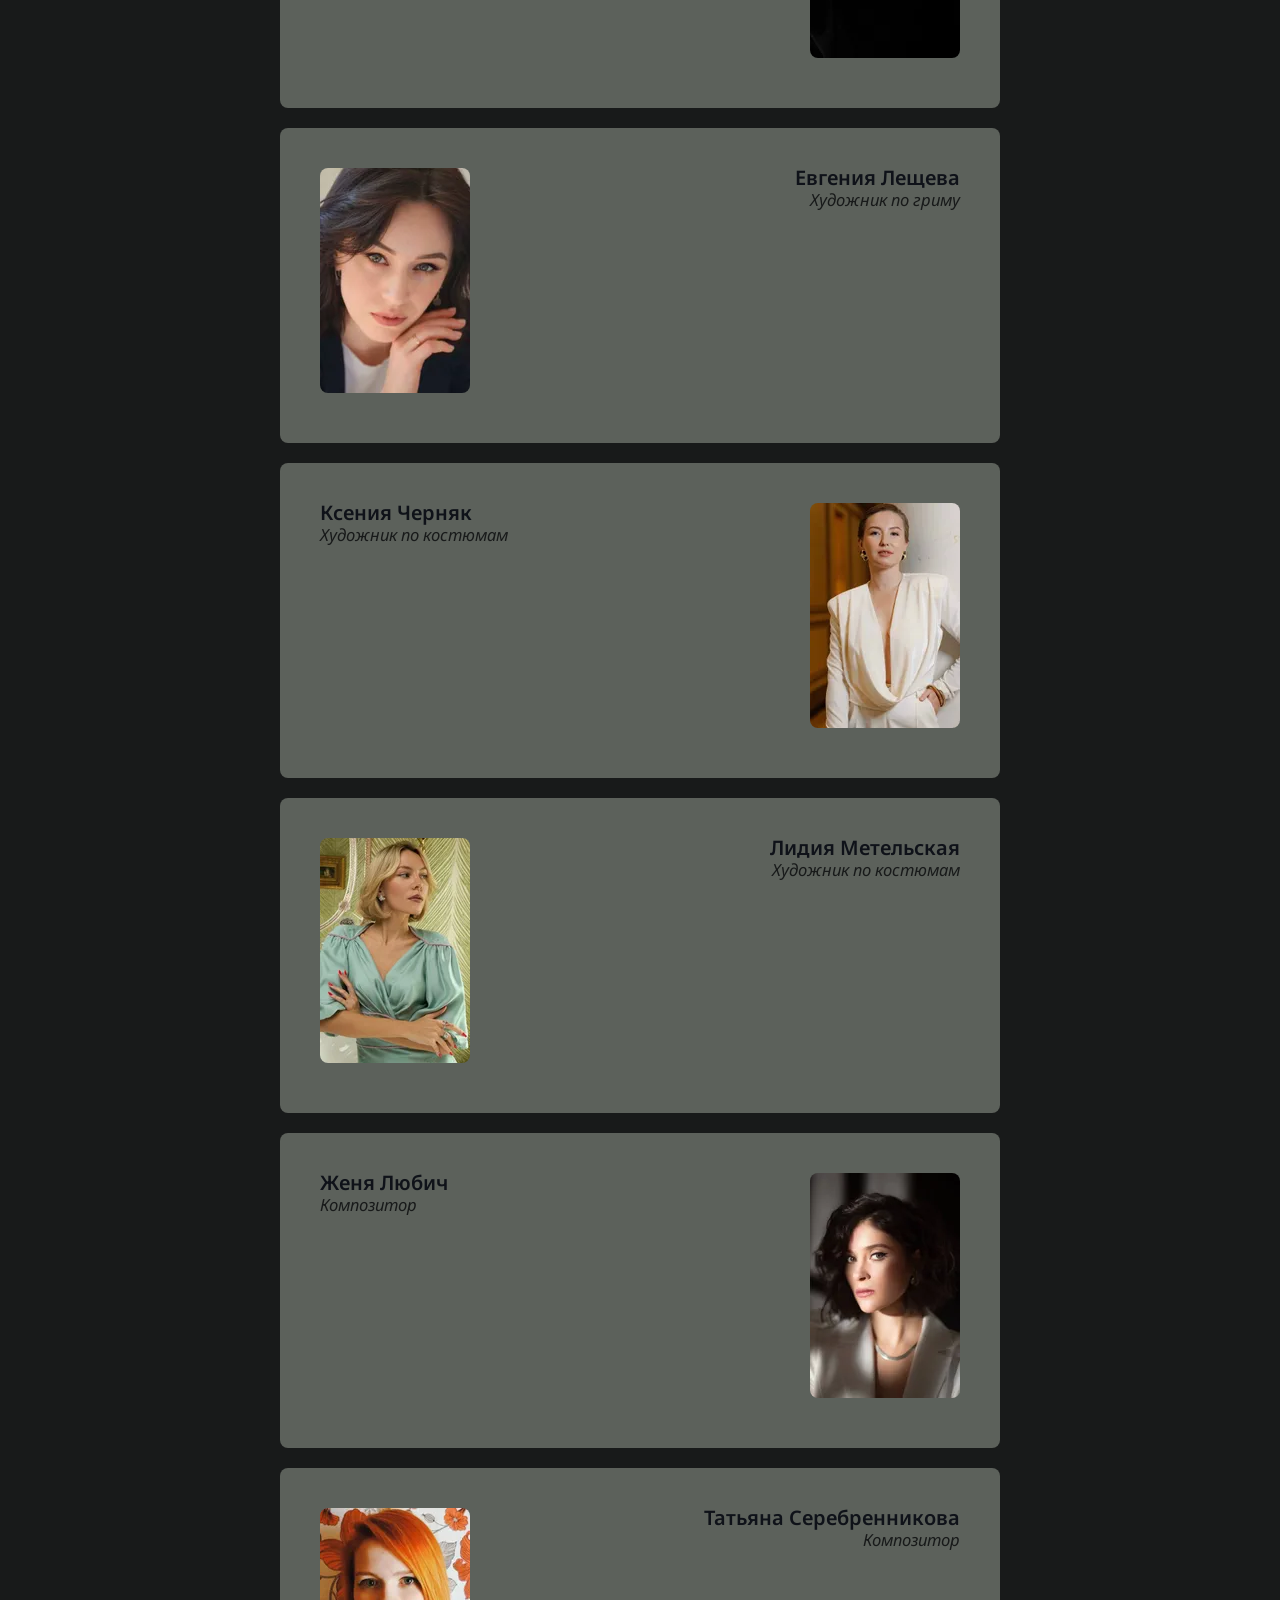
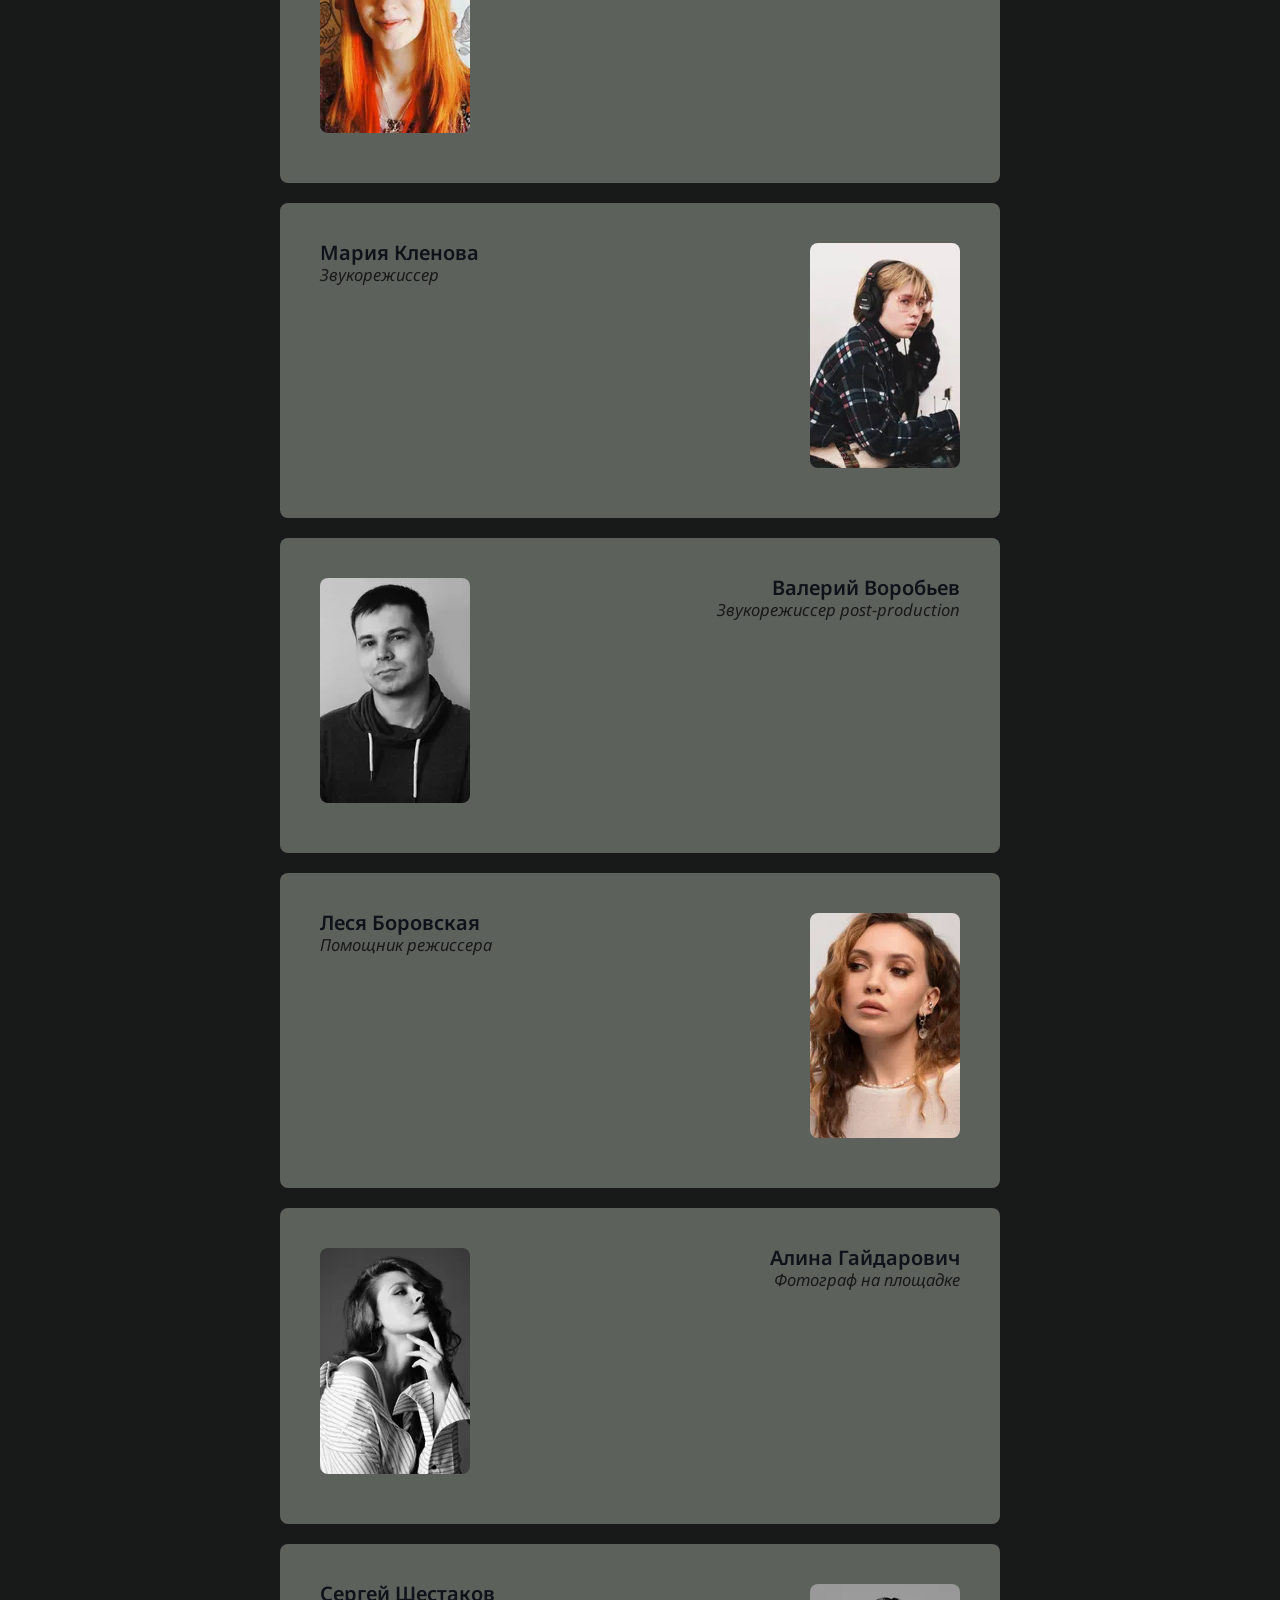
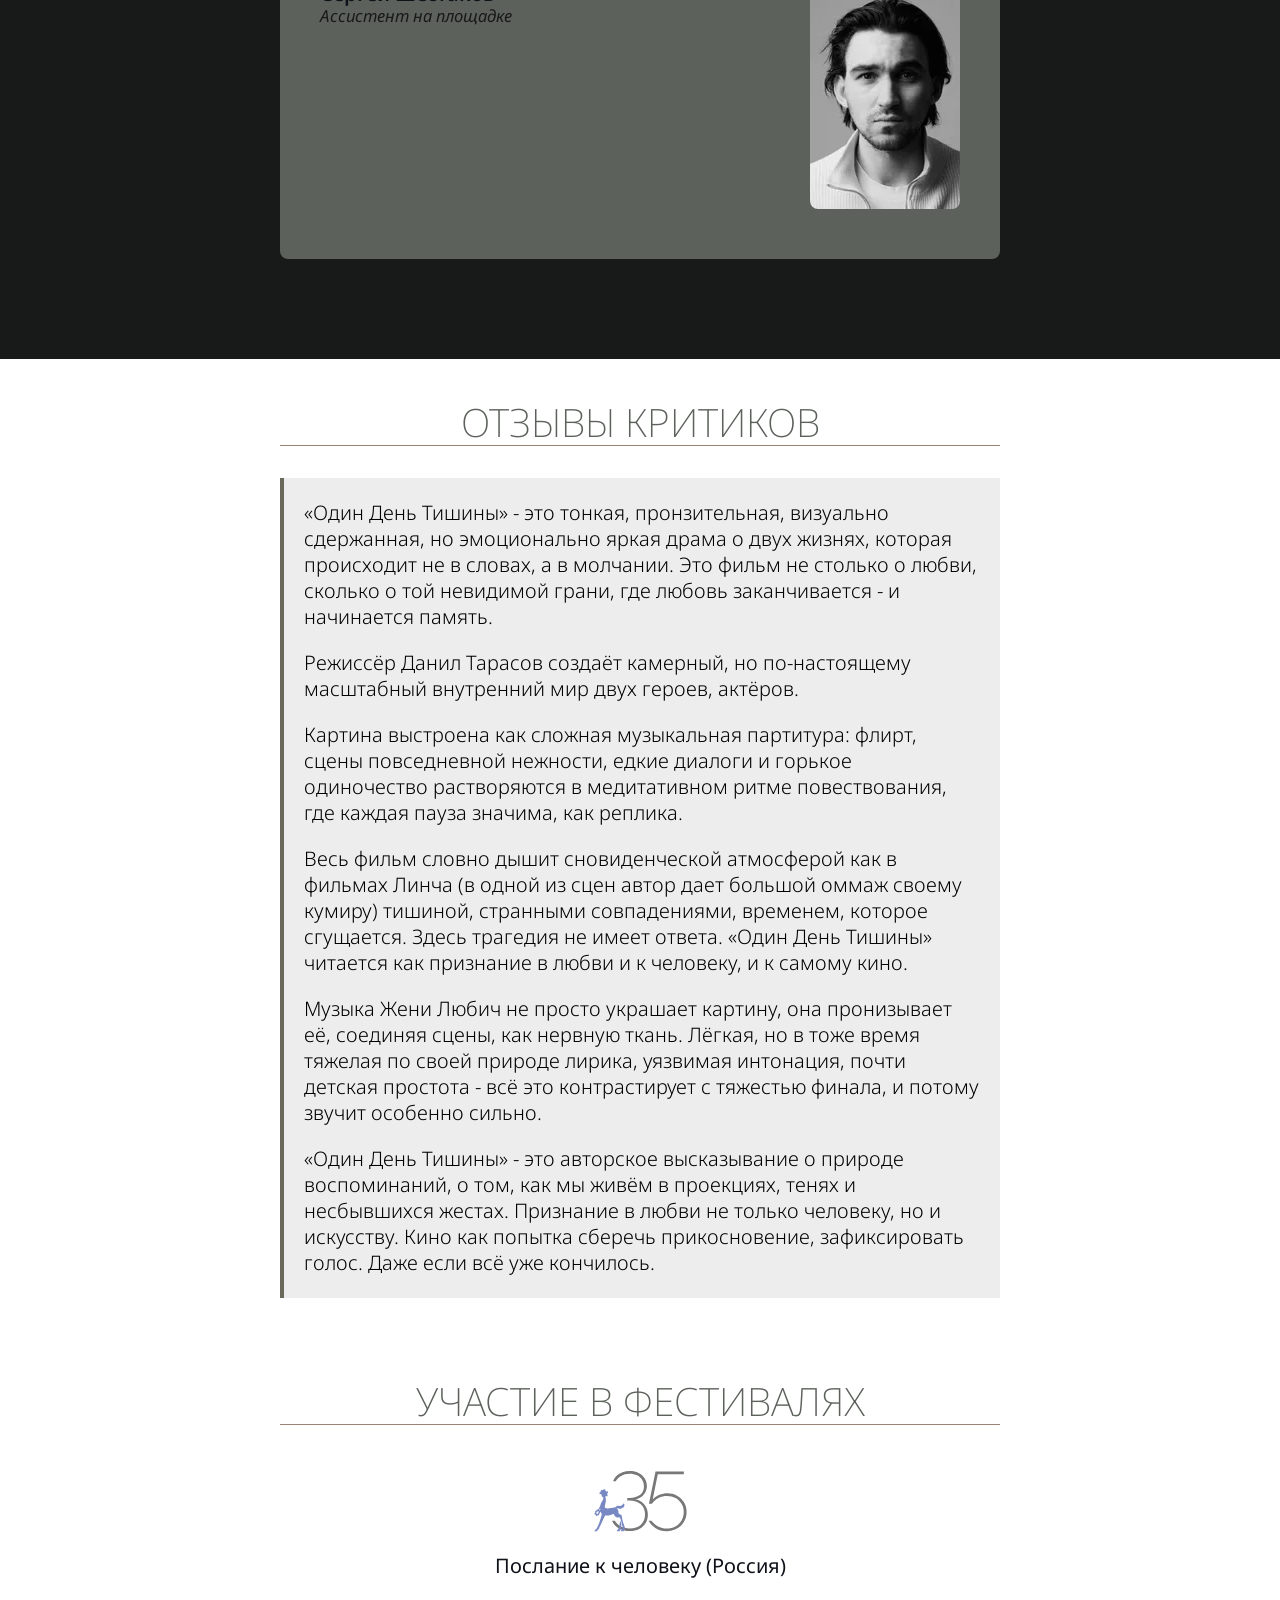
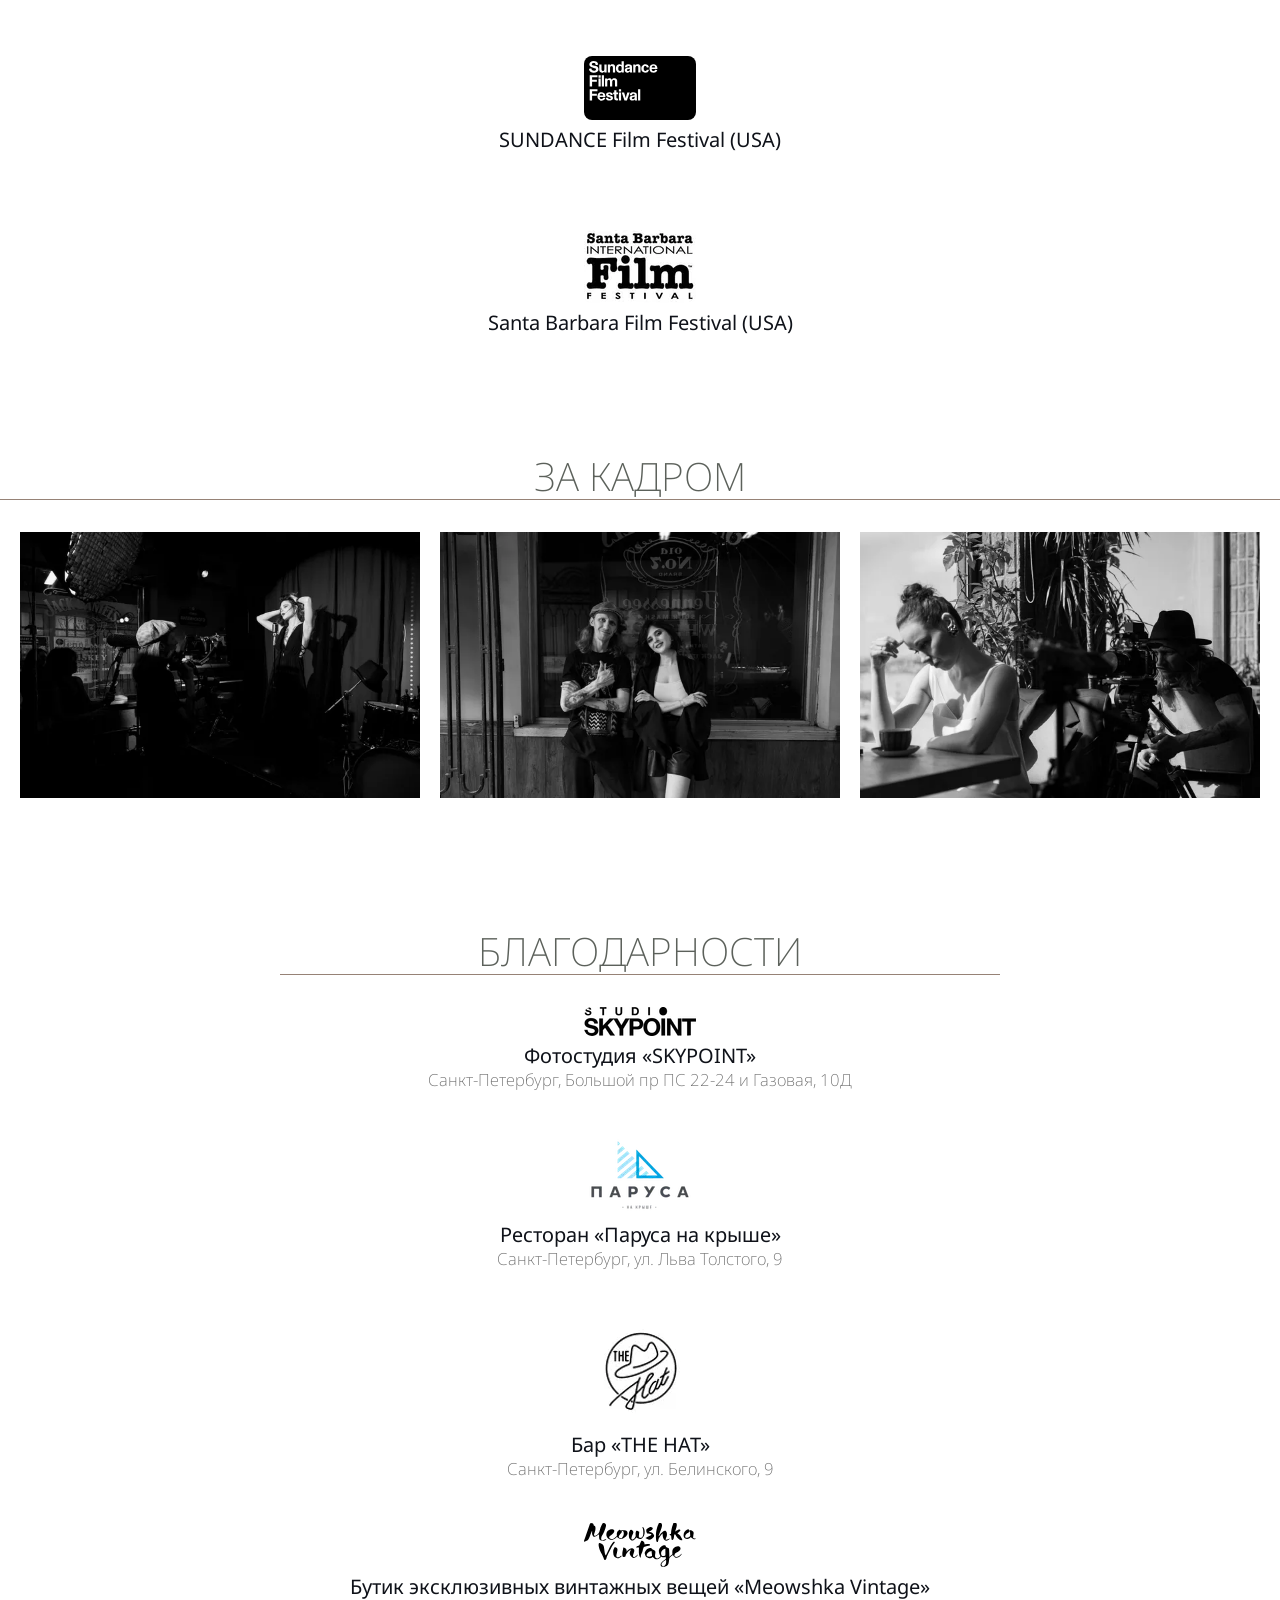
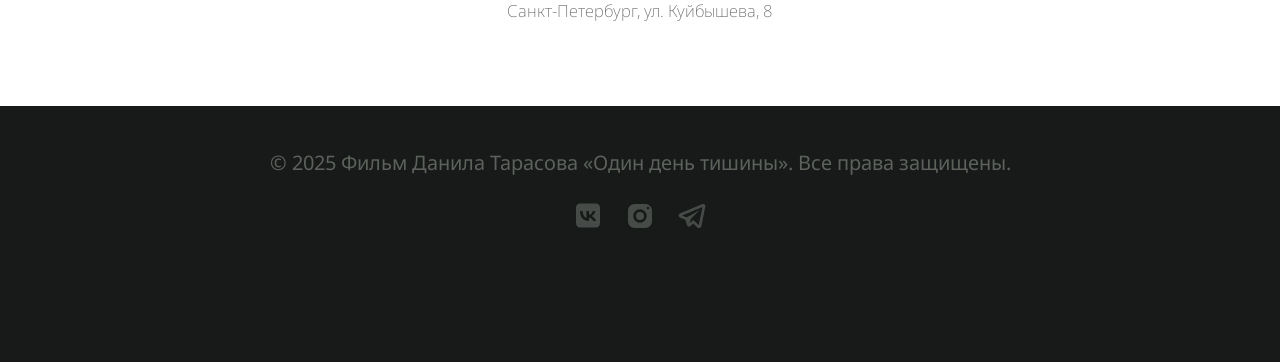
==== commit 8a87b1d8: "rebuild" ====
--- a/index.html
+++ b/index.html
@@ -1,4 +1,4 @@
-<!DOCTYPE html><html lang="en" data-astro-cid-j7pv25f6> <head><!-- Global Metadata --><meta charset="utf-8"><meta name="viewport" content="width=device-width,initial-scale=1"><link rel="icon" type="image/svg+xml" href="/favicon.svg"><link rel="sitemap" href="/sitemap-index.xml"><link rel="alternate" type="application/rss+xml" title="Один день тишины (2025)" href="https://www.zimensky.ru/rss.xml"><meta name="generator" content="Astro v5.12.1"><!-- Font preloads --><link rel="preconnect" href="https://fonts.googleapis.com"><link rel="preconnect" href="https://fonts.gstatic.com" crossorigin><link href="https://fonts.googleapis.com/css2?family=Noto+Sans:ital,wght@0,100..900;1,100..900&display=swap" rel="stylesheet"><!-- Canonical URL --><link rel="canonical" href="https://www.zimensky.ru/"><!-- Primary Meta Tags --><title>Один день тишины (2025)</title><meta name="title" content="Один день тишины (2025)"><meta name="description" content="Один день тишины - фильм режиссера и сценариста Данилы Тарасова. В ролях: Анастасия Квитко, Александр Васильев, Женя Любич. Страна: Россия, г. Санкт-Петербург и Ленинградская область."><!-- Open Graph / Facebook --><meta property="og:type" content="website"><meta property="og:url" content="https://www.zimensky.ru/"><meta property="og:title" content="Один день тишины (2025)"><meta property="og:description" content="Один день тишины - фильм режиссера и сценариста Данилы Тарасова. В ролях: Анастасия Квитко, Александр Васильев, Женя Любич. Страна: Россия, г. Санкт-Петербург и Ленинградская область."><meta property="og:image" content="https://www.zimensky.ru/_astro/blog-placeholder-1.Bx0Zcyzv.jpg"><!-- Twitter --><meta property="twitter:card" content="summary_large_image"><meta property="twitter:url" content="https://www.zimensky.ru/"><meta property="twitter:title" content="Один день тишины (2025)"><meta property="twitter:description" content="Один день тишины - фильм режиссера и сценариста Данилы Тарасова. В ролях: Анастасия Квитко, Александр Васильев, Женя Любич. Страна: Россия, г. Санкт-Петербург и Ленинградская область."><meta property="twitter:image" content="https://www.zimensky.ru/_astro/blog-placeholder-1.Bx0Zcyzv.jpg"><style>:root{--accent: #69695b;--accent-light: #968276;--black: 15, 18, 25;--gray: 104, 101, 82;--gray-light: #5C615B;--gray-dark: #181A1A;--gray-gradient: var(--gray-light), #968276c2;--box-shadow: 0 2px 6px rgba(var(--gray), 25%), 0 8px 24px rgba(var(--gray), 33%), 0 16px 32px rgba(var(--gray), 33%)}body{font-family:Noto Sans,sans-serif;margin:0;padding:0;text-align:left;word-wrap:break-word;overflow-wrap:break-word;color:rgb(var(--gray-dark));font-size:20px;line-height:1.7}article{width:720px;max-width:calc(100% - 2em);margin:auto;padding:2em 1em}h1,h2,h3,h4,h5,h6{margin:0 0 2rem;color:var(--gray-light);line-height:1.2;text-align:center;text-transform:uppercase;font-weight:200}h1{font-size:3.052em}h2{font-size:2.441em}h3{font-size:1.953em;position:relative}h3:after{content:"";position:absolute;left:0;bottom:0;height:1px;width:100%;background:var(--accent-light)}h4{font-size:1.563em;margin-top:2em}h5{font-size:1.25em}strong,b{font-weight:500;color:var(--accent)}a,a:hover{color:var(--accent)}p{margin-bottom:1em;font-weight:300}.prose p{margin-bottom:2em}textarea{width:100%;font-size:16px}input{font-size:16px}table{width:100%}img{max-width:100%;height:auto;border-radius:8px;object-fit:contain}code{padding:2px 5px;background-color:rgb(var(--gray-light));border-radius:2px}pre{padding:1.5em;border-radius:8px}pre>code{all:unset}blockquote{border-left:4px solid var(--accent);padding:0 0 0 20px;margin:0;font-size:1.333em}hr{border:none;border-top:1px solid rgb(var(--gray-light))}@media (max-width: 720px){body{font-size:18px}}.sr-only{border:0;padding:0;margin:0;position:absolute!important;height:1px;width:1px;overflow:hidden;clip:rect(1px 1px 1px 1px);clip:rect(1px,1px,1px,1px);clip-path:inset(50%);white-space:nowrap}footer[data-astro-cid-sz7xmlte]{padding:2em 1em 6em;background:var(--gray-dark);color:var(--gray-light);text-align:center}.social-links[data-astro-cid-sz7xmlte]{display:flex;justify-content:center;gap:1em;margin-top:1em}.social-links[data-astro-cid-sz7xmlte] a[data-astro-cid-sz7xmlte]{text-decoration:none;color:var(--gray-light);opacity:.7;transition:opacity .2s ease-in-out}.social-links[data-astro-cid-sz7xmlte] a[data-astro-cid-sz7xmlte]:hover{opacity:1}@media (max-width: 720px){footer[data-astro-cid-sz7xmlte]{font-size:smaller}}
+<!DOCTYPE html><html lang="en" data-astro-cid-j7pv25f6> <head><!-- Global Metadata --><meta charset="utf-8"><meta name="viewport" content="width=device-width,initial-scale=1"><link rel="icon" type="image/svg+xml" href="/favicon.svg"><link rel="sitemap" href="/sitemap-index.xml"><link rel="alternate" type="application/rss+xml" title="Один день тишины (2025)" href="https://www.zimensky.ru/rss.xml"><meta name="generator" content="Astro v5.12.1"><!-- Font preloads --><link rel="preconnect" href="https://fonts.googleapis.com"><link rel="preconnect" href="https://fonts.gstatic.com" crossorigin><link href="https://fonts.googleapis.com/css2?family=Noto+Sans:ital,wght@0,100..900;1,100..900&display=swap" rel="stylesheet"><!-- Canonical URL --><link rel="canonical" href="https://www.zimensky.ru/"><!-- Primary Meta Tags --><title>Один день тишины (2025)</title><meta name="title" content="Один день тишины (2025)"><meta name="description" content="Один день тишины - фильм режиссера и сценариста Данилы Тарасова. В ролях: Анастасия Квитко, Александр Васильев, Женя Любич. Страна: Россия, г. Санкт-Петербург и Ленинградская область."><!-- Open Graph / Facebook --><meta property="og:type" content="website"><meta property="og:url" content="https://www.zimensky.ru/"><meta property="og:title" content="Один день тишины (2025)"><meta property="og:description" content="Один день тишины - фильм режиссера и сценариста Данилы Тарасова. В ролях: Анастасия Квитко, Александр Васильев, Женя Любич. Страна: Россия, г. Санкт-Петербург и Ленинградская область."><meta property="og:image" content="https://www.zimensky.ru/_astro/blog-placeholder-1.Bx0Zcyzv.jpg"><!-- Twitter --><meta property="twitter:card" content="summary_large_image"><meta property="twitter:url" content="https://www.zimensky.ru/"><meta property="twitter:title" content="Один день тишины (2025)"><meta property="twitter:description" content="Один день тишины - фильм режиссера и сценариста Данилы Тарасова. В ролях: Анастасия Квитко, Александр Васильев, Женя Любич. Страна: Россия, г. Санкт-Петербург и Ленинградская область."><meta property="twitter:image" content="https://www.zimensky.ru/_astro/blog-placeholder-1.Bx0Zcyzv.jpg"><style>:root{--accent: #69695b;--accent-light: #968276;--black: 15, 18, 25;--gray: 104, 101, 82;--gray-light: #5C615B;--gray-dark: #181A1A;--gray-gradient: var(--gray-light), #968276c2;--box-shadow: 0 2px 6px rgba(var(--gray), 25%), 0 8px 24px rgba(var(--gray), 33%), 0 16px 32px rgba(var(--gray), 33%)}body{font-family:Noto Sans,sans-serif;margin:0;padding:0;text-align:left;word-wrap:break-word;overflow-wrap:break-word;color:rgb(var(--gray-dark));font-size:20px;line-height:1.7}article{width:720px;max-width:calc(100% - 2em);margin:auto;padding:2em 1em}h1,h2,h3,h4,h5,h6{margin:0 0 2rem;color:var(--gray-light);line-height:1.2;text-align:center;text-transform:uppercase;font-weight:200}h1{font-size:3.052em}h2{font-size:2.441em}h3{font-size:1.953em;position:relative}h3:after{content:"";position:absolute;left:0;bottom:0;height:1px;width:100%;background:var(--accent-light)}h4{font-size:1.563em;margin-top:2em}h5{font-size:1.25em}strong,b{font-weight:500;color:var(--accent)}a,a:hover{color:var(--accent)}p{margin-bottom:1em;font-weight:300}.prose p{margin-bottom:2em}textarea{width:100%;font-size:16px}input{font-size:16px}table{width:100%}img{max-width:100%;height:auto;border-radius:8px;object-fit:contain}code{padding:2px 5px;background-color:rgb(var(--gray-light));border-radius:2px}pre{padding:1.5em;border-radius:8px}pre>code{all:unset}blockquote{border-left:4px solid var(--accent);padding:.1em 1em;margin:0;line-height:1.3;font-size:1em;background-color:#ededed}hr{border:none;border-top:1px solid rgb(var(--gray-light))}@media (max-width: 720px){body{font-size:18px}}.sr-only{border:0;padding:0;margin:0;position:absolute!important;height:1px;width:1px;overflow:hidden;clip:rect(1px 1px 1px 1px);clip:rect(1px,1px,1px,1px);clip-path:inset(50%);white-space:nowrap}footer[data-astro-cid-sz7xmlte]{padding:2em 1em 6em;background:var(--gray-dark);color:var(--gray-light);text-align:center}.social-links[data-astro-cid-sz7xmlte]{display:flex;justify-content:center;gap:1em;margin-top:1em}.social-links[data-astro-cid-sz7xmlte] a[data-astro-cid-sz7xmlte]{text-decoration:none;color:var(--gray-light);opacity:.7;transition:opacity .2s ease-in-out}.social-links[data-astro-cid-sz7xmlte] a[data-astro-cid-sz7xmlte]:hover{opacity:1}@media (max-width: 720px){footer[data-astro-cid-sz7xmlte]{font-size:smaller}}
 </style>
 <link rel="stylesheet" href="/_astro/index.D-kA8YtL.css"></head> <body data-astro-cid-j7pv25f6> <header data-astro-cid-j7pv25f6> <div class="hero-image" data-astro-cid-j7pv25f6> <img src="/_astro/poster.BVEAyw79_Z1t6AO3.webp" alt="Один день тишины" data-astro-cid-j7pv25f6="true" loading="lazy" decoding="async" fetchpriority="auto" width="896" height="1280"> </div> </header> <main data-astro-cid-j7pv25f6> <article data-astro-cid-j7pv25f6> <p data-astro-cid-j7pv25f6>Двое актёров. Одна любовь. Много молчания между словами.</p> <p data-astro-cid-j7pv25f6>
 Мы следим за жизнью амбициозной актрисы Юноны, которая
@@ -11,7 +11,12 @@
 </p> <p data-astro-cid-j7pv25f6> <strong data-astro-cid-j7pv25f6>«Один День Тишины»</strong> — это камерная история о
 					любви, времени и том, что остаётся, когда уходит голос. Фильм,
 					в котором важнее всего — то, чего герои не успели произнести.
-</p> <div class="trailer" data-astro-cid-j7pv25f6> <video controls width="100%" data-astro-cid-j7pv25f6> <source src="../../public/trailer.mov" type="video/mp4" data-astro-cid-j7pv25f6> </video> </div> <p data-astro-cid-j7pv25f6></p><h4 data-astro-cid-j7pv25f6>О фильме</h4> <dl data-astro-cid-j7pv25f6> <dt data-astro-cid-j7pv25f6>Год производства:</dt> <dd data-astro-cid-j7pv25f6>2025</dd> <dt data-astro-cid-j7pv25f6>Страна:</dt> <dd data-astro-cid-j7pv25f6>Россия</dd> <dt data-astro-cid-j7pv25f6>Жанр:</dt> <dd data-astro-cid-j7pv25f6>Драма</dd> <dt data-astro-cid-j7pv25f6>Хронометраж:</dt> <dd data-astro-cid-j7pv25f6>27 мин</dd> </dl>  </article> <article data-astro-cid-j7pv25f6> <section data-astro-cid-e2ocloyh> <h3 class="title" data-astro-cid-e2ocloyh>Актёры</h3> <ul class="actors" data-astro-cid-e2ocloyh> <li data-astro-cid-e2ocloyh> <img src="/_astro/photo-1.DHXDeOjn_Z1csSXs.webp" alt="Анастасия Квитко" data-astro-cid-e2ocloyh="true" loading="lazy" decoding="async" fetchpriority="auto" width="112" height="168"> <div data-astro-cid-e2ocloyh> <span class="name" data-astro-cid-e2ocloyh>Анастасия Квитко</span> <span class="role" data-astro-cid-e2ocloyh>Юнона</span> </div> </li><li data-astro-cid-e2ocloyh> <img src="/_astro/photo-2.Jmy2Gb72_265v7Y.webp" alt="Александр Васильев" data-astro-cid-e2ocloyh="true" loading="lazy" decoding="async" fetchpriority="auto" width="112" height="168"> <div data-astro-cid-e2ocloyh> <span class="name" data-astro-cid-e2ocloyh>Александр Васильев</span> <span class="role" data-astro-cid-e2ocloyh>Роман</span> </div> </li><li data-astro-cid-e2ocloyh> <img src="/_astro/photo-3.DaWypT7__16VzGO.webp" alt="Женя Любич" data-astro-cid-e2ocloyh="true" loading="lazy" decoding="async" fetchpriority="auto" width="112" height="168"> <div data-astro-cid-e2ocloyh> <span class="name" data-astro-cid-e2ocloyh>Женя Любич</span> <span class="role" data-astro-cid-e2ocloyh>Певица</span> </div> </li><li data-astro-cid-e2ocloyh> <img src="/_astro/photo-4.B36jvo_t_Z1vyvVS.webp" alt="Александра Богданович" data-astro-cid-e2ocloyh="true" loading="lazy" decoding="async" fetchpriority="auto" width="112" height="168"> <div data-astro-cid-e2ocloyh> <span class="name" data-astro-cid-e2ocloyh>Александра Богданович</span> <span class="role" data-astro-cid-e2ocloyh>Продюсер рекламы мороженого</span> </div> </li><li data-astro-cid-e2ocloyh> <img src="/_astro/photo-5.GKibmDbN_209Lge.webp" alt="Игорь Капранов" data-astro-cid-e2ocloyh="true" loading="lazy" decoding="async" fetchpriority="auto" width="112" height="168"> <div data-astro-cid-e2ocloyh> <span class="name" data-astro-cid-e2ocloyh>Игорь Капранов</span> <span class="role" data-astro-cid-e2ocloyh>Режиссер рекламы мороженого</span> </div> </li><li data-astro-cid-e2ocloyh> <img src="/_astro/photo-6.Bzamn4T7_Z12KL4M.webp" alt="Лидия Гурьянова" data-astro-cid-e2ocloyh="true" loading="lazy" decoding="async" fetchpriority="auto" width="112" height="168"> <div data-astro-cid-e2ocloyh> <span class="name" data-astro-cid-e2ocloyh>Лидия Гурьянова</span> <span class="role" data-astro-cid-e2ocloyh>Продюсер фильма</span> </div> </li><li data-astro-cid-e2ocloyh> <img src="/_astro/photo-7.DVjyr-2L_Z18M12.webp" alt="Артем Щегольков" data-astro-cid-e2ocloyh="true" loading="lazy" decoding="async" fetchpriority="auto" width="112" height="168"> <div data-astro-cid-e2ocloyh> <span class="name" data-astro-cid-e2ocloyh>Артем Щегольков</span> <span class="role" data-astro-cid-e2ocloyh>Режиссер фильма</span> </div> </li><li data-astro-cid-e2ocloyh> <img src="/_astro/photo-8.C9O9emoT_Z1xt9OQ.webp" alt="Сергей Демидов" data-astro-cid-e2ocloyh="true" loading="lazy" decoding="async" fetchpriority="auto" width="112" height="168"> <div data-astro-cid-e2ocloyh> <span class="name" data-astro-cid-e2ocloyh>Сергей Демидов</span> <span class="role" data-astro-cid-e2ocloyh>Почитатель в баре</span> </div> </li><li data-astro-cid-e2ocloyh> <img src="/_astro/photo-9.CDXHxVGS_Z2gy2Kf.webp" alt="Сергей Шакурин" data-astro-cid-e2ocloyh="true" loading="lazy" decoding="async" fetchpriority="auto" width="112" height="168"> <div data-astro-cid-e2ocloyh> <span class="name" data-astro-cid-e2ocloyh>Сергей Шакурин</span> <span class="role" data-astro-cid-e2ocloyh>Бармен</span> </div> </li><li data-astro-cid-e2ocloyh> <img src="/_astro/photo-10.iqnuPu9S_Z2jw384.webp" alt="Александра Максимова" data-astro-cid-e2ocloyh="true" loading="lazy" decoding="async" fetchpriority="auto" width="112" height="168"> <div data-astro-cid-e2ocloyh> <span class="name" data-astro-cid-e2ocloyh>Александра Максимова</span> <span class="role" data-astro-cid-e2ocloyh>Стюардесса</span> </div> </li><li data-astro-cid-e2ocloyh> <img src="/_astro/photo-11.BRDFUyJf_20jqic.webp" alt="Андрей Сооп" data-astro-cid-e2ocloyh="true" loading="lazy" decoding="async" fetchpriority="auto" width="112" height="168"> <div data-astro-cid-e2ocloyh> <span class="name" data-astro-cid-e2ocloyh>Андрей Сооп</span> <span class="role" data-astro-cid-e2ocloyh>Гафер</span> </div> </li> </ul> </section>  </article> <section class="crew-wrapper" data-astro-cid-n2ozrhpm> <article data-astro-cid-n2ozrhpm> <h3 data-astro-cid-n2ozrhpm>Съёмочная группа</h3> <ul class="crew" data-astro-cid-n2ozrhpm> <li data-astro-cid-n2ozrhpm> <div class="image" data-astro-cid-n2ozrhpm> <img src="/_astro/photo_1.TMqr6aH4_revxI.webp" alt="Данил Тарасов" data-astro-cid-n2ozrhpm="true" loading="lazy" decoding="async" fetchpriority="auto" width="150" height="225"> </div> <div data-astro-cid-n2ozrhpm> <span class="name" data-astro-cid-n2ozrhpm>Данил Тарасов</span> <span class="role" data-astro-cid-n2ozrhpm>Режиссер, оператор-постановщик, продюсер, монтаж, сценарий</span> </div> </li><li data-astro-cid-n2ozrhpm> <div class="image" data-astro-cid-n2ozrhpm> <img src="/_astro/photo_2.BJTf9_G3_lAkhv.webp" alt="Константин Леккин" data-astro-cid-n2ozrhpm="true" loading="lazy" decoding="async" fetchpriority="auto" width="150" height="225"> </div> <div data-astro-cid-n2ozrhpm> <span class="name" data-astro-cid-n2ozrhpm>Константин Леккин</span> <span class="role" data-astro-cid-n2ozrhpm>Со-сценарист</span> </div> </li><li data-astro-cid-n2ozrhpm> <div class="image" data-astro-cid-n2ozrhpm> <img src="/_astro/photo_3.CdO6479U_uXgJf.webp" alt="Антон Попов" data-astro-cid-n2ozrhpm="true" loading="lazy" decoding="async" fetchpriority="auto" width="150" height="225"> </div> <div data-astro-cid-n2ozrhpm> <span class="name" data-astro-cid-n2ozrhpm>Антон Попов</span> <span class="role" data-astro-cid-n2ozrhpm>Художник по свету</span> </div> </li><li data-astro-cid-n2ozrhpm> <div class="image" data-astro-cid-n2ozrhpm> <img src="/_astro/photo_4.BTjMwOc3_2nHfwa.webp" alt="Александр Огурцов" data-astro-cid-n2ozrhpm="true" loading="lazy" decoding="async" fetchpriority="auto" width="150" height="225"> </div> <div data-astro-cid-n2ozrhpm> <span class="name" data-astro-cid-n2ozrhpm>Александр Огурцов</span> <span class="role" data-astro-cid-n2ozrhpm>Художник по свету</span> </div> </li><li data-astro-cid-n2ozrhpm> <div class="image" data-astro-cid-n2ozrhpm> <img src="/_astro/photo_5.DR1bQnnQ_26Bcd9.webp" alt="Евгения Лещева" data-astro-cid-n2ozrhpm="true" loading="lazy" decoding="async" fetchpriority="auto" width="150" height="225"> </div> <div data-astro-cid-n2ozrhpm> <span class="name" data-astro-cid-n2ozrhpm>Евгения Лещева</span> <span class="role" data-astro-cid-n2ozrhpm>Художник по гриму</span> </div> </li><li data-astro-cid-n2ozrhpm> <div class="image" data-astro-cid-n2ozrhpm> <img src="/_astro/photo_14.bcP0lwng_2qx1mI.webp" alt="Ксения Черняк" data-astro-cid-n2ozrhpm="true" loading="lazy" decoding="async" fetchpriority="auto" width="150" height="225"> </div> <div data-astro-cid-n2ozrhpm> <span class="name" data-astro-cid-n2ozrhpm>Ксения Черняк</span> <span class="role" data-astro-cid-n2ozrhpm>Художник по костюмам</span> </div> </li><li data-astro-cid-n2ozrhpm> <div class="image" data-astro-cid-n2ozrhpm> <img src="/_astro/photo_10.DULUBMCG_1UkTD0.webp" alt="Лидия Метельская" data-astro-cid-n2ozrhpm="true" loading="lazy" decoding="async" fetchpriority="auto" width="150" height="225"> </div> <div data-astro-cid-n2ozrhpm> <span class="name" data-astro-cid-n2ozrhpm>Лидия Метельская</span> <span class="role" data-astro-cid-n2ozrhpm>Художник по костюмам</span> </div> </li><li data-astro-cid-n2ozrhpm> <div class="image" data-astro-cid-n2ozrhpm> <img src="/_astro/photo_6.DdGwbwFp_1fDhym.webp" alt="Женя Любич" data-astro-cid-n2ozrhpm="true" loading="lazy" decoding="async" fetchpriority="auto" width="150" height="225"> </div> <div data-astro-cid-n2ozrhpm> <span class="name" data-astro-cid-n2ozrhpm>Женя Любич</span> <span class="role" data-astro-cid-n2ozrhpm>Композитор</span> </div> </li><li data-astro-cid-n2ozrhpm> <div class="image" data-astro-cid-n2ozrhpm> <img src="/_astro/photo_7.Cx3s7QCL_1BQfKJ.webp" alt="Татьяна Серебренникова" data-astro-cid-n2ozrhpm="true" loading="lazy" decoding="async" fetchpriority="auto" width="150" height="225"> </div> <div data-astro-cid-n2ozrhpm> <span class="name" data-astro-cid-n2ozrhpm>Татьяна Серебренникова</span> <span class="role" data-astro-cid-n2ozrhpm>Композитор</span> </div> </li><li data-astro-cid-n2ozrhpm> <div class="image" data-astro-cid-n2ozrhpm> <img src="/_astro/photo_8.BPe5Baty_Z25qC0i.webp" alt="Мария Кленова" data-astro-cid-n2ozrhpm="true" loading="lazy" decoding="async" fetchpriority="auto" width="150" height="225"> </div> <div data-astro-cid-n2ozrhpm> <span class="name" data-astro-cid-n2ozrhpm>Мария Кленова</span> <span class="role" data-astro-cid-n2ozrhpm>Звукорежиссер</span> </div> </li><li data-astro-cid-n2ozrhpm> <div class="image" data-astro-cid-n2ozrhpm> <img src="/_astro/photo_13.DeiEl3e4_Z1fb1Hj.webp" alt="Валерий Воробьев" data-astro-cid-n2ozrhpm="true" loading="lazy" decoding="async" fetchpriority="auto" width="150" height="225"> </div> <div data-astro-cid-n2ozrhpm> <span class="name" data-astro-cid-n2ozrhpm>Валерий Воробьев</span> <span class="role" data-astro-cid-n2ozrhpm>Звукорежиссер post-production</span> </div> </li><li data-astro-cid-n2ozrhpm> <div class="image" data-astro-cid-n2ozrhpm> <img src="/_astro/photo_9.CaFtzImj_Zeci6k.webp" alt="Леся Боровская" data-astro-cid-n2ozrhpm="true" loading="lazy" decoding="async" fetchpriority="auto" width="150" height="225"> </div> <div data-astro-cid-n2ozrhpm> <span class="name" data-astro-cid-n2ozrhpm>Леся Боровская</span> <span class="role" data-astro-cid-n2ozrhpm>Помощник режиссера</span> </div> </li><li data-astro-cid-n2ozrhpm> <div class="image" data-astro-cid-n2ozrhpm> <img src="/_astro/photo_11.BLV1EAS3_ZFvzV8.webp" alt="Алина Гайдарович" data-astro-cid-n2ozrhpm="true" loading="lazy" decoding="async" fetchpriority="auto" width="150" height="225"> </div> <div data-astro-cid-n2ozrhpm> <span class="name" data-astro-cid-n2ozrhpm>Алина Гайдарович</span> <span class="role" data-astro-cid-n2ozrhpm>Фотограф на площадке</span> </div> </li><li data-astro-cid-n2ozrhpm> <div class="image" data-astro-cid-n2ozrhpm> <img src="/_astro/photo_12.DpadDnF0_Z2nMj8z.webp" alt="Сергей Шестаков" data-astro-cid-n2ozrhpm="true" loading="lazy" decoding="async" fetchpriority="auto" width="150" height="225"> </div> <div data-astro-cid-n2ozrhpm> <span class="name" data-astro-cid-n2ozrhpm>Сергей Шестаков</span> <span class="role" data-astro-cid-n2ozrhpm>Ассистент на площадке</span> </div> </li> </ul> </article> </section>  <article data-astro-cid-j7pv25f6> <section data-astro-cid-q7aci53a> <h3 class="title" data-astro-cid-q7aci53a>Участие в фестивалях</h3> <ul class="items" data-astro-cid-q7aci53a> <li data-astro-cid-q7aci53a> <div data-astro-cid-q7aci53a> <img src="/_astro/poslanie.CWNg1ity_Z26536B.svg" alt="Послание к человеку (Россия)" data-astro-cid-q7aci53a="true" loading="lazy" decoding="async" fetchpriority="auto" width="112" height="168"> </div> <div class="name" data-astro-cid-q7aci53a>Послание к человеку (Россия)</div> </li><li data-astro-cid-q7aci53a> <div data-astro-cid-q7aci53a> <img src="/_astro/sundance.Cpk_TApm_Z26536B.svg" alt="SUNDANCE Film Festival (USA)" data-astro-cid-q7aci53a="true" loading="lazy" decoding="async" fetchpriority="auto" width="112" height="168"> </div> <div class="name" data-astro-cid-q7aci53a>SUNDANCE Film Festival (USA)</div> </li><li data-astro-cid-q7aci53a> <div data-astro-cid-q7aci53a> <img src="/_astro/Sbiff_logo.D5s_ENMv_JcF0s.webp" alt="Santa Barbara Film Festival (USA)" data-astro-cid-q7aci53a="true" loading="lazy" decoding="async" fetchpriority="auto" width="112" height="168"> </div> <div class="name" data-astro-cid-q7aci53a>Santa Barbara Film Festival (USA)</div> </li> </ul> </section>  </article> <section data-astro-cid-fr5hgp76> <h3 class="title" data-astro-cid-fr5hgp76>За кадром</h3> <ul class="items" data-astro-cid-fr5hgp76> <li data-astro-cid-fr5hgp76> <img src="/_astro/photo_10_2025-07-29_11-35-56.D9pVkkV8_1iwukr.webp" alt data-astro-cid-fr5hgp76="true" loading="lazy" decoding="async" fetchpriority="auto" width="600" height="400"> </li><li data-astro-cid-fr5hgp76> <img src="/_astro/photo_11_2025-07-29_11-35-56.B-qEZ0Ru_ZeQ6xl.webp" alt data-astro-cid-fr5hgp76="true" loading="lazy" decoding="async" fetchpriority="auto" width="600" height="400"> </li><li data-astro-cid-fr5hgp76> <img src="/_astro/photo_12_2025-07-29_11-35-56.CekLGpud_2qDRJX.webp" alt data-astro-cid-fr5hgp76="true" loading="lazy" decoding="async" fetchpriority="auto" width="600" height="400"> </li><li data-astro-cid-fr5hgp76> <img src="/_astro/photo_13_2025-07-29_11-35-56.DtDtQqmY_1PGWUk.webp" alt data-astro-cid-fr5hgp76="true" loading="lazy" decoding="async" fetchpriority="auto" width="600" height="400"> </li><li data-astro-cid-fr5hgp76> <img src="/_astro/photo_14_2025-07-29_11-35-56.DvrJoJt0_Z1abcy0.webp" alt data-astro-cid-fr5hgp76="true" loading="lazy" decoding="async" fetchpriority="auto" width="600" height="400"> </li><li data-astro-cid-fr5hgp76> <img src="/_astro/photo_15_2025-07-29_11-35-56.3h64Lmb7_ZbqjTG.webp" alt data-astro-cid-fr5hgp76="true" loading="lazy" decoding="async" fetchpriority="auto" width="600" height="400"> </li><li data-astro-cid-fr5hgp76> <img src="/_astro/photo_16_2025-07-29_11-35-56.Cv7Y0Yt__ZpRBqt.webp" alt data-astro-cid-fr5hgp76="true" loading="lazy" decoding="async" fetchpriority="auto" width="600" height="400"> </li><li data-astro-cid-fr5hgp76> <img src="/_astro/photo_17_2025-07-29_11-35-56.DGYkKHbx_1QkFMG.webp" alt data-astro-cid-fr5hgp76="true" loading="lazy" decoding="async" fetchpriority="auto" width="600" height="400"> </li><li data-astro-cid-fr5hgp76> <img src="/_astro/photo_18_2025-07-29_11-35-56.BfU0ADJf_ZvC4VR.webp" alt data-astro-cid-fr5hgp76="true" loading="lazy" decoding="async" fetchpriority="auto" width="600" height="400"> </li><li data-astro-cid-fr5hgp76> <img src="/_astro/photo_1_2025-07-29_11-35-56.C-sdoV90_1PdLEm.webp" alt data-astro-cid-fr5hgp76="true" loading="lazy" decoding="async" fetchpriority="auto" width="600" height="400"> </li><li data-astro-cid-fr5hgp76> <img src="/_astro/photo_1_2025-07-29_12-03-26.BN3AspMZ_ZKqCyy.webp" alt data-astro-cid-fr5hgp76="true" loading="lazy" decoding="async" fetchpriority="auto" width="600" height="400"> </li><li data-astro-cid-fr5hgp76> <img src="/_astro/photo_2_2025-07-29_11-35-56.BKZNh6cO_2p8ArR.webp" alt data-astro-cid-fr5hgp76="true" loading="lazy" decoding="async" fetchpriority="auto" width="600" height="400"> </li><li data-astro-cid-fr5hgp76> <img src="/_astro/photo_2_2025-07-29_12-03-26.CnDIUjcL_Z1Y5D6G.webp" alt data-astro-cid-fr5hgp76="true" loading="lazy" decoding="async" fetchpriority="auto" width="600" height="400"> </li><li data-astro-cid-fr5hgp76> <img src="/_astro/photo_3_2025-07-29_11-35-56.LQVMYuxD_1Tp2Su.webp" alt data-astro-cid-fr5hgp76="true" loading="lazy" decoding="async" fetchpriority="auto" width="600" height="400"> </li><li data-astro-cid-fr5hgp76> <img src="/_astro/photo_3_2025-07-29_12-03-26.BCxg3UWH_Z1pamdu.webp" alt data-astro-cid-fr5hgp76="true" loading="lazy" decoding="async" fetchpriority="auto" width="600" height="400"> </li><li data-astro-cid-fr5hgp76> <img src="/_astro/photo_4_2025-07-29_11-35-56.CZVBczF4_WNlki.webp" alt data-astro-cid-fr5hgp76="true" loading="lazy" decoding="async" fetchpriority="auto" width="600" height="400"> </li><li data-astro-cid-fr5hgp76> <img src="/_astro/photo_4_2025-07-29_12-03-26.CH3kBXJt_Z1Ye5UU.webp" alt data-astro-cid-fr5hgp76="true" loading="lazy" decoding="async" fetchpriority="auto" width="600" height="400"> </li><li data-astro-cid-fr5hgp76> <img src="/_astro/photo_5_2025-07-29_11-35-56.SZ9esWgS_Z1JxBKi.webp" alt data-astro-cid-fr5hgp76="true" loading="lazy" decoding="async" fetchpriority="auto" width="600" height="400"> </li><li data-astro-cid-fr5hgp76> <img src="/_astro/photo_5_2025-07-29_12-03-26.C3AvcuX1_2gYOBt.webp" alt data-astro-cid-fr5hgp76="true" loading="lazy" decoding="async" fetchpriority="auto" width="600" height="400"> </li><li data-astro-cid-fr5hgp76> <img src="/_astro/photo_6_2025-07-29_12-03-26.B2mC9pf4_2fcS8t.webp" alt data-astro-cid-fr5hgp76="true" loading="lazy" decoding="async" fetchpriority="auto" width="600" height="400"> </li><li data-astro-cid-fr5hgp76> <img src="/_astro/photo_7_2025-07-29_11-35-56.BmcN8XW1_Z1hbkuW.webp" alt data-astro-cid-fr5hgp76="true" loading="lazy" decoding="async" fetchpriority="auto" width="600" height="400"> </li><li data-astro-cid-fr5hgp76> <img src="/_astro/photo_7_2025-07-29_12-03-26.BaSfVNnx_Z2rbTch.webp" alt data-astro-cid-fr5hgp76="true" loading="lazy" decoding="async" fetchpriority="auto" width="600" height="400"> </li><li data-astro-cid-fr5hgp76> <img src="/_astro/photo_8_2025-07-29_11-35-56.D2PEV6YB_Z18bI9x.webp" alt data-astro-cid-fr5hgp76="true" loading="lazy" decoding="async" fetchpriority="auto" width="600" height="400"> </li><li data-astro-cid-fr5hgp76> <img src="/_astro/photo_8_2025-07-29_12-03-26.aBEf0iEm_Zw6PYR.webp" alt data-astro-cid-fr5hgp76="true" loading="lazy" decoding="async" fetchpriority="auto" width="600" height="400"> </li><li data-astro-cid-fr5hgp76> <img src="/_astro/photo_9_2025-07-29_11-35-56.CPCpXc1v_ZS0Rj7.webp" alt data-astro-cid-fr5hgp76="true" loading="lazy" decoding="async" fetchpriority="auto" width="600" height="400"> </li><li data-astro-cid-fr5hgp76> <img src="/_astro/photo_9_2025-07-29_12-03-26.Ce6Csy07_2bD5t0.webp" alt data-astro-cid-fr5hgp76="true" loading="lazy" decoding="async" fetchpriority="auto" width="600" height="400"> </li> </ul> </section>  <article data-astro-cid-j7pv25f6> <section data-astro-cid-ojkvtf5n> <h3 class="title" data-astro-cid-ojkvtf5n>Благодарности</h3> <ul class="items" data-astro-cid-ojkvtf5n> <li data-astro-cid-ojkvtf5n> <a href="https://skypointstudio.ru/" target="_blank" data-astro-cid-ojkvtf5n> <img src="/_astro/skypoint.Sn-Xj0EE_14D0J9.webp" alt="Фотостудия «SKYPOINT»" data-astro-cid-ojkvtf5n="true" loading="lazy" decoding="async" fetchpriority="auto" width="112" height="168"> </a> <div class="name" data-astro-cid-ojkvtf5n>Фотостудия «SKYPOINT»</div> <div class="address" data-astro-cid-ojkvtf5n>Санкт-Петербург, Большой пр ПС 22-24 и Газовая, 10Д</div> </li><li data-astro-cid-ojkvtf5n> <a href="https://nakryshe.parusa-spb.ru/" target="_blank" data-astro-cid-ojkvtf5n> <img src="/_astro/parusa.B28_Njup_Z1kAKqr.webp" alt="Ресторан «Паруса на крыше»" data-astro-cid-ojkvtf5n="true" loading="lazy" decoding="async" fetchpriority="auto" width="112" height="168"> </a> <div class="name" data-astro-cid-ojkvtf5n>Ресторан «Паруса на крыше»</div> <div class="address" data-astro-cid-ojkvtf5n>Санкт-Петербург, ул. Льва Толстого, 9</div> </li><li data-astro-cid-ojkvtf5n> <a href="https://hatgroup.ru/" target="_blank" data-astro-cid-ojkvtf5n> <img src="/_astro/hat.B_QFPq_q_GbSXP.webp" alt="Бар «THE HAT»" data-astro-cid-ojkvtf5n="true" loading="lazy" decoding="async" fetchpriority="auto" width="112" height="168"> </a> <div class="name" data-astro-cid-ojkvtf5n>Бар «THE HAT»</div> <div class="address" data-astro-cid-ojkvtf5n>Санкт-Петербург, ул. Белинского, 9</div> </li><li data-astro-cid-ojkvtf5n> <a href="https://meowshka.ru/" target="_blank" data-astro-cid-ojkvtf5n> <img src="/_astro/meowshka.DGlmRJwe_Z26536B.svg" alt="Бутик эксклюзивных винтажных вещей «Meowshka Vintage»" data-astro-cid-ojkvtf5n="true" loading="lazy" decoding="async" fetchpriority="auto" width="112" height="168"> </a> <div class="name" data-astro-cid-ojkvtf5n>Бутик эксклюзивных винтажных вещей «Meowshka Vintage»</div> <div class="address" data-astro-cid-ojkvtf5n>Санкт-Петербург, ул. Куйбышева, 8</div> </li> </ul> </section>  </article> </main> <footer data-astro-cid-sz7xmlte>
+</p> <div class="trailer" data-astro-cid-j7pv25f6> <video controls width="100%" data-astro-cid-j7pv25f6> <source src="/trailer.mov" type="video/mp4" data-astro-cid-j7pv25f6> </video> </div> <p data-astro-cid-j7pv25f6></p><h4 data-astro-cid-j7pv25f6>О фильме</h4> <dl data-astro-cid-j7pv25f6> <dt data-astro-cid-j7pv25f6>Год производства:</dt> <dd data-astro-cid-j7pv25f6>2025</dd> <dt data-astro-cid-j7pv25f6>Страна:</dt> <dd data-astro-cid-j7pv25f6>Россия</dd> <dt data-astro-cid-j7pv25f6>Жанр:</dt> <dd data-astro-cid-j7pv25f6>Драма</dd> <dt data-astro-cid-j7pv25f6>Хронометраж:</dt> <dd data-astro-cid-j7pv25f6>27 мин</dd> </dl>  </article> <article data-astro-cid-j7pv25f6> <section data-astro-cid-e2ocloyh> <h3 class="title" data-astro-cid-e2ocloyh>Актёры</h3> <ul class="actors" data-astro-cid-e2ocloyh> <li data-astro-cid-e2ocloyh> <img src="/_astro/photo-1.DHXDeOjn_Z1csSXs.webp" alt="Анастасия Квитко" data-astro-cid-e2ocloyh="true" loading="lazy" decoding="async" fetchpriority="auto" width="112" height="168"> <div data-astro-cid-e2ocloyh> <span class="name" data-astro-cid-e2ocloyh>Анастасия Квитко</span> <span class="role" data-astro-cid-e2ocloyh>Юнона</span> </div> </li><li data-astro-cid-e2ocloyh> <img src="/_astro/photo-2.Jmy2Gb72_265v7Y.webp" alt="Александр Васильев" data-astro-cid-e2ocloyh="true" loading="lazy" decoding="async" fetchpriority="auto" width="112" height="168"> <div data-astro-cid-e2ocloyh> <span class="name" data-astro-cid-e2ocloyh>Александр Васильев</span> <span class="role" data-astro-cid-e2ocloyh>Роман</span> </div> </li><li data-astro-cid-e2ocloyh> <img src="/_astro/photo-3.DaWypT7__16VzGO.webp" alt="Женя Любич" data-astro-cid-e2ocloyh="true" loading="lazy" decoding="async" fetchpriority="auto" width="112" height="168"> <div data-astro-cid-e2ocloyh> <span class="name" data-astro-cid-e2ocloyh>Женя Любич</span> <span class="role" data-astro-cid-e2ocloyh>Певица</span> </div> </li><li data-astro-cid-e2ocloyh> <img src="/_astro/photo-4.B36jvo_t_Z1vyvVS.webp" alt="Александра Богданович" data-astro-cid-e2ocloyh="true" loading="lazy" decoding="async" fetchpriority="auto" width="112" height="168"> <div data-astro-cid-e2ocloyh> <span class="name" data-astro-cid-e2ocloyh>Александра Богданович</span> <span class="role" data-astro-cid-e2ocloyh>Продюсер рекламы мороженого</span> </div> </li><li data-astro-cid-e2ocloyh> <img src="/_astro/photo-5.GKibmDbN_209Lge.webp" alt="Игорь Капранов" data-astro-cid-e2ocloyh="true" loading="lazy" decoding="async" fetchpriority="auto" width="112" height="168"> <div data-astro-cid-e2ocloyh> <span class="name" data-astro-cid-e2ocloyh>Игорь Капранов</span> <span class="role" data-astro-cid-e2ocloyh>Режиссер рекламы мороженого</span> </div> </li><li data-astro-cid-e2ocloyh> <img src="/_astro/photo-6.Bzamn4T7_Z12KL4M.webp" alt="Лидия Гурьянова" data-astro-cid-e2ocloyh="true" loading="lazy" decoding="async" fetchpriority="auto" width="112" height="168"> <div data-astro-cid-e2ocloyh> <span class="name" data-astro-cid-e2ocloyh>Лидия Гурьянова</span> <span class="role" data-astro-cid-e2ocloyh>Продюсер фильма</span> </div> </li><li data-astro-cid-e2ocloyh> <img src="/_astro/photo-7.DVjyr-2L_Z18M12.webp" alt="Артем Щегольков" data-astro-cid-e2ocloyh="true" loading="lazy" decoding="async" fetchpriority="auto" width="112" height="168"> <div data-astro-cid-e2ocloyh> <span class="name" data-astro-cid-e2ocloyh>Артем Щегольков</span> <span class="role" data-astro-cid-e2ocloyh>Режиссер фильма</span> </div> </li><li data-astro-cid-e2ocloyh> <img src="/_astro/photo-8.C9O9emoT_Z1xt9OQ.webp" alt="Сергей Демидов" data-astro-cid-e2ocloyh="true" loading="lazy" decoding="async" fetchpriority="auto" width="112" height="168"> <div data-astro-cid-e2ocloyh> <span class="name" data-astro-cid-e2ocloyh>Сергей Демидов</span> <span class="role" data-astro-cid-e2ocloyh>Почитатель в баре</span> </div> </li><li data-astro-cid-e2ocloyh> <img src="/_astro/photo-9.CDXHxVGS_Z2gy2Kf.webp" alt="Сергей Шакурин" data-astro-cid-e2ocloyh="true" loading="lazy" decoding="async" fetchpriority="auto" width="112" height="168"> <div data-astro-cid-e2ocloyh> <span class="name" data-astro-cid-e2ocloyh>Сергей Шакурин</span> <span class="role" data-astro-cid-e2ocloyh>Бармен</span> </div> </li><li data-astro-cid-e2ocloyh> <img src="/_astro/photo-10.iqnuPu9S_Z2jw384.webp" alt="Александра Максимова" data-astro-cid-e2ocloyh="true" loading="lazy" decoding="async" fetchpriority="auto" width="112" height="168"> <div data-astro-cid-e2ocloyh> <span class="name" data-astro-cid-e2ocloyh>Александра Максимова</span> <span class="role" data-astro-cid-e2ocloyh>Стюардесса</span> </div> </li><li data-astro-cid-e2ocloyh> <img src="/_astro/photo-11.BRDFUyJf_20jqic.webp" alt="Андрей Сооп" data-astro-cid-e2ocloyh="true" loading="lazy" decoding="async" fetchpriority="auto" width="112" height="168"> <div data-astro-cid-e2ocloyh> <span class="name" data-astro-cid-e2ocloyh>Андрей Сооп</span> <span class="role" data-astro-cid-e2ocloyh>Гафер</span> </div> </li> </ul> </section>  </article> <section class="crew-wrapper" data-astro-cid-n2ozrhpm> <article data-astro-cid-n2ozrhpm> <h3 data-astro-cid-n2ozrhpm>Съёмочная группа</h3> <ul class="crew" data-astro-cid-n2ozrhpm> <li data-astro-cid-n2ozrhpm> <div class="image" data-astro-cid-n2ozrhpm> <img src="/_astro/photo_1.TMqr6aH4_revxI.webp" alt="Данил Тарасов" data-astro-cid-n2ozrhpm="true" loading="lazy" decoding="async" fetchpriority="auto" width="150" height="225"> </div> <div data-astro-cid-n2ozrhpm> <span class="name" data-astro-cid-n2ozrhpm>Данил Тарасов</span> <span class="role" data-astro-cid-n2ozrhpm>Режиссер, оператор-постановщик, продюсер, монтаж, сценарий</span> </div> </li><li data-astro-cid-n2ozrhpm> <div class="image" data-astro-cid-n2ozrhpm> <img src="/_astro/photo_2.BJTf9_G3_lAkhv.webp" alt="Константин Леккин" data-astro-cid-n2ozrhpm="true" loading="lazy" decoding="async" fetchpriority="auto" width="150" height="225"> </div> <div data-astro-cid-n2ozrhpm> <span class="name" data-astro-cid-n2ozrhpm>Константин Леккин</span> <span class="role" data-astro-cid-n2ozrhpm>Со-сценарист</span> </div> </li><li data-astro-cid-n2ozrhpm> <div class="image" data-astro-cid-n2ozrhpm> <img src="/_astro/photo_3.CdO6479U_uXgJf.webp" alt="Антон Попов" data-astro-cid-n2ozrhpm="true" loading="lazy" decoding="async" fetchpriority="auto" width="150" height="225"> </div> <div data-astro-cid-n2ozrhpm> <span class="name" data-astro-cid-n2ozrhpm>Антон Попов</span> <span class="role" data-astro-cid-n2ozrhpm>Художник по свету</span> </div> </li><li data-astro-cid-n2ozrhpm> <div class="image" data-astro-cid-n2ozrhpm> <img src="/_astro/photo_4.BTjMwOc3_2nHfwa.webp" alt="Александр Огурцов" data-astro-cid-n2ozrhpm="true" loading="lazy" decoding="async" fetchpriority="auto" width="150" height="225"> </div> <div data-astro-cid-n2ozrhpm> <span class="name" data-astro-cid-n2ozrhpm>Александр Огурцов</span> <span class="role" data-astro-cid-n2ozrhpm>Художник по свету</span> </div> </li><li data-astro-cid-n2ozrhpm> <div class="image" data-astro-cid-n2ozrhpm> <img src="/_astro/photo_5.DR1bQnnQ_26Bcd9.webp" alt="Евгения Лещева" data-astro-cid-n2ozrhpm="true" loading="lazy" decoding="async" fetchpriority="auto" width="150" height="225"> </div> <div data-astro-cid-n2ozrhpm> <span class="name" data-astro-cid-n2ozrhpm>Евгения Лещева</span> <span class="role" data-astro-cid-n2ozrhpm>Художник по гриму</span> </div> </li><li data-astro-cid-n2ozrhpm> <div class="image" data-astro-cid-n2ozrhpm> <img src="/_astro/photo_14.bcP0lwng_2qx1mI.webp" alt="Ксения Черняк" data-astro-cid-n2ozrhpm="true" loading="lazy" decoding="async" fetchpriority="auto" width="150" height="225"> </div> <div data-astro-cid-n2ozrhpm> <span class="name" data-astro-cid-n2ozrhpm>Ксения Черняк</span> <span class="role" data-astro-cid-n2ozrhpm>Художник по костюмам</span> </div> </li><li data-astro-cid-n2ozrhpm> <div class="image" data-astro-cid-n2ozrhpm> <img src="/_astro/photo_10.DULUBMCG_1UkTD0.webp" alt="Лидия Метельская" data-astro-cid-n2ozrhpm="true" loading="lazy" decoding="async" fetchpriority="auto" width="150" height="225"> </div> <div data-astro-cid-n2ozrhpm> <span class="name" data-astro-cid-n2ozrhpm>Лидия Метельская</span> <span class="role" data-astro-cid-n2ozrhpm>Художник по костюмам</span> </div> </li><li data-astro-cid-n2ozrhpm> <div class="image" data-astro-cid-n2ozrhpm> <img src="/_astro/photo_6.DdGwbwFp_1fDhym.webp" alt="Женя Любич" data-astro-cid-n2ozrhpm="true" loading="lazy" decoding="async" fetchpriority="auto" width="150" height="225"> </div> <div data-astro-cid-n2ozrhpm> <span class="name" data-astro-cid-n2ozrhpm>Женя Любич</span> <span class="role" data-astro-cid-n2ozrhpm>Композитор</span> </div> </li><li data-astro-cid-n2ozrhpm> <div class="image" data-astro-cid-n2ozrhpm> <img src="/_astro/photo_7.Cx3s7QCL_1BQfKJ.webp" alt="Татьяна Серебренникова" data-astro-cid-n2ozrhpm="true" loading="lazy" decoding="async" fetchpriority="auto" width="150" height="225"> </div> <div data-astro-cid-n2ozrhpm> <span class="name" data-astro-cid-n2ozrhpm>Татьяна Серебренникова</span> <span class="role" data-astro-cid-n2ozrhpm>Композитор</span> </div> </li><li data-astro-cid-n2ozrhpm> <div class="image" data-astro-cid-n2ozrhpm> <img src="/_astro/photo_8.BPe5Baty_Z25qC0i.webp" alt="Мария Кленова" data-astro-cid-n2ozrhpm="true" loading="lazy" decoding="async" fetchpriority="auto" width="150" height="225"> </div> <div data-astro-cid-n2ozrhpm> <span class="name" data-astro-cid-n2ozrhpm>Мария Кленова</span> <span class="role" data-astro-cid-n2ozrhpm>Звукорежиссер</span> </div> </li><li data-astro-cid-n2ozrhpm> <div class="image" data-astro-cid-n2ozrhpm> <img src="/_astro/photo_13.DeiEl3e4_Z1fb1Hj.webp" alt="Валерий Воробьев" data-astro-cid-n2ozrhpm="true" loading="lazy" decoding="async" fetchpriority="auto" width="150" height="225"> </div> <div data-astro-cid-n2ozrhpm> <span class="name" data-astro-cid-n2ozrhpm>Валерий Воробьев</span> <span class="role" data-astro-cid-n2ozrhpm>Звукорежиссер post-production</span> </div> </li><li data-astro-cid-n2ozrhpm> <div class="image" data-astro-cid-n2ozrhpm> <img src="/_astro/photo_9.CaFtzImj_Zeci6k.webp" alt="Леся Боровская" data-astro-cid-n2ozrhpm="true" loading="lazy" decoding="async" fetchpriority="auto" width="150" height="225"> </div> <div data-astro-cid-n2ozrhpm> <span class="name" data-astro-cid-n2ozrhpm>Леся Боровская</span> <span class="role" data-astro-cid-n2ozrhpm>Помощник режиссера</span> </div> </li><li data-astro-cid-n2ozrhpm> <div class="image" data-astro-cid-n2ozrhpm> <img src="/_astro/photo_11.BLV1EAS3_ZFvzV8.webp" alt="Алина Гайдарович" data-astro-cid-n2ozrhpm="true" loading="lazy" decoding="async" fetchpriority="auto" width="150" height="225"> </div> <div data-astro-cid-n2ozrhpm> <span class="name" data-astro-cid-n2ozrhpm>Алина Гайдарович</span> <span class="role" data-astro-cid-n2ozrhpm>Фотограф на площадке</span> </div> </li><li data-astro-cid-n2ozrhpm> <div class="image" data-astro-cid-n2ozrhpm> <img src="/_astro/photo_12.DpadDnF0_Z2nMj8z.webp" alt="Сергей Шестаков" data-astro-cid-n2ozrhpm="true" loading="lazy" decoding="async" fetchpriority="auto" width="150" height="225"> </div> <div data-astro-cid-n2ozrhpm> <span class="name" data-astro-cid-n2ozrhpm>Сергей Шестаков</span> <span class="role" data-astro-cid-n2ozrhpm>Ассистент на площадке</span> </div> </li> </ul> </article> </section>  <article data-astro-cid-j7pv25f6> <section> <h3 class="title">Отзывы критиков</h3> <blockquote> <p>«Один День Тишины» - это тонкая, пронзительная, визуально сдержанная, но эмоционально яркая драма о двух жизнях, которая происходит не в словах, а в молчании. Это фильм не столько о любви, сколько о той невидимой грани, где любовь заканчивается - и начинается память.</p>
+<p>Режиссёр Данил Тарасов создаёт камерный, но по-настоящему масштабный внутренний мир двух героев, актёров.</p>
+<p>Картина выстроена как сложная музыкальная партитура: флирт, сцены повседневной нежности, едкие диалоги и горькое одиночество растворяются в медитативном ритме повествования, где каждая пауза значима, как реплика.</p>
+<p>Весь фильм словно дышит сновиденческой атмосферой как в фильмах Линча (в одной из сцен автор дает большой оммаж своему кумиру) тишиной, странными совпадениями, временем, которое сгущается. Здесь трагедия не имеет ответа. «Один День Тишины» читается как признание в любви и к человеку, и к самому кино.</p>
+<p>Музыка Жени Любич не просто украшает картину, она пронизывает её, соединяя сцены, как нервную ткань. Лёгкая, но в тоже время тяжелая по своей природе лирика, уязвимая интонация, почти детская простота - всё это контрастирует с тяжестью финала, и потому звучит особенно сильно.</p>
+<p>«Один День Тишины» - это авторское высказывание о природе воспоминаний, о том, как мы живём в проекциях, тенях и несбывшихся жестах. Признание в любви не только человеку, но и искусству. Кино как попытка сберечь прикосновение, зафиксировать голос. Даже если всё уже кончилось.</p> </blockquote> </section> </article> <article data-astro-cid-j7pv25f6> <section data-astro-cid-q7aci53a> <h3 class="title" data-astro-cid-q7aci53a>Участие в фестивалях</h3> <ul class="items" data-astro-cid-q7aci53a> <li data-astro-cid-q7aci53a> <div data-astro-cid-q7aci53a> <img src="/_astro/poslanie.CWNg1ity_Z26536B.svg" alt="Послание к человеку (Россия)" data-astro-cid-q7aci53a="true" loading="lazy" decoding="async" fetchpriority="auto" width="112" height="168"> </div> <div class="name" data-astro-cid-q7aci53a>Послание к человеку (Россия)</div> </li><li data-astro-cid-q7aci53a> <div data-astro-cid-q7aci53a> <img src="/_astro/sundance.Cpk_TApm_Z26536B.svg" alt="SUNDANCE Film Festival (USA)" data-astro-cid-q7aci53a="true" loading="lazy" decoding="async" fetchpriority="auto" width="112" height="168"> </div> <div class="name" data-astro-cid-q7aci53a>SUNDANCE Film Festival (USA)</div> </li><li data-astro-cid-q7aci53a> <div data-astro-cid-q7aci53a> <img src="/_astro/Sbiff_logo.D5s_ENMv_JcF0s.webp" alt="Santa Barbara Film Festival (USA)" data-astro-cid-q7aci53a="true" loading="lazy" decoding="async" fetchpriority="auto" width="112" height="168"> </div> <div class="name" data-astro-cid-q7aci53a>Santa Barbara Film Festival (USA)</div> </li> </ul> </section>  </article> <section data-astro-cid-fr5hgp76> <h3 class="title" data-astro-cid-fr5hgp76>За кадром</h3> <ul class="items" data-astro-cid-fr5hgp76> <li data-astro-cid-fr5hgp76> <img src="/_astro/photo_10_2025-07-29_11-35-56.D9pVkkV8_1iwukr.webp" alt data-astro-cid-fr5hgp76="true" loading="lazy" decoding="async" fetchpriority="auto" width="600" height="400"> </li><li data-astro-cid-fr5hgp76> <img src="/_astro/photo_11_2025-07-29_11-35-56.B-qEZ0Ru_ZeQ6xl.webp" alt data-astro-cid-fr5hgp76="true" loading="lazy" decoding="async" fetchpriority="auto" width="600" height="400"> </li><li data-astro-cid-fr5hgp76> <img src="/_astro/photo_12_2025-07-29_11-35-56.CekLGpud_2qDRJX.webp" alt data-astro-cid-fr5hgp76="true" loading="lazy" decoding="async" fetchpriority="auto" width="600" height="400"> </li><li data-astro-cid-fr5hgp76> <img src="/_astro/photo_13_2025-07-29_11-35-56.DtDtQqmY_1PGWUk.webp" alt data-astro-cid-fr5hgp76="true" loading="lazy" decoding="async" fetchpriority="auto" width="600" height="400"> </li><li data-astro-cid-fr5hgp76> <img src="/_astro/photo_14_2025-07-29_11-35-56.DvrJoJt0_Z1abcy0.webp" alt data-astro-cid-fr5hgp76="true" loading="lazy" decoding="async" fetchpriority="auto" width="600" height="400"> </li><li data-astro-cid-fr5hgp76> <img src="/_astro/photo_15_2025-07-29_11-35-56.3h64Lmb7_ZbqjTG.webp" alt data-astro-cid-fr5hgp76="true" loading="lazy" decoding="async" fetchpriority="auto" width="600" height="400"> </li><li data-astro-cid-fr5hgp76> <img src="/_astro/photo_16_2025-07-29_11-35-56.Cv7Y0Yt__ZpRBqt.webp" alt data-astro-cid-fr5hgp76="true" loading="lazy" decoding="async" fetchpriority="auto" width="600" height="400"> </li><li data-astro-cid-fr5hgp76> <img src="/_astro/photo_17_2025-07-29_11-35-56.DGYkKHbx_1QkFMG.webp" alt data-astro-cid-fr5hgp76="true" loading="lazy" decoding="async" fetchpriority="auto" width="600" height="400"> </li><li data-astro-cid-fr5hgp76> <img src="/_astro/photo_18_2025-07-29_11-35-56.BfU0ADJf_ZvC4VR.webp" alt data-astro-cid-fr5hgp76="true" loading="lazy" decoding="async" fetchpriority="auto" width="600" height="400"> </li><li data-astro-cid-fr5hgp76> <img src="/_astro/photo_1_2025-07-29_11-35-56.C-sdoV90_1PdLEm.webp" alt data-astro-cid-fr5hgp76="true" loading="lazy" decoding="async" fetchpriority="auto" width="600" height="400"> </li><li data-astro-cid-fr5hgp76> <img src="/_astro/photo_1_2025-07-29_12-03-26.BN3AspMZ_ZKqCyy.webp" alt data-astro-cid-fr5hgp76="true" loading="lazy" decoding="async" fetchpriority="auto" width="600" height="400"> </li><li data-astro-cid-fr5hgp76> <img src="/_astro/photo_2_2025-07-29_11-35-56.BKZNh6cO_2p8ArR.webp" alt data-astro-cid-fr5hgp76="true" loading="lazy" decoding="async" fetchpriority="auto" width="600" height="400"> </li><li data-astro-cid-fr5hgp76> <img src="/_astro/photo_2_2025-07-29_12-03-26.CnDIUjcL_Z1Y5D6G.webp" alt data-astro-cid-fr5hgp76="true" loading="lazy" decoding="async" fetchpriority="auto" width="600" height="400"> </li><li data-astro-cid-fr5hgp76> <img src="/_astro/photo_3_2025-07-29_11-35-56.LQVMYuxD_1Tp2Su.webp" alt data-astro-cid-fr5hgp76="true" loading="lazy" decoding="async" fetchpriority="auto" width="600" height="400"> </li><li data-astro-cid-fr5hgp76> <img src="/_astro/photo_3_2025-07-29_12-03-26.BCxg3UWH_Z1pamdu.webp" alt data-astro-cid-fr5hgp76="true" loading="lazy" decoding="async" fetchpriority="auto" width="600" height="400"> </li><li data-astro-cid-fr5hgp76> <img src="/_astro/photo_4_2025-07-29_11-35-56.CZVBczF4_WNlki.webp" alt data-astro-cid-fr5hgp76="true" loading="lazy" decoding="async" fetchpriority="auto" width="600" height="400"> </li><li data-astro-cid-fr5hgp76> <img src="/_astro/photo_4_2025-07-29_12-03-26.CH3kBXJt_Z1Ye5UU.webp" alt data-astro-cid-fr5hgp76="true" loading="lazy" decoding="async" fetchpriority="auto" width="600" height="400"> </li><li data-astro-cid-fr5hgp76> <img src="/_astro/photo_5_2025-07-29_11-35-56.SZ9esWgS_Z1JxBKi.webp" alt data-astro-cid-fr5hgp76="true" loading="lazy" decoding="async" fetchpriority="auto" width="600" height="400"> </li><li data-astro-cid-fr5hgp76> <img src="/_astro/photo_5_2025-07-29_12-03-26.C3AvcuX1_2gYOBt.webp" alt data-astro-cid-fr5hgp76="true" loading="lazy" decoding="async" fetchpriority="auto" width="600" height="400"> </li><li data-astro-cid-fr5hgp76> <img src="/_astro/photo_6_2025-07-29_12-03-26.B2mC9pf4_2fcS8t.webp" alt data-astro-cid-fr5hgp76="true" loading="lazy" decoding="async" fetchpriority="auto" width="600" height="400"> </li><li data-astro-cid-fr5hgp76> <img src="/_astro/photo_7_2025-07-29_11-35-56.BmcN8XW1_Z1hbkuW.webp" alt data-astro-cid-fr5hgp76="true" loading="lazy" decoding="async" fetchpriority="auto" width="600" height="400"> </li><li data-astro-cid-fr5hgp76> <img src="/_astro/photo_7_2025-07-29_12-03-26.BaSfVNnx_Z2rbTch.webp" alt data-astro-cid-fr5hgp76="true" loading="lazy" decoding="async" fetchpriority="auto" width="600" height="400"> </li><li data-astro-cid-fr5hgp76> <img src="/_astro/photo_8_2025-07-29_11-35-56.D2PEV6YB_Z18bI9x.webp" alt data-astro-cid-fr5hgp76="true" loading="lazy" decoding="async" fetchpriority="auto" width="600" height="400"> </li><li data-astro-cid-fr5hgp76> <img src="/_astro/photo_8_2025-07-29_12-03-26.aBEf0iEm_Zw6PYR.webp" alt data-astro-cid-fr5hgp76="true" loading="lazy" decoding="async" fetchpriority="auto" width="600" height="400"> </li><li data-astro-cid-fr5hgp76> <img src="/_astro/photo_9_2025-07-29_11-35-56.CPCpXc1v_ZS0Rj7.webp" alt data-astro-cid-fr5hgp76="true" loading="lazy" decoding="async" fetchpriority="auto" width="600" height="400"> </li><li data-astro-cid-fr5hgp76> <img src="/_astro/photo_9_2025-07-29_12-03-26.Ce6Csy07_2bD5t0.webp" alt data-astro-cid-fr5hgp76="true" loading="lazy" decoding="async" fetchpriority="auto" width="600" height="400"> </li> </ul> </section>  <article data-astro-cid-j7pv25f6> <section data-astro-cid-ojkvtf5n> <h3 class="title" data-astro-cid-ojkvtf5n>Благодарности</h3> <ul class="items" data-astro-cid-ojkvtf5n> <li data-astro-cid-ojkvtf5n> <a href="https://skypointstudio.ru/" target="_blank" data-astro-cid-ojkvtf5n> <img src="/_astro/skypoint.Sn-Xj0EE_14D0J9.webp" alt="Фотостудия «SKYPOINT»" data-astro-cid-ojkvtf5n="true" loading="lazy" decoding="async" fetchpriority="auto" width="112" height="168"> </a> <div class="name" data-astro-cid-ojkvtf5n>Фотостудия «SKYPOINT»</div> <div class="address" data-astro-cid-ojkvtf5n>Санкт-Петербург, Большой пр ПС 22-24 и Газовая, 10Д</div> </li><li data-astro-cid-ojkvtf5n> <a href="https://nakryshe.parusa-spb.ru/" target="_blank" data-astro-cid-ojkvtf5n> <img src="/_astro/parusa.B28_Njup_Z1kAKqr.webp" alt="Ресторан «Паруса на крыше»" data-astro-cid-ojkvtf5n="true" loading="lazy" decoding="async" fetchpriority="auto" width="112" height="168"> </a> <div class="name" data-astro-cid-ojkvtf5n>Ресторан «Паруса на крыше»</div> <div class="address" data-astro-cid-ojkvtf5n>Санкт-Петербург, ул. Льва Толстого, 9</div> </li><li data-astro-cid-ojkvtf5n> <a href="https://hatgroup.ru/" target="_blank" data-astro-cid-ojkvtf5n> <img src="/_astro/hat.B_QFPq_q_GbSXP.webp" alt="Бар «THE HAT»" data-astro-cid-ojkvtf5n="true" loading="lazy" decoding="async" fetchpriority="auto" width="112" height="168"> </a> <div class="name" data-astro-cid-ojkvtf5n>Бар «THE HAT»</div> <div class="address" data-astro-cid-ojkvtf5n>Санкт-Петербург, ул. Белинского, 9</div> </li><li data-astro-cid-ojkvtf5n> <a href="https://meowshka.ru/" target="_blank" data-astro-cid-ojkvtf5n> <img src="/_astro/meowshka.DGlmRJwe_Z26536B.svg" alt="Бутик эксклюзивных винтажных вещей «Meowshka Vintage»" data-astro-cid-ojkvtf5n="true" loading="lazy" decoding="async" fetchpriority="auto" width="112" height="168"> </a> <div class="name" data-astro-cid-ojkvtf5n>Бутик эксклюзивных винтажных вещей «Meowshka Vintage»</div> <div class="address" data-astro-cid-ojkvtf5n>Санкт-Петербург, ул. Куйбышева, 8</div> </li> </ul> </section>  </article> </main> <footer data-astro-cid-sz7xmlte>
 &copy; 2025 Фильм Данила Тарасова &laquo;Один&nbsp;день&nbsp;тишины&raquo;.
 	Все права защищены.
 <div class="social-links" data-astro-cid-sz7xmlte> <a href="https://vk.com/tarasovphotographer" target="_blank" data-astro-cid-sz7xmlte> <span class="sr-only" data-astro-cid-sz7xmlte>VK</span> <svg xmlns="http://www.w3.org/2000/svg" x="0px" y="0px" width="32" height="32" viewBox="0 0 64 64" data-astro-cid-sz7xmlte> <path fill="currentColor" d="M48,7H16c-4.418,0-8,3.582-8,8v32c0,4.418,3.582,8,8,8h32c4.418,0,8-3.582,8-8V15C56,10.582,52.418,7,48,7z M42.323,42 c-1.219-3.804-4.257-6.747-8.275-7.147V42h-0.62C22.496,42,16.26,34.492,16,22h5.477c0.18,9.169,4.217,13.053,7.415,13.854V22 h5.157v7.908c3.158-0.34,6.476-3.944,7.595-7.908h5.157c-0.859,4.885-4.457,8.488-7.016,9.97C42.343,33.171,46.441,36.314,48,42 H42.323z" data-astro-cid-sz7xmlte></path> </svg> </a> <a href="https://www.instagram.com/tarasov.video?igsh=MW8yYWY4NXIwbGFmMw==" target="_blank" data-astro-cid-sz7xmlte> <span class="sr-only" data-astro-cid-sz7xmlte>Instagram</span> <svg xmlns="http://www.w3.org/2000/svg" x="0px" y="0px" width="32" height="32" viewBox="0 0 24 24" data-astro-cid-sz7xmlte> <path fill="currentColor" d="M 8 3 C 5.239 3 3 5.239 3 8 L 3 16 C 3 18.761 5.239 21 8 21 L 16 21 C 18.761 21 21 18.761 21 16 L 21 8 C 21 5.239 18.761 3 16 3 L 8 3 z M 18 5 C 18.552 5 19 5.448 19 6 C 19 6.552 18.552 7 18 7 C 17.448 7 17 6.552 17 6 C 17 5.448 17.448 5 18 5 z M 12 7 C 14.761 7 17 9.239 17 12 C 17 14.761 14.761 17 12 17 C 9.239 17 7 14.761 7 12 C 7 9.239 9.239 7 12 7 z M 12 9 A 3 3 0 0 0 9 12 A 3 3 0 0 0 12 15 A 3 3 0 0 0 15 12 A 3 3 0 0 0 12 9 z" data-astro-cid-sz7xmlte></path> </svg> </a> <a href="https://t.me/budokan310189" target="_blank" data-astro-cid-sz7xmlte> <span class="sr-only" data-astro-cid-sz7xmlte>Telegram</span> <svg xmlns="http://www.w3.org/2000/svg" x="0px" y="0px" width="32" height="32" viewBox="0 0 24 24" data-astro-cid-sz7xmlte> <path fill="currentColor" d="M 20.302734 2.984375 C 20.013769 2.996945 19.748583 3.080055 19.515625 3.171875 C 19.300407 3.256634 18.52754 3.5814726 17.296875 4.0976562 C 16.06621 4.61384 14.435476 5.2982348 12.697266 6.0292969 C 9.2208449 7.4914211 5.314238 9.1361259 3.3125 9.9785156 C 3.243759 10.007156 2.9645852 10.092621 2.65625 10.328125 C 2.3471996 10.564176 2.0039062 11.076462 2.0039062 11.636719 C 2.0039062 12.088671 2.2295201 12.548966 2.5019531 12.8125 C 2.7743861 13.076034 3.0504903 13.199244 3.28125 13.291016 L 3.28125 13.289062 C 4.0612776 13.599827 6.3906939 14.531938 6.9453125 14.753906 C 7.1420423 15.343433 7.9865895 17.867278 8.1875 18.501953 L 8.1855469 18.501953 C 8.3275588 18.951162 8.4659791 19.243913 8.6582031 19.488281 C 8.7543151 19.610465 8.8690398 19.721184 9.0097656 19.808594 C 9.0637596 19.842134 9.1235454 19.868148 9.1835938 19.892578 C 9.191962 19.896131 9.2005867 19.897012 9.2089844 19.900391 L 9.1855469 19.894531 C 9.2029579 19.901531 9.2185841 19.911859 9.2363281 19.917969 C 9.2652427 19.927926 9.2852873 19.927599 9.3242188 19.935547 C 9.4612233 19.977694 9.5979794 20.005859 9.7246094 20.005859 C 10.26822 20.005859 10.601562 19.710937 10.601562 19.710938 L 10.623047 19.695312 L 12.970703 17.708984 L 15.845703 20.369141 C 15.898217 20.443289 16.309604 21 17.261719 21 C 17.829844 21 18.279025 20.718791 18.566406 20.423828 C 18.853787 20.128866 19.032804 19.82706 19.113281 19.417969 L 19.115234 19.416016 C 19.179414 19.085834 21.931641 5.265625 21.931641 5.265625 L 21.925781 5.2890625 C 22.011441 4.9067171 22.036735 4.5369631 21.935547 4.1601562 C 21.834358 3.7833495 21.561271 3.4156252 21.232422 3.2226562 C 20.903572 3.0296874 20.591699 2.9718046 20.302734 2.984375 z M 19.908203 5.1738281 C 19.799442 5.7198576 17.33401 18.105877 17.181641 18.882812 L 13.029297 15.041016 L 10.222656 17.414062 L 11 14.375 C 11 14.375 16.362547 8.9468594 16.685547 8.6308594 C 16.945547 8.3778594 17 8.2891719 17 8.2011719 C 17 8.0841719 16.939781 8 16.800781 8 C 16.675781 8 16.506016 8.1197812 16.416016 8.1757812 C 15.272368 8.8887854 10.401283 11.664685 8.0058594 13.027344 C 7.8617016 12.96954 5.6973962 12.100458 4.53125 11.634766 C 6.6055146 10.76177 10.161156 9.2658083 13.472656 7.8730469 C 15.210571 7.142109 16.840822 6.4570977 18.070312 5.9414062 C 19.108158 5.5060977 19.649538 5.2807035 19.908203 5.1738281 z M 17.152344 19.025391 C 17.152344 19.025391 17.154297 19.025391 17.154297 19.025391 C 17.154252 19.025621 17.152444 19.03095 17.152344 19.03125 C 17.153615 19.024789 17.15139 19.03045 17.152344 19.025391 z" data-astro-cid-sz7xmlte></path> </svg> </a> </div> </footer>  </body></html>
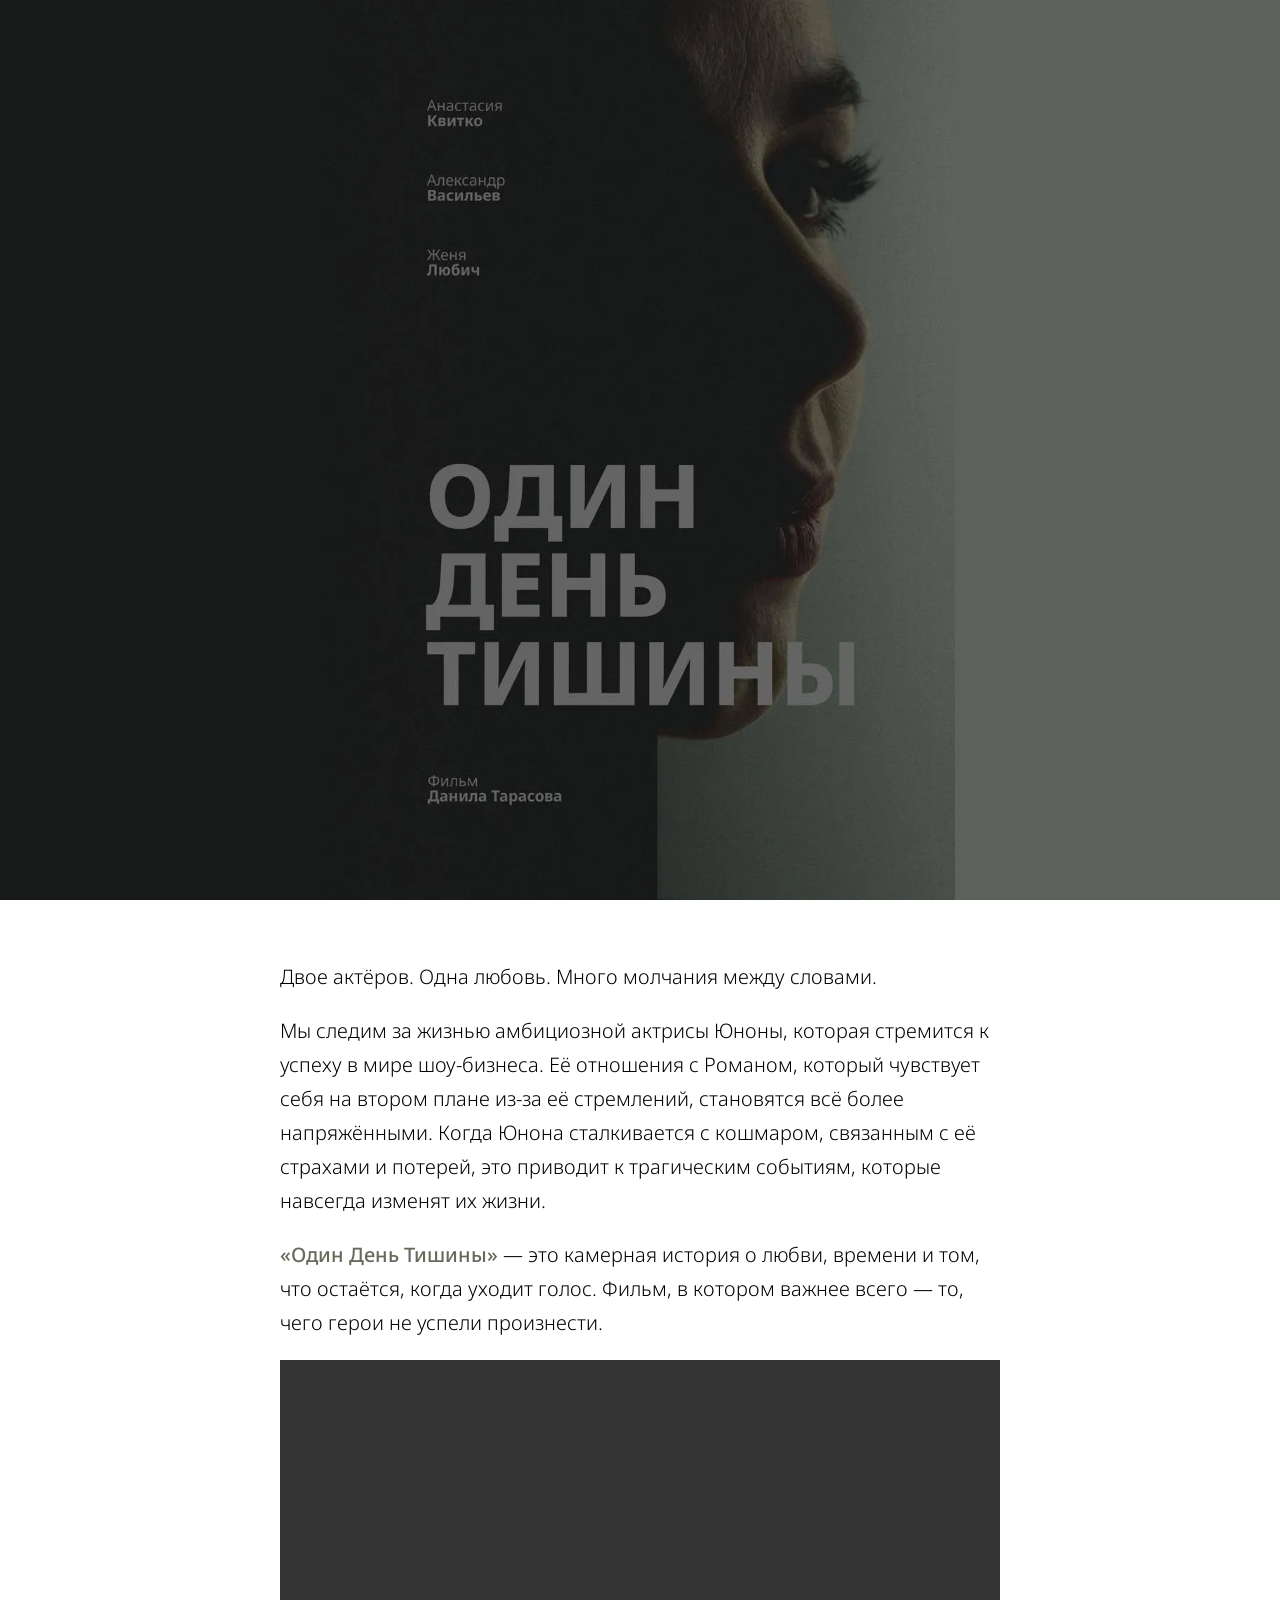
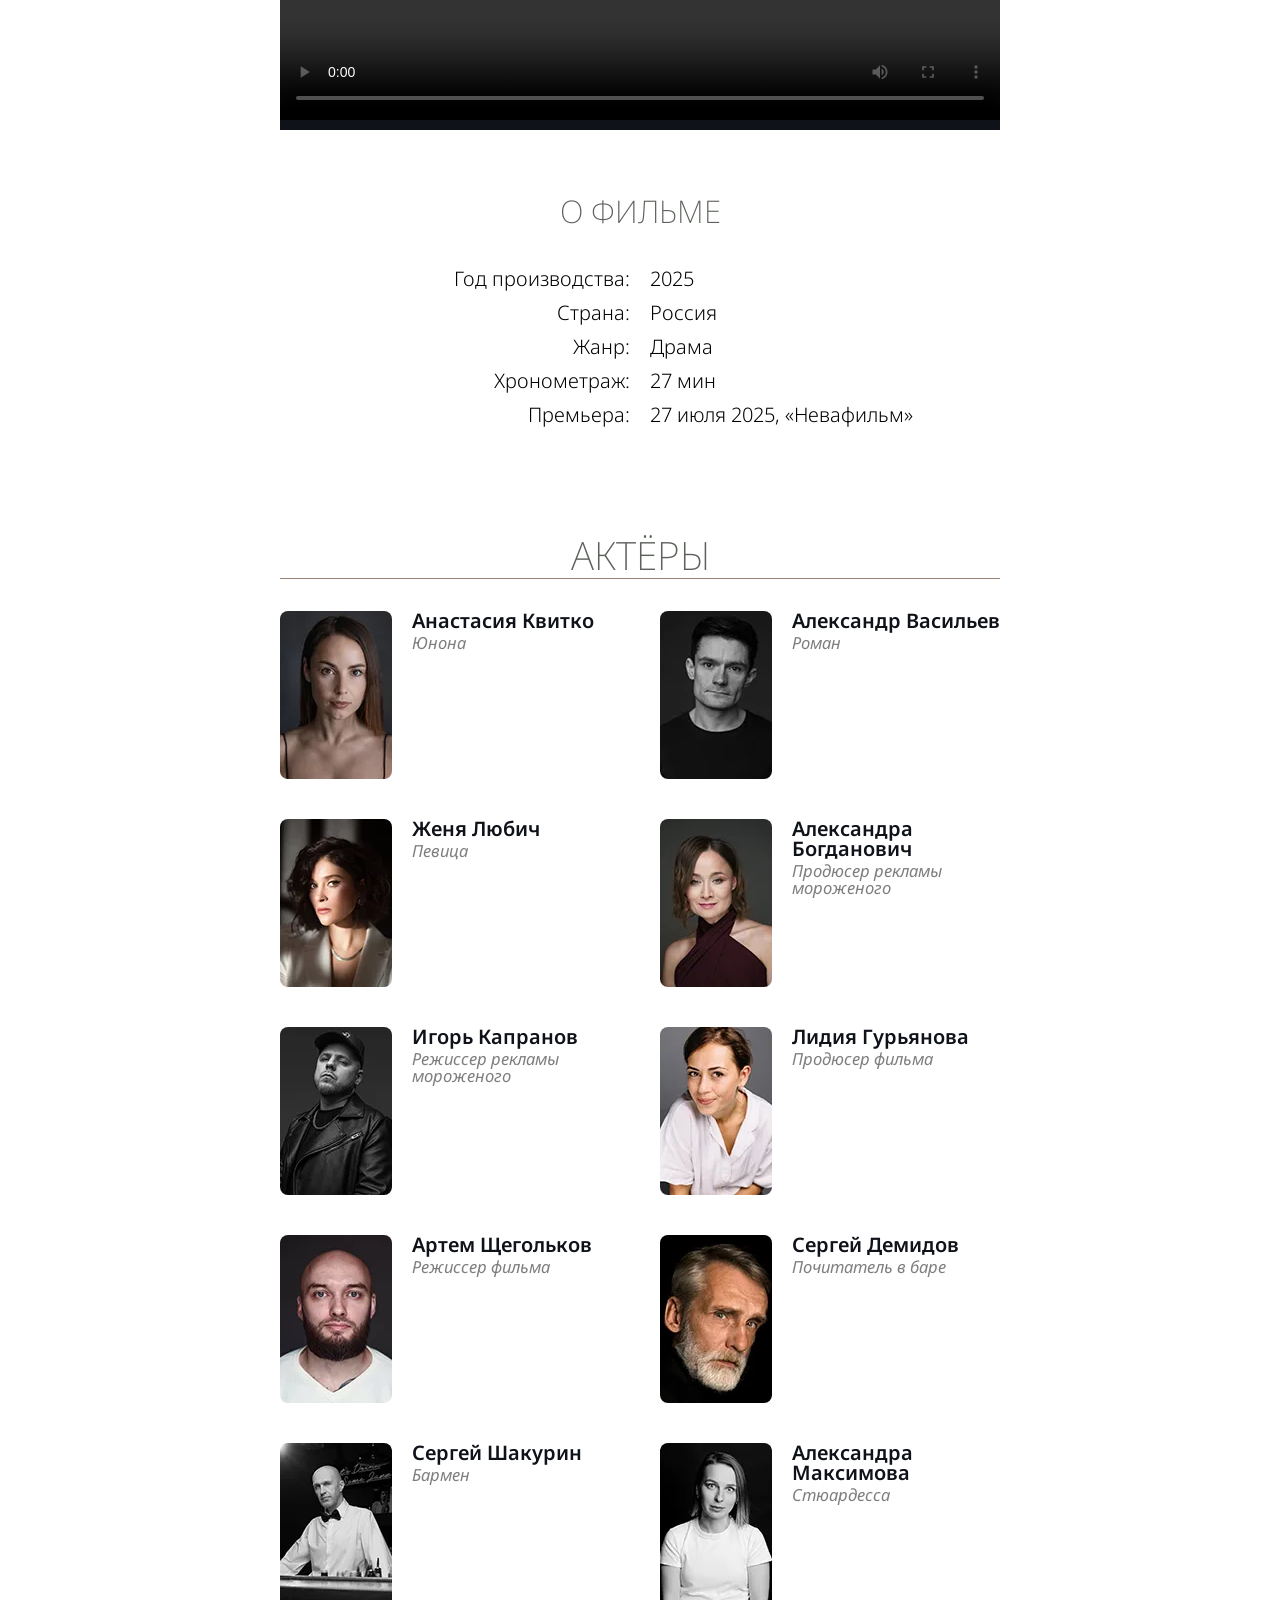
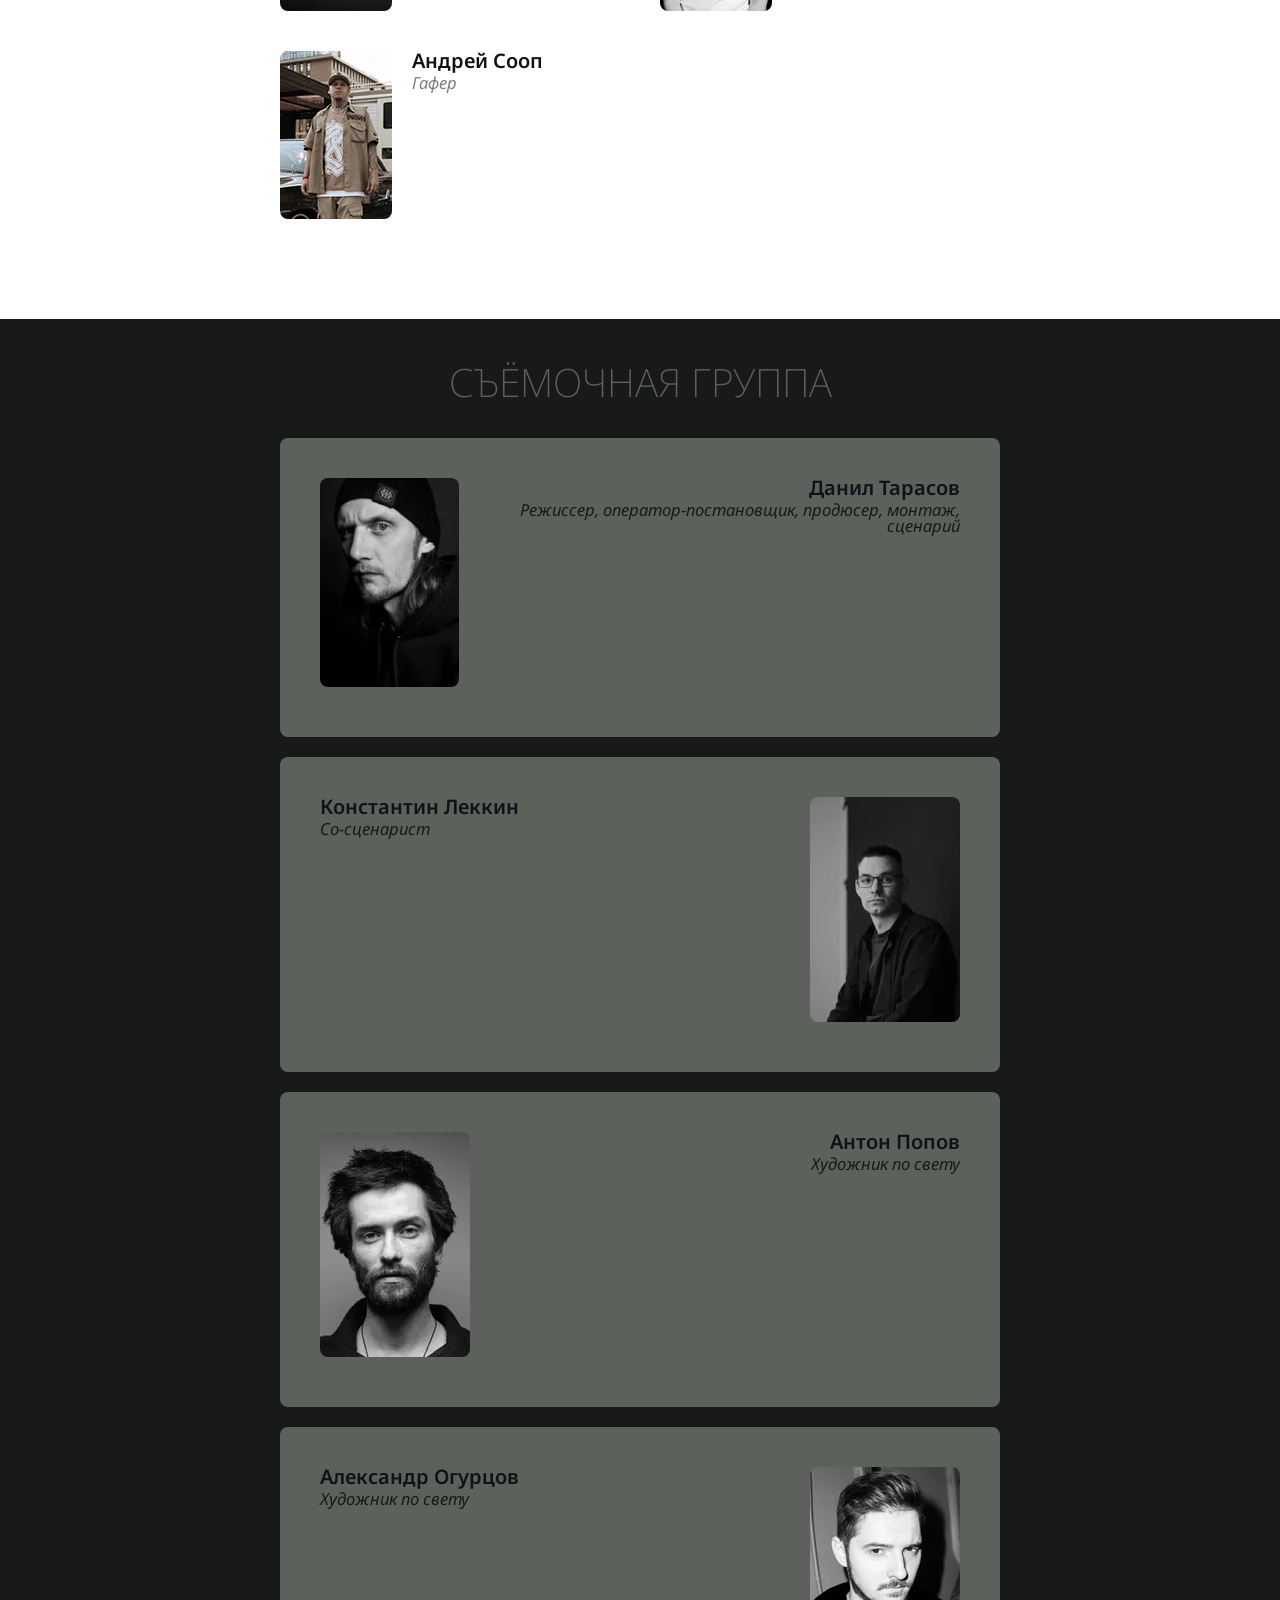
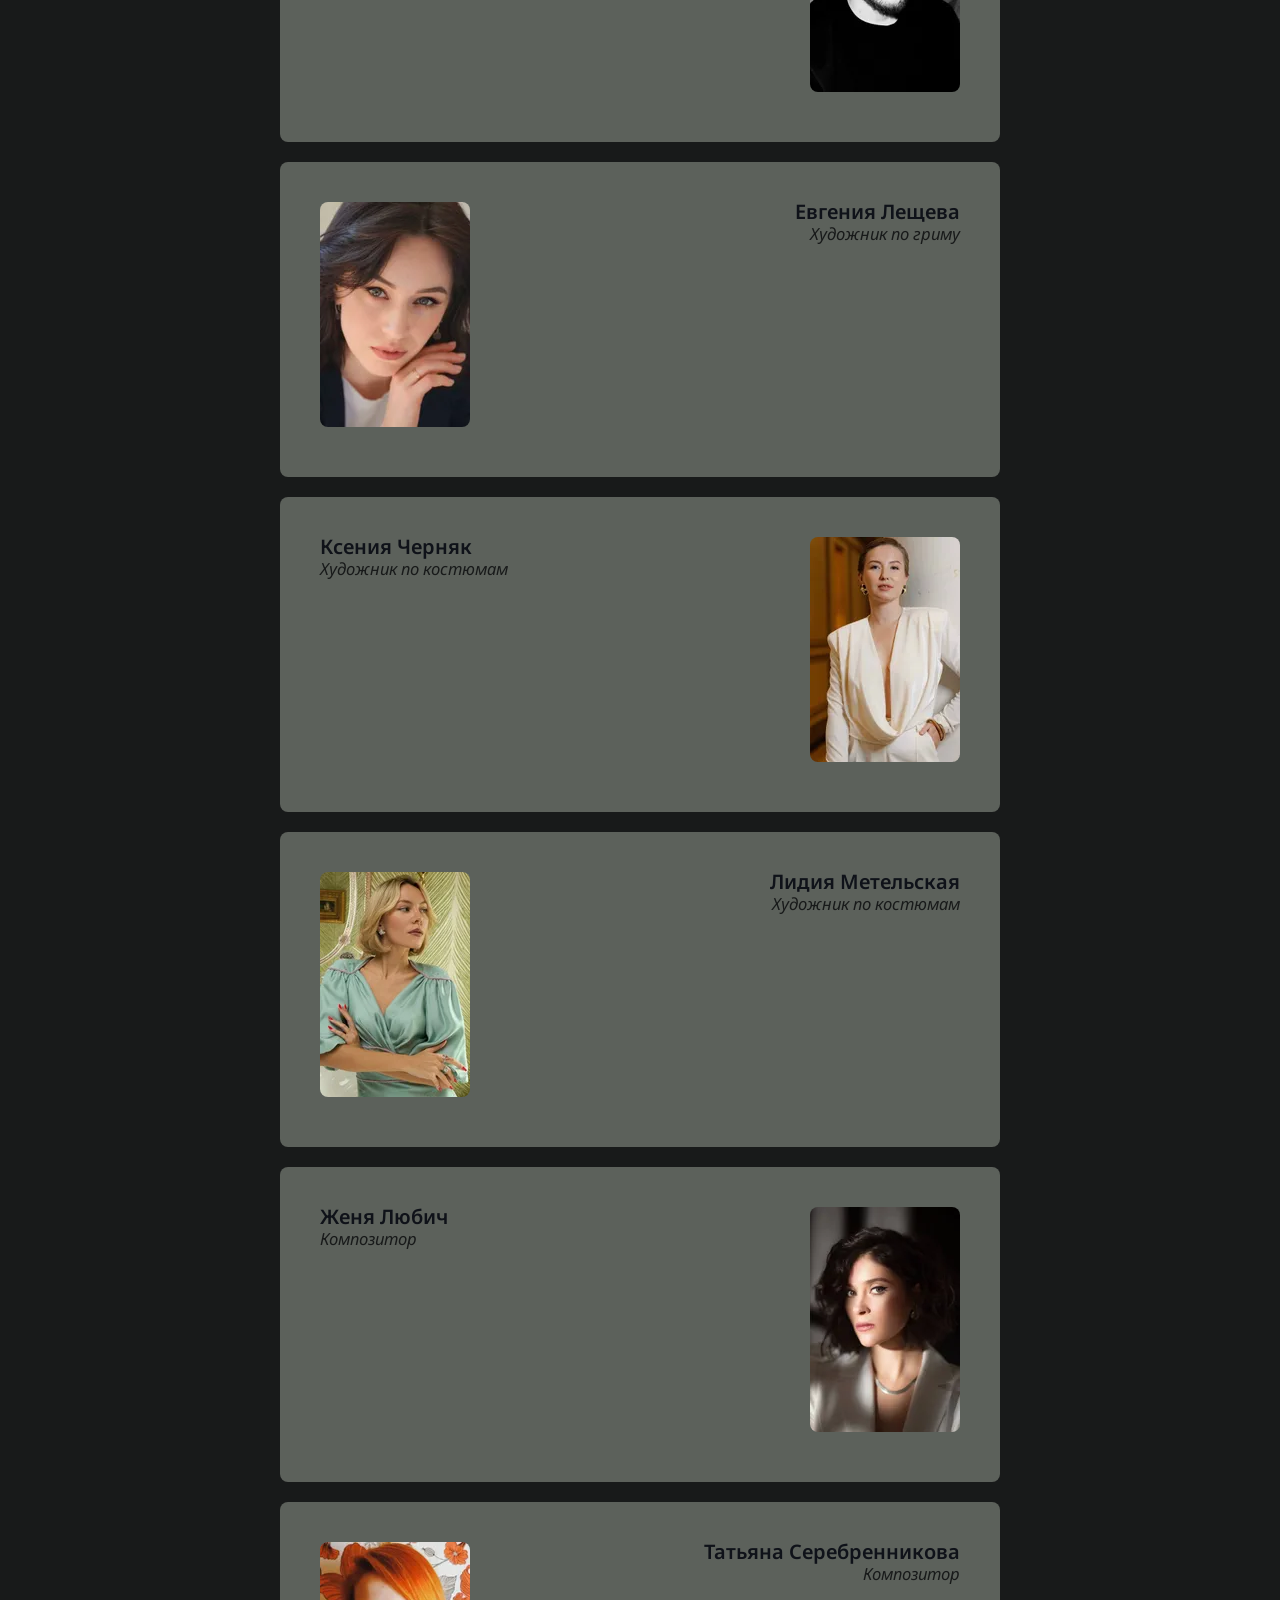
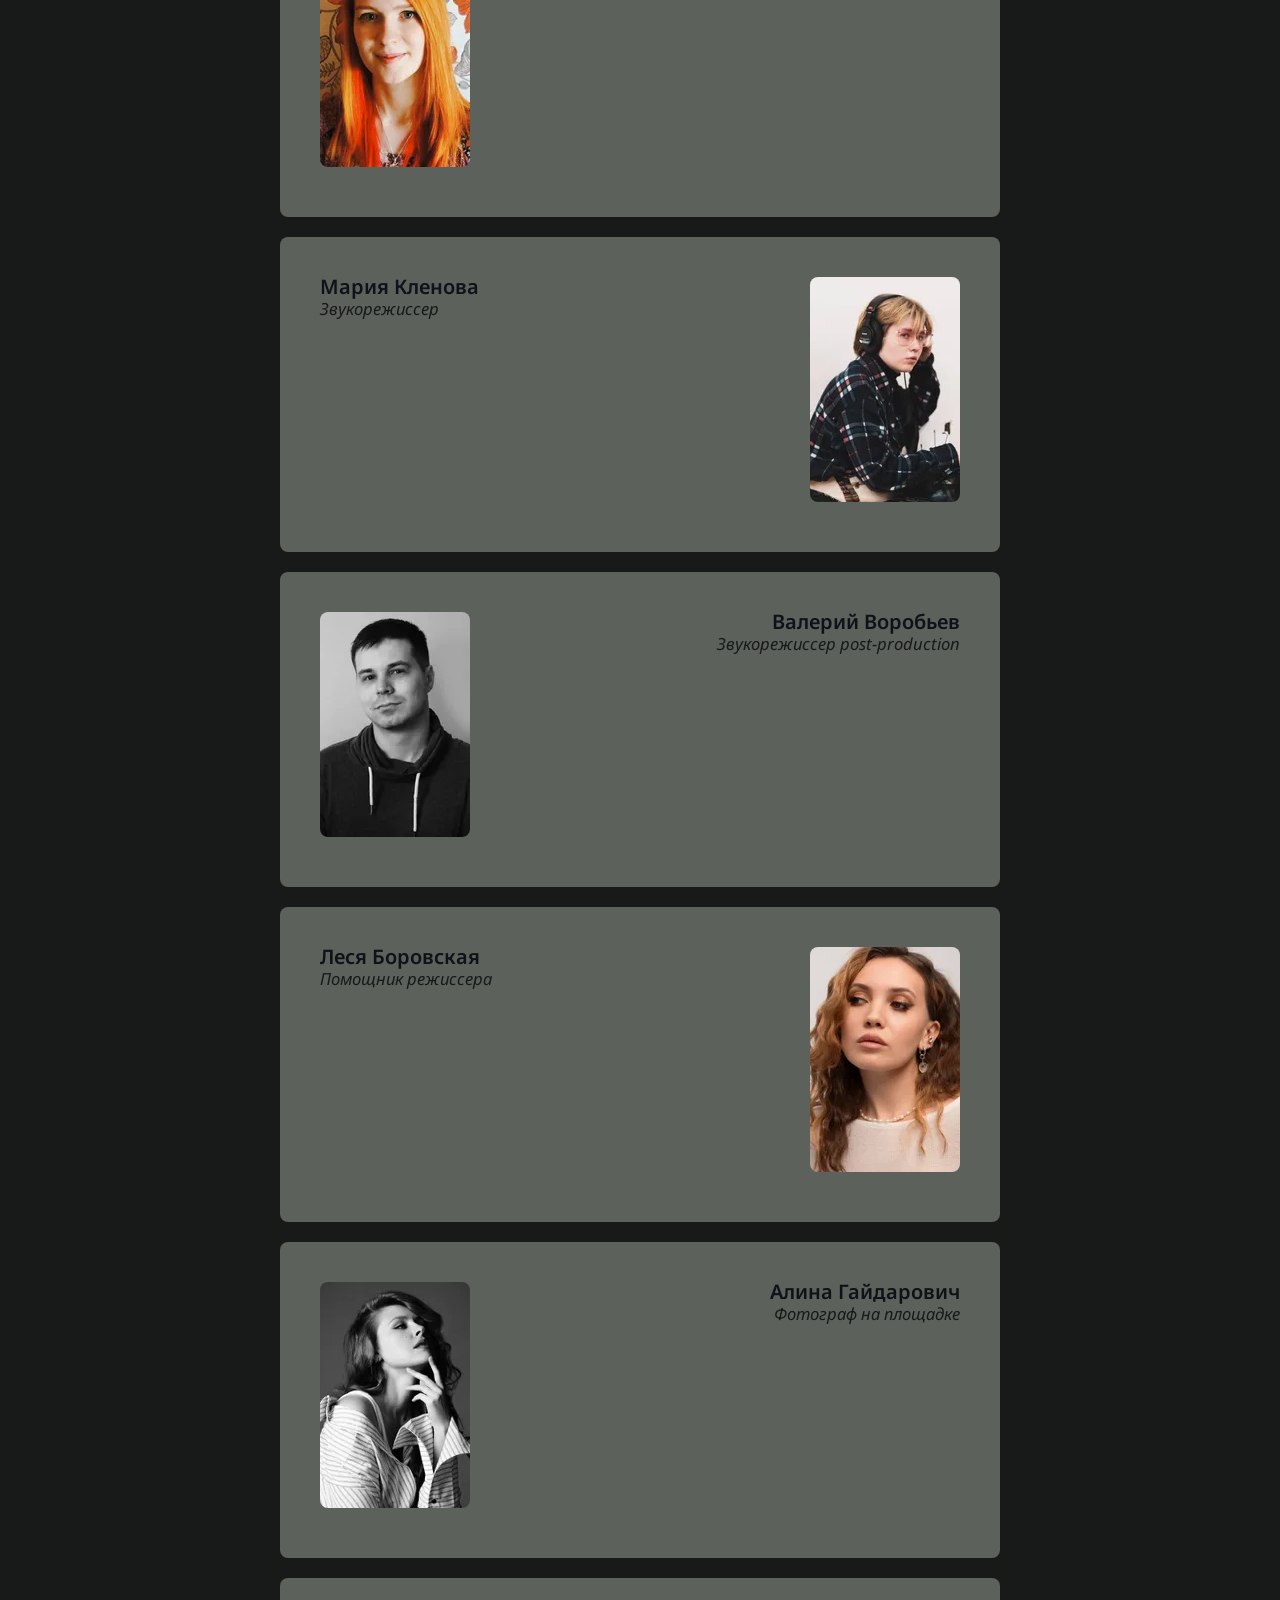
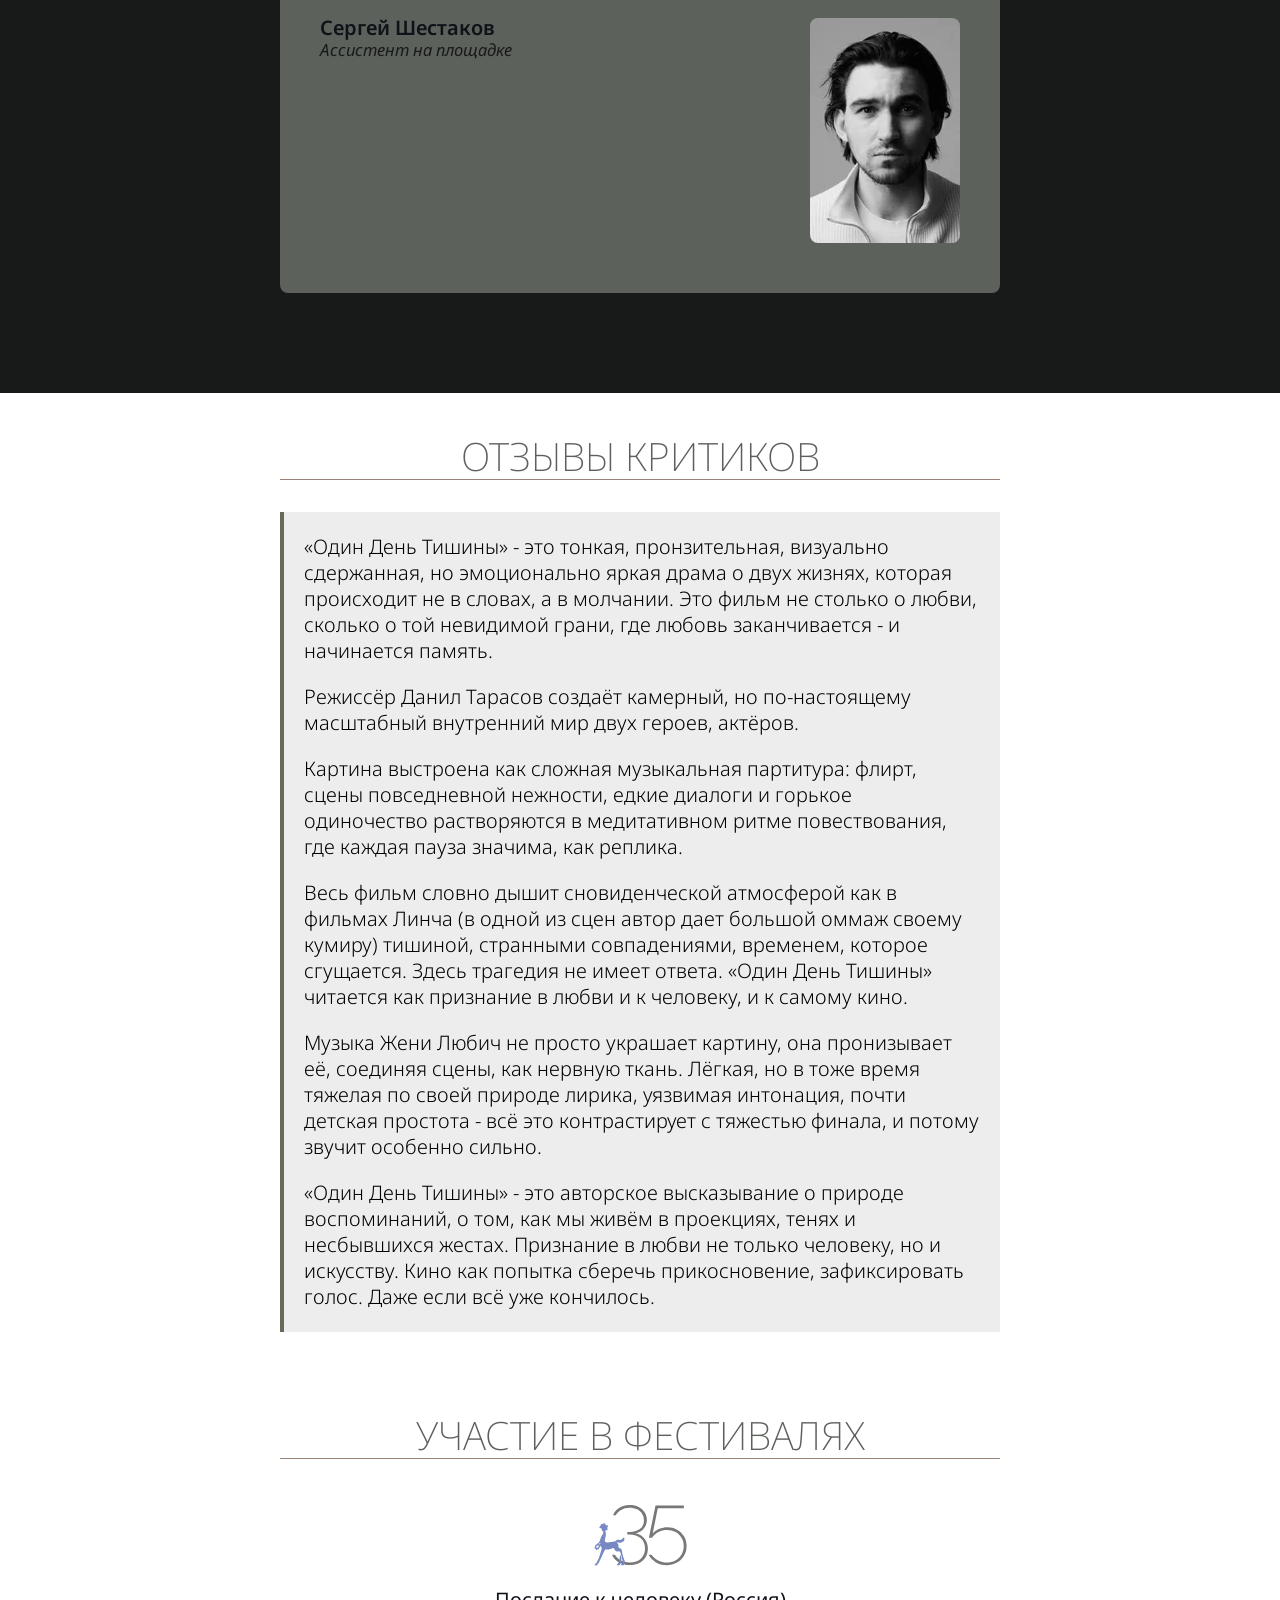
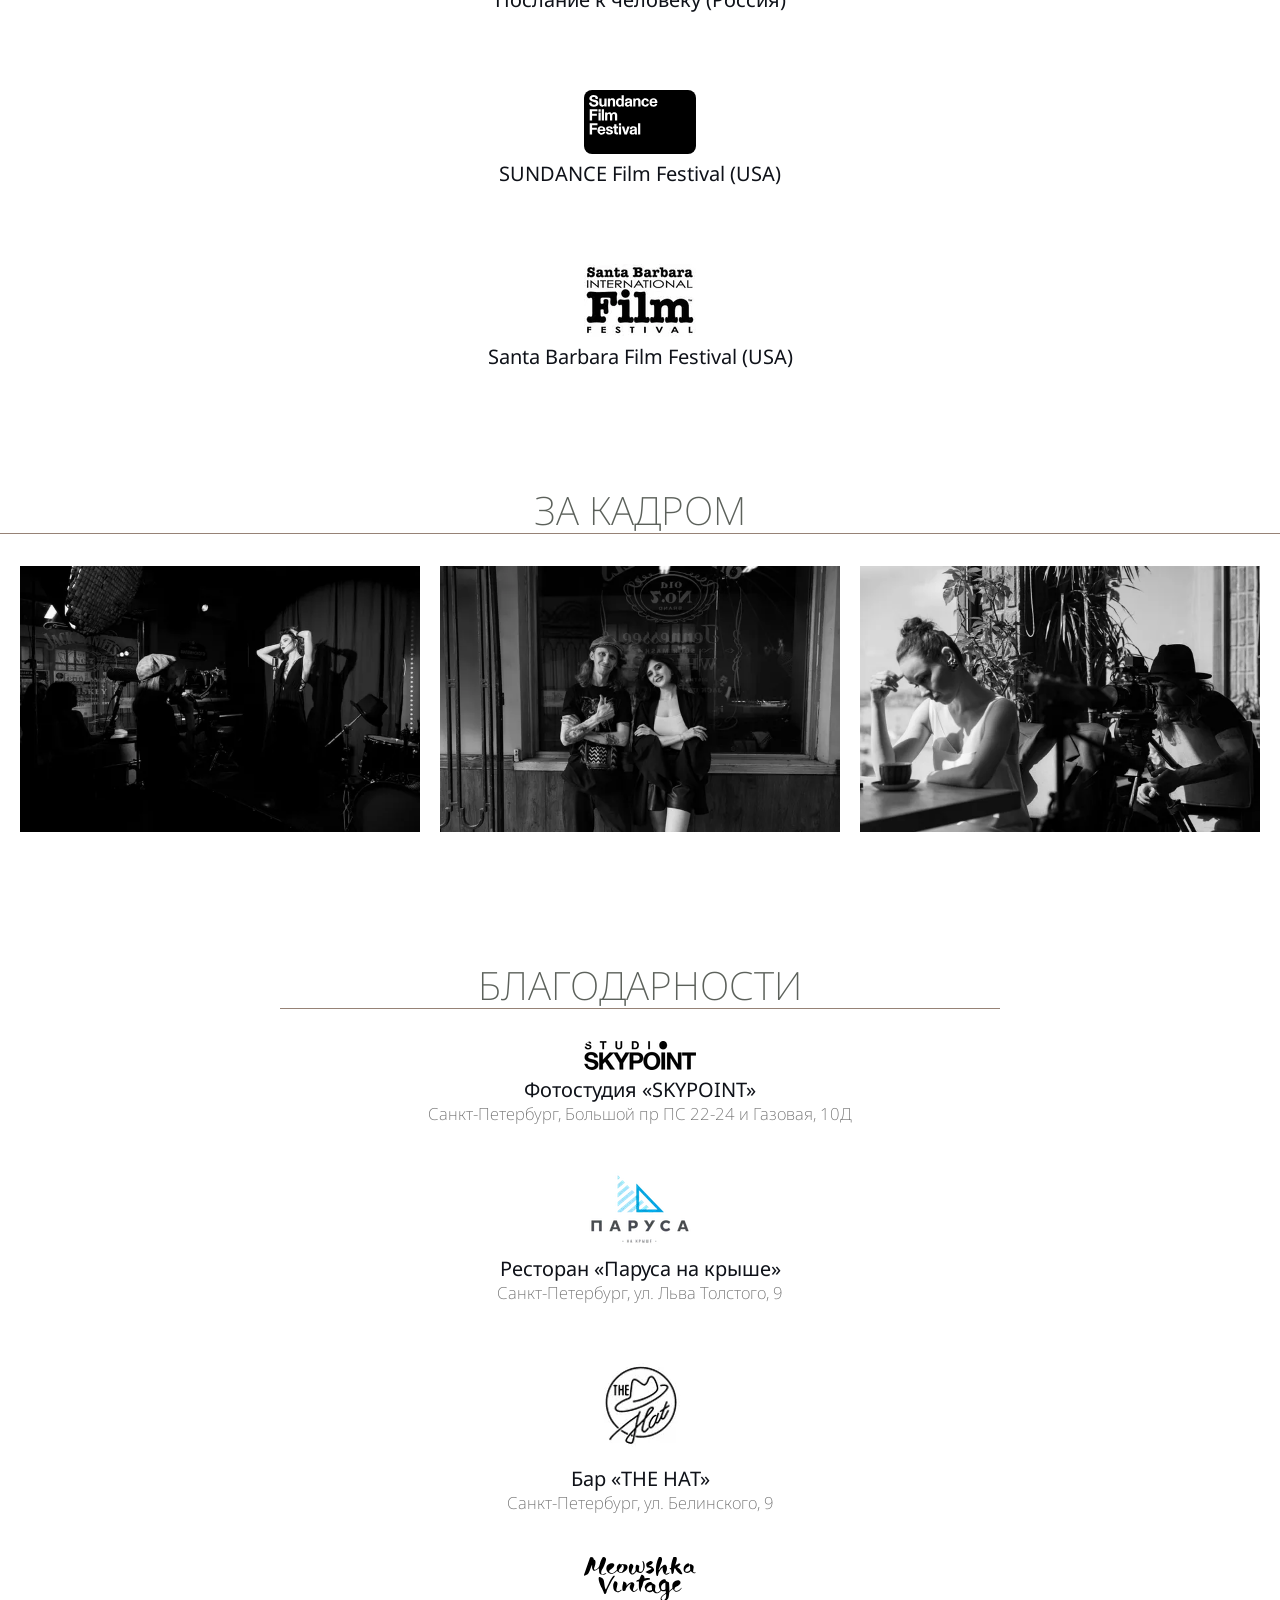
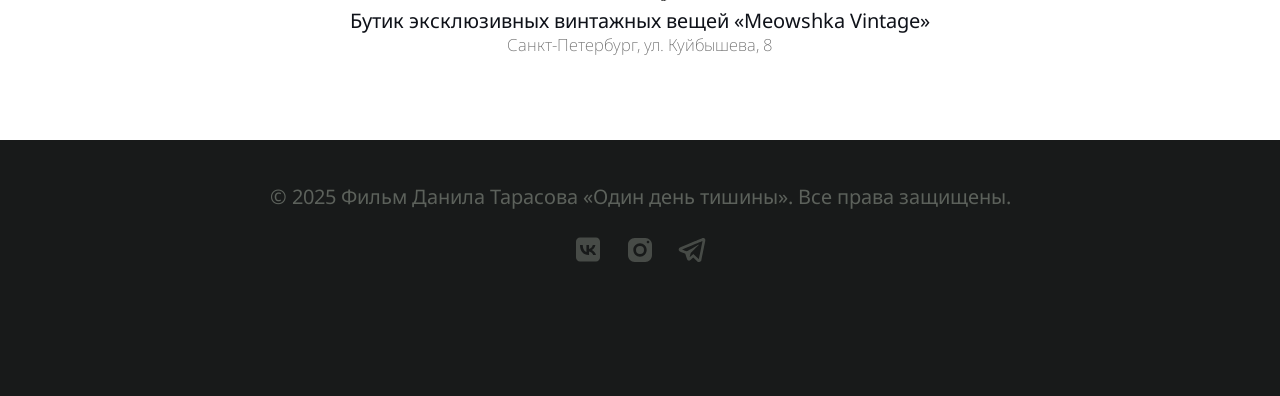
==== commit 74febab9: "rebuild" ====
--- a/index.html
+++ b/index.html
@@ -11,7 +11,7 @@
 </p> <p data-astro-cid-j7pv25f6> <strong data-astro-cid-j7pv25f6>«Один День Тишины»</strong> — это камерная история о
 					любви, времени и том, что остаётся, когда уходит голос. Фильм,
 					в котором важнее всего — то, чего герои не успели произнести.
-</p> <div class="trailer" data-astro-cid-j7pv25f6> <video controls width="100%" data-astro-cid-j7pv25f6> <source src="/trailer.mov" type="video/mp4" data-astro-cid-j7pv25f6> </video> </div> <p data-astro-cid-j7pv25f6></p><h4 data-astro-cid-j7pv25f6>О фильме</h4> <dl data-astro-cid-j7pv25f6> <dt data-astro-cid-j7pv25f6>Год производства:</dt> <dd data-astro-cid-j7pv25f6>2025</dd> <dt data-astro-cid-j7pv25f6>Страна:</dt> <dd data-astro-cid-j7pv25f6>Россия</dd> <dt data-astro-cid-j7pv25f6>Жанр:</dt> <dd data-astro-cid-j7pv25f6>Драма</dd> <dt data-astro-cid-j7pv25f6>Хронометраж:</dt> <dd data-astro-cid-j7pv25f6>27 мин</dd> </dl>  </article> <article data-astro-cid-j7pv25f6> <section data-astro-cid-e2ocloyh> <h3 class="title" data-astro-cid-e2ocloyh>Актёры</h3> <ul class="actors" data-astro-cid-e2ocloyh> <li data-astro-cid-e2ocloyh> <img src="/_astro/photo-1.DHXDeOjn_Z1csSXs.webp" alt="Анастасия Квитко" data-astro-cid-e2ocloyh="true" loading="lazy" decoding="async" fetchpriority="auto" width="112" height="168"> <div data-astro-cid-e2ocloyh> <span class="name" data-astro-cid-e2ocloyh>Анастасия Квитко</span> <span class="role" data-astro-cid-e2ocloyh>Юнона</span> </div> </li><li data-astro-cid-e2ocloyh> <img src="/_astro/photo-2.Jmy2Gb72_265v7Y.webp" alt="Александр Васильев" data-astro-cid-e2ocloyh="true" loading="lazy" decoding="async" fetchpriority="auto" width="112" height="168"> <div data-astro-cid-e2ocloyh> <span class="name" data-astro-cid-e2ocloyh>Александр Васильев</span> <span class="role" data-astro-cid-e2ocloyh>Роман</span> </div> </li><li data-astro-cid-e2ocloyh> <img src="/_astro/photo-3.DaWypT7__16VzGO.webp" alt="Женя Любич" data-astro-cid-e2ocloyh="true" loading="lazy" decoding="async" fetchpriority="auto" width="112" height="168"> <div data-astro-cid-e2ocloyh> <span class="name" data-astro-cid-e2ocloyh>Женя Любич</span> <span class="role" data-astro-cid-e2ocloyh>Певица</span> </div> </li><li data-astro-cid-e2ocloyh> <img src="/_astro/photo-4.B36jvo_t_Z1vyvVS.webp" alt="Александра Богданович" data-astro-cid-e2ocloyh="true" loading="lazy" decoding="async" fetchpriority="auto" width="112" height="168"> <div data-astro-cid-e2ocloyh> <span class="name" data-astro-cid-e2ocloyh>Александра Богданович</span> <span class="role" data-astro-cid-e2ocloyh>Продюсер рекламы мороженого</span> </div> </li><li data-astro-cid-e2ocloyh> <img src="/_astro/photo-5.GKibmDbN_209Lge.webp" alt="Игорь Капранов" data-astro-cid-e2ocloyh="true" loading="lazy" decoding="async" fetchpriority="auto" width="112" height="168"> <div data-astro-cid-e2ocloyh> <span class="name" data-astro-cid-e2ocloyh>Игорь Капранов</span> <span class="role" data-astro-cid-e2ocloyh>Режиссер рекламы мороженого</span> </div> </li><li data-astro-cid-e2ocloyh> <img src="/_astro/photo-6.Bzamn4T7_Z12KL4M.webp" alt="Лидия Гурьянова" data-astro-cid-e2ocloyh="true" loading="lazy" decoding="async" fetchpriority="auto" width="112" height="168"> <div data-astro-cid-e2ocloyh> <span class="name" data-astro-cid-e2ocloyh>Лидия Гурьянова</span> <span class="role" data-astro-cid-e2ocloyh>Продюсер фильма</span> </div> </li><li data-astro-cid-e2ocloyh> <img src="/_astro/photo-7.DVjyr-2L_Z18M12.webp" alt="Артем Щегольков" data-astro-cid-e2ocloyh="true" loading="lazy" decoding="async" fetchpriority="auto" width="112" height="168"> <div data-astro-cid-e2ocloyh> <span class="name" data-astro-cid-e2ocloyh>Артем Щегольков</span> <span class="role" data-astro-cid-e2ocloyh>Режиссер фильма</span> </div> </li><li data-astro-cid-e2ocloyh> <img src="/_astro/photo-8.C9O9emoT_Z1xt9OQ.webp" alt="Сергей Демидов" data-astro-cid-e2ocloyh="true" loading="lazy" decoding="async" fetchpriority="auto" width="112" height="168"> <div data-astro-cid-e2ocloyh> <span class="name" data-astro-cid-e2ocloyh>Сергей Демидов</span> <span class="role" data-astro-cid-e2ocloyh>Почитатель в баре</span> </div> </li><li data-astro-cid-e2ocloyh> <img src="/_astro/photo-9.CDXHxVGS_Z2gy2Kf.webp" alt="Сергей Шакурин" data-astro-cid-e2ocloyh="true" loading="lazy" decoding="async" fetchpriority="auto" width="112" height="168"> <div data-astro-cid-e2ocloyh> <span class="name" data-astro-cid-e2ocloyh>Сергей Шакурин</span> <span class="role" data-astro-cid-e2ocloyh>Бармен</span> </div> </li><li data-astro-cid-e2ocloyh> <img src="/_astro/photo-10.iqnuPu9S_Z2jw384.webp" alt="Александра Максимова" data-astro-cid-e2ocloyh="true" loading="lazy" decoding="async" fetchpriority="auto" width="112" height="168"> <div data-astro-cid-e2ocloyh> <span class="name" data-astro-cid-e2ocloyh>Александра Максимова</span> <span class="role" data-astro-cid-e2ocloyh>Стюардесса</span> </div> </li><li data-astro-cid-e2ocloyh> <img src="/_astro/photo-11.BRDFUyJf_20jqic.webp" alt="Андрей Сооп" data-astro-cid-e2ocloyh="true" loading="lazy" decoding="async" fetchpriority="auto" width="112" height="168"> <div data-astro-cid-e2ocloyh> <span class="name" data-astro-cid-e2ocloyh>Андрей Сооп</span> <span class="role" data-astro-cid-e2ocloyh>Гафер</span> </div> </li> </ul> </section>  </article> <section class="crew-wrapper" data-astro-cid-n2ozrhpm> <article data-astro-cid-n2ozrhpm> <h3 data-astro-cid-n2ozrhpm>Съёмочная группа</h3> <ul class="crew" data-astro-cid-n2ozrhpm> <li data-astro-cid-n2ozrhpm> <div class="image" data-astro-cid-n2ozrhpm> <img src="/_astro/photo_1.TMqr6aH4_revxI.webp" alt="Данил Тарасов" data-astro-cid-n2ozrhpm="true" loading="lazy" decoding="async" fetchpriority="auto" width="150" height="225"> </div> <div data-astro-cid-n2ozrhpm> <span class="name" data-astro-cid-n2ozrhpm>Данил Тарасов</span> <span class="role" data-astro-cid-n2ozrhpm>Режиссер, оператор-постановщик, продюсер, монтаж, сценарий</span> </div> </li><li data-astro-cid-n2ozrhpm> <div class="image" data-astro-cid-n2ozrhpm> <img src="/_astro/photo_2.BJTf9_G3_lAkhv.webp" alt="Константин Леккин" data-astro-cid-n2ozrhpm="true" loading="lazy" decoding="async" fetchpriority="auto" width="150" height="225"> </div> <div data-astro-cid-n2ozrhpm> <span class="name" data-astro-cid-n2ozrhpm>Константин Леккин</span> <span class="role" data-astro-cid-n2ozrhpm>Со-сценарист</span> </div> </li><li data-astro-cid-n2ozrhpm> <div class="image" data-astro-cid-n2ozrhpm> <img src="/_astro/photo_3.CdO6479U_uXgJf.webp" alt="Антон Попов" data-astro-cid-n2ozrhpm="true" loading="lazy" decoding="async" fetchpriority="auto" width="150" height="225"> </div> <div data-astro-cid-n2ozrhpm> <span class="name" data-astro-cid-n2ozrhpm>Антон Попов</span> <span class="role" data-astro-cid-n2ozrhpm>Художник по свету</span> </div> </li><li data-astro-cid-n2ozrhpm> <div class="image" data-astro-cid-n2ozrhpm> <img src="/_astro/photo_4.BTjMwOc3_2nHfwa.webp" alt="Александр Огурцов" data-astro-cid-n2ozrhpm="true" loading="lazy" decoding="async" fetchpriority="auto" width="150" height="225"> </div> <div data-astro-cid-n2ozrhpm> <span class="name" data-astro-cid-n2ozrhpm>Александр Огурцов</span> <span class="role" data-astro-cid-n2ozrhpm>Художник по свету</span> </div> </li><li data-astro-cid-n2ozrhpm> <div class="image" data-astro-cid-n2ozrhpm> <img src="/_astro/photo_5.DR1bQnnQ_26Bcd9.webp" alt="Евгения Лещева" data-astro-cid-n2ozrhpm="true" loading="lazy" decoding="async" fetchpriority="auto" width="150" height="225"> </div> <div data-astro-cid-n2ozrhpm> <span class="name" data-astro-cid-n2ozrhpm>Евгения Лещева</span> <span class="role" data-astro-cid-n2ozrhpm>Художник по гриму</span> </div> </li><li data-astro-cid-n2ozrhpm> <div class="image" data-astro-cid-n2ozrhpm> <img src="/_astro/photo_14.bcP0lwng_2qx1mI.webp" alt="Ксения Черняк" data-astro-cid-n2ozrhpm="true" loading="lazy" decoding="async" fetchpriority="auto" width="150" height="225"> </div> <div data-astro-cid-n2ozrhpm> <span class="name" data-astro-cid-n2ozrhpm>Ксения Черняк</span> <span class="role" data-astro-cid-n2ozrhpm>Художник по костюмам</span> </div> </li><li data-astro-cid-n2ozrhpm> <div class="image" data-astro-cid-n2ozrhpm> <img src="/_astro/photo_10.DULUBMCG_1UkTD0.webp" alt="Лидия Метельская" data-astro-cid-n2ozrhpm="true" loading="lazy" decoding="async" fetchpriority="auto" width="150" height="225"> </div> <div data-astro-cid-n2ozrhpm> <span class="name" data-astro-cid-n2ozrhpm>Лидия Метельская</span> <span class="role" data-astro-cid-n2ozrhpm>Художник по костюмам</span> </div> </li><li data-astro-cid-n2ozrhpm> <div class="image" data-astro-cid-n2ozrhpm> <img src="/_astro/photo_6.DdGwbwFp_1fDhym.webp" alt="Женя Любич" data-astro-cid-n2ozrhpm="true" loading="lazy" decoding="async" fetchpriority="auto" width="150" height="225"> </div> <div data-astro-cid-n2ozrhpm> <span class="name" data-astro-cid-n2ozrhpm>Женя Любич</span> <span class="role" data-astro-cid-n2ozrhpm>Композитор</span> </div> </li><li data-astro-cid-n2ozrhpm> <div class="image" data-astro-cid-n2ozrhpm> <img src="/_astro/photo_7.Cx3s7QCL_1BQfKJ.webp" alt="Татьяна Серебренникова" data-astro-cid-n2ozrhpm="true" loading="lazy" decoding="async" fetchpriority="auto" width="150" height="225"> </div> <div data-astro-cid-n2ozrhpm> <span class="name" data-astro-cid-n2ozrhpm>Татьяна Серебренникова</span> <span class="role" data-astro-cid-n2ozrhpm>Композитор</span> </div> </li><li data-astro-cid-n2ozrhpm> <div class="image" data-astro-cid-n2ozrhpm> <img src="/_astro/photo_8.BPe5Baty_Z25qC0i.webp" alt="Мария Кленова" data-astro-cid-n2ozrhpm="true" loading="lazy" decoding="async" fetchpriority="auto" width="150" height="225"> </div> <div data-astro-cid-n2ozrhpm> <span class="name" data-astro-cid-n2ozrhpm>Мария Кленова</span> <span class="role" data-astro-cid-n2ozrhpm>Звукорежиссер</span> </div> </li><li data-astro-cid-n2ozrhpm> <div class="image" data-astro-cid-n2ozrhpm> <img src="/_astro/photo_13.DeiEl3e4_Z1fb1Hj.webp" alt="Валерий Воробьев" data-astro-cid-n2ozrhpm="true" loading="lazy" decoding="async" fetchpriority="auto" width="150" height="225"> </div> <div data-astro-cid-n2ozrhpm> <span class="name" data-astro-cid-n2ozrhpm>Валерий Воробьев</span> <span class="role" data-astro-cid-n2ozrhpm>Звукорежиссер post-production</span> </div> </li><li data-astro-cid-n2ozrhpm> <div class="image" data-astro-cid-n2ozrhpm> <img src="/_astro/photo_9.CaFtzImj_Zeci6k.webp" alt="Леся Боровская" data-astro-cid-n2ozrhpm="true" loading="lazy" decoding="async" fetchpriority="auto" width="150" height="225"> </div> <div data-astro-cid-n2ozrhpm> <span class="name" data-astro-cid-n2ozrhpm>Леся Боровская</span> <span class="role" data-astro-cid-n2ozrhpm>Помощник режиссера</span> </div> </li><li data-astro-cid-n2ozrhpm> <div class="image" data-astro-cid-n2ozrhpm> <img src="/_astro/photo_11.BLV1EAS3_ZFvzV8.webp" alt="Алина Гайдарович" data-astro-cid-n2ozrhpm="true" loading="lazy" decoding="async" fetchpriority="auto" width="150" height="225"> </div> <div data-astro-cid-n2ozrhpm> <span class="name" data-astro-cid-n2ozrhpm>Алина Гайдарович</span> <span class="role" data-astro-cid-n2ozrhpm>Фотограф на площадке</span> </div> </li><li data-astro-cid-n2ozrhpm> <div class="image" data-astro-cid-n2ozrhpm> <img src="/_astro/photo_12.DpadDnF0_Z2nMj8z.webp" alt="Сергей Шестаков" data-astro-cid-n2ozrhpm="true" loading="lazy" decoding="async" fetchpriority="auto" width="150" height="225"> </div> <div data-astro-cid-n2ozrhpm> <span class="name" data-astro-cid-n2ozrhpm>Сергей Шестаков</span> <span class="role" data-astro-cid-n2ozrhpm>Ассистент на площадке</span> </div> </li> </ul> </article> </section>  <article data-astro-cid-j7pv25f6> <section> <h3 class="title">Отзывы критиков</h3> <blockquote> <p>«Один День Тишины» - это тонкая, пронзительная, визуально сдержанная, но эмоционально яркая драма о двух жизнях, которая происходит не в словах, а в молчании. Это фильм не столько о любви, сколько о той невидимой грани, где любовь заканчивается - и начинается память.</p>
+</p> <div class="trailer" data-astro-cid-j7pv25f6> <video controls width="100%" data-astro-cid-j7pv25f6> <source src="/trailer.mov" type="video/mp4" data-astro-cid-j7pv25f6> </video> </div> <p data-astro-cid-j7pv25f6></p><h4 data-astro-cid-j7pv25f6>О фильме</h4> <dl data-astro-cid-j7pv25f6> <dt data-astro-cid-j7pv25f6>Год производства:</dt> <dd data-astro-cid-j7pv25f6>2025</dd> <dt data-astro-cid-j7pv25f6>Страна:</dt> <dd data-astro-cid-j7pv25f6>Россия</dd> <dt data-astro-cid-j7pv25f6>Жанр:</dt> <dd data-astro-cid-j7pv25f6>Драма</dd> <dt data-astro-cid-j7pv25f6>Хронометраж:</dt> <dd data-astro-cid-j7pv25f6>27 мин</dd> <dt data-astro-cid-j7pv25f6>Премьера:</dt> <dd data-astro-cid-j7pv25f6>27 июля 2025, &laquo;Невафильм&raquo;</dd> </dl>  </article> <article data-astro-cid-j7pv25f6> <section data-astro-cid-e2ocloyh> <h3 class="title" data-astro-cid-e2ocloyh>Актёры</h3> <ul class="actors" data-astro-cid-e2ocloyh> <li data-astro-cid-e2ocloyh> <img src="/_astro/photo-1.DHXDeOjn_Z1csSXs.webp" alt="Анастасия Квитко" data-astro-cid-e2ocloyh="true" loading="lazy" decoding="async" fetchpriority="auto" width="112" height="168"> <div data-astro-cid-e2ocloyh> <span class="name" data-astro-cid-e2ocloyh>Анастасия Квитко</span> <span class="role" data-astro-cid-e2ocloyh>Юнона</span> </div> </li><li data-astro-cid-e2ocloyh> <img src="/_astro/photo-2.Jmy2Gb72_265v7Y.webp" alt="Александр Васильев" data-astro-cid-e2ocloyh="true" loading="lazy" decoding="async" fetchpriority="auto" width="112" height="168"> <div data-astro-cid-e2ocloyh> <span class="name" data-astro-cid-e2ocloyh>Александр Васильев</span> <span class="role" data-astro-cid-e2ocloyh>Роман</span> </div> </li><li data-astro-cid-e2ocloyh> <img src="/_astro/photo-3.DaWypT7__16VzGO.webp" alt="Женя Любич" data-astro-cid-e2ocloyh="true" loading="lazy" decoding="async" fetchpriority="auto" width="112" height="168"> <div data-astro-cid-e2ocloyh> <span class="name" data-astro-cid-e2ocloyh>Женя Любич</span> <span class="role" data-astro-cid-e2ocloyh>Певица</span> </div> </li><li data-astro-cid-e2ocloyh> <img src="/_astro/photo-4.B36jvo_t_Z1vyvVS.webp" alt="Александра Богданович" data-astro-cid-e2ocloyh="true" loading="lazy" decoding="async" fetchpriority="auto" width="112" height="168"> <div data-astro-cid-e2ocloyh> <span class="name" data-astro-cid-e2ocloyh>Александра Богданович</span> <span class="role" data-astro-cid-e2ocloyh>Продюсер рекламы мороженого</span> </div> </li><li data-astro-cid-e2ocloyh> <img src="/_astro/photo-5.GKibmDbN_209Lge.webp" alt="Игорь Капранов" data-astro-cid-e2ocloyh="true" loading="lazy" decoding="async" fetchpriority="auto" width="112" height="168"> <div data-astro-cid-e2ocloyh> <span class="name" data-astro-cid-e2ocloyh>Игорь Капранов</span> <span class="role" data-astro-cid-e2ocloyh>Режиссер рекламы мороженого</span> </div> </li><li data-astro-cid-e2ocloyh> <img src="/_astro/photo-6.Bzamn4T7_Z12KL4M.webp" alt="Лидия Гурьянова" data-astro-cid-e2ocloyh="true" loading="lazy" decoding="async" fetchpriority="auto" width="112" height="168"> <div data-astro-cid-e2ocloyh> <span class="name" data-astro-cid-e2ocloyh>Лидия Гурьянова</span> <span class="role" data-astro-cid-e2ocloyh>Продюсер фильма</span> </div> </li><li data-astro-cid-e2ocloyh> <img src="/_astro/photo-7.DVjyr-2L_Z18M12.webp" alt="Артем Щегольков" data-astro-cid-e2ocloyh="true" loading="lazy" decoding="async" fetchpriority="auto" width="112" height="168"> <div data-astro-cid-e2ocloyh> <span class="name" data-astro-cid-e2ocloyh>Артем Щегольков</span> <span class="role" data-astro-cid-e2ocloyh>Режиссер фильма</span> </div> </li><li data-astro-cid-e2ocloyh> <img src="/_astro/photo-8.C9O9emoT_Z1xt9OQ.webp" alt="Сергей Демидов" data-astro-cid-e2ocloyh="true" loading="lazy" decoding="async" fetchpriority="auto" width="112" height="168"> <div data-astro-cid-e2ocloyh> <span class="name" data-astro-cid-e2ocloyh>Сергей Демидов</span> <span class="role" data-astro-cid-e2ocloyh>Почитатель в баре</span> </div> </li><li data-astro-cid-e2ocloyh> <img src="/_astro/photo-9.CDXHxVGS_Z2gy2Kf.webp" alt="Сергей Шакурин" data-astro-cid-e2ocloyh="true" loading="lazy" decoding="async" fetchpriority="auto" width="112" height="168"> <div data-astro-cid-e2ocloyh> <span class="name" data-astro-cid-e2ocloyh>Сергей Шакурин</span> <span class="role" data-astro-cid-e2ocloyh>Бармен</span> </div> </li><li data-astro-cid-e2ocloyh> <img src="/_astro/photo-10.iqnuPu9S_Z2jw384.webp" alt="Александра Максимова" data-astro-cid-e2ocloyh="true" loading="lazy" decoding="async" fetchpriority="auto" width="112" height="168"> <div data-astro-cid-e2ocloyh> <span class="name" data-astro-cid-e2ocloyh>Александра Максимова</span> <span class="role" data-astro-cid-e2ocloyh>Стюардесса</span> </div> </li><li data-astro-cid-e2ocloyh> <img src="/_astro/photo-11.BRDFUyJf_20jqic.webp" alt="Андрей Сооп" data-astro-cid-e2ocloyh="true" loading="lazy" decoding="async" fetchpriority="auto" width="112" height="168"> <div data-astro-cid-e2ocloyh> <span class="name" data-astro-cid-e2ocloyh>Андрей Сооп</span> <span class="role" data-astro-cid-e2ocloyh>Гафер</span> </div> </li> </ul> </section>  </article> <section class="crew-wrapper" data-astro-cid-n2ozrhpm> <article data-astro-cid-n2ozrhpm> <h3 data-astro-cid-n2ozrhpm>Съёмочная группа</h3> <ul class="crew" data-astro-cid-n2ozrhpm> <li data-astro-cid-n2ozrhpm> <div class="image" data-astro-cid-n2ozrhpm> <img src="/_astro/photo_1.TMqr6aH4_revxI.webp" alt="Данил Тарасов" data-astro-cid-n2ozrhpm="true" loading="lazy" decoding="async" fetchpriority="auto" width="150" height="225"> </div> <div data-astro-cid-n2ozrhpm> <span class="name" data-astro-cid-n2ozrhpm>Данил Тарасов</span> <span class="role" data-astro-cid-n2ozrhpm>Режиссер, оператор-постановщик, продюсер, монтаж, сценарий</span> </div> </li><li data-astro-cid-n2ozrhpm> <div class="image" data-astro-cid-n2ozrhpm> <img src="/_astro/photo_2.BJTf9_G3_lAkhv.webp" alt="Константин Леккин" data-astro-cid-n2ozrhpm="true" loading="lazy" decoding="async" fetchpriority="auto" width="150" height="225"> </div> <div data-astro-cid-n2ozrhpm> <span class="name" data-astro-cid-n2ozrhpm>Константин Леккин</span> <span class="role" data-astro-cid-n2ozrhpm>Со-сценарист</span> </div> </li><li data-astro-cid-n2ozrhpm> <div class="image" data-astro-cid-n2ozrhpm> <img src="/_astro/photo_3.CdO6479U_uXgJf.webp" alt="Антон Попов" data-astro-cid-n2ozrhpm="true" loading="lazy" decoding="async" fetchpriority="auto" width="150" height="225"> </div> <div data-astro-cid-n2ozrhpm> <span class="name" data-astro-cid-n2ozrhpm>Антон Попов</span> <span class="role" data-astro-cid-n2ozrhpm>Художник по свету</span> </div> </li><li data-astro-cid-n2ozrhpm> <div class="image" data-astro-cid-n2ozrhpm> <img src="/_astro/photo_4.BTjMwOc3_2nHfwa.webp" alt="Александр Огурцов" data-astro-cid-n2ozrhpm="true" loading="lazy" decoding="async" fetchpriority="auto" width="150" height="225"> </div> <div data-astro-cid-n2ozrhpm> <span class="name" data-astro-cid-n2ozrhpm>Александр Огурцов</span> <span class="role" data-astro-cid-n2ozrhpm>Художник по свету</span> </div> </li><li data-astro-cid-n2ozrhpm> <div class="image" data-astro-cid-n2ozrhpm> <img src="/_astro/photo_5.DR1bQnnQ_26Bcd9.webp" alt="Евгения Лещева" data-astro-cid-n2ozrhpm="true" loading="lazy" decoding="async" fetchpriority="auto" width="150" height="225"> </div> <div data-astro-cid-n2ozrhpm> <span class="name" data-astro-cid-n2ozrhpm>Евгения Лещева</span> <span class="role" data-astro-cid-n2ozrhpm>Художник по гриму</span> </div> </li><li data-astro-cid-n2ozrhpm> <div class="image" data-astro-cid-n2ozrhpm> <img src="/_astro/photo_14.bcP0lwng_2qx1mI.webp" alt="Ксения Черняк" data-astro-cid-n2ozrhpm="true" loading="lazy" decoding="async" fetchpriority="auto" width="150" height="225"> </div> <div data-astro-cid-n2ozrhpm> <span class="name" data-astro-cid-n2ozrhpm>Ксения Черняк</span> <span class="role" data-astro-cid-n2ozrhpm>Художник по костюмам</span> </div> </li><li data-astro-cid-n2ozrhpm> <div class="image" data-astro-cid-n2ozrhpm> <img src="/_astro/photo_10.DULUBMCG_1UkTD0.webp" alt="Лидия Метельская" data-astro-cid-n2ozrhpm="true" loading="lazy" decoding="async" fetchpriority="auto" width="150" height="225"> </div> <div data-astro-cid-n2ozrhpm> <span class="name" data-astro-cid-n2ozrhpm>Лидия Метельская</span> <span class="role" data-astro-cid-n2ozrhpm>Художник по костюмам</span> </div> </li><li data-astro-cid-n2ozrhpm> <div class="image" data-astro-cid-n2ozrhpm> <img src="/_astro/photo_6.DdGwbwFp_1fDhym.webp" alt="Женя Любич" data-astro-cid-n2ozrhpm="true" loading="lazy" decoding="async" fetchpriority="auto" width="150" height="225"> </div> <div data-astro-cid-n2ozrhpm> <span class="name" data-astro-cid-n2ozrhpm>Женя Любич</span> <span class="role" data-astro-cid-n2ozrhpm>Композитор</span> </div> </li><li data-astro-cid-n2ozrhpm> <div class="image" data-astro-cid-n2ozrhpm> <img src="/_astro/photo_7.Cx3s7QCL_1BQfKJ.webp" alt="Татьяна Серебренникова" data-astro-cid-n2ozrhpm="true" loading="lazy" decoding="async" fetchpriority="auto" width="150" height="225"> </div> <div data-astro-cid-n2ozrhpm> <span class="name" data-astro-cid-n2ozrhpm>Татьяна Серебренникова</span> <span class="role" data-astro-cid-n2ozrhpm>Композитор</span> </div> </li><li data-astro-cid-n2ozrhpm> <div class="image" data-astro-cid-n2ozrhpm> <img src="/_astro/photo_8.BPe5Baty_Z25qC0i.webp" alt="Мария Кленова" data-astro-cid-n2ozrhpm="true" loading="lazy" decoding="async" fetchpriority="auto" width="150" height="225"> </div> <div data-astro-cid-n2ozrhpm> <span class="name" data-astro-cid-n2ozrhpm>Мария Кленова</span> <span class="role" data-astro-cid-n2ozrhpm>Звукорежиссер</span> </div> </li><li data-astro-cid-n2ozrhpm> <div class="image" data-astro-cid-n2ozrhpm> <img src="/_astro/photo_13.DeiEl3e4_Z1fb1Hj.webp" alt="Валерий Воробьев" data-astro-cid-n2ozrhpm="true" loading="lazy" decoding="async" fetchpriority="auto" width="150" height="225"> </div> <div data-astro-cid-n2ozrhpm> <span class="name" data-astro-cid-n2ozrhpm>Валерий Воробьев</span> <span class="role" data-astro-cid-n2ozrhpm>Звукорежиссер post-production</span> </div> </li><li data-astro-cid-n2ozrhpm> <div class="image" data-astro-cid-n2ozrhpm> <img src="/_astro/photo_9.CaFtzImj_Zeci6k.webp" alt="Леся Боровская" data-astro-cid-n2ozrhpm="true" loading="lazy" decoding="async" fetchpriority="auto" width="150" height="225"> </div> <div data-astro-cid-n2ozrhpm> <span class="name" data-astro-cid-n2ozrhpm>Леся Боровская</span> <span class="role" data-astro-cid-n2ozrhpm>Помощник режиссера</span> </div> </li><li data-astro-cid-n2ozrhpm> <div class="image" data-astro-cid-n2ozrhpm> <img src="/_astro/photo_11.BLV1EAS3_ZFvzV8.webp" alt="Алина Гайдарович" data-astro-cid-n2ozrhpm="true" loading="lazy" decoding="async" fetchpriority="auto" width="150" height="225"> </div> <div data-astro-cid-n2ozrhpm> <span class="name" data-astro-cid-n2ozrhpm>Алина Гайдарович</span> <span class="role" data-astro-cid-n2ozrhpm>Фотограф на площадке</span> </div> </li><li data-astro-cid-n2ozrhpm> <div class="image" data-astro-cid-n2ozrhpm> <img src="/_astro/photo_12.DpadDnF0_Z2nMj8z.webp" alt="Сергей Шестаков" data-astro-cid-n2ozrhpm="true" loading="lazy" decoding="async" fetchpriority="auto" width="150" height="225"> </div> <div data-astro-cid-n2ozrhpm> <span class="name" data-astro-cid-n2ozrhpm>Сергей Шестаков</span> <span class="role" data-astro-cid-n2ozrhpm>Ассистент на площадке</span> </div> </li> </ul> </article> </section>  <article data-astro-cid-j7pv25f6> <section> <h3 class="title">Отзывы критиков</h3> <blockquote> <p>«Один День Тишины» - это тонкая, пронзительная, визуально сдержанная, но эмоционально яркая драма о двух жизнях, которая происходит не в словах, а в молчании. Это фильм не столько о любви, сколько о той невидимой грани, где любовь заканчивается - и начинается память.</p>
 <p>Режиссёр Данил Тарасов создаёт камерный, но по-настоящему масштабный внутренний мир двух героев, актёров.</p>
 <p>Картина выстроена как сложная музыкальная партитура: флирт, сцены повседневной нежности, едкие диалоги и горькое одиночество растворяются в медитативном ритме повествования, где каждая пауза значима, как реплика.</p>
 <p>Весь фильм словно дышит сновиденческой атмосферой как в фильмах Линча (в одной из сцен автор дает большой оммаж своему кумиру) тишиной, странными совпадениями, временем, которое сгущается. Здесь трагедия не имеет ответа. «Один День Тишины» читается как признание в любви и к человеку, и к самому кино.</p>
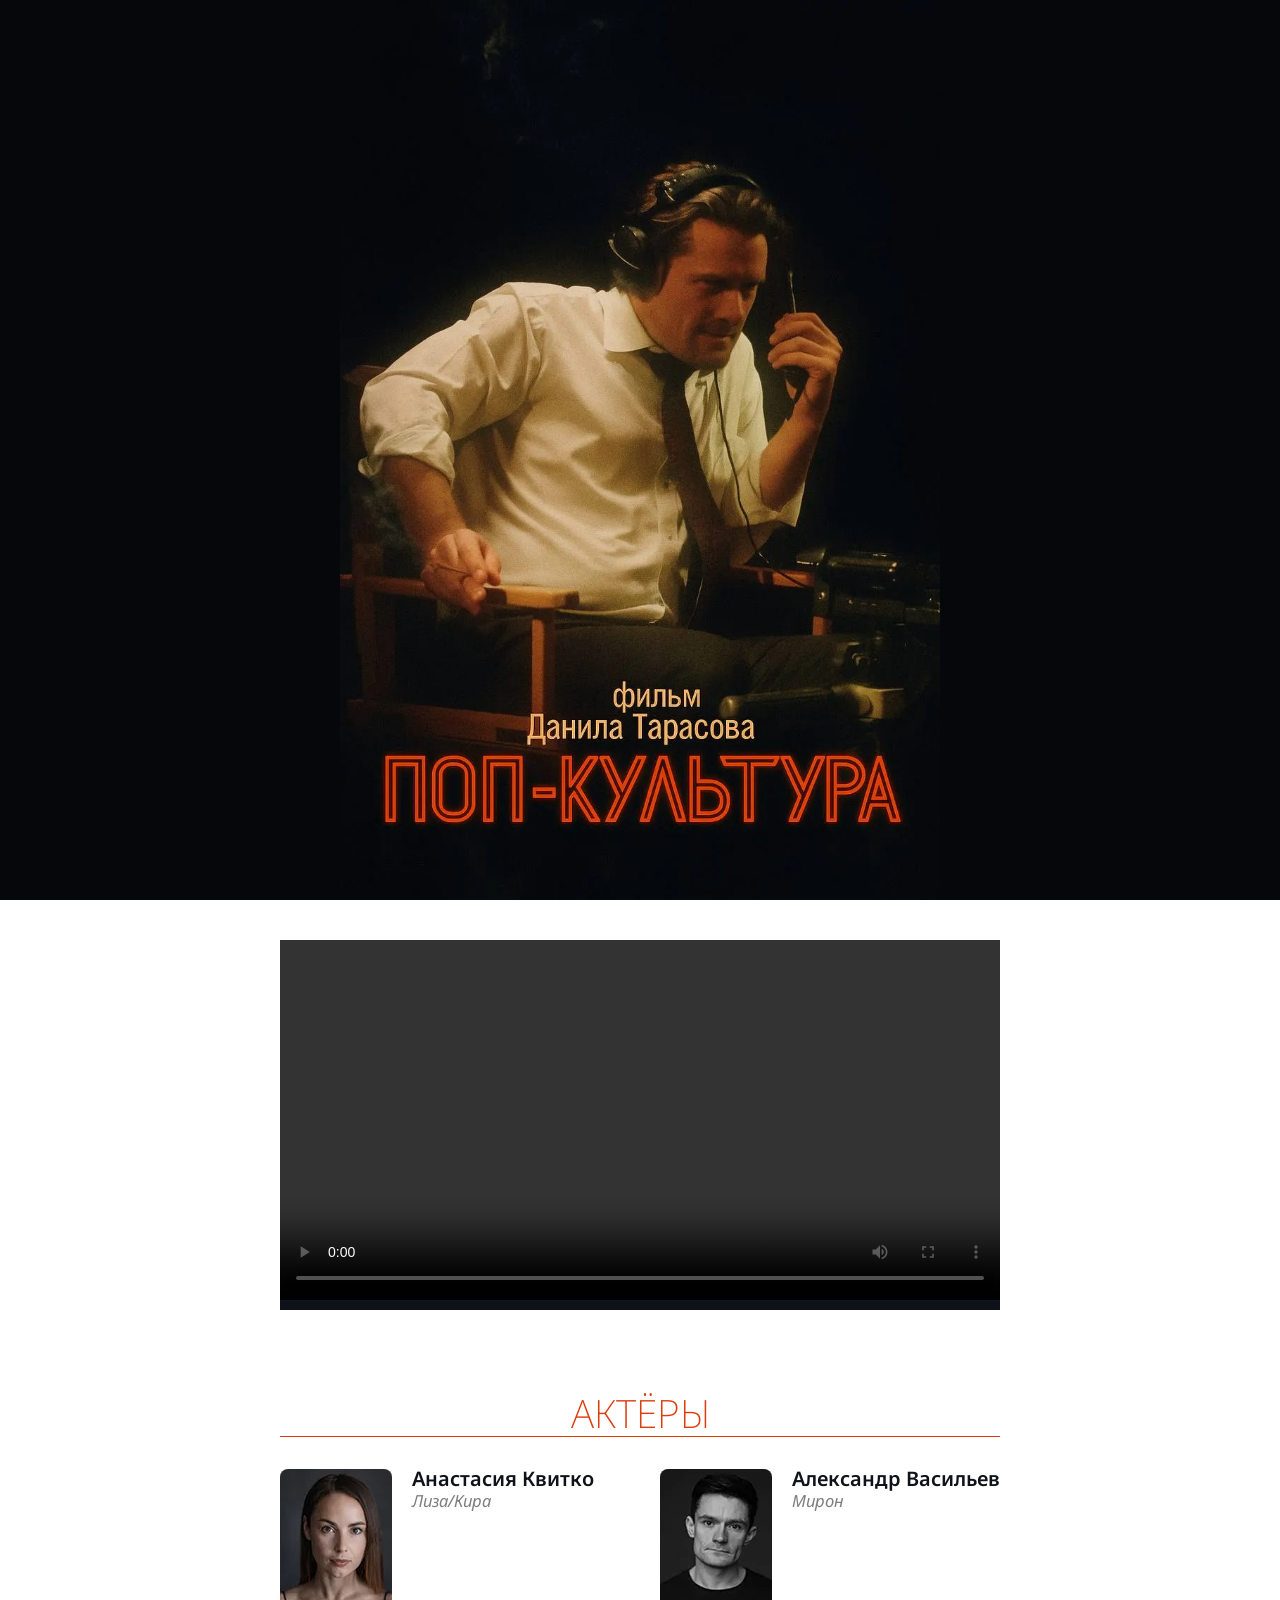
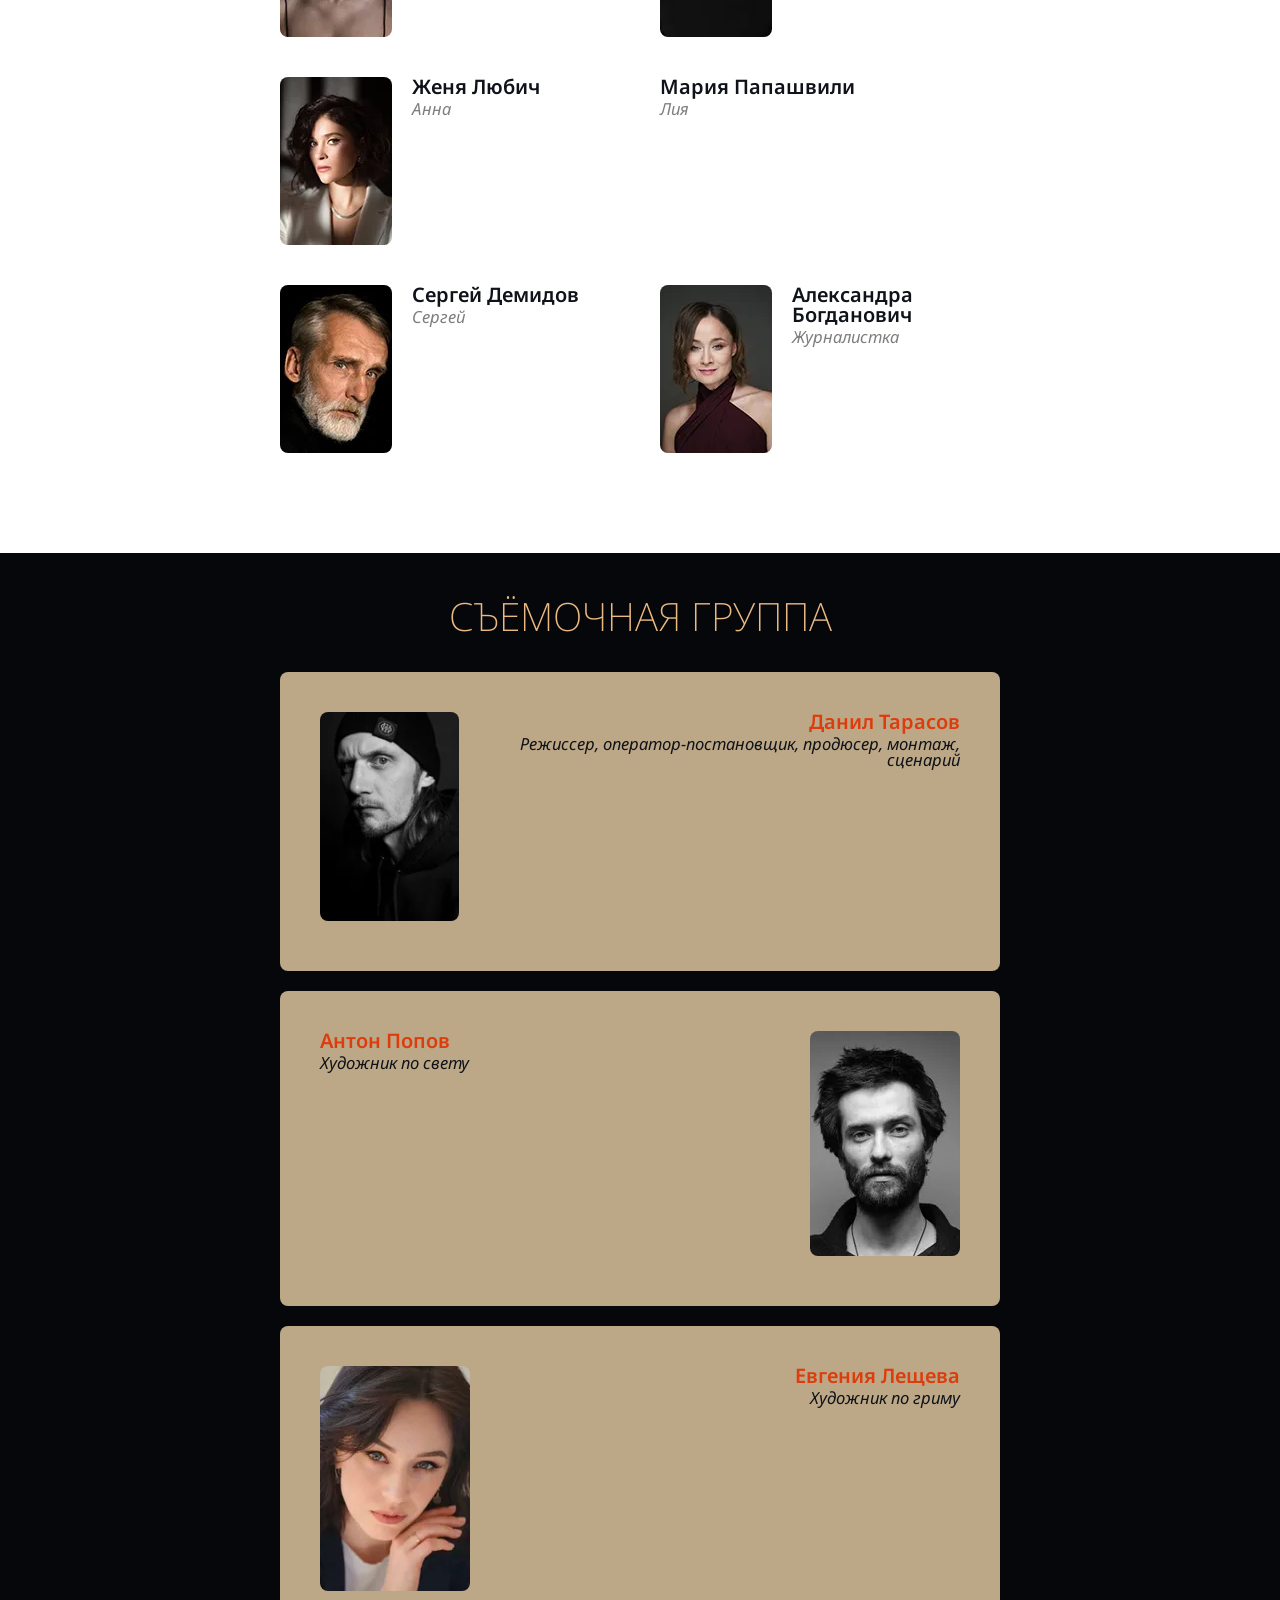
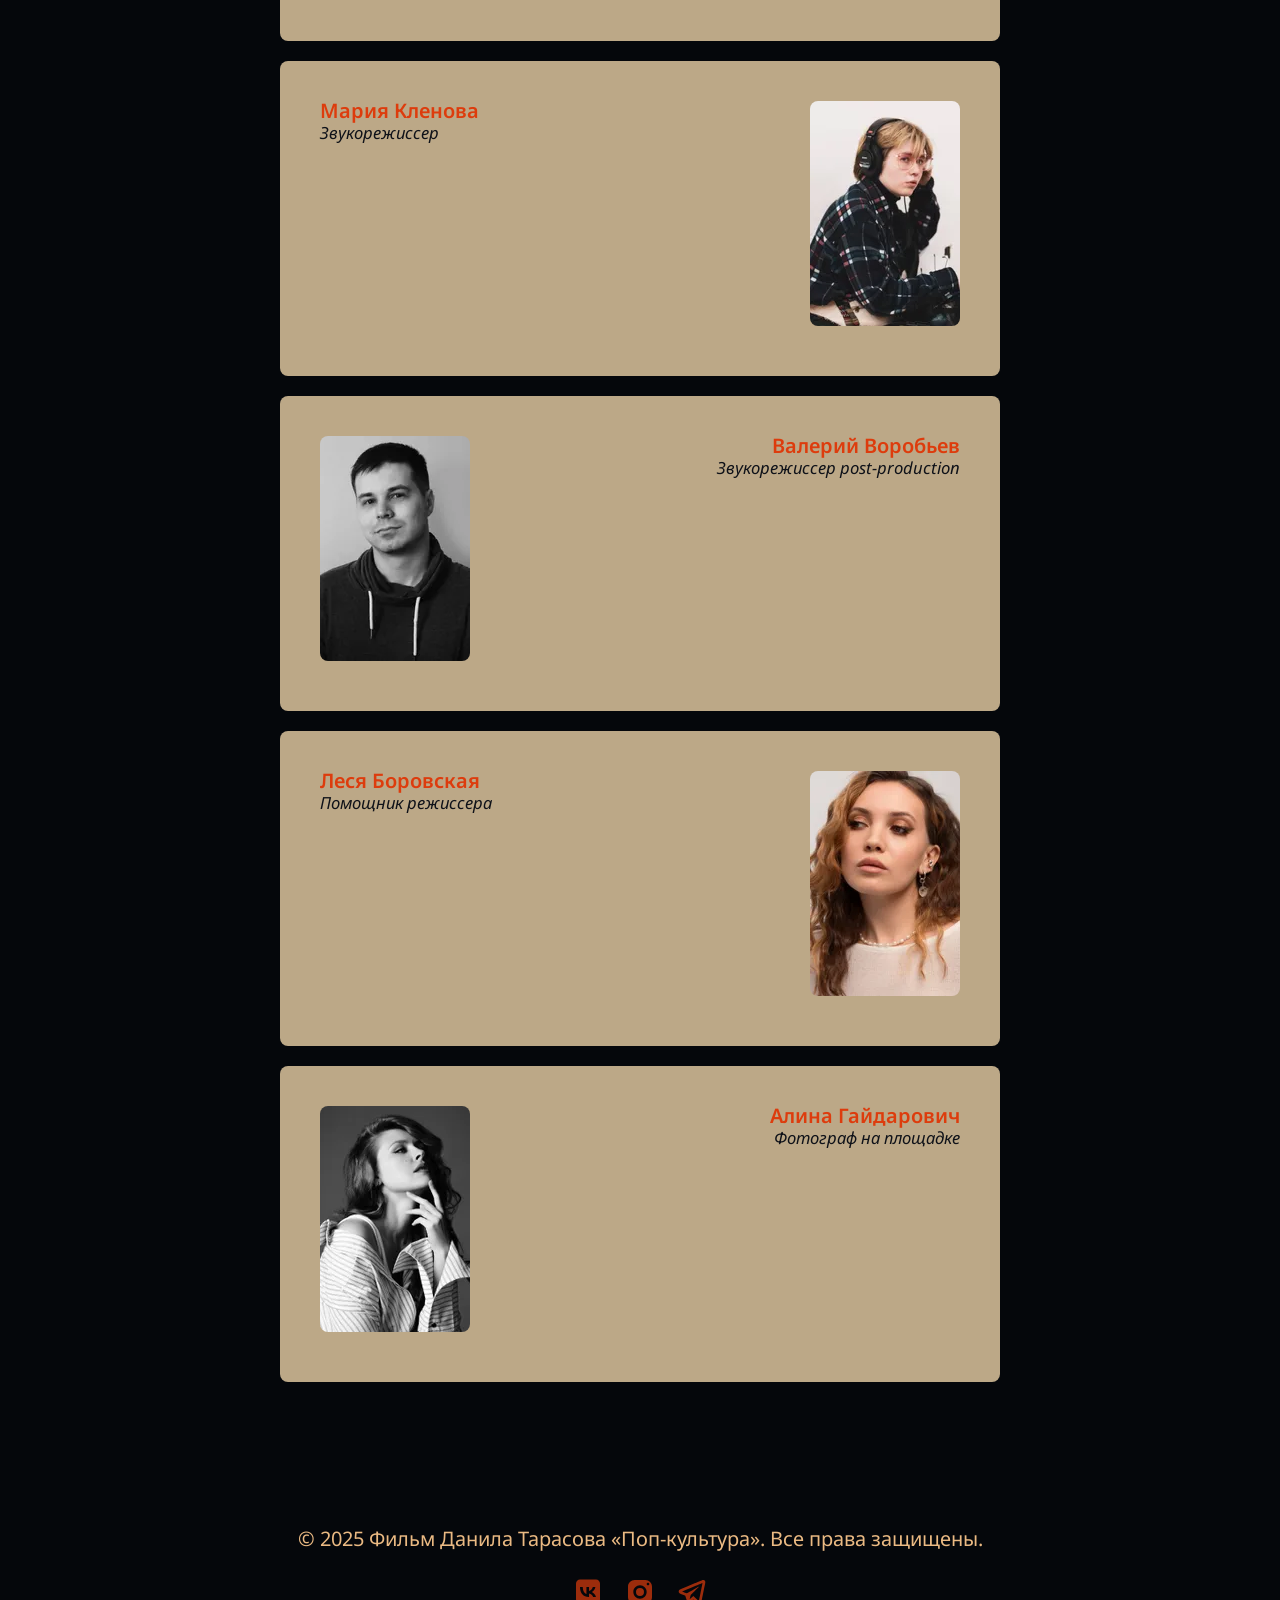
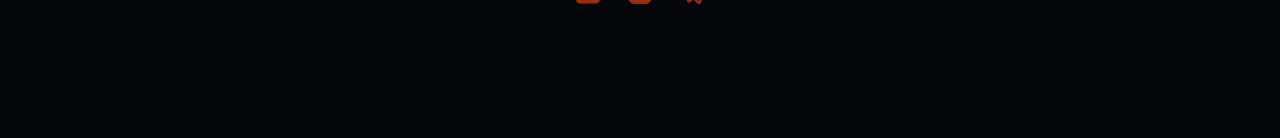
==== commit 9dd90af5: "movie 2 build" ====
--- a/index.html
+++ b/index.html
@@ -1,22 +1,6 @@
-<!DOCTYPE html><html lang="en" data-astro-cid-j7pv25f6> <head><!-- Global Metadata --><meta charset="utf-8"><meta name="viewport" content="width=device-width,initial-scale=1"><link rel="icon" type="image/svg+xml" href="/favicon.svg"><link rel="sitemap" href="/sitemap-index.xml"><link rel="alternate" type="application/rss+xml" title="Один день тишины (2025)" href="https://www.zimensky.ru/rss.xml"><meta name="generator" content="Astro v5.12.1"><!-- Font preloads --><link rel="preconnect" href="https://fonts.googleapis.com"><link rel="preconnect" href="https://fonts.gstatic.com" crossorigin><link href="https://fonts.googleapis.com/css2?family=Noto+Sans:ital,wght@0,100..900;1,100..900&display=swap" rel="stylesheet"><!-- Canonical URL --><link rel="canonical" href="https://www.zimensky.ru/"><!-- Primary Meta Tags --><title>Один день тишины (2025)</title><meta name="title" content="Один день тишины (2025)"><meta name="description" content="Один день тишины - фильм режиссера и сценариста Данилы Тарасова. В ролях: Анастасия Квитко, Александр Васильев, Женя Любич. Страна: Россия, г. Санкт-Петербург и Ленинградская область."><!-- Open Graph / Facebook --><meta property="og:type" content="website"><meta property="og:url" content="https://www.zimensky.ru/"><meta property="og:title" content="Один день тишины (2025)"><meta property="og:description" content="Один день тишины - фильм режиссера и сценариста Данилы Тарасова. В ролях: Анастасия Квитко, Александр Васильев, Женя Любич. Страна: Россия, г. Санкт-Петербург и Ленинградская область."><meta property="og:image" content="https://www.zimensky.ru/_astro/blog-placeholder-1.Bx0Zcyzv.jpg"><!-- Twitter --><meta property="twitter:card" content="summary_large_image"><meta property="twitter:url" content="https://www.zimensky.ru/"><meta property="twitter:title" content="Один день тишины (2025)"><meta property="twitter:description" content="Один день тишины - фильм режиссера и сценариста Данилы Тарасова. В ролях: Анастасия Квитко, Александр Васильев, Женя Любич. Страна: Россия, г. Санкт-Петербург и Ленинградская область."><meta property="twitter:image" content="https://www.zimensky.ru/_astro/blog-placeholder-1.Bx0Zcyzv.jpg"><style>:root{--accent: #69695b;--accent-light: #968276;--black: 15, 18, 25;--gray: 104, 101, 82;--gray-light: #5C615B;--gray-dark: #181A1A;--gray-gradient: var(--gray-light), #968276c2;--box-shadow: 0 2px 6px rgba(var(--gray), 25%), 0 8px 24px rgba(var(--gray), 33%), 0 16px 32px rgba(var(--gray), 33%)}body{font-family:Noto Sans,sans-serif;margin:0;padding:0;text-align:left;word-wrap:break-word;overflow-wrap:break-word;color:rgb(var(--gray-dark));font-size:20px;line-height:1.7}article{width:720px;max-width:calc(100% - 2em);margin:auto;padding:2em 1em}h1,h2,h3,h4,h5,h6{margin:0 0 2rem;color:var(--gray-light);line-height:1.2;text-align:center;text-transform:uppercase;font-weight:200}h1{font-size:3.052em}h2{font-size:2.441em}h3{font-size:1.953em;position:relative}h3:after{content:"";position:absolute;left:0;bottom:0;height:1px;width:100%;background:var(--accent-light)}h4{font-size:1.563em;margin-top:2em}h5{font-size:1.25em}strong,b{font-weight:500;color:var(--accent)}a,a:hover{color:var(--accent)}p{margin-bottom:1em;font-weight:300}.prose p{margin-bottom:2em}textarea{width:100%;font-size:16px}input{font-size:16px}table{width:100%}img{max-width:100%;height:auto;border-radius:8px;object-fit:contain}code{padding:2px 5px;background-color:rgb(var(--gray-light));border-radius:2px}pre{padding:1.5em;border-radius:8px}pre>code{all:unset}blockquote{border-left:4px solid var(--accent);padding:.1em 1em;margin:0;line-height:1.3;font-size:1em;background-color:#ededed}hr{border:none;border-top:1px solid rgb(var(--gray-light))}@media (max-width: 720px){body{font-size:18px}}.sr-only{border:0;padding:0;margin:0;position:absolute!important;height:1px;width:1px;overflow:hidden;clip:rect(1px 1px 1px 1px);clip:rect(1px,1px,1px,1px);clip-path:inset(50%);white-space:nowrap}footer[data-astro-cid-sz7xmlte]{padding:2em 1em 6em;background:var(--gray-dark);color:var(--gray-light);text-align:center}.social-links[data-astro-cid-sz7xmlte]{display:flex;justify-content:center;gap:1em;margin-top:1em}.social-links[data-astro-cid-sz7xmlte] a[data-astro-cid-sz7xmlte]{text-decoration:none;color:var(--gray-light);opacity:.7;transition:opacity .2s ease-in-out}.social-links[data-astro-cid-sz7xmlte] a[data-astro-cid-sz7xmlte]:hover{opacity:1}@media (max-width: 720px){footer[data-astro-cid-sz7xmlte]{font-size:smaller}}
-</style>
-<link rel="stylesheet" href="/_astro/index.D-kA8YtL.css"></head> <body data-astro-cid-j7pv25f6> <header data-astro-cid-j7pv25f6> <div class="hero-image" data-astro-cid-j7pv25f6> <img src="/_astro/poster.BVEAyw79_Z1t6AO3.webp" alt="Один день тишины" data-astro-cid-j7pv25f6="true" loading="lazy" decoding="async" fetchpriority="auto" width="896" height="1280"> </div> </header> <main data-astro-cid-j7pv25f6> <article data-astro-cid-j7pv25f6> <p data-astro-cid-j7pv25f6>Двое актёров. Одна любовь. Много молчания между словами.</p> <p data-astro-cid-j7pv25f6>
-Мы следим за жизнью амбициозной актрисы Юноны, которая
-					стремится к успеху в мире шоу-бизнеса. Её отношения с
-					Романом, который чувствует себя на втором плане из-за её
-					стремлений, становятся всё более напряжёнными. Когда Юнона
-					сталкивается с кошмаром, связанным с её страхами и потерей,
-					это приводит к трагическим событиям, которые навсегда
-					изменят их жизни.
-</p> <p data-astro-cid-j7pv25f6> <strong data-astro-cid-j7pv25f6>«Один День Тишины»</strong> — это камерная история о
-					любви, времени и том, что остаётся, когда уходит голос. Фильм,
-					в котором важнее всего — то, чего герои не успели произнести.
-</p> <div class="trailer" data-astro-cid-j7pv25f6> <video controls width="100%" data-astro-cid-j7pv25f6> <source src="/trailer.mov" type="video/mp4" data-astro-cid-j7pv25f6> </video> </div> <p data-astro-cid-j7pv25f6></p><h4 data-astro-cid-j7pv25f6>О фильме</h4> <dl data-astro-cid-j7pv25f6> <dt data-astro-cid-j7pv25f6>Год производства:</dt> <dd data-astro-cid-j7pv25f6>2025</dd> <dt data-astro-cid-j7pv25f6>Страна:</dt> <dd data-astro-cid-j7pv25f6>Россия</dd> <dt data-astro-cid-j7pv25f6>Жанр:</dt> <dd data-astro-cid-j7pv25f6>Драма</dd> <dt data-astro-cid-j7pv25f6>Хронометраж:</dt> <dd data-astro-cid-j7pv25f6>27 мин</dd> <dt data-astro-cid-j7pv25f6>Премьера:</dt> <dd data-astro-cid-j7pv25f6>27 июля 2025, &laquo;Невафильм&raquo;</dd> </dl>  </article> <article data-astro-cid-j7pv25f6> <section data-astro-cid-e2ocloyh> <h3 class="title" data-astro-cid-e2ocloyh>Актёры</h3> <ul class="actors" data-astro-cid-e2ocloyh> <li data-astro-cid-e2ocloyh> <img src="/_astro/photo-1.DHXDeOjn_Z1csSXs.webp" alt="Анастасия Квитко" data-astro-cid-e2ocloyh="true" loading="lazy" decoding="async" fetchpriority="auto" width="112" height="168"> <div data-astro-cid-e2ocloyh> <span class="name" data-astro-cid-e2ocloyh>Анастасия Квитко</span> <span class="role" data-astro-cid-e2ocloyh>Юнона</span> </div> </li><li data-astro-cid-e2ocloyh> <img src="/_astro/photo-2.Jmy2Gb72_265v7Y.webp" alt="Александр Васильев" data-astro-cid-e2ocloyh="true" loading="lazy" decoding="async" fetchpriority="auto" width="112" height="168"> <div data-astro-cid-e2ocloyh> <span class="name" data-astro-cid-e2ocloyh>Александр Васильев</span> <span class="role" data-astro-cid-e2ocloyh>Роман</span> </div> </li><li data-astro-cid-e2ocloyh> <img src="/_astro/photo-3.DaWypT7__16VzGO.webp" alt="Женя Любич" data-astro-cid-e2ocloyh="true" loading="lazy" decoding="async" fetchpriority="auto" width="112" height="168"> <div data-astro-cid-e2ocloyh> <span class="name" data-astro-cid-e2ocloyh>Женя Любич</span> <span class="role" data-astro-cid-e2ocloyh>Певица</span> </div> </li><li data-astro-cid-e2ocloyh> <img src="/_astro/photo-4.B36jvo_t_Z1vyvVS.webp" alt="Александра Богданович" data-astro-cid-e2ocloyh="true" loading="lazy" decoding="async" fetchpriority="auto" width="112" height="168"> <div data-astro-cid-e2ocloyh> <span class="name" data-astro-cid-e2ocloyh>Александра Богданович</span> <span class="role" data-astro-cid-e2ocloyh>Продюсер рекламы мороженого</span> </div> </li><li data-astro-cid-e2ocloyh> <img src="/_astro/photo-5.GKibmDbN_209Lge.webp" alt="Игорь Капранов" data-astro-cid-e2ocloyh="true" loading="lazy" decoding="async" fetchpriority="auto" width="112" height="168"> <div data-astro-cid-e2ocloyh> <span class="name" data-astro-cid-e2ocloyh>Игорь Капранов</span> <span class="role" data-astro-cid-e2ocloyh>Режиссер рекламы мороженого</span> </div> </li><li data-astro-cid-e2ocloyh> <img src="/_astro/photo-6.Bzamn4T7_Z12KL4M.webp" alt="Лидия Гурьянова" data-astro-cid-e2ocloyh="true" loading="lazy" decoding="async" fetchpriority="auto" width="112" height="168"> <div data-astro-cid-e2ocloyh> <span class="name" data-astro-cid-e2ocloyh>Лидия Гурьянова</span> <span class="role" data-astro-cid-e2ocloyh>Продюсер фильма</span> </div> </li><li data-astro-cid-e2ocloyh> <img src="/_astro/photo-7.DVjyr-2L_Z18M12.webp" alt="Артем Щегольков" data-astro-cid-e2ocloyh="true" loading="lazy" decoding="async" fetchpriority="auto" width="112" height="168"> <div data-astro-cid-e2ocloyh> <span class="name" data-astro-cid-e2ocloyh>Артем Щегольков</span> <span class="role" data-astro-cid-e2ocloyh>Режиссер фильма</span> </div> </li><li data-astro-cid-e2ocloyh> <img src="/_astro/photo-8.C9O9emoT_Z1xt9OQ.webp" alt="Сергей Демидов" data-astro-cid-e2ocloyh="true" loading="lazy" decoding="async" fetchpriority="auto" width="112" height="168"> <div data-astro-cid-e2ocloyh> <span class="name" data-astro-cid-e2ocloyh>Сергей Демидов</span> <span class="role" data-astro-cid-e2ocloyh>Почитатель в баре</span> </div> </li><li data-astro-cid-e2ocloyh> <img src="/_astro/photo-9.CDXHxVGS_Z2gy2Kf.webp" alt="Сергей Шакурин" data-astro-cid-e2ocloyh="true" loading="lazy" decoding="async" fetchpriority="auto" width="112" height="168"> <div data-astro-cid-e2ocloyh> <span class="name" data-astro-cid-e2ocloyh>Сергей Шакурин</span> <span class="role" data-astro-cid-e2ocloyh>Бармен</span> </div> </li><li data-astro-cid-e2ocloyh> <img src="/_astro/photo-10.iqnuPu9S_Z2jw384.webp" alt="Александра Максимова" data-astro-cid-e2ocloyh="true" loading="lazy" decoding="async" fetchpriority="auto" width="112" height="168"> <div data-astro-cid-e2ocloyh> <span class="name" data-astro-cid-e2ocloyh>Александра Максимова</span> <span class="role" data-astro-cid-e2ocloyh>Стюардесса</span> </div> </li><li data-astro-cid-e2ocloyh> <img src="/_astro/photo-11.BRDFUyJf_20jqic.webp" alt="Андрей Сооп" data-astro-cid-e2ocloyh="true" loading="lazy" decoding="async" fetchpriority="auto" width="112" height="168"> <div data-astro-cid-e2ocloyh> <span class="name" data-astro-cid-e2ocloyh>Андрей Сооп</span> <span class="role" data-astro-cid-e2ocloyh>Гафер</span> </div> </li> </ul> </section>  </article> <section class="crew-wrapper" data-astro-cid-n2ozrhpm> <article data-astro-cid-n2ozrhpm> <h3 data-astro-cid-n2ozrhpm>Съёмочная группа</h3> <ul class="crew" data-astro-cid-n2ozrhpm> <li data-astro-cid-n2ozrhpm> <div class="image" data-astro-cid-n2ozrhpm> <img src="/_astro/photo_1.TMqr6aH4_revxI.webp" alt="Данил Тарасов" data-astro-cid-n2ozrhpm="true" loading="lazy" decoding="async" fetchpriority="auto" width="150" height="225"> </div> <div data-astro-cid-n2ozrhpm> <span class="name" data-astro-cid-n2ozrhpm>Данил Тарасов</span> <span class="role" data-astro-cid-n2ozrhpm>Режиссер, оператор-постановщик, продюсер, монтаж, сценарий</span> </div> </li><li data-astro-cid-n2ozrhpm> <div class="image" data-astro-cid-n2ozrhpm> <img src="/_astro/photo_2.BJTf9_G3_lAkhv.webp" alt="Константин Леккин" data-astro-cid-n2ozrhpm="true" loading="lazy" decoding="async" fetchpriority="auto" width="150" height="225"> </div> <div data-astro-cid-n2ozrhpm> <span class="name" data-astro-cid-n2ozrhpm>Константин Леккин</span> <span class="role" data-astro-cid-n2ozrhpm>Со-сценарист</span> </div> </li><li data-astro-cid-n2ozrhpm> <div class="image" data-astro-cid-n2ozrhpm> <img src="/_astro/photo_3.CdO6479U_uXgJf.webp" alt="Антон Попов" data-astro-cid-n2ozrhpm="true" loading="lazy" decoding="async" fetchpriority="auto" width="150" height="225"> </div> <div data-astro-cid-n2ozrhpm> <span class="name" data-astro-cid-n2ozrhpm>Антон Попов</span> <span class="role" data-astro-cid-n2ozrhpm>Художник по свету</span> </div> </li><li data-astro-cid-n2ozrhpm> <div class="image" data-astro-cid-n2ozrhpm> <img src="/_astro/photo_4.BTjMwOc3_2nHfwa.webp" alt="Александр Огурцов" data-astro-cid-n2ozrhpm="true" loading="lazy" decoding="async" fetchpriority="auto" width="150" height="225"> </div> <div data-astro-cid-n2ozrhpm> <span class="name" data-astro-cid-n2ozrhpm>Александр Огурцов</span> <span class="role" data-astro-cid-n2ozrhpm>Художник по свету</span> </div> </li><li data-astro-cid-n2ozrhpm> <div class="image" data-astro-cid-n2ozrhpm> <img src="/_astro/photo_5.DR1bQnnQ_26Bcd9.webp" alt="Евгения Лещева" data-astro-cid-n2ozrhpm="true" loading="lazy" decoding="async" fetchpriority="auto" width="150" height="225"> </div> <div data-astro-cid-n2ozrhpm> <span class="name" data-astro-cid-n2ozrhpm>Евгения Лещева</span> <span class="role" data-astro-cid-n2ozrhpm>Художник по гриму</span> </div> </li><li data-astro-cid-n2ozrhpm> <div class="image" data-astro-cid-n2ozrhpm> <img src="/_astro/photo_14.bcP0lwng_2qx1mI.webp" alt="Ксения Черняк" data-astro-cid-n2ozrhpm="true" loading="lazy" decoding="async" fetchpriority="auto" width="150" height="225"> </div> <div data-astro-cid-n2ozrhpm> <span class="name" data-astro-cid-n2ozrhpm>Ксения Черняк</span> <span class="role" data-astro-cid-n2ozrhpm>Художник по костюмам</span> </div> </li><li data-astro-cid-n2ozrhpm> <div class="image" data-astro-cid-n2ozrhpm> <img src="/_astro/photo_10.DULUBMCG_1UkTD0.webp" alt="Лидия Метельская" data-astro-cid-n2ozrhpm="true" loading="lazy" decoding="async" fetchpriority="auto" width="150" height="225"> </div> <div data-astro-cid-n2ozrhpm> <span class="name" data-astro-cid-n2ozrhpm>Лидия Метельская</span> <span class="role" data-astro-cid-n2ozrhpm>Художник по костюмам</span> </div> </li><li data-astro-cid-n2ozrhpm> <div class="image" data-astro-cid-n2ozrhpm> <img src="/_astro/photo_6.DdGwbwFp_1fDhym.webp" alt="Женя Любич" data-astro-cid-n2ozrhpm="true" loading="lazy" decoding="async" fetchpriority="auto" width="150" height="225"> </div> <div data-astro-cid-n2ozrhpm> <span class="name" data-astro-cid-n2ozrhpm>Женя Любич</span> <span class="role" data-astro-cid-n2ozrhpm>Композитор</span> </div> </li><li data-astro-cid-n2ozrhpm> <div class="image" data-astro-cid-n2ozrhpm> <img src="/_astro/photo_7.Cx3s7QCL_1BQfKJ.webp" alt="Татьяна Серебренникова" data-astro-cid-n2ozrhpm="true" loading="lazy" decoding="async" fetchpriority="auto" width="150" height="225"> </div> <div data-astro-cid-n2ozrhpm> <span class="name" data-astro-cid-n2ozrhpm>Татьяна Серебренникова</span> <span class="role" data-astro-cid-n2ozrhpm>Композитор</span> </div> </li><li data-astro-cid-n2ozrhpm> <div class="image" data-astro-cid-n2ozrhpm> <img src="/_astro/photo_8.BPe5Baty_Z25qC0i.webp" alt="Мария Кленова" data-astro-cid-n2ozrhpm="true" loading="lazy" decoding="async" fetchpriority="auto" width="150" height="225"> </div> <div data-astro-cid-n2ozrhpm> <span class="name" data-astro-cid-n2ozrhpm>Мария Кленова</span> <span class="role" data-astro-cid-n2ozrhpm>Звукорежиссер</span> </div> </li><li data-astro-cid-n2ozrhpm> <div class="image" data-astro-cid-n2ozrhpm> <img src="/_astro/photo_13.DeiEl3e4_Z1fb1Hj.webp" alt="Валерий Воробьев" data-astro-cid-n2ozrhpm="true" loading="lazy" decoding="async" fetchpriority="auto" width="150" height="225"> </div> <div data-astro-cid-n2ozrhpm> <span class="name" data-astro-cid-n2ozrhpm>Валерий Воробьев</span> <span class="role" data-astro-cid-n2ozrhpm>Звукорежиссер post-production</span> </div> </li><li data-astro-cid-n2ozrhpm> <div class="image" data-astro-cid-n2ozrhpm> <img src="/_astro/photo_9.CaFtzImj_Zeci6k.webp" alt="Леся Боровская" data-astro-cid-n2ozrhpm="true" loading="lazy" decoding="async" fetchpriority="auto" width="150" height="225"> </div> <div data-astro-cid-n2ozrhpm> <span class="name" data-astro-cid-n2ozrhpm>Леся Боровская</span> <span class="role" data-astro-cid-n2ozrhpm>Помощник режиссера</span> </div> </li><li data-astro-cid-n2ozrhpm> <div class="image" data-astro-cid-n2ozrhpm> <img src="/_astro/photo_11.BLV1EAS3_ZFvzV8.webp" alt="Алина Гайдарович" data-astro-cid-n2ozrhpm="true" loading="lazy" decoding="async" fetchpriority="auto" width="150" height="225"> </div> <div data-astro-cid-n2ozrhpm> <span class="name" data-astro-cid-n2ozrhpm>Алина Гайдарович</span> <span class="role" data-astro-cid-n2ozrhpm>Фотограф на площадке</span> </div> </li><li data-astro-cid-n2ozrhpm> <div class="image" data-astro-cid-n2ozrhpm> <img src="/_astro/photo_12.DpadDnF0_Z2nMj8z.webp" alt="Сергей Шестаков" data-astro-cid-n2ozrhpm="true" loading="lazy" decoding="async" fetchpriority="auto" width="150" height="225"> </div> <div data-astro-cid-n2ozrhpm> <span class="name" data-astro-cid-n2ozrhpm>Сергей Шестаков</span> <span class="role" data-astro-cid-n2ozrhpm>Ассистент на площадке</span> </div> </li> </ul> </article> </section>  <article data-astro-cid-j7pv25f6> <section> <h3 class="title">Отзывы критиков</h3> <blockquote> <p>«Один День Тишины» - это тонкая, пронзительная, визуально сдержанная, но эмоционально яркая драма о двух жизнях, которая происходит не в словах, а в молчании. Это фильм не столько о любви, сколько о той невидимой грани, где любовь заканчивается - и начинается память.</p>
-<p>Режиссёр Данил Тарасов создаёт камерный, но по-настоящему масштабный внутренний мир двух героев, актёров.</p>
-<p>Картина выстроена как сложная музыкальная партитура: флирт, сцены повседневной нежности, едкие диалоги и горькое одиночество растворяются в медитативном ритме повествования, где каждая пауза значима, как реплика.</p>
-<p>Весь фильм словно дышит сновиденческой атмосферой как в фильмах Линча (в одной из сцен автор дает большой оммаж своему кумиру) тишиной, странными совпадениями, временем, которое сгущается. Здесь трагедия не имеет ответа. «Один День Тишины» читается как признание в любви и к человеку, и к самому кино.</p>
-<p>Музыка Жени Любич не просто украшает картину, она пронизывает её, соединяя сцены, как нервную ткань. Лёгкая, но в тоже время тяжелая по своей природе лирика, уязвимая интонация, почти детская простота - всё это контрастирует с тяжестью финала, и потому звучит особенно сильно.</p>
-<p>«Один День Тишины» - это авторское высказывание о природе воспоминаний, о том, как мы живём в проекциях, тенях и несбывшихся жестах. Признание в любви не только человеку, но и искусству. Кино как попытка сберечь прикосновение, зафиксировать голос. Даже если всё уже кончилось.</p> </blockquote> </section> </article> <article data-astro-cid-j7pv25f6> <section data-astro-cid-q7aci53a> <h3 class="title" data-astro-cid-q7aci53a>Участие в фестивалях</h3> <ul class="items" data-astro-cid-q7aci53a> <li data-astro-cid-q7aci53a> <div data-astro-cid-q7aci53a> <img src="/_astro/poslanie.CWNg1ity_Z26536B.svg" alt="Послание к человеку (Россия)" data-astro-cid-q7aci53a="true" loading="lazy" decoding="async" fetchpriority="auto" width="112" height="168"> </div> <div class="name" data-astro-cid-q7aci53a>Послание к человеку (Россия)</div> </li><li data-astro-cid-q7aci53a> <div data-astro-cid-q7aci53a> <img src="/_astro/sundance.Cpk_TApm_Z26536B.svg" alt="SUNDANCE Film Festival (USA)" data-astro-cid-q7aci53a="true" loading="lazy" decoding="async" fetchpriority="auto" width="112" height="168"> </div> <div class="name" data-astro-cid-q7aci53a>SUNDANCE Film Festival (USA)</div> </li><li data-astro-cid-q7aci53a> <div data-astro-cid-q7aci53a> <img src="/_astro/Sbiff_logo.D5s_ENMv_JcF0s.webp" alt="Santa Barbara Film Festival (USA)" data-astro-cid-q7aci53a="true" loading="lazy" decoding="async" fetchpriority="auto" width="112" height="168"> </div> <div class="name" data-astro-cid-q7aci53a>Santa Barbara Film Festival (USA)</div> </li> </ul> </section>  </article> <section data-astro-cid-fr5hgp76> <h3 class="title" data-astro-cid-fr5hgp76>За кадром</h3> <ul class="items" data-astro-cid-fr5hgp76> <li data-astro-cid-fr5hgp76> <img src="/_astro/photo_10_2025-07-29_11-35-56.D9pVkkV8_1iwukr.webp" alt data-astro-cid-fr5hgp76="true" loading="lazy" decoding="async" fetchpriority="auto" width="600" height="400"> </li><li data-astro-cid-fr5hgp76> <img src="/_astro/photo_11_2025-07-29_11-35-56.B-qEZ0Ru_ZeQ6xl.webp" alt data-astro-cid-fr5hgp76="true" loading="lazy" decoding="async" fetchpriority="auto" width="600" height="400"> </li><li data-astro-cid-fr5hgp76> <img src="/_astro/photo_12_2025-07-29_11-35-56.CekLGpud_2qDRJX.webp" alt data-astro-cid-fr5hgp76="true" loading="lazy" decoding="async" fetchpriority="auto" width="600" height="400"> </li><li data-astro-cid-fr5hgp76> <img src="/_astro/photo_13_2025-07-29_11-35-56.DtDtQqmY_1PGWUk.webp" alt data-astro-cid-fr5hgp76="true" loading="lazy" decoding="async" fetchpriority="auto" width="600" height="400"> </li><li data-astro-cid-fr5hgp76> <img src="/_astro/photo_14_2025-07-29_11-35-56.DvrJoJt0_Z1abcy0.webp" alt data-astro-cid-fr5hgp76="true" loading="lazy" decoding="async" fetchpriority="auto" width="600" height="400"> </li><li data-astro-cid-fr5hgp76> <img src="/_astro/photo_15_2025-07-29_11-35-56.3h64Lmb7_ZbqjTG.webp" alt data-astro-cid-fr5hgp76="true" loading="lazy" decoding="async" fetchpriority="auto" width="600" height="400"> </li><li data-astro-cid-fr5hgp76> <img src="/_astro/photo_16_2025-07-29_11-35-56.Cv7Y0Yt__ZpRBqt.webp" alt data-astro-cid-fr5hgp76="true" loading="lazy" decoding="async" fetchpriority="auto" width="600" height="400"> </li><li data-astro-cid-fr5hgp76> <img src="/_astro/photo_17_2025-07-29_11-35-56.DGYkKHbx_1QkFMG.webp" alt data-astro-cid-fr5hgp76="true" loading="lazy" decoding="async" fetchpriority="auto" width="600" height="400"> </li><li data-astro-cid-fr5hgp76> <img src="/_astro/photo_18_2025-07-29_11-35-56.BfU0ADJf_ZvC4VR.webp" alt data-astro-cid-fr5hgp76="true" loading="lazy" decoding="async" fetchpriority="auto" width="600" height="400"> </li><li data-astro-cid-fr5hgp76> <img src="/_astro/photo_1_2025-07-29_11-35-56.C-sdoV90_1PdLEm.webp" alt data-astro-cid-fr5hgp76="true" loading="lazy" decoding="async" fetchpriority="auto" width="600" height="400"> </li><li data-astro-cid-fr5hgp76> <img src="/_astro/photo_1_2025-07-29_12-03-26.BN3AspMZ_ZKqCyy.webp" alt data-astro-cid-fr5hgp76="true" loading="lazy" decoding="async" fetchpriority="auto" width="600" height="400"> </li><li data-astro-cid-fr5hgp76> <img src="/_astro/photo_2_2025-07-29_11-35-56.BKZNh6cO_2p8ArR.webp" alt data-astro-cid-fr5hgp76="true" loading="lazy" decoding="async" fetchpriority="auto" width="600" height="400"> </li><li data-astro-cid-fr5hgp76> <img src="/_astro/photo_2_2025-07-29_12-03-26.CnDIUjcL_Z1Y5D6G.webp" alt data-astro-cid-fr5hgp76="true" loading="lazy" decoding="async" fetchpriority="auto" width="600" height="400"> </li><li data-astro-cid-fr5hgp76> <img src="/_astro/photo_3_2025-07-29_11-35-56.LQVMYuxD_1Tp2Su.webp" alt data-astro-cid-fr5hgp76="true" loading="lazy" decoding="async" fetchpriority="auto" width="600" height="400"> </li><li data-astro-cid-fr5hgp76> <img src="/_astro/photo_3_2025-07-29_12-03-26.BCxg3UWH_Z1pamdu.webp" alt data-astro-cid-fr5hgp76="true" loading="lazy" decoding="async" fetchpriority="auto" width="600" height="400"> </li><li data-astro-cid-fr5hgp76> <img src="/_astro/photo_4_2025-07-29_11-35-56.CZVBczF4_WNlki.webp" alt data-astro-cid-fr5hgp76="true" loading="lazy" decoding="async" fetchpriority="auto" width="600" height="400"> </li><li data-astro-cid-fr5hgp76> <img src="/_astro/photo_4_2025-07-29_12-03-26.CH3kBXJt_Z1Ye5UU.webp" alt data-astro-cid-fr5hgp76="true" loading="lazy" decoding="async" fetchpriority="auto" width="600" height="400"> </li><li data-astro-cid-fr5hgp76> <img src="/_astro/photo_5_2025-07-29_11-35-56.SZ9esWgS_Z1JxBKi.webp" alt data-astro-cid-fr5hgp76="true" loading="lazy" decoding="async" fetchpriority="auto" width="600" height="400"> </li><li data-astro-cid-fr5hgp76> <img src="/_astro/photo_5_2025-07-29_12-03-26.C3AvcuX1_2gYOBt.webp" alt data-astro-cid-fr5hgp76="true" loading="lazy" decoding="async" fetchpriority="auto" width="600" height="400"> </li><li data-astro-cid-fr5hgp76> <img src="/_astro/photo_6_2025-07-29_12-03-26.B2mC9pf4_2fcS8t.webp" alt data-astro-cid-fr5hgp76="true" loading="lazy" decoding="async" fetchpriority="auto" width="600" height="400"> </li><li data-astro-cid-fr5hgp76> <img src="/_astro/photo_7_2025-07-29_11-35-56.BmcN8XW1_Z1hbkuW.webp" alt data-astro-cid-fr5hgp76="true" loading="lazy" decoding="async" fetchpriority="auto" width="600" height="400"> </li><li data-astro-cid-fr5hgp76> <img src="/_astro/photo_7_2025-07-29_12-03-26.BaSfVNnx_Z2rbTch.webp" alt data-astro-cid-fr5hgp76="true" loading="lazy" decoding="async" fetchpriority="auto" width="600" height="400"> </li><li data-astro-cid-fr5hgp76> <img src="/_astro/photo_8_2025-07-29_11-35-56.D2PEV6YB_Z18bI9x.webp" alt data-astro-cid-fr5hgp76="true" loading="lazy" decoding="async" fetchpriority="auto" width="600" height="400"> </li><li data-astro-cid-fr5hgp76> <img src="/_astro/photo_8_2025-07-29_12-03-26.aBEf0iEm_Zw6PYR.webp" alt data-astro-cid-fr5hgp76="true" loading="lazy" decoding="async" fetchpriority="auto" width="600" height="400"> </li><li data-astro-cid-fr5hgp76> <img src="/_astro/photo_9_2025-07-29_11-35-56.CPCpXc1v_ZS0Rj7.webp" alt data-astro-cid-fr5hgp76="true" loading="lazy" decoding="async" fetchpriority="auto" width="600" height="400"> </li><li data-astro-cid-fr5hgp76> <img src="/_astro/photo_9_2025-07-29_12-03-26.Ce6Csy07_2bD5t0.webp" alt data-astro-cid-fr5hgp76="true" loading="lazy" decoding="async" fetchpriority="auto" width="600" height="400"> </li> </ul> </section>  <article data-astro-cid-j7pv25f6> <section data-astro-cid-ojkvtf5n> <h3 class="title" data-astro-cid-ojkvtf5n>Благодарности</h3> <ul class="items" data-astro-cid-ojkvtf5n> <li data-astro-cid-ojkvtf5n> <a href="https://skypointstudio.ru/" target="_blank" data-astro-cid-ojkvtf5n> <img src="/_astro/skypoint.Sn-Xj0EE_14D0J9.webp" alt="Фотостудия «SKYPOINT»" data-astro-cid-ojkvtf5n="true" loading="lazy" decoding="async" fetchpriority="auto" width="112" height="168"> </a> <div class="name" data-astro-cid-ojkvtf5n>Фотостудия «SKYPOINT»</div> <div class="address" data-astro-cid-ojkvtf5n>Санкт-Петербург, Большой пр ПС 22-24 и Газовая, 10Д</div> </li><li data-astro-cid-ojkvtf5n> <a href="https://nakryshe.parusa-spb.ru/" target="_blank" data-astro-cid-ojkvtf5n> <img src="/_astro/parusa.B28_Njup_Z1kAKqr.webp" alt="Ресторан «Паруса на крыше»" data-astro-cid-ojkvtf5n="true" loading="lazy" decoding="async" fetchpriority="auto" width="112" height="168"> </a> <div class="name" data-astro-cid-ojkvtf5n>Ресторан «Паруса на крыше»</div> <div class="address" data-astro-cid-ojkvtf5n>Санкт-Петербург, ул. Льва Толстого, 9</div> </li><li data-astro-cid-ojkvtf5n> <a href="https://hatgroup.ru/" target="_blank" data-astro-cid-ojkvtf5n> <img src="/_astro/hat.B_QFPq_q_GbSXP.webp" alt="Бар «THE HAT»" data-astro-cid-ojkvtf5n="true" loading="lazy" decoding="async" fetchpriority="auto" width="112" height="168"> </a> <div class="name" data-astro-cid-ojkvtf5n>Бар «THE HAT»</div> <div class="address" data-astro-cid-ojkvtf5n>Санкт-Петербург, ул. Белинского, 9</div> </li><li data-astro-cid-ojkvtf5n> <a href="https://meowshka.ru/" target="_blank" data-astro-cid-ojkvtf5n> <img src="/_astro/meowshka.DGlmRJwe_Z26536B.svg" alt="Бутик эксклюзивных винтажных вещей «Meowshka Vintage»" data-astro-cid-ojkvtf5n="true" loading="lazy" decoding="async" fetchpriority="auto" width="112" height="168"> </a> <div class="name" data-astro-cid-ojkvtf5n>Бутик эксклюзивных винтажных вещей «Meowshka Vintage»</div> <div class="address" data-astro-cid-ojkvtf5n>Санкт-Петербург, ул. Куйбышева, 8</div> </li> </ul> </section>  </article> </main> <footer data-astro-cid-sz7xmlte>
-&copy; 2025 Фильм Данила Тарасова &laquo;Один&nbsp;день&nbsp;тишины&raquo;.
+<!DOCTYPE html><html lang="en" data-astro-cid-j7pv25f6> <head><!-- Global Metadata --><meta charset="utf-8"><meta name="viewport" content="width=device-width,initial-scale=1"><link rel="icon" type="image/svg+xml" href="/favicon.svg"><link rel="sitemap" href="/sitemap-index.xml"><link rel="alternate" type="application/rss+xml" title="Поп-культура (2025)" href="https://www.zimensky.ru/rss.xml"><meta name="generator" content="Astro v5.12.1"><!-- Font preloads --><link rel="preconnect" href="https://fonts.googleapis.com"><link rel="preconnect" href="https://fonts.gstatic.com" crossorigin><link href="https://fonts.googleapis.com/css2?family=Noto+Sans:ital,wght@0,100..900;1,100..900&display=swap" rel="stylesheet"><!-- Canonical URL --><link rel="canonical" href="https://www.zimensky.ru/"><!-- Primary Meta Tags --><title>Поп-культура (2025)</title><meta name="title" content="Поп-культура (2025)"><meta name="description" content="Поп-культура - фильм режиссера и сценариста Данилы Тарасова. В ролях: Анастасия Квитко, Александр Васильев, Женя Любич. Страна: Россия, г. Санкт-Петербург и Ленинградская область."><!-- Open Graph / Facebook --><meta property="og:type" content="website"><meta property="og:url" content="https://www.zimensky.ru/"><meta property="og:title" content="Поп-культура (2025)"><meta property="og:description" content="Поп-культура - фильм режиссера и сценариста Данилы Тарасова. В ролях: Анастасия Квитко, Александр Васильев, Женя Любич. Страна: Россия, г. Санкт-Петербург и Ленинградская область."><meta property="og:image" content="https://www.zimensky.ru/_astro/blog-placeholder-1.Bx0Zcyzv.jpg"><!-- Twitter --><meta property="twitter:card" content="summary_large_image"><meta property="twitter:url" content="https://www.zimensky.ru/"><meta property="twitter:title" content="Поп-культура (2025)"><meta property="twitter:description" content="Поп-культура - фильм режиссера и сценариста Данилы Тарасова. В ролях: Анастасия Квитко, Александр Васильев, Женя Любич. Страна: Россия, г. Санкт-Петербург и Ленинградская область."><meta property="twitter:image" content="https://www.zimensky.ru/_astro/blog-placeholder-1.Bx0Zcyzv.jpg"><style>:root{--accent-primary: #DD3C0D;--accent-secondary: #EBBA83;--black: 15, 18, 25;--gray: 104, 101, 82;--bg-primary: #05070B;--bg-secondary: #bca887;--gray-gradient: var(--bg-secondary), #968276c2;--box-shadow: 0 2px 6px rgba(var(--gray), 25%), 0 8px 24px rgba(var(--gray), 33%), 0 16px 32px rgba(var(--gray), 33%)}body{font-family:Noto Sans,sans-serif;margin:0;padding:0;text-align:left;word-wrap:break-word;overflow-wrap:break-word;color:rgb(var(--bg-primary));font-size:20px;line-height:1.7}article{width:720px;max-width:calc(100% - 2em);margin:auto;padding:2em 1em}h1,h2,h3,h4,h5,h6{margin:0 0 2rem;color:var(--accent-primary);line-height:1.2;text-align:center;text-transform:uppercase;font-weight:200}h1{font-size:3.052em}h2{font-size:2.441em}h3{font-size:1.953em;position:relative}h3:after{content:"";position:absolute;left:0;bottom:0;height:1px;width:100%;background:var(--accent-primary)}h4{font-size:1.563em;margin-top:2em}h5{font-size:1.25em}strong,b{font-weight:500;color:var(--accent-primary)}a,a:hover{color:var(--accent-primary)}p{margin-bottom:1em;font-weight:300}.prose p{margin-bottom:2em}textarea{width:100%;font-size:16px}input{font-size:16px}table{width:100%}img{max-width:100%;height:auto;border-radius:8px;object-fit:contain}code{padding:2px 5px;background-color:rgb(var(--bg-secondary));border-radius:2px}pre{padding:1.5em;border-radius:8px}pre>code{all:unset}blockquote{border-left:4px solid var(--accent-primary);padding:.1em 1em;margin:0;line-height:1.3;font-size:1em;background-color:#ededed}hr{border:none;border-top:1px solid rgb(var(--bg-secondary))}@media (max-width: 720px){body{font-size:18px}}.sr-only{border:0;padding:0;margin:0;position:absolute!important;height:1px;width:1px;overflow:hidden;clip:rect(1px 1px 1px 1px);clip:rect(1px,1px,1px,1px);clip-path:inset(50%);white-space:nowrap}footer[data-astro-cid-sz7xmlte]{padding:2em 1em 6em;background:var(--bg-primary);color:var(--accent-secondary);text-align:center}.social-links[data-astro-cid-sz7xmlte]{display:flex;justify-content:center;gap:1em;margin-top:1em}.social-links[data-astro-cid-sz7xmlte] a[data-astro-cid-sz7xmlte]{text-decoration:none;color:var(--accent-primary);opacity:.7;transition:opacity .2s ease-in-out}.social-links[data-astro-cid-sz7xmlte] a[data-astro-cid-sz7xmlte]:hover{opacity:1}@media (max-width: 720px){footer[data-astro-cid-sz7xmlte]{font-size:smaller}}
+.actors[data-astro-cid-e2ocloyh]{display:grid;grid-template-columns:repeat(2,1fr);gap:2em;list-style-type:none;margin:0 0 3em;padding:0}.actors[data-astro-cid-e2ocloyh] li[data-astro-cid-e2ocloyh]{display:flex;align-items:start;gap:1em}.actors[data-astro-cid-e2ocloyh] li[data-astro-cid-e2ocloyh] span[data-astro-cid-e2ocloyh]{display:block}.name[data-astro-cid-e2ocloyh]{font-weight:600;line-height:1;margin-bottom:.2em;color:rgb(var(--black))}.role[data-astro-cid-e2ocloyh]{opacity:.5;font-style:italic;font-size:smaller;line-height:1}@media (max-width: 720px){.actors[data-astro-cid-e2ocloyh]{font-size:smaller;text-align:center}.actors[data-astro-cid-e2ocloyh] li[data-astro-cid-e2ocloyh]{flex-direction:column;align-items:center}}h3[data-astro-cid-n2ozrhpm]{color:var(--accent-secondary)}h3[data-astro-cid-n2ozrhpm]:after{display:none}.crew-wrapper[data-astro-cid-n2ozrhpm]{background:var(--bg-primary);color:var(--accent-secondary)}.crew[data-astro-cid-n2ozrhpm]{list-style-type:none;margin:0 0 3em;padding:0}.crew[data-astro-cid-n2ozrhpm] li[data-astro-cid-n2ozrhpm]{display:flex;align-items:start;justify-content:space-between;gap:1em;margin-bottom:1em;text-align:right;background:var(--bg-secondary);border-radius:8px;padding:2em}.crew[data-astro-cid-n2ozrhpm] li[data-astro-cid-n2ozrhpm]:nth-of-type(2n){flex-direction:row-reverse;text-align:left}.crew[data-astro-cid-n2ozrhpm] li[data-astro-cid-n2ozrhpm] img[data-astro-cid-n2ozrhpm]{border-radius:8px}.crew[data-astro-cid-n2ozrhpm] li[data-astro-cid-n2ozrhpm] span[data-astro-cid-n2ozrhpm]{display:block;color:var(--accent-primary)}.name[data-astro-cid-n2ozrhpm]{font-weight:600;line-height:1;margin-bottom:.2em}.crew[data-astro-cid-n2ozrhpm] li[data-astro-cid-n2ozrhpm] .role[data-astro-cid-n2ozrhpm]{font-style:italic;font-size:smaller;line-height:1;color:rgb(var(--black))}@media (max-width: 720px){.crew-wrapper[data-astro-cid-n2ozrhpm] article[data-astro-cid-n2ozrhpm]{width:auto;padding:2em 0;max-width:100%}.crew[data-astro-cid-n2ozrhpm]{font-size:.7em;display:flex;gap:2em;padding:0 2em;overflow-x:scroll;overflow-y:hidden;justify-content:space-evenly;scrollbar-color:var(--bg-secondary) transparent;scrollbar-width:thin}.crew[data-astro-cid-n2ozrhpm] li[data-astro-cid-n2ozrhpm]:nth-of-type(2n){flex-direction:row;text-align:right}.image[data-astro-cid-n2ozrhpm]{min-width:100px;max-width:200px}.name[data-astro-cid-n2ozrhpm]{min-width:160px}}dl[data-astro-cid-j7pv25f6]{display:grid;grid-template-columns:1fr 1fr;font-weight:300;gap:0 1em}dl[data-astro-cid-j7pv25f6] dt[data-astro-cid-j7pv25f6]{text-align:right}dl[data-astro-cid-j7pv25f6] dd[data-astro-cid-j7pv25f6]{margin:0}.hero-image[data-astro-cid-j7pv25f6]{background:var(--bg-primary)}.hero-image[data-astro-cid-j7pv25f6] img[data-astro-cid-j7pv25f6]{display:block;margin:0 auto;object-fit:contain;max-width:100%;max-height:100vh}.trailer[data-astro-cid-j7pv25f6]{background-color:rgb(var(--black))}
+</style></head> <body data-astro-cid-j7pv25f6> <header data-astro-cid-j7pv25f6> <div class="hero-image" data-astro-cid-j7pv25f6> <img src="/_astro/poster.BI23qEzV_4ht4v.webp" alt="Фильм Данила Тарасова «Поп-культура»" data-astro-cid-j7pv25f6="true" loading="lazy" decoding="async" fetchpriority="auto" width="853" height="1280"> </div> </header> <main data-astro-cid-j7pv25f6> <article data-astro-cid-j7pv25f6>  <div class="trailer" data-astro-cid-j7pv25f6> <video controls width="100%" data-astro-cid-j7pv25f6> <source src="/trailer.mov" type="video/mp4" data-astro-cid-j7pv25f6> </video> </div>  </article> <article data-astro-cid-j7pv25f6> <section data-astro-cid-e2ocloyh> <h3 class="title" data-astro-cid-e2ocloyh>Актёры</h3> <ul class="actors" data-astro-cid-e2ocloyh> <li data-astro-cid-e2ocloyh> <img src="/_astro/photo-1.DHXDeOjn_Z1csSXs.webp" alt="Анастасия Квитко" data-astro-cid-e2ocloyh="true" loading="lazy" decoding="async" fetchpriority="auto" width="112" height="168"> <div data-astro-cid-e2ocloyh> <span class="name" data-astro-cid-e2ocloyh>Анастасия Квитко</span> <span class="role" data-astro-cid-e2ocloyh>Лиза/Кира</span> </div> </li><li data-astro-cid-e2ocloyh> <img src="/_astro/photo-2.Jmy2Gb72_265v7Y.webp" alt="Александр Васильев" data-astro-cid-e2ocloyh="true" loading="lazy" decoding="async" fetchpriority="auto" width="112" height="168"> <div data-astro-cid-e2ocloyh> <span class="name" data-astro-cid-e2ocloyh>Александр Васильев</span> <span class="role" data-astro-cid-e2ocloyh>Мирон</span> </div> </li><li data-astro-cid-e2ocloyh> <img src="/_astro/photo-3.DaWypT7__16VzGO.webp" alt="Женя Любич" data-astro-cid-e2ocloyh="true" loading="lazy" decoding="async" fetchpriority="auto" width="112" height="168"> <div data-astro-cid-e2ocloyh> <span class="name" data-astro-cid-e2ocloyh>Женя Любич</span> <span class="role" data-astro-cid-e2ocloyh>Анна</span> </div> </li><li data-astro-cid-e2ocloyh>  <div data-astro-cid-e2ocloyh> <span class="name" data-astro-cid-e2ocloyh>Мария Папашвили</span> <span class="role" data-astro-cid-e2ocloyh>Лия</span> </div> </li><li data-astro-cid-e2ocloyh> <img src="/_astro/photo-8.C9O9emoT_Z1xt9OQ.webp" alt="Сергей Демидов" data-astro-cid-e2ocloyh="true" loading="lazy" decoding="async" fetchpriority="auto" width="112" height="168"> <div data-astro-cid-e2ocloyh> <span class="name" data-astro-cid-e2ocloyh>Сергей Демидов</span> <span class="role" data-astro-cid-e2ocloyh>Сергей</span> </div> </li><li data-astro-cid-e2ocloyh> <img src="/_astro/photo-4.B36jvo_t_Z1vyvVS.webp" alt="Александра Богданович" data-astro-cid-e2ocloyh="true" loading="lazy" decoding="async" fetchpriority="auto" width="112" height="168"> <div data-astro-cid-e2ocloyh> <span class="name" data-astro-cid-e2ocloyh>Александра Богданович</span> <span class="role" data-astro-cid-e2ocloyh>Журналистка</span> </div> </li> </ul> </section>  </article> <section class="crew-wrapper" data-astro-cid-n2ozrhpm> <article data-astro-cid-n2ozrhpm> <h3 data-astro-cid-n2ozrhpm>Съёмочная группа</h3> <ul class="crew" data-astro-cid-n2ozrhpm> <li data-astro-cid-n2ozrhpm> <div class="image" data-astro-cid-n2ozrhpm> <img src="/_astro/photo_1.TMqr6aH4_revxI.webp" alt="Данил Тарасов" data-astro-cid-n2ozrhpm="true" loading="lazy" decoding="async" fetchpriority="auto" width="150" height="225"> </div> <div data-astro-cid-n2ozrhpm> <span class="name" data-astro-cid-n2ozrhpm>Данил Тарасов</span> <span class="role" data-astro-cid-n2ozrhpm>Режиссер, оператор-постановщик, продюсер, монтаж, сценарий</span> </div> </li><li data-astro-cid-n2ozrhpm> <div class="image" data-astro-cid-n2ozrhpm> <img src="/_astro/photo_3.CdO6479U_uXgJf.webp" alt="Антон Попов" data-astro-cid-n2ozrhpm="true" loading="lazy" decoding="async" fetchpriority="auto" width="150" height="225"> </div> <div data-astro-cid-n2ozrhpm> <span class="name" data-astro-cid-n2ozrhpm>Антон Попов</span> <span class="role" data-astro-cid-n2ozrhpm>Художник по свету</span> </div> </li><li data-astro-cid-n2ozrhpm> <div class="image" data-astro-cid-n2ozrhpm> <img src="/_astro/photo_5.DR1bQnnQ_26Bcd9.webp" alt="Евгения Лещева" data-astro-cid-n2ozrhpm="true" loading="lazy" decoding="async" fetchpriority="auto" width="150" height="225"> </div> <div data-astro-cid-n2ozrhpm> <span class="name" data-astro-cid-n2ozrhpm>Евгения Лещева</span> <span class="role" data-astro-cid-n2ozrhpm>Художник по гриму</span> </div> </li><li data-astro-cid-n2ozrhpm> <div class="image" data-astro-cid-n2ozrhpm> <img src="/_astro/photo_8.BPe5Baty_Z25qC0i.webp" alt="Мария Кленова" data-astro-cid-n2ozrhpm="true" loading="lazy" decoding="async" fetchpriority="auto" width="150" height="225"> </div> <div data-astro-cid-n2ozrhpm> <span class="name" data-astro-cid-n2ozrhpm>Мария Кленова</span> <span class="role" data-astro-cid-n2ozrhpm>Звукорежиссер</span> </div> </li><li data-astro-cid-n2ozrhpm> <div class="image" data-astro-cid-n2ozrhpm> <img src="/_astro/photo_13.DeiEl3e4_Z1fb1Hj.webp" alt="Валерий Воробьев" data-astro-cid-n2ozrhpm="true" loading="lazy" decoding="async" fetchpriority="auto" width="150" height="225"> </div> <div data-astro-cid-n2ozrhpm> <span class="name" data-astro-cid-n2ozrhpm>Валерий Воробьев</span> <span class="role" data-astro-cid-n2ozrhpm>Звукорежиссер post-production</span> </div> </li><li data-astro-cid-n2ozrhpm> <div class="image" data-astro-cid-n2ozrhpm> <img src="/_astro/photo_9.CaFtzImj_Zeci6k.webp" alt="Леся Боровская" data-astro-cid-n2ozrhpm="true" loading="lazy" decoding="async" fetchpriority="auto" width="150" height="225"> </div> <div data-astro-cid-n2ozrhpm> <span class="name" data-astro-cid-n2ozrhpm>Леся Боровская</span> <span class="role" data-astro-cid-n2ozrhpm>Помощник режиссера</span> </div> </li><li data-astro-cid-n2ozrhpm> <div class="image" data-astro-cid-n2ozrhpm> <img src="/_astro/photo_11.BLV1EAS3_ZFvzV8.webp" alt="Алина Гайдарович" data-astro-cid-n2ozrhpm="true" loading="lazy" decoding="async" fetchpriority="auto" width="150" height="225"> </div> <div data-astro-cid-n2ozrhpm> <span class="name" data-astro-cid-n2ozrhpm>Алина Гайдарович</span> <span class="role" data-astro-cid-n2ozrhpm>Фотограф на площадке</span> </div> </li> </ul> </article> </section>      </main> <footer data-astro-cid-sz7xmlte>
+&copy; 2025 Фильм Данила Тарасова &laquo;Поп-культура&raquo;.
 	Все права защищены.
 <div class="social-links" data-astro-cid-sz7xmlte> <a href="https://vk.com/tarasovphotographer" target="_blank" data-astro-cid-sz7xmlte> <span class="sr-only" data-astro-cid-sz7xmlte>VK</span> <svg xmlns="http://www.w3.org/2000/svg" x="0px" y="0px" width="32" height="32" viewBox="0 0 64 64" data-astro-cid-sz7xmlte> <path fill="currentColor" d="M48,7H16c-4.418,0-8,3.582-8,8v32c0,4.418,3.582,8,8,8h32c4.418,0,8-3.582,8-8V15C56,10.582,52.418,7,48,7z M42.323,42 c-1.219-3.804-4.257-6.747-8.275-7.147V42h-0.62C22.496,42,16.26,34.492,16,22h5.477c0.18,9.169,4.217,13.053,7.415,13.854V22 h5.157v7.908c3.158-0.34,6.476-3.944,7.595-7.908h5.157c-0.859,4.885-4.457,8.488-7.016,9.97C42.343,33.171,46.441,36.314,48,42 H42.323z" data-astro-cid-sz7xmlte></path> </svg> </a> <a href="https://www.instagram.com/tarasov.video?igsh=MW8yYWY4NXIwbGFmMw==" target="_blank" data-astro-cid-sz7xmlte> <span class="sr-only" data-astro-cid-sz7xmlte>Instagram</span> <svg xmlns="http://www.w3.org/2000/svg" x="0px" y="0px" width="32" height="32" viewBox="0 0 24 24" data-astro-cid-sz7xmlte> <path fill="currentColor" d="M 8 3 C 5.239 3 3 5.239 3 8 L 3 16 C 3 18.761 5.239 21 8 21 L 16 21 C 18.761 21 21 18.761 21 16 L 21 8 C 21 5.239 18.761 3 16 3 L 8 3 z M 18 5 C 18.552 5 19 5.448 19 6 C 19 6.552 18.552 7 18 7 C 17.448 7 17 6.552 17 6 C 17 5.448 17.448 5 18 5 z M 12 7 C 14.761 7 17 9.239 17 12 C 17 14.761 14.761 17 12 17 C 9.239 17 7 14.761 7 12 C 7 9.239 9.239 7 12 7 z M 12 9 A 3 3 0 0 0 9 12 A 3 3 0 0 0 12 15 A 3 3 0 0 0 15 12 A 3 3 0 0 0 12 9 z" data-astro-cid-sz7xmlte></path> </svg> </a> <a href="https://t.me/budokan310189" target="_blank" data-astro-cid-sz7xmlte> <span class="sr-only" data-astro-cid-sz7xmlte>Telegram</span> <svg xmlns="http://www.w3.org/2000/svg" x="0px" y="0px" width="32" height="32" viewBox="0 0 24 24" data-astro-cid-sz7xmlte> <path fill="currentColor" d="M 20.302734 2.984375 C 20.013769 2.996945 19.748583 3.080055 19.515625 3.171875 C 19.300407 3.256634 18.52754 3.5814726 17.296875 4.0976562 C 16.06621 4.61384 14.435476 5.2982348 12.697266 6.0292969 C 9.2208449 7.4914211 5.314238 9.1361259 3.3125 9.9785156 C 3.243759 10.007156 2.9645852 10.092621 2.65625 10.328125 C 2.3471996 10.564176 2.0039062 11.076462 2.0039062 11.636719 C 2.0039062 12.088671 2.2295201 12.548966 2.5019531 12.8125 C 2.7743861 13.076034 3.0504903 13.199244 3.28125 13.291016 L 3.28125 13.289062 C 4.0612776 13.599827 6.3906939 14.531938 6.9453125 14.753906 C 7.1420423 15.343433 7.9865895 17.867278 8.1875 18.501953 L 8.1855469 18.501953 C 8.3275588 18.951162 8.4659791 19.243913 8.6582031 19.488281 C 8.7543151 19.610465 8.8690398 19.721184 9.0097656 19.808594 C 9.0637596 19.842134 9.1235454 19.868148 9.1835938 19.892578 C 9.191962 19.896131 9.2005867 19.897012 9.2089844 19.900391 L 9.1855469 19.894531 C 9.2029579 19.901531 9.2185841 19.911859 9.2363281 19.917969 C 9.2652427 19.927926 9.2852873 19.927599 9.3242188 19.935547 C 9.4612233 19.977694 9.5979794 20.005859 9.7246094 20.005859 C 10.26822 20.005859 10.601562 19.710937 10.601562 19.710938 L 10.623047 19.695312 L 12.970703 17.708984 L 15.845703 20.369141 C 15.898217 20.443289 16.309604 21 17.261719 21 C 17.829844 21 18.279025 20.718791 18.566406 20.423828 C 18.853787 20.128866 19.032804 19.82706 19.113281 19.417969 L 19.115234 19.416016 C 19.179414 19.085834 21.931641 5.265625 21.931641 5.265625 L 21.925781 5.2890625 C 22.011441 4.9067171 22.036735 4.5369631 21.935547 4.1601562 C 21.834358 3.7833495 21.561271 3.4156252 21.232422 3.2226562 C 20.903572 3.0296874 20.591699 2.9718046 20.302734 2.984375 z M 19.908203 5.1738281 C 19.799442 5.7198576 17.33401 18.105877 17.181641 18.882812 L 13.029297 15.041016 L 10.222656 17.414062 L 11 14.375 C 11 14.375 16.362547 8.9468594 16.685547 8.6308594 C 16.945547 8.3778594 17 8.2891719 17 8.2011719 C 17 8.0841719 16.939781 8 16.800781 8 C 16.675781 8 16.506016 8.1197812 16.416016 8.1757812 C 15.272368 8.8887854 10.401283 11.664685 8.0058594 13.027344 C 7.8617016 12.96954 5.6973962 12.100458 4.53125 11.634766 C 6.6055146 10.76177 10.161156 9.2658083 13.472656 7.8730469 C 15.210571 7.142109 16.840822 6.4570977 18.070312 5.9414062 C 19.108158 5.5060977 19.649538 5.2807035 19.908203 5.1738281 z M 17.152344 19.025391 C 17.152344 19.025391 17.154297 19.025391 17.154297 19.025391 C 17.154252 19.025621 17.152444 19.03095 17.152344 19.03125 C 17.153615 19.024789 17.15139 19.03045 17.152344 19.025391 z" data-astro-cid-sz7xmlte></path> </svg> </a> </div> </footer>  </body></html>
